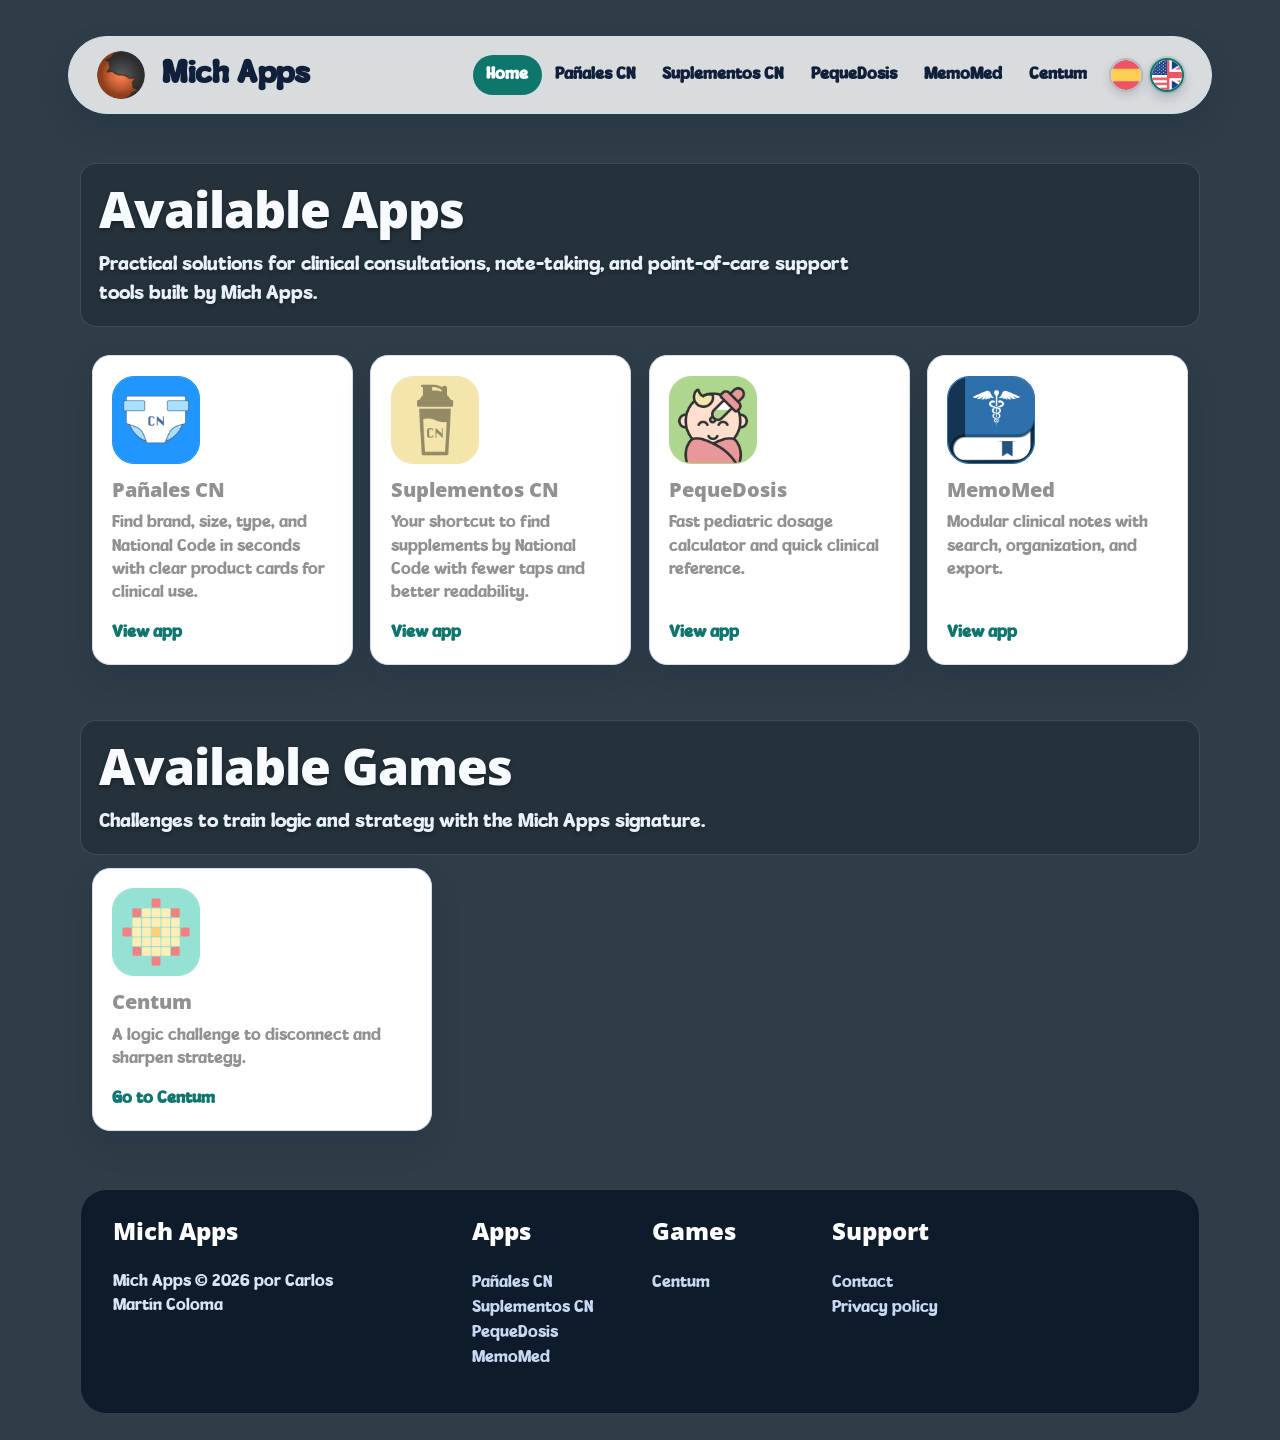
==== index.html @ f7342303 "Version 0" ====
<!doctype html>
<html lang="es">
<head>
    <meta charset="utf-8">
    <meta name="keywords" content="Mich Apps, apps médicas, dosis pediátricas, notas clínicas">
    <meta name="description" content="Mich Apps: aplicaciones clínicas y utilidades sanitarias como Pañales CN, Suplementos CN, Centum, PequeDosis y MemoMed.">
    <meta name="viewport" content="width=device-width, initial-scale=1.0, viewport-fit=cover">
    <meta name="robots" content="index, follow">
    <meta property="og:type" content="website">
    <meta property="og:site_name" content="Mich Apps">
    <meta property="og:locale" content="es_ES">
    <meta property="og:title" content="Mich Apps | Apps clínicas y utilidades">
    <meta property="og:description" content="Descubre Pañales CN, Suplementos CN, Centum, PequeDosis y MemoMed en un mismo portal.">
    <meta property="og:url" content="https://mismichapps.github.io/">
    <meta property="og:image" content="https://mismichapps.github.io/img/mgslogo-1.png">
    <meta name="theme-color" content="#0f766e">

    <link rel="shortcut icon" type="image/x-icon" href="favicon.ico">
    <link rel="stylesheet" type="text/css" href="./all.css?2709">
    <link rel="stylesheet" type="text/css" href="./assets/css/styles.css?v=20260215">
    <link href="https://fonts.googleapis.com/css?family=Open+Sans:400,600,700,800&display=swap&subset=latin,latin-ext" rel="stylesheet" type="text/css">

    <title>Mich Apps | Apps clínicas y utilidades</title>

    <link rel="apple-touch-icon" sizes="180x180" href="/apple-touch-icon.png">
    <link rel="icon" type="image/png" sizes="32x32" href="/favicon-32x32.png">
    <link rel="icon" type="image/png" sizes="16x16" href="/favicon-16x16.png">
    <link rel="manifest" href="/site.webmanifest">
    <link rel="mask-icon" href="/safari-pinned-tab.svg" color="#5bbad5">
    <meta name="msapplication-TileColor" content="#da532c">
</head>
<body>

<div id="page-loading-blocs-notifaction" class="page-preloader"></div>

<div class="page-container">
    <header>
        <div class="bloc l-bloc" id="navigation">
            <div class="container bloc-sm bloc-no-padding-sm bloc-sm-md">
                <div class="row">
                    <div class="col">
                        <nav class="navbar row navbar-expand-md navbar-dark" role="navigation" aria-label="Navegación principal">
                            <div class="container-fluid">
                                <a class="navbar-brand img-protected link-navigation-style" href="./index.html">
                                    <picture>
                                        <source type="image/webp" srcset="img/mgslogo-1.webp">
                                        <img src="img/mgslogo-1.png" alt="Logo Mich Apps" class="me-2" width="50" height="50">
                                    </picture>
                                    Mich Apps
                                </a>
                                <button id="nav-toggle" type="button" class="ui-navbar-toggler navbar-toggler border-0 p-0 ms-auto me-md-0" aria-expanded="false" aria-label="Mostrar u ocultar navegación" data-bs-toggle="collapse" data-bs-target=".navbar-2066">
                                    <span class="navbar-toggler-icon">
                                        <svg height="32" viewBox="0 0 32 32" width="32" aria-hidden="true">
                                            <path class="svg-menu-icon" d="m2 9h28m-28 7h28m-28 7h28"></path>
                                        </svg>
                                    </span>
                                </button>
                                <div class="collapse navbar-collapse navbar-2066">
                                    <ul class="site-navigation nav navbar-nav ms-auto">
                                        <li class="nav-item"><a href="./index.html" class="nav-link" aria-current="page" data-i18n="nav.home">Inicio</a></li>
                                        <li class="nav-item"><a href="./pcn/index.html" class="nav-link" data-i18n="nav.pcn">Pañales CN</a></li>
                                        <li class="nav-item"><a href="./scn/index.html" class="nav-link" data-i18n="nav.scn">Suplementos CN</a></li>
                                        <li class="nav-item"><a href="./pequedosis/index.html" class="nav-link" data-i18n="nav.pequedosis">PequeDosis</a></li>
                                        <li class="nav-item"><a href="./memomed/index.html" class="nav-link" data-i18n="nav.memomed">MemoMed</a></li>
                                        <li class="nav-item"><a href="./centum/index.html" class="nav-link" data-i18n="nav.centum">Centum</a></li>
                                    </ul>
                                </div>
                                <div class="language-selector" role="group" aria-label="Selector de idioma / Language selector">
                                    <button type="button" class="lang-flag is-active" data-lang="es" aria-label="Español" aria-pressed="true" title="Español">
                                        <img src="./img/icons/es.png" alt="Español" width="34" height="34" loading="lazy">
                                        <span class="visually-hidden">Español</span>
                                    </button>
                                    <button type="button" class="lang-flag" data-lang="en" aria-label="English" aria-pressed="false" title="English">
                                        <img src="./img/icons/en.png" alt="English" width="34" height="34" loading="lazy">
                                        <span class="visually-hidden">English</span>
                                    </button>
                                </div>
                            </div>
                        </nav>
                    </div>
                </div>
            </div>
        </div>
    </header>

    <main>
        <section class="home-hero" aria-labelledby="apps-title">
            <div class="container">
                <h1 id="apps-title" class="home-title" data-i18n="home.appsTitle">Apps Disponibles</h1>
                <p class="home-subtitle" data-i18n="home.appsSubtitle">Soluciones prácticas para consulta clínica, registro de notas y herramientas de apoyo desarrolladas por Mich Apps.</p>
            </div>
        </section>

        <section class="apps-section" aria-label="Listado de aplicaciones">
            <div class="container">
                <div class="apps-grid">
                    <article class="app-card">
                        <a href="./pcn/index.html" class="app-card-media app-card-media-pcn" aria-label="Abrir página de Pañales CN">
                            <img src="./img/IconPCN.png" alt="Icono de Pañales CN" width="64" height="64" loading="lazy" data-fallback="./assets/img/icon-pcn.svg" data-initials="PC">
                        </a>
                        <h3>Pañales CN</h3>
                        <p data-i18n="home.pcnDesc">Localiza marca, talla, tipo y Código Nacional en segundos, con fichas claras para consulta sanitaria.</p>
                        <a class="app-card-link" href="./pcn/index.html" data-i18n="home.viewApp">Ver app</a>
                    </article>

                    <article class="app-card">
                        <a href="./scn/index.html" class="app-card-media app-card-media-scn" aria-label="Abrir página de Suplementos CN">
                            <img src="./img/IconBCN.png" alt="Icono de Suplementos CN" width="64" height="64" loading="lazy" data-fallback="./assets/img/icon-scn.svg" data-initials="SC">
                        </a>
                        <h3>Suplementos CN</h3>
                        <p data-i18n="home.scnDesc">Tu atajo para encontrar suplementos por Código Nacional con menos clics y máxima legibilidad.</p>
                        <a class="app-card-link" href="./scn/index.html" data-i18n="home.viewApp">Ver app</a>
                    </article>

                    <article class="app-card">
                        <a href="./pequedosis/index.html" class="app-card-media app-card-media-pd" aria-label="Abrir página de PequeDosis">
                            <img src="./img/IconPD.png" alt="Icono de PequeDosis" width="64" height="64" loading="lazy" data-fallback="./assets/img/icon-pequedosis.svg" data-initials="PD">
                        </a>
                        <h3>PequeDosis</h3>
                        <p data-i18n="home.pequedosisDesc">Calculadora y guía rápida de dosis pediátricas para uso clínico.</p>
                        <a class="app-card-link" href="./pequedosis/index.html" data-i18n="home.viewApp">Ver app</a>
                    </article>

                    <article class="app-card">
                        <a href="./memomed/index.html" class="app-card-media app-card-media-mm" aria-label="Abrir página de MemoMed">
                            <img src="./img/IconMMM.png" alt="Icono de MemoMed" width="64" height="64" loading="lazy" data-fallback="./assets/img/icon-memomed.svg" data-initials="MM">
                        </a>
                        <h3>MemoMed</h3>
                        <p data-i18n="home.memomedDesc">Notas clínicas modulares con búsqueda, organización y exportación.</p>
                        <a class="app-card-link" href="./memomed/index.html" data-i18n="home.viewApp">Ver app</a>
                    </article>
                </div>
            </div>
        </section>

        <section class="games-hero" aria-labelledby="games-title">
            <div class="container">
                <h2 id="games-title" class="games-title" data-i18n="home.gamesTitle">Juegos Disponibles</h2>
                <p class="games-subtitle" data-i18n="home.gamesSubtitle">Desafíos para entrenar lógica y estrategia con el sello de Mich Apps.</p>
            </div>
        </section>

        <section class="games-section" aria-label="Listado de juegos">
            <div class="container">
                <div class="games-grid">
                    <article class="app-card">
                        <a href="./centum/index.html" class="app-card-media app-card-media-centum" aria-label="Abrir página de Centum">
                            <img src="./img/Icon.png" alt="Icono de Centum" width="64" height="64" loading="lazy" data-fallback="./assets/img/app-placeholder.svg" data-initials="CE">
                        </a>
                        <h3>Centum</h3>
                        <p data-i18n="home.centumDesc">Un reto de lógica para desconectar y entrenar estrategia.</p>
                        <a class="app-card-link" href="./centum/index.html" data-i18n="home.goCentum">Ir a Centum</a>
                    </article>
                </div>
            </div>
        </section>
    </main>

    <button aria-label="Scroll to top button" class="bloc-button btn btn-d scrollToTop" onclick="scrollToTarget('1',this)">
        <svg xmlns="http://www.w3.org/2000/svg" width="22" height="22" viewBox="0 0 32 32" aria-hidden="true">
            <path class="scroll-to-top-btn-icon" d="M30,22.656l-14-13-14,13"></path>
        </svg>
    </button>

    <footer>
        <div class="bloc d-bloc" id="footer">
            <div class="container bloc-md-sm bloc-lg-md bloc-md">
                <div class="row">
                    <div class="col-lg-3 col-sm-12 col-md-12 mb-3">
                        <h4 class="text-sm-start text-start mb-4">Mich Apps</h4>
                        <p class="text-sm-start float-none text-start">Mich Apps © <span data-current-year>2026</span> por Carlos Martín Coloma</p>
                    </div>
                    <div class="col-sm-6 col-lg-2 offset-lg-1 col-md-3 mb-3">
                        <h4 class="text-sm-start text-start mb-4" data-i18n="footer.apps">Apps</h4>
                        <a href="./pcn/index.html" class="a-btn a-block">Pañales CN</a>
                        <a href="./scn/index.html" class="a-btn a-block">Suplementos CN</a>
                        <a href="./pequedosis/index.html" class="a-btn a-block">PequeDosis</a>
                        <a href="./memomed/index.html" class="a-btn a-block">MemoMed</a>
                    </div>
                    <div class="col-md-3 col-sm-6 col-lg-2 mb-3">
                        <h4 class="text-sm-start text-start mb-4" data-i18n="footer.games">Juegos</h4>
                        <a href="./centum/index.html" class="a-btn a-block">Centum</a>
                    </div>
                    <div class="col-md-3 col-sm-6 col-lg-2 mb-3">
                        <h4 class="text-sm-start text-start mb-4" data-i18n="footer.support">Soporte</h4>
                        <a href="./contacto/index.html" class="a-btn a-block" data-i18n="footer.contact">Contacto</a>
                        <a href="./politicadeprivacidad/index.html" class="a-btn a-block" data-i18n="footer.policy">Política de privacidad</a>
                    </div>
                </div>
            </div>
        </div>
    </footer>
</div>

<script src="./js/all.js?5404"></script>
<script>
window.pageTranslations = {
    es: {
        "meta.title": "Mich Apps | Apps clínicas y utilidades",
        "meta.description": "Mich Apps: aplicaciones clínicas y utilidades sanitarias como Pañales CN, Suplementos CN, Centum, PequeDosis y MemoMed.",
        "meta.ogTitle": "Mich Apps | Apps clínicas y utilidades",
        "meta.ogDescription": "Descubre Pañales CN, Suplementos CN, Centum, PequeDosis y MemoMed en un mismo portal.",
        "meta.ogLocale": "es_ES",
        "home.appsTitle": "Apps Disponibles",
        "home.appsSubtitle": "Soluciones prácticas para consulta clínica, registro de notas y herramientas de apoyo desarrolladas por Mich Apps.",
        "home.pcnDesc": "Localiza marca, talla, tipo y Código Nacional en segundos, con fichas claras para consulta sanitaria.",
        "home.scnDesc": "Tu atajo para encontrar suplementos por Código Nacional con menos clics y máxima legibilidad.",
        "home.pequedosisDesc": "Calculadora y guía rápida de dosis pediátricas para uso clínico.",
        "home.memomedDesc": "Notas clínicas modulares con búsqueda, organización y exportación.",
        "home.viewApp": "Ver app",
        "home.gamesTitle": "Juegos Disponibles",
        "home.gamesSubtitle": "Desafíos para entrenar lógica y estrategia con el sello de Mich Apps.",
        "home.centumDesc": "Un reto de lógica para desconectar y entrenar estrategia.",
        "home.goCentum": "Ir a Centum"
    },
    en: {
        "meta.title": "Mich Apps | Clinical Apps & Tools",
        "meta.description": "Mich Apps: clinical and healthcare utility apps including Pañales CN, Suplementos CN, Centum, PequeDosis, and MemoMed.",
        "meta.ogTitle": "Mich Apps | Clinical Apps & Tools",
        "meta.ogDescription": "Discover Pañales CN, Suplementos CN, Centum, PequeDosis, and MemoMed in one place.",
        "meta.ogLocale": "en_GB",
        "home.appsTitle": "Available Apps",
        "home.appsSubtitle": "Practical solutions for clinical consultations, note-taking, and point-of-care support tools built by Mich Apps.",
        "home.pcnDesc": "Find brand, size, type, and National Code in seconds with clear product cards for clinical use.",
        "home.scnDesc": "Your shortcut to find supplements by National Code with fewer taps and better readability.",
        "home.pequedosisDesc": "Fast pediatric dosage calculator and quick clinical reference.",
        "home.memomedDesc": "Modular clinical notes with search, organization, and export.",
        "home.viewApp": "View app",
        "home.gamesTitle": "Available Games",
        "home.gamesSubtitle": "Challenges to train logic and strategy with the Mich Apps signature.",
        "home.centumDesc": "A logic challenge to disconnect and sharpen strategy.",
        "home.goCentum": "Go to Centum"
    }
};
</script>
<script src="./assets/js/main.js?v=20260215"></script>
</body>
</html>
---- all.css ----
@charset "UTF-8";/*!
 * Bootstrap  v5.3.2 (https://getbootstrap.com/)
 * Copyright 2011-2023 The Bootstrap Authors
 * Licensed under MIT (https://github.com/twbs/bootstrap/blob/main/LICENSE)
 */:root,[data-bs-theme=light]{--bs-blue:#0d6efd;--bs-indigo:#6610f2;--bs-purple:#6f42c1;--bs-pink:#d63384;--bs-red:#dc3545;--bs-orange:#fd7e14;--bs-yellow:#ffc107;--bs-green:#198754;--bs-teal:#20c997;--bs-cyan:#0dcaf0;--bs-black:#000;--bs-white:#fff;--bs-gray:#6c757d;--bs-gray-dark:#343a40;--bs-gray-100:#f8f9fa;--bs-gray-200:#e9ecef;--bs-gray-300:#dee2e6;--bs-gray-400:#ced4da;--bs-gray-500:#adb5bd;--bs-gray-600:#6c757d;--bs-gray-700:#495057;--bs-gray-800:#343a40;--bs-gray-900:#212529;--bs-primary:#0d6efd;--bs-secondary:#6c757d;--bs-success:#198754;--bs-info:#0dcaf0;--bs-warning:#ffc107;--bs-danger:#dc3545;--bs-light:#f8f9fa;--bs-dark:#212529;--bs-primary-rgb:13,110,253;--bs-secondary-rgb:108,117,125;--bs-success-rgb:25,135,84;--bs-info-rgb:13,202,240;--bs-warning-rgb:255,193,7;--bs-danger-rgb:220,53,69;--bs-light-rgb:248,249,250;--bs-dark-rgb:33,37,41;--bs-primary-text-emphasis:#052c65;--bs-secondary-text-emphasis:#2b2f32;--bs-success-text-emphasis:#0a3622;--bs-info-text-emphasis:#055160;--bs-warning-text-emphasis:#664d03;--bs-danger-text-emphasis:#58151c;--bs-light-text-emphasis:#495057;--bs-dark-text-emphasis:#495057;--bs-primary-bg-subtle:#cfe2ff;--bs-secondary-bg-subtle:#e2e3e5;--bs-success-bg-subtle:#d1e7dd;--bs-info-bg-subtle:#cff4fc;--bs-warning-bg-subtle:#fff3cd;--bs-danger-bg-subtle:#f8d7da;--bs-light-bg-subtle:#fcfcfd;--bs-dark-bg-subtle:#ced4da;--bs-primary-border-subtle:#9ec5fe;--bs-secondary-border-subtle:#c4c8cb;--bs-success-border-subtle:#a3cfbb;--bs-info-border-subtle:#9eeaf9;--bs-warning-border-subtle:#ffe69c;--bs-danger-border-subtle:#f1aeb5;--bs-light-border-subtle:#e9ecef;--bs-dark-border-subtle:#adb5bd;--bs-white-rgb:255,255,255;--bs-black-rgb:0,0,0;--bs-font-sans-serif:system-ui,-apple-system,"Segoe UI",Roboto,"Helvetica Neue","Noto Sans","Liberation Sans",Arial,sans-serif,"Apple Color Emoji","Segoe UI Emoji","Segoe UI Symbol","Noto Color Emoji";--bs-font-monospace:SFMono-Regular,Menlo,Monaco,Consolas,"Liberation Mono","Courier New",monospace;--bs-gradient:linear-gradient(180deg, rgba(255, 255, 255, 0.15), rgba(255, 255, 255, 0));--bs-body-font-family:var(--bs-font-sans-serif);--bs-body-font-size:1rem;--bs-body-font-weight:400;--bs-body-line-height:1.5;--bs-body-color:#212529;--bs-body-color-rgb:33,37,41;--bs-body-bg:#fff;--bs-body-bg-rgb:255,255,255;--bs-emphasis-color:#000;--bs-emphasis-color-rgb:0,0,0;--bs-secondary-color:rgba(33, 37, 41, 0.75);--bs-secondary-color-rgb:33,37,41;--bs-secondary-bg:#e9ecef;--bs-secondary-bg-rgb:233,236,239;--bs-tertiary-color:rgba(33, 37, 41, 0.5);--bs-tertiary-color-rgb:33,37,41;--bs-tertiary-bg:#f8f9fa;--bs-tertiary-bg-rgb:248,249,250;--bs-heading-color:inherit;--bs-link-color:#0d6efd;--bs-link-color-rgb:13,110,253;--bs-link-decoration:underline;--bs-link-hover-color:#0a58ca;--bs-link-hover-color-rgb:10,88,202;--bs-code-color:#d63384;--bs-highlight-color:#212529;--bs-highlight-bg:#fff3cd;--bs-border-width:1px;--bs-border-style:solid;--bs-border-color:#dee2e6;--bs-border-color-translucent:rgba(0, 0, 0, 0.175);--bs-border-radius:0.375rem;--bs-border-radius-sm:0.25rem;--bs-border-radius-lg:0.5rem;--bs-border-radius-xl:1rem;--bs-border-radius-xxl:2rem;--bs-border-radius-2xl:var(--bs-border-radius-xxl);--bs-border-radius-pill:50rem;--bs-box-shadow:0 0.5rem 1rem rgba(0, 0, 0, 0.15);--bs-box-shadow-sm:0 0.125rem 0.25rem rgba(0, 0, 0, 0.075);--bs-box-shadow-lg:0 1rem 3rem rgba(0, 0, 0, 0.175);--bs-box-shadow-inset:inset 0 1px 2px rgba(0, 0, 0, 0.075);--bs-focus-ring-width:0.25rem;--bs-focus-ring-opacity:0.25;--bs-focus-ring-color:rgba(13, 110, 253, 0.25);--bs-form-valid-color:#198754;--bs-form-valid-border-color:#198754;--bs-form-invalid-color:#dc3545;--bs-form-invalid-border-color:#dc3545}[data-bs-theme=dark]{color-scheme:dark;--bs-body-color:#dee2e6;--bs-body-color-rgb:222,226,230;--bs-body-bg:#212529;--bs-body-bg-rgb:33,37,41;--bs-emphasis-color:#fff;--bs-emphasis-color-rgb:255,255,255;--bs-secondary-color:rgba(222, 226, 230, 0.75);--bs-secondary-color-rgb:222,226,230;--bs-secondary-bg:#343a40;--bs-secondary-bg-rgb:52,58,64;--bs-tertiary-color:rgba(222, 226, 230, 0.5);--bs-tertiary-color-rgb:222,226,230;--bs-tertiary-bg:#2b3035;--bs-tertiary-bg-rgb:43,48,53;--bs-primary-text-emphasis:#6ea8fe;--bs-secondary-text-emphasis:#a7acb1;--bs-success-text-emphasis:#75b798;--bs-info-text-emphasis:#6edff6;--bs-warning-text-emphasis:#ffda6a;--bs-danger-text-emphasis:#ea868f;--bs-light-text-emphasis:#f8f9fa;--bs-dark-text-emphasis:#dee2e6;--bs-primary-bg-subtle:#031633;--bs-secondary-bg-subtle:#161719;--bs-success-bg-subtle:#051b11;--bs-info-bg-subtle:#032830;--bs-warning-bg-subtle:#332701;--bs-danger-bg-subtle:#2c0b0e;--bs-light-bg-subtle:#343a40;--bs-dark-bg-subtle:#1a1d20;--bs-primary-border-subtle:#084298;--bs-secondary-border-subtle:#41464b;--bs-success-border-subtle:#0f5132;--bs-info-border-subtle:#087990;--bs-warning-border-subtle:#997404;--bs-danger-border-subtle:#842029;--bs-light-border-subtle:#495057;--bs-dark-border-subtle:#343a40;--bs-heading-color:inherit;--bs-link-color:#6ea8fe;--bs-link-hover-color:#8bb9fe;--bs-link-color-rgb:110,168,254;--bs-link-hover-color-rgb:139,185,254;--bs-code-color:#e685b5;--bs-highlight-color:#dee2e6;--bs-highlight-bg:#664d03;--bs-border-color:#495057;--bs-border-color-translucent:rgba(255, 255, 255, 0.15);--bs-form-valid-color:#75b798;--bs-form-valid-border-color:#75b798;--bs-form-invalid-color:#ea868f;--bs-form-invalid-border-color:#ea868f}*,::after,::before{box-sizing:border-box}@media (prefers-reduced-motion:no-preference){:root{scroll-behavior:smooth}}body{margin:0;font-family:var(--bs-body-font-family);font-size:var(--bs-body-font-size);font-weight:var(--bs-body-font-weight);line-height:var(--bs-body-line-height);color:var(--bs-body-color);text-align:var(--bs-body-text-align);background-color:var(--bs-body-bg);-webkit-text-size-adjust:100%;-webkit-tap-highlight-color:transparent}hr{margin:1rem 0;color:inherit;border:0;border-top:var(--bs-border-width) solid;opacity:.25}.h1,.h2,.h3,.h4,.h5,.h6,h1,h2,h3,h4,h5,h6{margin-top:0;margin-bottom:.5rem;font-weight:500;line-height:1.2;color:var(--bs-heading-color)}.h1,h1{font-size:calc(1.375rem + 1.5vw)}@media (min-width:1200px){.h1,h1{font-size:2.5rem}}.h2,h2{font-size:calc(1.325rem + .9vw)}@media (min-width:1200px){.h2,h2{font-size:2rem}}.h3,h3{font-size:calc(1.3rem + .6vw)}@media (min-width:1200px){.h3,h3{font-size:1.75rem}}.h4,h4{font-size:calc(1.275rem + .3vw)}@media (min-width:1200px){.h4,h4{font-size:1.5rem}}.h5,h5{font-size:1.25rem}.h6,h6{font-size:1rem}p{margin-top:0;margin-bottom:1rem}abbr[title]{-webkit-text-decoration:underline dotted;text-decoration:underline dotted;cursor:help;-webkit-text-decoration-skip-ink:none;text-decoration-skip-ink:none}address{margin-bottom:1rem;font-style:normal;line-height:inherit}ol,ul{padding-left:2rem}dl,ol,ul{margin-top:0;margin-bottom:1rem}ol ol,ol ul,ul ol,ul ul{margin-bottom:0}dt{font-weight:700}dd{margin-bottom:.5rem;margin-left:0}blockquote{margin:0 0 1rem}b,strong{font-weight:bolder}.small,small{font-size:.875em}.mark,mark{padding:.1875em;color:var(--bs-highlight-color);background-color:var(--bs-highlight-bg)}sub,sup{position:relative;font-size:.75em;line-height:0;vertical-align:baseline}sub{bottom:-.25em}sup{top:-.5em}a{color:rgba(var(--bs-link-color-rgb),var(--bs-link-opacity,1));text-decoration:underline}a:hover{--bs-link-color-rgb:var(--bs-link-hover-color-rgb)}a:not([href]):not([class]),a:not([href]):not([class]):hover{color:inherit;text-decoration:none}code,kbd,pre,samp{font-family:var(--bs-font-monospace);font-size:1em}pre{display:block;margin-top:0;margin-bottom:1rem;overflow:auto;font-size:.875em}pre code{font-size:inherit;color:inherit;word-break:normal}code{font-size:.875em;color:var(--bs-code-color);word-wrap:break-word}a>code{color:inherit}kbd{padding:.1875rem .375rem;font-size:.875em;color:var(--bs-body-bg);background-color:var(--bs-body-color);border-radius:.25rem}kbd kbd{padding:0;font-size:1em}figure{margin:0 0 1rem}img,svg{vertical-align:middle}table{caption-side:bottom;border-collapse:collapse}caption{padding-top:.5rem;padding-bottom:.5rem;color:var(--bs-secondary-color);text-align:left}th{text-align:inherit;text-align:-webkit-match-parent}tbody,td,tfoot,th,thead,tr{border-color:inherit;border-style:solid;border-width:0}label{display:inline-block}button{border-radius:0}button:focus:not(:focus-visible){outline:0}button,input,optgroup,select,textarea{margin:0;font-family:inherit;font-size:inherit;line-height:inherit}button,select{text-transform:none}[role=button]{cursor:pointer}select{word-wrap:normal}select:disabled{opacity:1}[list]:not([type=date]):not([type=datetime-local]):not([type=month]):not([type=week]):not([type=time])::-webkit-calendar-picker-indicator{display:none!important}[type=button],[type=reset],[type=submit],button{-webkit-appearance:button}[type=button]:not(:disabled),[type=reset]:not(:disabled),[type=submit]:not(:disabled),button:not(:disabled){cursor:pointer}::-moz-focus-inner{padding:0;border-style:none}textarea{resize:vertical}fieldset{min-width:0;padding:0;margin:0;border:0}legend{float:left;width:100%;padding:0;margin-bottom:.5rem;font-size:calc(1.275rem + .3vw);line-height:inherit}@media (min-width:1200px){legend{font-size:1.5rem}}legend+*{clear:left}::-webkit-datetime-edit-day-field,::-webkit-datetime-edit-fields-wrapper,::-webkit-datetime-edit-hour-field,::-webkit-datetime-edit-minute,::-webkit-datetime-edit-month-field,::-webkit-datetime-edit-text,::-webkit-datetime-edit-year-field{padding:0}::-webkit-inner-spin-button{height:auto}[type=search]{-webkit-appearance:textfield;outline-offset:-2px}::-webkit-search-decoration{-webkit-appearance:none}::-webkit-color-swatch-wrapper{padding:0}::-webkit-file-upload-button{font:inherit;-webkit-appearance:button}::file-selector-button{font:inherit;-webkit-appearance:button}output{display:inline-block}iframe{border:0}summary{display:list-item;cursor:pointer}progress{vertical-align:baseline}[hidden]{display:none!important}.lead{font-size:1.25rem;font-weight:300}.display-1{font-size:calc(1.625rem + 4.5vw);font-weight:300;line-height:1.2}@media (min-width:1200px){.display-1{font-size:5rem}}.display-2{font-size:calc(1.575rem + 3.9vw);font-weight:300;line-height:1.2}@media (min-width:1200px){.display-2{font-size:4.5rem}}.display-3{font-size:calc(1.525rem + 3.3vw);font-weight:300;line-height:1.2}@media (min-width:1200px){.display-3{font-size:4rem}}.display-4{font-size:calc(1.475rem + 2.7vw);font-weight:300;line-height:1.2}@media (min-width:1200px){.display-4{font-size:3.5rem}}.display-5{font-size:calc(1.425rem + 2.1vw);font-weight:300;line-height:1.2}@media (min-width:1200px){.display-5{font-size:3rem}}.display-6{font-size:calc(1.375rem + 1.5vw);font-weight:300;line-height:1.2}@media (min-width:1200px){.display-6{font-size:2.5rem}}.list-unstyled{padding-left:0;list-style:none}.list-inline{padding-left:0;list-style:none}.list-inline-item{display:inline-block}.list-inline-item:not(:last-child){margin-right:.5rem}.initialism{font-size:.875em;text-transform:uppercase}.blockquote{margin-bottom:1rem;font-size:1.25rem}.blockquote>:last-child{margin-bottom:0}.blockquote-footer{margin-top:-1rem;margin-bottom:1rem;font-size:.875em;color:#6c757d}.blockquote-footer::before{content:"— "}.img-fluid{max-width:100%;height:auto}.img-thumbnail{padding:.25rem;background-color:var(--bs-body-bg);border:var(--bs-border-width) solid var(--bs-border-color);border-radius:var(--bs-border-radius);max-width:100%;height:auto}.figure{display:inline-block}.figure-img{margin-bottom:.5rem;line-height:1}.figure-caption{font-size:.875em;color:var(--bs-secondary-color)}.container,.container-fluid,.container-lg,.container-md,.container-sm,.container-xl,.container-xxl{--bs-gutter-x:1.5rem;--bs-gutter-y:0;width:100%;padding-right:calc(var(--bs-gutter-x) * .5);padding-left:calc(var(--bs-gutter-x) * .5);margin-right:auto;margin-left:auto}@media (min-width:576px){.container,.container-sm{max-width:540px}}@media (min-width:768px){.container,.container-md,.container-sm{max-width:720px}}@media (min-width:992px){.container,.container-lg,.container-md,.container-sm{max-width:960px}}@media (min-width:1200px){.container,.container-lg,.container-md,.container-sm,.container-xl{max-width:1140px}}@media (min-width:1400px){.container,.container-lg,.container-md,.container-sm,.container-xl,.container-xxl{max-width:1320px}}:root{--bs-breakpoint-xs:0;--bs-breakpoint-sm:576px;--bs-breakpoint-md:768px;--bs-breakpoint-lg:992px;--bs-breakpoint-xl:1200px;--bs-breakpoint-xxl:1400px}.row{--bs-gutter-x:1.5rem;--bs-gutter-y:0;display:flex;flex-wrap:wrap;margin-top:calc(-1 * var(--bs-gutter-y));margin-right:calc(-.5 * var(--bs-gutter-x));margin-left:calc(-.5 * var(--bs-gutter-x))}.row>*{flex-shrink:0;width:100%;max-width:100%;padding-right:calc(var(--bs-gutter-x) * .5);padding-left:calc(var(--bs-gutter-x) * .5);margin-top:var(--bs-gutter-y)}.col{flex:1 0 0%}.row-cols-auto>*{flex:0 0 auto;width:auto}.row-cols-1>*{flex:0 0 auto;width:100%}.row-cols-2>*{flex:0 0 auto;width:50%}.row-cols-3>*{flex:0 0 auto;width:33.33333333%}.row-cols-4>*{flex:0 0 auto;width:25%}.row-cols-5>*{flex:0 0 auto;width:20%}.row-cols-6>*{flex:0 0 auto;width:16.66666667%}.col-auto{flex:0 0 auto;width:auto}.col-1{flex:0 0 auto;width:8.33333333%}.col-2{flex:0 0 auto;width:16.66666667%}.col-3{flex:0 0 auto;width:25%}.col-4{flex:0 0 auto;width:33.33333333%}.col-5{flex:0 0 auto;width:41.66666667%}.col-6{flex:0 0 auto;width:50%}.col-7{flex:0 0 auto;width:58.33333333%}.col-8{flex:0 0 auto;width:66.66666667%}.col-9{flex:0 0 auto;width:75%}.col-10{flex:0 0 auto;width:83.33333333%}.col-11{flex:0 0 auto;width:91.66666667%}.col-12{flex:0 0 auto;width:100%}.offset-1{margin-left:8.33333333%}.offset-2{margin-left:16.66666667%}.offset-3{margin-left:25%}.offset-4{margin-left:33.33333333%}.offset-5{margin-left:41.66666667%}.offset-6{margin-left:50%}.offset-7{margin-left:58.33333333%}.offset-8{margin-left:66.66666667%}.offset-9{margin-left:75%}.offset-10{margin-left:83.33333333%}.offset-11{margin-left:91.66666667%}.g-0,.gx-0{--bs-gutter-x:0}.g-0,.gy-0{--bs-gutter-y:0}.g-1,.gx-1{--bs-gutter-x:0.25rem}.g-1,.gy-1{--bs-gutter-y:0.25rem}.g-2,.gx-2{--bs-gutter-x:0.5rem}.g-2,.gy-2{--bs-gutter-y:0.5rem}.g-3,.gx-3{--bs-gutter-x:1rem}.g-3,.gy-3{--bs-gutter-y:1rem}.g-4,.gx-4{--bs-gutter-x:1.5rem}.g-4,.gy-4{--bs-gutter-y:1.5rem}.g-5,.gx-5{--bs-gutter-x:3rem}.g-5,.gy-5{--bs-gutter-y:3rem}@media (min-width:576px){.col-sm{flex:1 0 0%}.row-cols-sm-auto>*{flex:0 0 auto;width:auto}.row-cols-sm-1>*{flex:0 0 auto;width:100%}.row-cols-sm-2>*{flex:0 0 auto;width:50%}.row-cols-sm-3>*{flex:0 0 auto;width:33.33333333%}.row-cols-sm-4>*{flex:0 0 auto;width:25%}.row-cols-sm-5>*{flex:0 0 auto;width:20%}.row-cols-sm-6>*{flex:0 0 auto;width:16.66666667%}.col-sm-auto{flex:0 0 auto;width:auto}.col-sm-1{flex:0 0 auto;width:8.33333333%}.col-sm-2{flex:0 0 auto;width:16.66666667%}.col-sm-3{flex:0 0 auto;width:25%}.col-sm-4{flex:0 0 auto;width:33.33333333%}.col-sm-5{flex:0 0 auto;width:41.66666667%}.col-sm-6{flex:0 0 auto;width:50%}.col-sm-7{flex:0 0 auto;width:58.33333333%}.col-sm-8{flex:0 0 auto;width:66.66666667%}.col-sm-9{flex:0 0 auto;width:75%}.col-sm-10{flex:0 0 auto;width:83.33333333%}.col-sm-11{flex:0 0 auto;width:91.66666667%}.col-sm-12{flex:0 0 auto;width:100%}.offset-sm-0{margin-left:0}.offset-sm-1{margin-left:8.33333333%}.offset-sm-2{margin-left:16.66666667%}.offset-sm-3{margin-left:25%}.offset-sm-4{margin-left:33.33333333%}.offset-sm-5{margin-left:41.66666667%}.offset-sm-6{margin-left:50%}.offset-sm-7{margin-left:58.33333333%}.offset-sm-8{margin-left:66.66666667%}.offset-sm-9{margin-left:75%}.offset-sm-10{margin-left:83.33333333%}.offset-sm-11{margin-left:91.66666667%}.g-sm-0,.gx-sm-0{--bs-gutter-x:0}.g-sm-0,.gy-sm-0{--bs-gutter-y:0}.g-sm-1,.gx-sm-1{--bs-gutter-x:0.25rem}.g-sm-1,.gy-sm-1{--bs-gutter-y:0.25rem}.g-sm-2,.gx-sm-2{--bs-gutter-x:0.5rem}.g-sm-2,.gy-sm-2{--bs-gutter-y:0.5rem}.g-sm-3,.gx-sm-3{--bs-gutter-x:1rem}.g-sm-3,.gy-sm-3{--bs-gutter-y:1rem}.g-sm-4,.gx-sm-4{--bs-gutter-x:1.5rem}.g-sm-4,.gy-sm-4{--bs-gutter-y:1.5rem}.g-sm-5,.gx-sm-5{--bs-gutter-x:3rem}.g-sm-5,.gy-sm-5{--bs-gutter-y:3rem}}@media (min-width:768px){.col-md{flex:1 0 0%}.row-cols-md-auto>*{flex:0 0 auto;width:auto}.row-cols-md-1>*{flex:0 0 auto;width:100%}.row-cols-md-2>*{flex:0 0 auto;width:50%}.row-cols-md-3>*{flex:0 0 auto;width:33.33333333%}.row-cols-md-4>*{flex:0 0 auto;width:25%}.row-cols-md-5>*{flex:0 0 auto;width:20%}.row-cols-md-6>*{flex:0 0 auto;width:16.66666667%}.col-md-auto{flex:0 0 auto;width:auto}.col-md-1{flex:0 0 auto;width:8.33333333%}.col-md-2{flex:0 0 auto;width:16.66666667%}.col-md-3{flex:0 0 auto;width:25%}.col-md-4{flex:0 0 auto;width:33.33333333%}.col-md-5{flex:0 0 auto;width:41.66666667%}.col-md-6{flex:0 0 auto;width:50%}.col-md-7{flex:0 0 auto;width:58.33333333%}.col-md-8{flex:0 0 auto;width:66.66666667%}.col-md-9{flex:0 0 auto;width:75%}.col-md-10{flex:0 0 auto;width:83.33333333%}.col-md-11{flex:0 0 auto;width:91.66666667%}.col-md-12{flex:0 0 auto;width:100%}.offset-md-0{margin-left:0}.offset-md-1{margin-left:8.33333333%}.offset-md-2{margin-left:16.66666667%}.offset-md-3{margin-left:25%}.offset-md-4{margin-left:33.33333333%}.offset-md-5{margin-left:41.66666667%}.offset-md-6{margin-left:50%}.offset-md-7{margin-left:58.33333333%}.offset-md-8{margin-left:66.66666667%}.offset-md-9{margin-left:75%}.offset-md-10{margin-left:83.33333333%}.offset-md-11{margin-left:91.66666667%}.g-md-0,.gx-md-0{--bs-gutter-x:0}.g-md-0,.gy-md-0{--bs-gutter-y:0}.g-md-1,.gx-md-1{--bs-gutter-x:0.25rem}.g-md-1,.gy-md-1{--bs-gutter-y:0.25rem}.g-md-2,.gx-md-2{--bs-gutter-x:0.5rem}.g-md-2,.gy-md-2{--bs-gutter-y:0.5rem}.g-md-3,.gx-md-3{--bs-gutter-x:1rem}.g-md-3,.gy-md-3{--bs-gutter-y:1rem}.g-md-4,.gx-md-4{--bs-gutter-x:1.5rem}.g-md-4,.gy-md-4{--bs-gutter-y:1.5rem}.g-md-5,.gx-md-5{--bs-gutter-x:3rem}.g-md-5,.gy-md-5{--bs-gutter-y:3rem}}@media (min-width:992px){.col-lg{flex:1 0 0%}.row-cols-lg-auto>*{flex:0 0 auto;width:auto}.row-cols-lg-1>*{flex:0 0 auto;width:100%}.row-cols-lg-2>*{flex:0 0 auto;width:50%}.row-cols-lg-3>*{flex:0 0 auto;width:33.33333333%}.row-cols-lg-4>*{flex:0 0 auto;width:25%}.row-cols-lg-5>*{flex:0 0 auto;width:20%}.row-cols-lg-6>*{flex:0 0 auto;width:16.66666667%}.col-lg-auto{flex:0 0 auto;width:auto}.col-lg-1{flex:0 0 auto;width:8.33333333%}.col-lg-2{flex:0 0 auto;width:16.66666667%}.col-lg-3{flex:0 0 auto;width:25%}.col-lg-4{flex:0 0 auto;width:33.33333333%}.col-lg-5{flex:0 0 auto;width:41.66666667%}.col-lg-6{flex:0 0 auto;width:50%}.col-lg-7{flex:0 0 auto;width:58.33333333%}.col-lg-8{flex:0 0 auto;width:66.66666667%}.col-lg-9{flex:0 0 auto;width:75%}.col-lg-10{flex:0 0 auto;width:83.33333333%}.col-lg-11{flex:0 0 auto;width:91.66666667%}.col-lg-12{flex:0 0 auto;width:100%}.offset-lg-0{margin-left:0}.offset-lg-1{margin-left:8.33333333%}.offset-lg-2{margin-left:16.66666667%}.offset-lg-3{margin-left:25%}.offset-lg-4{margin-left:33.33333333%}.offset-lg-5{margin-left:41.66666667%}.offset-lg-6{margin-left:50%}.offset-lg-7{margin-left:58.33333333%}.offset-lg-8{margin-left:66.66666667%}.offset-lg-9{margin-left:75%}.offset-lg-10{margin-left:83.33333333%}.offset-lg-11{margin-left:91.66666667%}.g-lg-0,.gx-lg-0{--bs-gutter-x:0}.g-lg-0,.gy-lg-0{--bs-gutter-y:0}.g-lg-1,.gx-lg-1{--bs-gutter-x:0.25rem}.g-lg-1,.gy-lg-1{--bs-gutter-y:0.25rem}.g-lg-2,.gx-lg-2{--bs-gutter-x:0.5rem}.g-lg-2,.gy-lg-2{--bs-gutter-y:0.5rem}.g-lg-3,.gx-lg-3{--bs-gutter-x:1rem}.g-lg-3,.gy-lg-3{--bs-gutter-y:1rem}.g-lg-4,.gx-lg-4{--bs-gutter-x:1.5rem}.g-lg-4,.gy-lg-4{--bs-gutter-y:1.5rem}.g-lg-5,.gx-lg-5{--bs-gutter-x:3rem}.g-lg-5,.gy-lg-5{--bs-gutter-y:3rem}}@media (min-width:1200px){.col-xl{flex:1 0 0%}.row-cols-xl-auto>*{flex:0 0 auto;width:auto}.row-cols-xl-1>*{flex:0 0 auto;width:100%}.row-cols-xl-2>*{flex:0 0 auto;width:50%}.row-cols-xl-3>*{flex:0 0 auto;width:33.33333333%}.row-cols-xl-4>*{flex:0 0 auto;width:25%}.row-cols-xl-5>*{flex:0 0 auto;width:20%}.row-cols-xl-6>*{flex:0 0 auto;width:16.66666667%}.col-xl-auto{flex:0 0 auto;width:auto}.col-xl-1{flex:0 0 auto;width:8.33333333%}.col-xl-2{flex:0 0 auto;width:16.66666667%}.col-xl-3{flex:0 0 auto;width:25%}.col-xl-4{flex:0 0 auto;width:33.33333333%}.col-xl-5{flex:0 0 auto;width:41.66666667%}.col-xl-6{flex:0 0 auto;width:50%}.col-xl-7{flex:0 0 auto;width:58.33333333%}.col-xl-8{flex:0 0 auto;width:66.66666667%}.col-xl-9{flex:0 0 auto;width:75%}.col-xl-10{flex:0 0 auto;width:83.33333333%}.col-xl-11{flex:0 0 auto;width:91.66666667%}.col-xl-12{flex:0 0 auto;width:100%}.offset-xl-0{margin-left:0}.offset-xl-1{margin-left:8.33333333%}.offset-xl-2{margin-left:16.66666667%}.offset-xl-3{margin-left:25%}.offset-xl-4{margin-left:33.33333333%}.offset-xl-5{margin-left:41.66666667%}.offset-xl-6{margin-left:50%}.offset-xl-7{margin-left:58.33333333%}.offset-xl-8{margin-left:66.66666667%}.offset-xl-9{margin-left:75%}.offset-xl-10{margin-left:83.33333333%}.offset-xl-11{margin-left:91.66666667%}.g-xl-0,.gx-xl-0{--bs-gutter-x:0}.g-xl-0,.gy-xl-0{--bs-gutter-y:0}.g-xl-1,.gx-xl-1{--bs-gutter-x:0.25rem}.g-xl-1,.gy-xl-1{--bs-gutter-y:0.25rem}.g-xl-2,.gx-xl-2{--bs-gutter-x:0.5rem}.g-xl-2,.gy-xl-2{--bs-gutter-y:0.5rem}.g-xl-3,.gx-xl-3{--bs-gutter-x:1rem}.g-xl-3,.gy-xl-3{--bs-gutter-y:1rem}.g-xl-4,.gx-xl-4{--bs-gutter-x:1.5rem}.g-xl-4,.gy-xl-4{--bs-gutter-y:1.5rem}.g-xl-5,.gx-xl-5{--bs-gutter-x:3rem}.g-xl-5,.gy-xl-5{--bs-gutter-y:3rem}}@media (min-width:1400px){.col-xxl{flex:1 0 0%}.row-cols-xxl-auto>*{flex:0 0 auto;width:auto}.row-cols-xxl-1>*{flex:0 0 auto;width:100%}.row-cols-xxl-2>*{flex:0 0 auto;width:50%}.row-cols-xxl-3>*{flex:0 0 auto;width:33.33333333%}.row-cols-xxl-4>*{flex:0 0 auto;width:25%}.row-cols-xxl-5>*{flex:0 0 auto;width:20%}.row-cols-xxl-6>*{flex:0 0 auto;width:16.66666667%}.col-xxl-auto{flex:0 0 auto;width:auto}.col-xxl-1{flex:0 0 auto;width:8.33333333%}.col-xxl-2{flex:0 0 auto;width:16.66666667%}.col-xxl-3{flex:0 0 auto;width:25%}.col-xxl-4{flex:0 0 auto;width:33.33333333%}.col-xxl-5{flex:0 0 auto;width:41.66666667%}.col-xxl-6{flex:0 0 auto;width:50%}.col-xxl-7{flex:0 0 auto;width:58.33333333%}.col-xxl-8{flex:0 0 auto;width:66.66666667%}.col-xxl-9{flex:0 0 auto;width:75%}.col-xxl-10{flex:0 0 auto;width:83.33333333%}.col-xxl-11{flex:0 0 auto;width:91.66666667%}.col-xxl-12{flex:0 0 auto;width:100%}.offset-xxl-0{margin-left:0}.offset-xxl-1{margin-left:8.33333333%}.offset-xxl-2{margin-left:16.66666667%}.offset-xxl-3{margin-left:25%}.offset-xxl-4{margin-left:33.33333333%}.offset-xxl-5{margin-left:41.66666667%}.offset-xxl-6{margin-left:50%}.offset-xxl-7{margin-left:58.33333333%}.offset-xxl-8{margin-left:66.66666667%}.offset-xxl-9{margin-left:75%}.offset-xxl-10{margin-left:83.33333333%}.offset-xxl-11{margin-left:91.66666667%}.g-xxl-0,.gx-xxl-0{--bs-gutter-x:0}.g-xxl-0,.gy-xxl-0{--bs-gutter-y:0}.g-xxl-1,.gx-xxl-1{--bs-gutter-x:0.25rem}.g-xxl-1,.gy-xxl-1{--bs-gutter-y:0.25rem}.g-xxl-2,.gx-xxl-2{--bs-gutter-x:0.5rem}.g-xxl-2,.gy-xxl-2{--bs-gutter-y:0.5rem}.g-xxl-3,.gx-xxl-3{--bs-gutter-x:1rem}.g-xxl-3,.gy-xxl-3{--bs-gutter-y:1rem}.g-xxl-4,.gx-xxl-4{--bs-gutter-x:1.5rem}.g-xxl-4,.gy-xxl-4{--bs-gutter-y:1.5rem}.g-xxl-5,.gx-xxl-5{--bs-gutter-x:3rem}.g-xxl-5,.gy-xxl-5{--bs-gutter-y:3rem}}.table{--bs-table-color-type:initial;--bs-table-bg-type:initial;--bs-table-color-state:initial;--bs-table-bg-state:initial;--bs-table-color:var(--bs-emphasis-color);--bs-table-bg:var(--bs-body-bg);--bs-table-border-color:var(--bs-border-color);--bs-table-accent-bg:transparent;--bs-table-striped-color:var(--bs-emphasis-color);--bs-table-striped-bg:rgba(var(--bs-emphasis-color-rgb), 0.05);--bs-table-active-color:var(--bs-emphasis-color);--bs-table-active-bg:rgba(var(--bs-emphasis-color-rgb), 0.1);--bs-table-hover-color:var(--bs-emphasis-color);--bs-table-hover-bg:rgba(var(--bs-emphasis-color-rgb), 0.075);width:100%;margin-bottom:1rem;vertical-align:top;border-color:var(--bs-table-border-color)}.table>:not(caption)>*>*{padding:.5rem .5rem;color:var(--bs-table-color-state,var(--bs-table-color-type,var(--bs-table-color)));background-color:var(--bs-table-bg);border-bottom-width:var(--bs-border-width);box-shadow:inset 0 0 0 9999px var(--bs-table-bg-state,var(--bs-table-bg-type,var(--bs-table-accent-bg)))}.table>tbody{vertical-align:inherit}.table>thead{vertical-align:bottom}.table-group-divider{border-top:calc(var(--bs-border-width) * 2) solid currentcolor}.caption-top{caption-side:top}.table-sm>:not(caption)>*>*{padding:.25rem .25rem}.table-bordered>:not(caption)>*{border-width:var(--bs-border-width) 0}.table-bordered>:not(caption)>*>*{border-width:0 var(--bs-border-width)}.table-borderless>:not(caption)>*>*{border-bottom-width:0}.table-borderless>:not(:first-child){border-top-width:0}.table-striped>tbody>tr:nth-of-type(odd)>*{--bs-table-color-type:var(--bs-table-striped-color);--bs-table-bg-type:var(--bs-table-striped-bg)}.table-striped-columns>:not(caption)>tr>:nth-child(2n){--bs-table-color-type:var(--bs-table-striped-color);--bs-table-bg-type:var(--bs-table-striped-bg)}.table-active{--bs-table-color-state:var(--bs-table-active-color);--bs-table-bg-state:var(--bs-table-active-bg)}.table-hover>tbody>tr:hover>*{--bs-table-color-state:var(--bs-table-hover-color);--bs-table-bg-state:var(--bs-table-hover-bg)}.table-primary{--bs-table-color:#000;--bs-table-bg:#cfe2ff;--bs-table-border-color:#a6b5cc;--bs-table-striped-bg:#c5d7f2;--bs-table-striped-color:#000;--bs-table-active-bg:#bacbe6;--bs-table-active-color:#000;--bs-table-hover-bg:#bfd1ec;--bs-table-hover-color:#000;color:var(--bs-table-color);border-color:var(--bs-table-border-color)}.table-secondary{--bs-table-color:#000;--bs-table-bg:#e2e3e5;--bs-table-border-color:#b5b6b7;--bs-table-striped-bg:#d7d8da;--bs-table-striped-color:#000;--bs-table-active-bg:#cbccce;--bs-table-active-color:#000;--bs-table-hover-bg:#d1d2d4;--bs-table-hover-color:#000;color:var(--bs-table-color);border-color:var(--bs-table-border-color)}.table-success{--bs-table-color:#000;--bs-table-bg:#d1e7dd;--bs-table-border-color:#a7b9b1;--bs-table-striped-bg:#c7dbd2;--bs-table-striped-color:#000;--bs-table-active-bg:#bcd0c7;--bs-table-active-color:#000;--bs-table-hover-bg:#c1d6cc;--bs-table-hover-color:#000;color:var(--bs-table-color);border-color:var(--bs-table-border-color)}.table-info{--bs-table-color:#000;--bs-table-bg:#cff4fc;--bs-table-border-color:#a6c3ca;--bs-table-striped-bg:#c5e8ef;--bs-table-striped-color:#000;--bs-table-active-bg:#badce3;--bs-table-active-color:#000;--bs-table-hover-bg:#bfe2e9;--bs-table-hover-color:#000;color:var(--bs-table-color);border-color:var(--bs-table-border-color)}.table-warning{--bs-table-color:#000;--bs-table-bg:#fff3cd;--bs-table-border-color:#ccc2a4;--bs-table-striped-bg:#f2e7c3;--bs-table-striped-color:#000;--bs-table-active-bg:#e6dbb9;--bs-table-active-color:#000;--bs-table-hover-bg:#ece1be;--bs-table-hover-color:#000;color:var(--bs-table-color);border-color:var(--bs-table-border-color)}.table-danger{--bs-table-color:#000;--bs-table-bg:#f8d7da;--bs-table-border-color:#c6acae;--bs-table-striped-bg:#eccccf;--bs-table-striped-color:#000;--bs-table-active-bg:#dfc2c4;--bs-table-active-color:#000;--bs-table-hover-bg:#e5c7ca;--bs-table-hover-color:#000;color:var(--bs-table-color);border-color:var(--bs-table-border-color)}.table-light{--bs-table-color:#000;--bs-table-bg:#f8f9fa;--bs-table-border-color:#c6c7c8;--bs-table-striped-bg:#ecedee;--bs-table-striped-color:#000;--bs-table-active-bg:#dfe0e1;--bs-table-active-color:#000;--bs-table-hover-bg:#e5e6e7;--bs-table-hover-color:#000;color:var(--bs-table-color);border-color:var(--bs-table-border-color)}.table-dark{--bs-table-color:#fff;--bs-table-bg:#212529;--bs-table-border-color:#4d5154;--bs-table-striped-bg:#2c3034;--bs-table-striped-color:#fff;--bs-table-active-bg:#373b3e;--bs-table-active-color:#fff;--bs-table-hover-bg:#323539;--bs-table-hover-color:#fff;color:var(--bs-table-color);border-color:var(--bs-table-border-color)}.table-responsive{overflow-x:auto;-webkit-overflow-scrolling:touch}@media (max-width:575.98px){.table-responsive-sm{overflow-x:auto;-webkit-overflow-scrolling:touch}}@media (max-width:767.98px){.table-responsive-md{overflow-x:auto;-webkit-overflow-scrolling:touch}}@media (max-width:991.98px){.table-responsive-lg{overflow-x:auto;-webkit-overflow-scrolling:touch}}@media (max-width:1199.98px){.table-responsive-xl{overflow-x:auto;-webkit-overflow-scrolling:touch}}@media (max-width:1399.98px){.table-responsive-xxl{overflow-x:auto;-webkit-overflow-scrolling:touch}}.form-label{margin-bottom:.5rem}.col-form-label{padding-top:calc(.375rem + var(--bs-border-width));padding-bottom:calc(.375rem + var(--bs-border-width));margin-bottom:0;font-size:inherit;line-height:1.5}.col-form-label-lg{padding-top:calc(.5rem + var(--bs-border-width));padding-bottom:calc(.5rem + var(--bs-border-width));font-size:1.25rem}.col-form-label-sm{padding-top:calc(.25rem + var(--bs-border-width));padding-bottom:calc(.25rem + var(--bs-border-width));font-size:.875rem}.form-text{margin-top:.25rem;font-size:.875em;color:var(--bs-secondary-color)}.form-control{display:block;width:100%;padding:.375rem .75rem;font-size:1rem;font-weight:400;line-height:1.5;color:var(--bs-body-color);-webkit-appearance:none;-moz-appearance:none;appearance:none;background-color:var(--bs-body-bg);background-clip:padding-box;border:var(--bs-border-width) solid var(--bs-border-color);border-radius:var(--bs-border-radius);transition:border-color .15s ease-in-out,box-shadow .15s ease-in-out}@media (prefers-reduced-motion:reduce){.form-control{transition:none}}.form-control[type=file]{overflow:hidden}.form-control[type=file]:not(:disabled):not([readonly]){cursor:pointer}.form-control:focus{color:var(--bs-body-color);background-color:var(--bs-body-bg);border-color:#86b7fe;outline:0;box-shadow:0 0 0 .25rem rgba(13,110,253,.25)}.form-control::-webkit-date-and-time-value{min-width:85px;height:1.5em;margin:0}.form-control::-webkit-datetime-edit{display:block;padding:0}.form-control::-moz-placeholder{color:var(--bs-secondary-color);opacity:1}.form-control::placeholder{color:var(--bs-secondary-color);opacity:1}.form-control:disabled{background-color:var(--bs-secondary-bg);opacity:1}.form-control::-webkit-file-upload-button{padding:.375rem .75rem;margin:-.375rem -.75rem;-webkit-margin-end:.75rem;margin-inline-end:.75rem;color:var(--bs-body-color);background-color:var(--bs-tertiary-bg);pointer-events:none;border-color:inherit;border-style:solid;border-width:0;border-inline-end-width:var(--bs-border-width);border-radius:0;-webkit-transition:color .15s ease-in-out,background-color .15s ease-in-out,border-color .15s ease-in-out,box-shadow .15s ease-in-out;transition:color .15s ease-in-out,background-color .15s ease-in-out,border-color .15s ease-in-out,box-shadow .15s ease-in-out}.form-control::file-selector-button{padding:.375rem .75rem;margin:-.375rem -.75rem;-webkit-margin-end:.75rem;margin-inline-end:.75rem;color:var(--bs-body-color);background-color:var(--bs-tertiary-bg);pointer-events:none;border-color:inherit;border-style:solid;border-width:0;border-inline-end-width:var(--bs-border-width);border-radius:0;transition:color .15s ease-in-out,background-color .15s ease-in-out,border-color .15s ease-in-out,box-shadow .15s ease-in-out}@media (prefers-reduced-motion:reduce){.form-control::-webkit-file-upload-button{-webkit-transition:none;transition:none}.form-control::file-selector-button{transition:none}}.form-control:hover:not(:disabled):not([readonly])::-webkit-file-upload-button{background-color:var(--bs-secondary-bg)}.form-control:hover:not(:disabled):not([readonly])::file-selector-button{background-color:var(--bs-secondary-bg)}.form-control-plaintext{display:block;width:100%;padding:.375rem 0;margin-bottom:0;line-height:1.5;color:var(--bs-body-color);background-color:transparent;border:solid transparent;border-width:var(--bs-border-width) 0}.form-control-plaintext:focus{outline:0}.form-control-plaintext.form-control-lg,.form-control-plaintext.form-control-sm{padding-right:0;padding-left:0}.form-control-sm{min-height:calc(1.5em + .5rem + calc(var(--bs-border-width) * 2));padding:.25rem .5rem;font-size:.875rem;border-radius:var(--bs-border-radius-sm)}.form-control-sm::-webkit-file-upload-button{padding:.25rem .5rem;margin:-.25rem -.5rem;-webkit-margin-end:.5rem;margin-inline-end:.5rem}.form-control-sm::file-selector-button{padding:.25rem .5rem;margin:-.25rem -.5rem;-webkit-margin-end:.5rem;margin-inline-end:.5rem}.form-control-lg{min-height:calc(1.5em + 1rem + calc(var(--bs-border-width) * 2));padding:.5rem 1rem;font-size:1.25rem;border-radius:var(--bs-border-radius-lg)}.form-control-lg::-webkit-file-upload-button{padding:.5rem 1rem;margin:-.5rem -1rem;-webkit-margin-end:1rem;margin-inline-end:1rem}.form-control-lg::file-selector-button{padding:.5rem 1rem;margin:-.5rem -1rem;-webkit-margin-end:1rem;margin-inline-end:1rem}textarea.form-control{min-height:calc(1.5em + .75rem + calc(var(--bs-border-width) * 2))}textarea.form-control-sm{min-height:calc(1.5em + .5rem + calc(var(--bs-border-width) * 2))}textarea.form-control-lg{min-height:calc(1.5em + 1rem + calc(var(--bs-border-width) * 2))}.form-control-color{width:3rem;height:calc(1.5em + .75rem + calc(var(--bs-border-width) * 2));padding:.375rem}.form-control-color:not(:disabled):not([readonly]){cursor:pointer}.form-control-color::-moz-color-swatch{border:0!important;border-radius:var(--bs-border-radius)}.form-control-color::-webkit-color-swatch{border:0!important;border-radius:var(--bs-border-radius)}.form-control-color.form-control-sm{height:calc(1.5em + .5rem + calc(var(--bs-border-width) * 2))}.form-control-color.form-control-lg{height:calc(1.5em + 1rem + calc(var(--bs-border-width) * 2))}.form-select{--bs-form-select-bg-img:url("data:image/svg+xml,%3csvg xmlns='http://www.w3.org/2000/svg' viewBox='0 0 16 16'%3e%3cpath fill='none' stroke='%23343a40' stroke-linecap='round' stroke-linejoin='round' stroke-width='2' d='m2 5 6 6 6-6'/%3e%3c/svg%3e");display:block;width:100%;padding:.375rem 2.25rem .375rem .75rem;font-size:1rem;font-weight:400;line-height:1.5;color:var(--bs-body-color);-webkit-appearance:none;-moz-appearance:none;appearance:none;background-color:var(--bs-body-bg);background-image:var(--bs-form-select-bg-img),var(--bs-form-select-bg-icon,none);background-repeat:no-repeat;background-position:right .75rem center;background-size:16px 12px;border:var(--bs-border-width) solid var(--bs-border-color);border-radius:var(--bs-border-radius);transition:border-color .15s ease-in-out,box-shadow .15s ease-in-out}@media (prefers-reduced-motion:reduce){.form-select{transition:none}}.form-select:focus{border-color:#86b7fe;outline:0;box-shadow:0 0 0 .25rem rgba(13,110,253,.25)}.form-select[multiple],.form-select[size]:not([size="1"]){padding-right:.75rem;background-image:none}.form-select:disabled{background-color:var(--bs-secondary-bg)}.form-select:-moz-focusring{color:transparent;text-shadow:0 0 0 var(--bs-body-color)}.form-select-sm{padding-top:.25rem;padding-bottom:.25rem;padding-left:.5rem;font-size:.875rem;border-radius:var(--bs-border-radius-sm)}.form-select-lg{padding-top:.5rem;padding-bottom:.5rem;padding-left:1rem;font-size:1.25rem;border-radius:var(--bs-border-radius-lg)}[data-bs-theme=dark] .form-select{--bs-form-select-bg-img:url("data:image/svg+xml,%3csvg xmlns='http://www.w3.org/2000/svg' viewBox='0 0 16 16'%3e%3cpath fill='none' stroke='%23dee2e6' stroke-linecap='round' stroke-linejoin='round' stroke-width='2' d='m2 5 6 6 6-6'/%3e%3c/svg%3e")}.form-check{display:block;min-height:1.5rem;padding-left:1.5em;margin-bottom:.125rem}.form-check .form-check-input{float:left;margin-left:-1.5em}.form-check-reverse{padding-right:1.5em;padding-left:0;text-align:right}.form-check-reverse .form-check-input{float:right;margin-right:-1.5em;margin-left:0}.form-check-input{--bs-form-check-bg:var(--bs-body-bg);flex-shrink:0;width:1em;height:1em;margin-top:.25em;vertical-align:top;-webkit-appearance:none;-moz-appearance:none;appearance:none;background-color:var(--bs-form-check-bg);background-image:var(--bs-form-check-bg-image);background-repeat:no-repeat;background-position:center;background-size:contain;border:var(--bs-border-width) solid var(--bs-border-color);-webkit-print-color-adjust:exact;color-adjust:exact;print-color-adjust:exact}.form-check-input[type=checkbox]{border-radius:.25em}.form-check-input[type=radio]{border-radius:50%}.form-check-input:active{filter:brightness(90%)}.form-check-input:focus{border-color:#86b7fe;outline:0;box-shadow:0 0 0 .25rem rgba(13,110,253,.25)}.form-check-input:checked{background-color:#0d6efd;border-color:#0d6efd}.form-check-input:checked[type=checkbox]{--bs-form-check-bg-image:url("data:image/svg+xml,%3csvg xmlns='http://www.w3.org/2000/svg' viewBox='0 0 20 20'%3e%3cpath fill='none' stroke='%23fff' stroke-linecap='round' stroke-linejoin='round' stroke-width='3' d='m6 10 3 3 6-6'/%3e%3c/svg%3e")}.form-check-input:checked[type=radio]{--bs-form-check-bg-image:url("data:image/svg+xml,%3csvg xmlns='http://www.w3.org/2000/svg' viewBox='-4 -4 8 8'%3e%3ccircle r='2' fill='%23fff'/%3e%3c/svg%3e")}.form-check-input[type=checkbox]:indeterminate{background-color:#0d6efd;border-color:#0d6efd;--bs-form-check-bg-image:url("data:image/svg+xml,%3csvg xmlns='http://www.w3.org/2000/svg' viewBox='0 0 20 20'%3e%3cpath fill='none' stroke='%23fff' stroke-linecap='round' stroke-linejoin='round' stroke-width='3' d='M6 10h8'/%3e%3c/svg%3e")}.form-check-input:disabled{pointer-events:none;filter:none;opacity:.5}.form-check-input:disabled~.form-check-label,.form-check-input[disabled]~.form-check-label{cursor:default;opacity:.5}.form-switch{padding-left:2.5em}.form-switch .form-check-input{--bs-form-switch-bg:url("data:image/svg+xml,%3csvg xmlns='http://www.w3.org/2000/svg' viewBox='-4 -4 8 8'%3e%3ccircle r='3' fill='rgba%280, 0, 0, 0.25%29'/%3e%3c/svg%3e");width:2em;margin-left:-2.5em;background-image:var(--bs-form-switch-bg);background-position:left center;border-radius:2em;transition:background-position .15s ease-in-out}@media (prefers-reduced-motion:reduce){.form-switch .form-check-input{transition:none}}.form-switch .form-check-input:focus{--bs-form-switch-bg:url("data:image/svg+xml,%3csvg xmlns='http://www.w3.org/2000/svg' viewBox='-4 -4 8 8'%3e%3ccircle r='3' fill='%2386b7fe'/%3e%3c/svg%3e")}.form-switch .form-check-input:checked{background-position:right center;--bs-form-switch-bg:url("data:image/svg+xml,%3csvg xmlns='http://www.w3.org/2000/svg' viewBox='-4 -4 8 8'%3e%3ccircle r='3' fill='%23fff'/%3e%3c/svg%3e")}.form-switch.form-check-reverse{padding-right:2.5em;padding-left:0}.form-switch.form-check-reverse .form-check-input{margin-right:-2.5em;margin-left:0}.form-check-inline{display:inline-block;margin-right:1rem}.btn-check{position:absolute;clip:rect(0,0,0,0);pointer-events:none}.btn-check:disabled+.btn,.btn-check[disabled]+.btn{pointer-events:none;filter:none;opacity:.65}[data-bs-theme=dark] .form-switch .form-check-input:not(:checked):not(:focus){--bs-form-switch-bg:url("data:image/svg+xml,%3csvg xmlns='http://www.w3.org/2000/svg' viewBox='-4 -4 8 8'%3e%3ccircle r='3' fill='rgba%28255, 255, 255, 0.25%29'/%3e%3c/svg%3e")}.form-range{width:100%;height:1.5rem;padding:0;-webkit-appearance:none;-moz-appearance:none;appearance:none;background-color:transparent}.form-range:focus{outline:0}.form-range:focus::-webkit-slider-thumb{box-shadow:0 0 0 1px #fff,0 0 0 .25rem rgba(13,110,253,.25)}.form-range:focus::-moz-range-thumb{box-shadow:0 0 0 1px #fff,0 0 0 .25rem rgba(13,110,253,.25)}.form-range::-moz-focus-outer{border:0}.form-range::-webkit-slider-thumb{width:1rem;height:1rem;margin-top:-.25rem;-webkit-appearance:none;appearance:none;background-color:#0d6efd;border:0;border-radius:1rem;-webkit-transition:background-color .15s ease-in-out,border-color .15s ease-in-out,box-shadow .15s ease-in-out;transition:background-color .15s ease-in-out,border-color .15s ease-in-out,box-shadow .15s ease-in-out}@media (prefers-reduced-motion:reduce){.form-range::-webkit-slider-thumb{-webkit-transition:none;transition:none}}.form-range::-webkit-slider-thumb:active{background-color:#b6d4fe}.form-range::-webkit-slider-runnable-track{width:100%;height:.5rem;color:transparent;cursor:pointer;background-color:var(--bs-secondary-bg);border-color:transparent;border-radius:1rem}.form-range::-moz-range-thumb{width:1rem;height:1rem;-moz-appearance:none;appearance:none;background-color:#0d6efd;border:0;border-radius:1rem;-moz-transition:background-color .15s ease-in-out,border-color .15s ease-in-out,box-shadow .15s ease-in-out;transition:background-color .15s ease-in-out,border-color .15s ease-in-out,box-shadow .15s ease-in-out}@media (prefers-reduced-motion:reduce){.form-range::-moz-range-thumb{-moz-transition:none;transition:none}}.form-range::-moz-range-thumb:active{background-color:#b6d4fe}.form-range::-moz-range-track{width:100%;height:.5rem;color:transparent;cursor:pointer;background-color:var(--bs-secondary-bg);border-color:transparent;border-radius:1rem}.form-range:disabled{pointer-events:none}.form-range:disabled::-webkit-slider-thumb{background-color:var(--bs-secondary-color)}.form-range:disabled::-moz-range-thumb{background-color:var(--bs-secondary-color)}.form-floating{position:relative}.form-floating>.form-control,.form-floating>.form-control-plaintext,.form-floating>.form-select{height:calc(3.5rem + calc(var(--bs-border-width) * 2));min-height:calc(3.5rem + calc(var(--bs-border-width) * 2));line-height:1.25}.form-floating>label{position:absolute;top:0;left:0;z-index:2;height:100%;padding:1rem .75rem;overflow:hidden;text-align:start;text-overflow:ellipsis;white-space:nowrap;pointer-events:none;border:var(--bs-border-width) solid transparent;transform-origin:0 0;transition:opacity .1s ease-in-out,transform .1s ease-in-out}@media (prefers-reduced-motion:reduce){.form-floating>label{transition:none}}.form-floating>.form-control,.form-floating>.form-control-plaintext{padding:1rem .75rem}.form-floating>.form-control-plaintext::-moz-placeholder,.form-floating>.form-control::-moz-placeholder{color:transparent}.form-floating>.form-control-plaintext::placeholder,.form-floating>.form-control::placeholder{color:transparent}.form-floating>.form-control-plaintext:not(:-moz-placeholder-shown),.form-floating>.form-control:not(:-moz-placeholder-shown){padding-top:1.625rem;padding-bottom:.625rem}.form-floating>.form-control-plaintext:focus,.form-floating>.form-control-plaintext:not(:placeholder-shown),.form-floating>.form-control:focus,.form-floating>.form-control:not(:placeholder-shown){padding-top:1.625rem;padding-bottom:.625rem}.form-floating>.form-control-plaintext:-webkit-autofill,.form-floating>.form-control:-webkit-autofill{padding-top:1.625rem;padding-bottom:.625rem}.form-floating>.form-select{padding-top:1.625rem;padding-bottom:.625rem}.form-floating>.form-control:not(:-moz-placeholder-shown)~label{color:rgba(var(--bs-body-color-rgb),.65);transform:scale(.85) translateY(-.5rem) translateX(.15rem)}.form-floating>.form-control-plaintext~label,.form-floating>.form-control:focus~label,.form-floating>.form-control:not(:placeholder-shown)~label,.form-floating>.form-select~label{color:rgba(var(--bs-body-color-rgb),.65);transform:scale(.85) translateY(-.5rem) translateX(.15rem)}.form-floating>.form-control:not(:-moz-placeholder-shown)~label::after{position:absolute;inset:1rem 0.375rem;z-index:-1;height:1.5em;content:"";background-color:var(--bs-body-bg);border-radius:var(--bs-border-radius)}.form-floating>.form-control-plaintext~label::after,.form-floating>.form-control:focus~label::after,.form-floating>.form-control:not(:placeholder-shown)~label::after,.form-floating>.form-select~label::after{position:absolute;inset:1rem 0.375rem;z-index:-1;height:1.5em;content:"";background-color:var(--bs-body-bg);border-radius:var(--bs-border-radius)}.form-floating>.form-control:-webkit-autofill~label{color:rgba(var(--bs-body-color-rgb),.65);transform:scale(.85) translateY(-.5rem) translateX(.15rem)}.form-floating>.form-control-plaintext~label{border-width:var(--bs-border-width) 0}.form-floating>.form-control:disabled~label,.form-floating>:disabled~label{color:#6c757d}.form-floating>.form-control:disabled~label::after,.form-floating>:disabled~label::after{background-color:var(--bs-secondary-bg)}.input-group{position:relative;display:flex;flex-wrap:wrap;align-items:stretch;width:100%}.input-group>.form-control,.input-group>.form-floating,.input-group>.form-select{position:relative;flex:1 1 auto;width:1%;min-width:0}.input-group>.form-control:focus,.input-group>.form-floating:focus-within,.input-group>.form-select:focus{z-index:5}.input-group .btn{position:relative;z-index:2}.input-group .btn:focus{z-index:5}.input-group-text{display:flex;align-items:center;padding:.375rem .75rem;font-size:1rem;font-weight:400;line-height:1.5;color:var(--bs-body-color);text-align:center;white-space:nowrap;background-color:var(--bs-tertiary-bg);border:var(--bs-border-width) solid var(--bs-border-color);border-radius:var(--bs-border-radius)}.input-group-lg>.btn,.input-group-lg>.form-control,.input-group-lg>.form-select,.input-group-lg>.input-group-text{padding:.5rem 1rem;font-size:1.25rem;border-radius:var(--bs-border-radius-lg)}.input-group-sm>.btn,.input-group-sm>.form-control,.input-group-sm>.form-select,.input-group-sm>.input-group-text{padding:.25rem .5rem;font-size:.875rem;border-radius:var(--bs-border-radius-sm)}.input-group-lg>.form-select,.input-group-sm>.form-select{padding-right:3rem}.input-group:not(.has-validation)>.dropdown-toggle:nth-last-child(n+3),.input-group:not(.has-validation)>.form-floating:not(:last-child)>.form-control,.input-group:not(.has-validation)>.form-floating:not(:last-child)>.form-select,.input-group:not(.has-validation)>:not(:last-child):not(.dropdown-toggle):not(.dropdown-menu):not(.form-floating){border-top-right-radius:0;border-bottom-right-radius:0}.input-group.has-validation>.dropdown-toggle:nth-last-child(n+4),.input-group.has-validation>.form-floating:nth-last-child(n+3)>.form-control,.input-group.has-validation>.form-floating:nth-last-child(n+3)>.form-select,.input-group.has-validation>:nth-last-child(n+3):not(.dropdown-toggle):not(.dropdown-menu):not(.form-floating){border-top-right-radius:0;border-bottom-right-radius:0}.input-group>:not(:first-child):not(.dropdown-menu):not(.valid-tooltip):not(.valid-feedback):not(.invalid-tooltip):not(.invalid-feedback){margin-left:calc(var(--bs-border-width) * -1);border-top-left-radius:0;border-bottom-left-radius:0}.input-group>.form-floating:not(:first-child)>.form-control,.input-group>.form-floating:not(:first-child)>.form-select{border-top-left-radius:0;border-bottom-left-radius:0}.valid-feedback{display:none;width:100%;margin-top:.25rem;font-size:.875em;color:var(--bs-form-valid-color)}.valid-tooltip{position:absolute;top:100%;z-index:5;display:none;max-width:100%;padding:.25rem .5rem;margin-top:.1rem;font-size:.875rem;color:#fff;background-color:var(--bs-success);border-radius:var(--bs-border-radius)}.is-valid~.valid-feedback,.is-valid~.valid-tooltip,.was-validated :valid~.valid-feedback,.was-validated :valid~.valid-tooltip{display:block}.form-control.is-valid,.was-validated .form-control:valid{border-color:var(--bs-form-valid-border-color);padding-right:calc(1.5em + .75rem);background-image:url("data:image/svg+xml,%3csvg xmlns='http://www.w3.org/2000/svg' viewBox='0 0 8 8'%3e%3cpath fill='%23198754' d='M2.3 6.73.6 4.53c-.4-1.04.46-1.4 1.1-.8l1.1 1.4 3.4-3.8c.6-.63 1.6-.27 1.2.7l-4 4.6c-.43.5-.8.4-1.1.1z'/%3e%3c/svg%3e");background-repeat:no-repeat;background-position:right calc(.375em + .1875rem) center;background-size:calc(.75em + .375rem) calc(.75em + .375rem)}.form-control.is-valid:focus,.was-validated .form-control:valid:focus{border-color:var(--bs-form-valid-border-color);box-shadow:0 0 0 .25rem rgba(var(--bs-success-rgb),.25)}.was-validated textarea.form-control:valid,textarea.form-control.is-valid{padding-right:calc(1.5em + .75rem);background-position:top calc(.375em + .1875rem) right calc(.375em + .1875rem)}.form-select.is-valid,.was-validated .form-select:valid{border-color:var(--bs-form-valid-border-color)}.form-select.is-valid:not([multiple]):not([size]),.form-select.is-valid:not([multiple])[size="1"],.was-validated .form-select:valid:not([multiple]):not([size]),.was-validated .form-select:valid:not([multiple])[size="1"]{--bs-form-select-bg-icon:url("data:image/svg+xml,%3csvg xmlns='http://www.w3.org/2000/svg' viewBox='0 0 8 8'%3e%3cpath fill='%23198754' d='M2.3 6.73.6 4.53c-.4-1.04.46-1.4 1.1-.8l1.1 1.4 3.4-3.8c.6-.63 1.6-.27 1.2.7l-4 4.6c-.43.5-.8.4-1.1.1z'/%3e%3c/svg%3e");padding-right:4.125rem;background-position:right .75rem center,center right 2.25rem;background-size:16px 12px,calc(.75em + .375rem) calc(.75em + .375rem)}.form-select.is-valid:focus,.was-validated .form-select:valid:focus{border-color:var(--bs-form-valid-border-color);box-shadow:0 0 0 .25rem rgba(var(--bs-success-rgb),.25)}.form-control-color.is-valid,.was-validated .form-control-color:valid{width:calc(3rem + calc(1.5em + .75rem))}.form-check-input.is-valid,.was-validated .form-check-input:valid{border-color:var(--bs-form-valid-border-color)}.form-check-input.is-valid:checked,.was-validated .form-check-input:valid:checked{background-color:var(--bs-form-valid-color)}.form-check-input.is-valid:focus,.was-validated .form-check-input:valid:focus{box-shadow:0 0 0 .25rem rgba(var(--bs-success-rgb),.25)}.form-check-input.is-valid~.form-check-label,.was-validated .form-check-input:valid~.form-check-label{color:var(--bs-form-valid-color)}.form-check-inline .form-check-input~.valid-feedback{margin-left:.5em}.input-group>.form-control:not(:focus).is-valid,.input-group>.form-floating:not(:focus-within).is-valid,.input-group>.form-select:not(:focus).is-valid,.was-validated .input-group>.form-control:not(:focus):valid,.was-validated .input-group>.form-floating:not(:focus-within):valid,.was-validated .input-group>.form-select:not(:focus):valid{z-index:3}.invalid-feedback{display:none;width:100%;margin-top:.25rem;font-size:.875em;color:var(--bs-form-invalid-color)}.invalid-tooltip{position:absolute;top:100%;z-index:5;display:none;max-width:100%;padding:.25rem .5rem;margin-top:.1rem;font-size:.875rem;color:#fff;background-color:var(--bs-danger);border-radius:var(--bs-border-radius)}.is-invalid~.invalid-feedback,.is-invalid~.invalid-tooltip,.was-validated :invalid~.invalid-feedback,.was-validated :invalid~.invalid-tooltip{display:block}.form-control.is-invalid,.was-validated .form-control:invalid{border-color:var(--bs-form-invalid-border-color);padding-right:calc(1.5em + .75rem);background-image:url("data:image/svg+xml,%3csvg xmlns='http://www.w3.org/2000/svg' viewBox='0 0 12 12' width='12' height='12' fill='none' stroke='%23dc3545'%3e%3ccircle cx='6' cy='6' r='4.5'/%3e%3cpath stroke-linejoin='round' d='M5.8 3.6h.4L6 6.5z'/%3e%3ccircle cx='6' cy='8.2' r='.6' fill='%23dc3545' stroke='none'/%3e%3c/svg%3e");background-repeat:no-repeat;background-position:right calc(.375em + .1875rem) center;background-size:calc(.75em + .375rem) calc(.75em + .375rem)}.form-control.is-invalid:focus,.was-validated .form-control:invalid:focus{border-color:var(--bs-form-invalid-border-color);box-shadow:0 0 0 .25rem rgba(var(--bs-danger-rgb),.25)}.was-validated textarea.form-control:invalid,textarea.form-control.is-invalid{padding-right:calc(1.5em + .75rem);background-position:top calc(.375em + .1875rem) right calc(.375em + .1875rem)}.form-select.is-invalid,.was-validated .form-select:invalid{border-color:var(--bs-form-invalid-border-color)}.form-select.is-invalid:not([multiple]):not([size]),.form-select.is-invalid:not([multiple])[size="1"],.was-validated .form-select:invalid:not([multiple]):not([size]),.was-validated .form-select:invalid:not([multiple])[size="1"]{--bs-form-select-bg-icon:url("data:image/svg+xml,%3csvg xmlns='http://www.w3.org/2000/svg' viewBox='0 0 12 12' width='12' height='12' fill='none' stroke='%23dc3545'%3e%3ccircle cx='6' cy='6' r='4.5'/%3e%3cpath stroke-linejoin='round' d='M5.8 3.6h.4L6 6.5z'/%3e%3ccircle cx='6' cy='8.2' r='.6' fill='%23dc3545' stroke='none'/%3e%3c/svg%3e");padding-right:4.125rem;background-position:right .75rem center,center right 2.25rem;background-size:16px 12px,calc(.75em + .375rem) calc(.75em + .375rem)}.form-select.is-invalid:focus,.was-validated .form-select:invalid:focus{border-color:var(--bs-form-invalid-border-color);box-shadow:0 0 0 .25rem rgba(var(--bs-danger-rgb),.25)}.form-control-color.is-invalid,.was-validated .form-control-color:invalid{width:calc(3rem + calc(1.5em + .75rem))}.form-check-input.is-invalid,.was-validated .form-check-input:invalid{border-color:var(--bs-form-invalid-border-color)}.form-check-input.is-invalid:checked,.was-validated .form-check-input:invalid:checked{background-color:var(--bs-form-invalid-color)}.form-check-input.is-invalid:focus,.was-validated .form-check-input:invalid:focus{box-shadow:0 0 0 .25rem rgba(var(--bs-danger-rgb),.25)}.form-check-input.is-invalid~.form-check-label,.was-validated .form-check-input:invalid~.form-check-label{color:var(--bs-form-invalid-color)}.form-check-inline .form-check-input~.invalid-feedback{margin-left:.5em}.input-group>.form-control:not(:focus).is-invalid,.input-group>.form-floating:not(:focus-within).is-invalid,.input-group>.form-select:not(:focus).is-invalid,.was-validated .input-group>.form-control:not(:focus):invalid,.was-validated .input-group>.form-floating:not(:focus-within):invalid,.was-validated .input-group>.form-select:not(:focus):invalid{z-index:4}.btn{--bs-btn-padding-x:0.75rem;--bs-btn-padding-y:0.375rem;--bs-btn-font-family: ;--bs-btn-font-size:1rem;--bs-btn-font-weight:400;--bs-btn-line-height:1.5;--bs-btn-color:var(--bs-body-color);--bs-btn-bg:transparent;--bs-btn-border-width:var(--bs-border-width);--bs-btn-border-color:transparent;--bs-btn-border-radius:var(--bs-border-radius);--bs-btn-hover-border-color:transparent;--bs-btn-box-shadow:inset 0 1px 0 rgba(255, 255, 255, 0.15),0 1px 1px rgba(0, 0, 0, 0.075);--bs-btn-disabled-opacity:0.65;--bs-btn-focus-box-shadow:0 0 0 0.25rem rgba(var(--bs-btn-focus-shadow-rgb), .5);display:inline-block;padding:var(--bs-btn-padding-y) var(--bs-btn-padding-x);font-family:var(--bs-btn-font-family);font-size:var(--bs-btn-font-size);font-weight:var(--bs-btn-font-weight);line-height:var(--bs-btn-line-height);color:var(--bs-btn-color);text-align:center;text-decoration:none;vertical-align:middle;cursor:pointer;-webkit-user-select:none;-moz-user-select:none;user-select:none;border:var(--bs-btn-border-width) solid var(--bs-btn-border-color);border-radius:var(--bs-btn-border-radius);background-color:var(--bs-btn-bg);transition:color .15s ease-in-out,background-color .15s ease-in-out,border-color .15s ease-in-out,box-shadow .15s ease-in-out}@media (prefers-reduced-motion:reduce){.btn{transition:none}}.btn:hover{color:var(--bs-btn-hover-color);background-color:var(--bs-btn-hover-bg);border-color:var(--bs-btn-hover-border-color)}.btn-check+.btn:hover{color:var(--bs-btn-color);background-color:var(--bs-btn-bg);border-color:var(--bs-btn-border-color)}.btn:focus-visible{color:var(--bs-btn-hover-color);background-color:var(--bs-btn-hover-bg);border-color:var(--bs-btn-hover-border-color);outline:0;box-shadow:var(--bs-btn-focus-box-shadow)}.btn-check:focus-visible+.btn{border-color:var(--bs-btn-hover-border-color);outline:0;box-shadow:var(--bs-btn-focus-box-shadow)}.btn-check:checked+.btn,.btn.active,.btn.show,.btn:first-child:active,:not(.btn-check)+.btn:active{color:var(--bs-btn-active-color);background-color:var(--bs-btn-active-bg);border-color:var(--bs-btn-active-border-color)}.btn-check:checked+.btn:focus-visible,.btn.active:focus-visible,.btn.show:focus-visible,.btn:first-child:active:focus-visible,:not(.btn-check)+.btn:active:focus-visible{box-shadow:var(--bs-btn-focus-box-shadow)}.btn.disabled,.btn:disabled,fieldset:disabled .btn{color:var(--bs-btn-disabled-color);pointer-events:none;background-color:var(--bs-btn-disabled-bg);border-color:var(--bs-btn-disabled-border-color);opacity:var(--bs-btn-disabled-opacity)}.btn-primary{--bs-btn-color:#fff;--bs-btn-bg:#0d6efd;--bs-btn-border-color:#0d6efd;--bs-btn-hover-color:#fff;--bs-btn-hover-bg:#0b5ed7;--bs-btn-hover-border-color:#0a58ca;--bs-btn-focus-shadow-rgb:49,132,253;--bs-btn-active-color:#fff;--bs-btn-active-bg:#0a58ca;--bs-btn-active-border-color:#0a53be;--bs-btn-active-shadow:inset 0 3px 5px rgba(0, 0, 0, 0.125);--bs-btn-disabled-color:#fff;--bs-btn-disabled-bg:#0d6efd;--bs-btn-disabled-border-color:#0d6efd}.btn-secondary{--bs-btn-color:#fff;--bs-btn-bg:#6c757d;--bs-btn-border-color:#6c757d;--bs-btn-hover-color:#fff;--bs-btn-hover-bg:#5c636a;--bs-btn-hover-border-color:#565e64;--bs-btn-focus-shadow-rgb:130,138,145;--bs-btn-active-color:#fff;--bs-btn-active-bg:#565e64;--bs-btn-active-border-color:#51585e;--bs-btn-active-shadow:inset 0 3px 5px rgba(0, 0, 0, 0.125);--bs-btn-disabled-color:#fff;--bs-btn-disabled-bg:#6c757d;--bs-btn-disabled-border-color:#6c757d}.btn-success{--bs-btn-color:#fff;--bs-btn-bg:#198754;--bs-btn-border-color:#198754;--bs-btn-hover-color:#fff;--bs-btn-hover-bg:#157347;--bs-btn-hover-border-color:#146c43;--bs-btn-focus-shadow-rgb:60,153,110;--bs-btn-active-color:#fff;--bs-btn-active-bg:#146c43;--bs-btn-active-border-color:#13653f;--bs-btn-active-shadow:inset 0 3px 5px rgba(0, 0, 0, 0.125);--bs-btn-disabled-color:#fff;--bs-btn-disabled-bg:#198754;--bs-btn-disabled-border-color:#198754}.btn-info{--bs-btn-color:#000;--bs-btn-bg:#0dcaf0;--bs-btn-border-color:#0dcaf0;--bs-btn-hover-color:#000;--bs-btn-hover-bg:#31d2f2;--bs-btn-hover-border-color:#25cff2;--bs-btn-focus-shadow-rgb:11,172,204;--bs-btn-active-color:#000;--bs-btn-active-bg:#3dd5f3;--bs-btn-active-border-color:#25cff2;--bs-btn-active-shadow:inset 0 3px 5px rgba(0, 0, 0, 0.125);--bs-btn-disabled-color:#000;--bs-btn-disabled-bg:#0dcaf0;--bs-btn-disabled-border-color:#0dcaf0}.btn-warning{--bs-btn-color:#000;--bs-btn-bg:#ffc107;--bs-btn-border-color:#ffc107;--bs-btn-hover-color:#000;--bs-btn-hover-bg:#ffca2c;--bs-btn-hover-border-color:#ffc720;--bs-btn-focus-shadow-rgb:217,164,6;--bs-btn-active-color:#000;--bs-btn-active-bg:#ffcd39;--bs-btn-active-border-color:#ffc720;--bs-btn-active-shadow:inset 0 3px 5px rgba(0, 0, 0, 0.125);--bs-btn-disabled-color:#000;--bs-btn-disabled-bg:#ffc107;--bs-btn-disabled-border-color:#ffc107}.btn-danger{--bs-btn-color:#fff;--bs-btn-bg:#dc3545;--bs-btn-border-color:#dc3545;--bs-btn-hover-color:#fff;--bs-btn-hover-bg:#bb2d3b;--bs-btn-hover-border-color:#b02a37;--bs-btn-focus-shadow-rgb:225,83,97;--bs-btn-active-color:#fff;--bs-btn-active-bg:#b02a37;--bs-btn-active-border-color:#a52834;--bs-btn-active-shadow:inset 0 3px 5px rgba(0, 0, 0, 0.125);--bs-btn-disabled-color:#fff;--bs-btn-disabled-bg:#dc3545;--bs-btn-disabled-border-color:#dc3545}.btn-light{--bs-btn-color:#000;--bs-btn-bg:#f8f9fa;--bs-btn-border-color:#f8f9fa;--bs-btn-hover-color:#000;--bs-btn-hover-bg:#d3d4d5;--bs-btn-hover-border-color:#c6c7c8;--bs-btn-focus-shadow-rgb:211,212,213;--bs-btn-active-color:#000;--bs-btn-active-bg:#c6c7c8;--bs-btn-active-border-color:#babbbc;--bs-btn-active-shadow:inset 0 3px 5px rgba(0, 0, 0, 0.125);--bs-btn-disabled-color:#000;--bs-btn-disabled-bg:#f8f9fa;--bs-btn-disabled-border-color:#f8f9fa}.btn-dark{--bs-btn-color:#fff;--bs-btn-bg:#212529;--bs-btn-border-color:#212529;--bs-btn-hover-color:#fff;--bs-btn-hover-bg:#424649;--bs-btn-hover-border-color:#373b3e;--bs-btn-focus-shadow-rgb:66,70,73;--bs-btn-active-color:#fff;--bs-btn-active-bg:#4d5154;--bs-btn-active-border-color:#373b3e;--bs-btn-active-shadow:inset 0 3px 5px rgba(0, 0, 0, 0.125);--bs-btn-disabled-color:#fff;--bs-btn-disabled-bg:#212529;--bs-btn-disabled-border-color:#212529}.btn-outline-primary{--bs-btn-color:#0d6efd;--bs-btn-border-color:#0d6efd;--bs-btn-hover-color:#fff;--bs-btn-hover-bg:#0d6efd;--bs-btn-hover-border-color:#0d6efd;--bs-btn-focus-shadow-rgb:13,110,253;--bs-btn-active-color:#fff;--bs-btn-active-bg:#0d6efd;--bs-btn-active-border-color:#0d6efd;--bs-btn-active-shadow:inset 0 3px 5px rgba(0, 0, 0, 0.125);--bs-btn-disabled-color:#0d6efd;--bs-btn-disabled-bg:transparent;--bs-btn-disabled-border-color:#0d6efd;--bs-gradient:none}.btn-outline-secondary{--bs-btn-color:#6c757d;--bs-btn-border-color:#6c757d;--bs-btn-hover-color:#fff;--bs-btn-hover-bg:#6c757d;--bs-btn-hover-border-color:#6c757d;--bs-btn-focus-shadow-rgb:108,117,125;--bs-btn-active-color:#fff;--bs-btn-active-bg:#6c757d;--bs-btn-active-border-color:#6c757d;--bs-btn-active-shadow:inset 0 3px 5px rgba(0, 0, 0, 0.125);--bs-btn-disabled-color:#6c757d;--bs-btn-disabled-bg:transparent;--bs-btn-disabled-border-color:#6c757d;--bs-gradient:none}.btn-outline-success{--bs-btn-color:#198754;--bs-btn-border-color:#198754;--bs-btn-hover-color:#fff;--bs-btn-hover-bg:#198754;--bs-btn-hover-border-color:#198754;--bs-btn-focus-shadow-rgb:25,135,84;--bs-btn-active-color:#fff;--bs-btn-active-bg:#198754;--bs-btn-active-border-color:#198754;--bs-btn-active-shadow:inset 0 3px 5px rgba(0, 0, 0, 0.125);--bs-btn-disabled-color:#198754;--bs-btn-disabled-bg:transparent;--bs-btn-disabled-border-color:#198754;--bs-gradient:none}.btn-outline-info{--bs-btn-color:#0dcaf0;--bs-btn-border-color:#0dcaf0;--bs-btn-hover-color:#000;--bs-btn-hover-bg:#0dcaf0;--bs-btn-hover-border-color:#0dcaf0;--bs-btn-focus-shadow-rgb:13,202,240;--bs-btn-active-color:#000;--bs-btn-active-bg:#0dcaf0;--bs-btn-active-border-color:#0dcaf0;--bs-btn-active-shadow:inset 0 3px 5px rgba(0, 0, 0, 0.125);--bs-btn-disabled-color:#0dcaf0;--bs-btn-disabled-bg:transparent;--bs-btn-disabled-border-color:#0dcaf0;--bs-gradient:none}.btn-outline-warning{--bs-btn-color:#ffc107;--bs-btn-border-color:#ffc107;--bs-btn-hover-color:#000;--bs-btn-hover-bg:#ffc107;--bs-btn-hover-border-color:#ffc107;--bs-btn-focus-shadow-rgb:255,193,7;--bs-btn-active-color:#000;--bs-btn-active-bg:#ffc107;--bs-btn-active-border-color:#ffc107;--bs-btn-active-shadow:inset 0 3px 5px rgba(0, 0, 0, 0.125);--bs-btn-disabled-color:#ffc107;--bs-btn-disabled-bg:transparent;--bs-btn-disabled-border-color:#ffc107;--bs-gradient:none}.btn-outline-danger{--bs-btn-color:#dc3545;--bs-btn-border-color:#dc3545;--bs-btn-hover-color:#fff;--bs-btn-hover-bg:#dc3545;--bs-btn-hover-border-color:#dc3545;--bs-btn-focus-shadow-rgb:220,53,69;--bs-btn-active-color:#fff;--bs-btn-active-bg:#dc3545;--bs-btn-active-border-color:#dc3545;--bs-btn-active-shadow:inset 0 3px 5px rgba(0, 0, 0, 0.125);--bs-btn-disabled-color:#dc3545;--bs-btn-disabled-bg:transparent;--bs-btn-disabled-border-color:#dc3545;--bs-gradient:none}.btn-outline-light{--bs-btn-color:#f8f9fa;--bs-btn-border-color:#f8f9fa;--bs-btn-hover-color:#000;--bs-btn-hover-bg:#f8f9fa;--bs-btn-hover-border-color:#f8f9fa;--bs-btn-focus-shadow-rgb:248,249,250;--bs-btn-active-color:#000;--bs-btn-active-bg:#f8f9fa;--bs-btn-active-border-color:#f8f9fa;--bs-btn-active-shadow:inset 0 3px 5px rgba(0, 0, 0, 0.125);--bs-btn-disabled-color:#f8f9fa;--bs-btn-disabled-bg:transparent;--bs-btn-disabled-border-color:#f8f9fa;--bs-gradient:none}.btn-outline-dark{--bs-btn-color:#212529;--bs-btn-border-color:#212529;--bs-btn-hover-color:#fff;--bs-btn-hover-bg:#212529;--bs-btn-hover-border-color:#212529;--bs-btn-focus-shadow-rgb:33,37,41;--bs-btn-active-color:#fff;--bs-btn-active-bg:#212529;--bs-btn-active-border-color:#212529;--bs-btn-active-shadow:inset 0 3px 5px rgba(0, 0, 0, 0.125);--bs-btn-disabled-color:#212529;--bs-btn-disabled-bg:transparent;--bs-btn-disabled-border-color:#212529;--bs-gradient:none}.btn-link{--bs-btn-font-weight:400;--bs-btn-color:var(--bs-link-color);--bs-btn-bg:transparent;--bs-btn-border-color:transparent;--bs-btn-hover-color:var(--bs-link-hover-color);--bs-btn-hover-border-color:transparent;--bs-btn-active-color:var(--bs-link-hover-color);--bs-btn-active-border-color:transparent;--bs-btn-disabled-color:#6c757d;--bs-btn-disabled-border-color:transparent;--bs-btn-box-shadow:0 0 0 #000;--bs-btn-focus-shadow-rgb:49,132,253;text-decoration:underline}.btn-link:focus-visible{color:var(--bs-btn-color)}.btn-link:hover{color:var(--bs-btn-hover-color)}.btn-group-lg>.btn,.btn-lg{--bs-btn-padding-y:0.5rem;--bs-btn-padding-x:1rem;--bs-btn-font-size:1.25rem;--bs-btn-border-radius:var(--bs-border-radius-lg)}.btn-group-sm>.btn,.btn-sm{--bs-btn-padding-y:0.25rem;--bs-btn-padding-x:0.5rem;--bs-btn-font-size:0.875rem;--bs-btn-border-radius:var(--bs-border-radius-sm)}.fade{transition:opacity .15s linear}@media (prefers-reduced-motion:reduce){.fade{transition:none}}.fade:not(.show){opacity:0}.collapse:not(.show){display:none}.collapsing{height:0;overflow:hidden;transition:height .35s ease}@media (prefers-reduced-motion:reduce){.collapsing{transition:none}}.collapsing.collapse-horizontal{width:0;height:auto;transition:width .35s ease}@media (prefers-reduced-motion:reduce){.collapsing.collapse-horizontal{transition:none}}.dropdown,.dropdown-center,.dropend,.dropstart,.dropup,.dropup-center{position:relative}.dropdown-toggle{white-space:nowrap}.dropdown-toggle::after{display:inline-block;margin-left:.255em;vertical-align:.255em;content:"";border-top:.3em solid;border-right:.3em solid transparent;border-bottom:0;border-left:.3em solid transparent}.dropdown-toggle:empty::after{margin-left:0}.dropdown-menu{--bs-dropdown-zindex:1000;--bs-dropdown-min-width:10rem;--bs-dropdown-padding-x:0;--bs-dropdown-padding-y:0.5rem;--bs-dropdown-spacer:0.125rem;--bs-dropdown-font-size:1rem;--bs-dropdown-color:var(--bs-body-color);--bs-dropdown-bg:var(--bs-body-bg);--bs-dropdown-border-color:var(--bs-border-color-translucent);--bs-dropdown-border-radius:var(--bs-border-radius);--bs-dropdown-border-width:var(--bs-border-width);--bs-dropdown-inner-border-radius:calc(var(--bs-border-radius) - var(--bs-border-width));--bs-dropdown-divider-bg:var(--bs-border-color-translucent);--bs-dropdown-divider-margin-y:0.5rem;--bs-dropdown-box-shadow:var(--bs-box-shadow);--bs-dropdown-link-color:var(--bs-body-color);--bs-dropdown-link-hover-color:var(--bs-body-color);--bs-dropdown-link-hover-bg:var(--bs-tertiary-bg);--bs-dropdown-link-active-color:#fff;--bs-dropdown-link-active-bg:#0d6efd;--bs-dropdown-link-disabled-color:var(--bs-tertiary-color);--bs-dropdown-item-padding-x:1rem;--bs-dropdown-item-padding-y:0.25rem;--bs-dropdown-header-color:#6c757d;--bs-dropdown-header-padding-x:1rem;--bs-dropdown-header-padding-y:0.5rem;position:absolute;z-index:var(--bs-dropdown-zindex);display:none;min-width:var(--bs-dropdown-min-width);padding:var(--bs-dropdown-padding-y) var(--bs-dropdown-padding-x);margin:0;font-size:var(--bs-dropdown-font-size);color:var(--bs-dropdown-color);text-align:left;list-style:none;background-color:var(--bs-dropdown-bg);background-clip:padding-box;border:var(--bs-dropdown-border-width) solid var(--bs-dropdown-border-color);border-radius:var(--bs-dropdown-border-radius)}.dropdown-menu[data-bs-popper]{top:100%;left:0;margin-top:var(--bs-dropdown-spacer)}.dropdown-menu-start{--bs-position:start}.dropdown-menu-start[data-bs-popper]{right:auto;left:0}.dropdown-menu-end{--bs-position:end}.dropdown-menu-end[data-bs-popper]{right:0;left:auto}@media (min-width:576px){.dropdown-menu-sm-start{--bs-position:start}.dropdown-menu-sm-start[data-bs-popper]{right:auto;left:0}.dropdown-menu-sm-end{--bs-position:end}.dropdown-menu-sm-end[data-bs-popper]{right:0;left:auto}}@media (min-width:768px){.dropdown-menu-md-start{--bs-position:start}.dropdown-menu-md-start[data-bs-popper]{right:auto;left:0}.dropdown-menu-md-end{--bs-position:end}.dropdown-menu-md-end[data-bs-popper]{right:0;left:auto}}@media (min-width:992px){.dropdown-menu-lg-start{--bs-position:start}.dropdown-menu-lg-start[data-bs-popper]{right:auto;left:0}.dropdown-menu-lg-end{--bs-position:end}.dropdown-menu-lg-end[data-bs-popper]{right:0;left:auto}}@media (min-width:1200px){.dropdown-menu-xl-start{--bs-position:start}.dropdown-menu-xl-start[data-bs-popper]{right:auto;left:0}.dropdown-menu-xl-end{--bs-position:end}.dropdown-menu-xl-end[data-bs-popper]{right:0;left:auto}}@media (min-width:1400px){.dropdown-menu-xxl-start{--bs-position:start}.dropdown-menu-xxl-start[data-bs-popper]{right:auto;left:0}.dropdown-menu-xxl-end{--bs-position:end}.dropdown-menu-xxl-end[data-bs-popper]{right:0;left:auto}}.dropup .dropdown-menu[data-bs-popper]{top:auto;bottom:100%;margin-top:0;margin-bottom:var(--bs-dropdown-spacer)}.dropup .dropdown-toggle::after{display:inline-block;margin-left:.255em;vertical-align:.255em;content:"";border-top:0;border-right:.3em solid transparent;border-bottom:.3em solid;border-left:.3em solid transparent}.dropup .dropdown-toggle:empty::after{margin-left:0}.dropend .dropdown-menu[data-bs-popper]{top:0;right:auto;left:100%;margin-top:0;margin-left:var(--bs-dropdown-spacer)}.dropend .dropdown-toggle::after{display:inline-block;margin-left:.255em;vertical-align:.255em;content:"";border-top:.3em solid transparent;border-right:0;border-bottom:.3em solid transparent;border-left:.3em solid}.dropend .dropdown-toggle:empty::after{margin-left:0}.dropend .dropdown-toggle::after{vertical-align:0}.dropstart .dropdown-menu[data-bs-popper]{top:0;right:100%;left:auto;margin-top:0;margin-right:var(--bs-dropdown-spacer)}.dropstart .dropdown-toggle::after{display:inline-block;margin-left:.255em;vertical-align:.255em;content:""}.dropstart .dropdown-toggle::after{display:none}.dropstart .dropdown-toggle::before{display:inline-block;margin-right:.255em;vertical-align:.255em;content:"";border-top:.3em solid transparent;border-right:.3em solid;border-bottom:.3em solid transparent}.dropstart .dropdown-toggle:empty::after{margin-left:0}.dropstart .dropdown-toggle::before{vertical-align:0}.dropdown-divider{height:0;margin:var(--bs-dropdown-divider-margin-y) 0;overflow:hidden;border-top:1px solid var(--bs-dropdown-divider-bg);opacity:1}.dropdown-item{display:block;width:100%;padding:var(--bs-dropdown-item-padding-y) var(--bs-dropdown-item-padding-x);clear:both;font-weight:400;color:var(--bs-dropdown-link-color);text-align:inherit;text-decoration:none;white-space:nowrap;background-color:transparent;border:0;border-radius:var(--bs-dropdown-item-border-radius,0)}.dropdown-item:focus,.dropdown-item:hover{color:var(--bs-dropdown-link-hover-color);background-color:var(--bs-dropdown-link-hover-bg)}.dropdown-item.active,.dropdown-item:active{color:var(--bs-dropdown-link-active-color);text-decoration:none;background-color:var(--bs-dropdown-link-active-bg)}.dropdown-item.disabled,.dropdown-item:disabled{color:var(--bs-dropdown-link-disabled-color);pointer-events:none;background-color:transparent}.dropdown-menu.show{display:block}.dropdown-header{display:block;padding:var(--bs-dropdown-header-padding-y) var(--bs-dropdown-header-padding-x);margin-bottom:0;font-size:.875rem;color:var(--bs-dropdown-header-color);white-space:nowrap}.dropdown-item-text{display:block;padding:var(--bs-dropdown-item-padding-y) var(--bs-dropdown-item-padding-x);color:var(--bs-dropdown-link-color)}.dropdown-menu-dark{--bs-dropdown-color:#dee2e6;--bs-dropdown-bg:#343a40;--bs-dropdown-border-color:var(--bs-border-color-translucent);--bs-dropdown-box-shadow: ;--bs-dropdown-link-color:#dee2e6;--bs-dropdown-link-hover-color:#fff;--bs-dropdown-divider-bg:var(--bs-border-color-translucent);--bs-dropdown-link-hover-bg:rgba(255, 255, 255, 0.15);--bs-dropdown-link-active-color:#fff;--bs-dropdown-link-active-bg:#0d6efd;--bs-dropdown-link-disabled-color:#adb5bd;--bs-dropdown-header-color:#adb5bd}.btn-group,.btn-group-vertical{position:relative;display:inline-flex;vertical-align:middle}.btn-group-vertical>.btn,.btn-group>.btn{position:relative;flex:1 1 auto}.btn-group-vertical>.btn-check:checked+.btn,.btn-group-vertical>.btn-check:focus+.btn,.btn-group-vertical>.btn.active,.btn-group-vertical>.btn:active,.btn-group-vertical>.btn:focus,.btn-group-vertical>.btn:hover,.btn-group>.btn-check:checked+.btn,.btn-group>.btn-check:focus+.btn,.btn-group>.btn.active,.btn-group>.btn:active,.btn-group>.btn:focus,.btn-group>.btn:hover{z-index:1}.btn-toolbar{display:flex;flex-wrap:wrap;justify-content:flex-start}.btn-toolbar .input-group{width:auto}.btn-group{border-radius:var(--bs-border-radius)}.btn-group>.btn-group:not(:first-child),.btn-group>:not(.btn-check:first-child)+.btn{margin-left:calc(var(--bs-border-width) * -1)}.btn-group>.btn-group:not(:last-child)>.btn,.btn-group>.btn.dropdown-toggle-split:first-child,.btn-group>.btn:not(:last-child):not(.dropdown-toggle){border-top-right-radius:0;border-bottom-right-radius:0}.btn-group>.btn-group:not(:first-child)>.btn,.btn-group>.btn:nth-child(n+3),.btn-group>:not(.btn-check)+.btn{border-top-left-radius:0;border-bottom-left-radius:0}.dropdown-toggle-split{padding-right:.5625rem;padding-left:.5625rem}.dropdown-toggle-split::after,.dropend .dropdown-toggle-split::after,.dropup .dropdown-toggle-split::after{margin-left:0}.dropstart .dropdown-toggle-split::before{margin-right:0}.btn-group-sm>.btn+.dropdown-toggle-split,.btn-sm+.dropdown-toggle-split{padding-right:.375rem;padding-left:.375rem}.btn-group-lg>.btn+.dropdown-toggle-split,.btn-lg+.dropdown-toggle-split{padding-right:.75rem;padding-left:.75rem}.btn-group-vertical{flex-direction:column;align-items:flex-start;justify-content:center}.btn-group-vertical>.btn,.btn-group-vertical>.btn-group{width:100%}.btn-group-vertical>.btn-group:not(:first-child),.btn-group-vertical>.btn:not(:first-child){margin-top:calc(var(--bs-border-width) * -1)}.btn-group-vertical>.btn-group:not(:last-child)>.btn,.btn-group-vertical>.btn:not(:last-child):not(.dropdown-toggle){border-bottom-right-radius:0;border-bottom-left-radius:0}.btn-group-vertical>.btn-group:not(:first-child)>.btn,.btn-group-vertical>.btn~.btn{border-top-left-radius:0;border-top-right-radius:0}.nav{--bs-nav-link-padding-x:1rem;--bs-nav-link-padding-y:0.5rem;--bs-nav-link-font-weight: ;--bs-nav-link-color:var(--bs-link-color);--bs-nav-link-hover-color:var(--bs-link-hover-color);--bs-nav-link-disabled-color:var(--bs-secondary-color);display:flex;flex-wrap:wrap;padding-left:0;margin-bottom:0;list-style:none}.nav-link{display:block;padding:var(--bs-nav-link-padding-y) var(--bs-nav-link-padding-x);font-size:var(--bs-nav-link-font-size);font-weight:var(--bs-nav-link-font-weight);color:var(--bs-nav-link-color);text-decoration:none;background:0 0;border:0;transition:color .15s ease-in-out,background-color .15s ease-in-out,border-color .15s ease-in-out}@media (prefers-reduced-motion:reduce){.nav-link{transition:none}}.nav-link:focus,.nav-link:hover{color:var(--bs-nav-link-hover-color)}.nav-link:focus-visible{outline:0;box-shadow:0 0 0 .25rem rgba(13,110,253,.25)}.nav-link.disabled,.nav-link:disabled{color:var(--bs-nav-link-disabled-color);pointer-events:none;cursor:default}.nav-tabs{--bs-nav-tabs-border-width:var(--bs-border-width);--bs-nav-tabs-border-color:var(--bs-border-color);--bs-nav-tabs-border-radius:var(--bs-border-radius);--bs-nav-tabs-link-hover-border-color:var(--bs-secondary-bg) var(--bs-secondary-bg) var(--bs-border-color);--bs-nav-tabs-link-active-color:var(--bs-emphasis-color);--bs-nav-tabs-link-active-bg:var(--bs-body-bg);--bs-nav-tabs-link-active-border-color:var(--bs-border-color) var(--bs-border-color) var(--bs-body-bg);border-bottom:var(--bs-nav-tabs-border-width) solid var(--bs-nav-tabs-border-color)}.nav-tabs .nav-link{margin-bottom:calc(-1 * var(--bs-nav-tabs-border-width));border:var(--bs-nav-tabs-border-width) solid transparent;border-top-left-radius:var(--bs-nav-tabs-border-radius);border-top-right-radius:var(--bs-nav-tabs-border-radius)}.nav-tabs .nav-link:focus,.nav-tabs .nav-link:hover{isolation:isolate;border-color:var(--bs-nav-tabs-link-hover-border-color)}.nav-tabs .nav-item.show .nav-link,.nav-tabs .nav-link.active{color:var(--bs-nav-tabs-link-active-color);background-color:var(--bs-nav-tabs-link-active-bg);border-color:var(--bs-nav-tabs-link-active-border-color)}.nav-tabs .dropdown-menu{margin-top:calc(-1 * var(--bs-nav-tabs-border-width));border-top-left-radius:0;border-top-right-radius:0}.nav-pills{--bs-nav-pills-border-radius:var(--bs-border-radius);--bs-nav-pills-link-active-color:#fff;--bs-nav-pills-link-active-bg:#0d6efd}.nav-pills .nav-link{border-radius:var(--bs-nav-pills-border-radius)}.nav-pills .nav-link.active,.nav-pills .show>.nav-link{color:var(--bs-nav-pills-link-active-color);background-color:var(--bs-nav-pills-link-active-bg)}.nav-underline{--bs-nav-underline-gap:1rem;--bs-nav-underline-border-width:0.125rem;--bs-nav-underline-link-active-color:var(--bs-emphasis-color);gap:var(--bs-nav-underline-gap)}.nav-underline .nav-link{padding-right:0;padding-left:0;border-bottom:var(--bs-nav-underline-border-width) solid transparent}.nav-underline .nav-link:focus,.nav-underline .nav-link:hover{border-bottom-color:currentcolor}.nav-underline .nav-link.active,.nav-underline .show>.nav-link{font-weight:700;color:var(--bs-nav-underline-link-active-color);border-bottom-color:currentcolor}.nav-fill .nav-item,.nav-fill>.nav-link{flex:1 1 auto;text-align:center}.nav-justified .nav-item,.nav-justified>.nav-link{flex-basis:0;flex-grow:1;text-align:center}.nav-fill .nav-item .nav-link,.nav-justified .nav-item .nav-link{width:100%}.tab-content>.tab-pane{display:none}.tab-content>.active{display:block}.navbar{--bs-navbar-padding-x:0;--bs-navbar-padding-y:0.5rem;--bs-navbar-color:rgba(var(--bs-emphasis-color-rgb), 0.65);--bs-navbar-hover-color:rgba(var(--bs-emphasis-color-rgb), 0.8);--bs-navbar-disabled-color:rgba(var(--bs-emphasis-color-rgb), 0.3);--bs-navbar-active-color:rgba(var(--bs-emphasis-color-rgb), 1);--bs-navbar-brand-padding-y:0.3125rem;--bs-navbar-brand-margin-end:1rem;--bs-navbar-brand-font-size:1.25rem;--bs-navbar-brand-color:rgba(var(--bs-emphasis-color-rgb), 1);--bs-navbar-brand-hover-color:rgba(var(--bs-emphasis-color-rgb), 1);--bs-navbar-nav-link-padding-x:0.5rem;--bs-navbar-toggler-padding-y:0.25rem;--bs-navbar-toggler-padding-x:0.75rem;--bs-navbar-toggler-font-size:1.25rem;--bs-navbar-toggler-icon-bg:url("data:image/svg+xml,%3csvg xmlns='http://www.w3.org/2000/svg' viewBox='0 0 30 30'%3e%3cpath stroke='rgba%2833, 37, 41, 0.75%29' stroke-linecap='round' stroke-miterlimit='10' stroke-width='2' d='M4 7h22M4 15h22M4 23h22'/%3e%3c/svg%3e");--bs-navbar-toggler-border-color:rgba(var(--bs-emphasis-color-rgb), 0.15);--bs-navbar-toggler-border-radius:var(--bs-border-radius);--bs-navbar-toggler-focus-width:0.25rem;--bs-navbar-toggler-transition:box-shadow 0.15s ease-in-out;position:relative;display:flex;flex-wrap:wrap;align-items:center;justify-content:space-between;padding:var(--bs-navbar-padding-y) var(--bs-navbar-padding-x)}.navbar>.container,.navbar>.container-fluid,.navbar>.container-lg,.navbar>.container-md,.navbar>.container-sm,.navbar>.container-xl,.navbar>.container-xxl{display:flex;flex-wrap:inherit;align-items:center;justify-content:space-between}.navbar-brand{padding-top:var(--bs-navbar-brand-padding-y);padding-bottom:var(--bs-navbar-brand-padding-y);margin-right:var(--bs-navbar-brand-margin-end);font-size:var(--bs-navbar-brand-font-size);color:var(--bs-navbar-brand-color);text-decoration:none;white-space:nowrap}.navbar-brand:focus,.navbar-brand:hover{color:var(--bs-navbar-brand-hover-color)}.navbar-nav{--bs-nav-link-padding-x:0;--bs-nav-link-padding-y:0.5rem;--bs-nav-link-font-weight: ;--bs-nav-link-color:var(--bs-navbar-color);--bs-nav-link-hover-color:var(--bs-navbar-hover-color);--bs-nav-link-disabled-color:var(--bs-navbar-disabled-color);display:flex;flex-direction:column;padding-left:0;margin-bottom:0;list-style:none}.navbar-nav .nav-link.active,.navbar-nav .nav-link.show{color:var(--bs-navbar-active-color)}.navbar-nav .dropdown-menu{position:static}.navbar-text{padding-top:.5rem;padding-bottom:.5rem;color:var(--bs-navbar-color)}.navbar-text a,.navbar-text a:focus,.navbar-text a:hover{color:var(--bs-navbar-active-color)}.navbar-collapse{flex-basis:100%;flex-grow:1;align-items:center}.navbar-toggler{padding:var(--bs-navbar-toggler-padding-y) var(--bs-navbar-toggler-padding-x);font-size:var(--bs-navbar-toggler-font-size);line-height:1;color:var(--bs-navbar-color);background-color:transparent;border:var(--bs-border-width) solid var(--bs-navbar-toggler-border-color);border-radius:var(--bs-navbar-toggler-border-radius);transition:var(--bs-navbar-toggler-transition)}@media (prefers-reduced-motion:reduce){.navbar-toggler{transition:none}}.navbar-toggler:hover{text-decoration:none}.navbar-toggler:focus{text-decoration:none;outline:0;box-shadow:0 0 0 var(--bs-navbar-toggler-focus-width)}.navbar-toggler-icon{display:inline-block;width:1.5em;height:1.5em;vertical-align:middle;background-image:var(--bs-navbar-toggler-icon-bg);background-repeat:no-repeat;background-position:center;background-size:100%}.navbar-nav-scroll{max-height:var(--bs-scroll-height,75vh);overflow-y:auto}@media (min-width:576px){.navbar-expand-sm{flex-wrap:nowrap;justify-content:flex-start}.navbar-expand-sm .navbar-nav{flex-direction:row}.navbar-expand-sm .navbar-nav .dropdown-menu{position:absolute}.navbar-expand-sm .navbar-nav .nav-link{padding-right:var(--bs-navbar-nav-link-padding-x);padding-left:var(--bs-navbar-nav-link-padding-x)}.navbar-expand-sm .navbar-nav-scroll{overflow:visible}.navbar-expand-sm .navbar-collapse{display:flex!important;flex-basis:auto}.navbar-expand-sm .navbar-toggler{display:none}.navbar-expand-sm .offcanvas{position:static;z-index:auto;flex-grow:1;width:auto!important;height:auto!important;visibility:visible!important;background-color:transparent!important;border:0!important;transform:none!important;transition:none}.navbar-expand-sm .offcanvas .offcanvas-header{display:none}.navbar-expand-sm .offcanvas .offcanvas-body{display:flex;flex-grow:0;padding:0;overflow-y:visible}}@media (min-width:768px){.navbar-expand-md{flex-wrap:nowrap;justify-content:flex-start}.navbar-expand-md .navbar-nav{flex-direction:row}.navbar-expand-md .navbar-nav .dropdown-menu{position:absolute}.navbar-expand-md .navbar-nav .nav-link{padding-right:var(--bs-navbar-nav-link-padding-x);padding-left:var(--bs-navbar-nav-link-padding-x)}.navbar-expand-md .navbar-nav-scroll{overflow:visible}.navbar-expand-md .navbar-collapse{display:flex!important;flex-basis:auto}.navbar-expand-md .navbar-toggler{display:none}.navbar-expand-md .offcanvas{position:static;z-index:auto;flex-grow:1;width:auto!important;height:auto!important;visibility:visible!important;background-color:transparent!important;border:0!important;transform:none!important;transition:none}.navbar-expand-md .offcanvas .offcanvas-header{display:none}.navbar-expand-md .offcanvas .offcanvas-body{display:flex;flex-grow:0;padding:0;overflow-y:visible}}@media (min-width:992px){.navbar-expand-lg{flex-wrap:nowrap;justify-content:flex-start}.navbar-expand-lg .navbar-nav{flex-direction:row}.navbar-expand-lg .navbar-nav .dropdown-menu{position:absolute}.navbar-expand-lg .navbar-nav .nav-link{padding-right:var(--bs-navbar-nav-link-padding-x);padding-left:var(--bs-navbar-nav-link-padding-x)}.navbar-expand-lg .navbar-nav-scroll{overflow:visible}.navbar-expand-lg .navbar-collapse{display:flex!important;flex-basis:auto}.navbar-expand-lg .navbar-toggler{display:none}.navbar-expand-lg .offcanvas{position:static;z-index:auto;flex-grow:1;width:auto!important;height:auto!important;visibility:visible!important;background-color:transparent!important;border:0!important;transform:none!important;transition:none}.navbar-expand-lg .offcanvas .offcanvas-header{display:none}.navbar-expand-lg .offcanvas .offcanvas-body{display:flex;flex-grow:0;padding:0;overflow-y:visible}}@media (min-width:1200px){.navbar-expand-xl{flex-wrap:nowrap;justify-content:flex-start}.navbar-expand-xl .navbar-nav{flex-direction:row}.navbar-expand-xl .navbar-nav .dropdown-menu{position:absolute}.navbar-expand-xl .navbar-nav .nav-link{padding-right:var(--bs-navbar-nav-link-padding-x);padding-left:var(--bs-navbar-nav-link-padding-x)}.navbar-expand-xl .navbar-nav-scroll{overflow:visible}.navbar-expand-xl .navbar-collapse{display:flex!important;flex-basis:auto}.navbar-expand-xl .navbar-toggler{display:none}.navbar-expand-xl .offcanvas{position:static;z-index:auto;flex-grow:1;width:auto!important;height:auto!important;visibility:visible!important;background-color:transparent!important;border:0!important;transform:none!important;transition:none}.navbar-expand-xl .offcanvas .offcanvas-header{display:none}.navbar-expand-xl .offcanvas .offcanvas-body{display:flex;flex-grow:0;padding:0;overflow-y:visible}}@media (min-width:1400px){.navbar-expand-xxl{flex-wrap:nowrap;justify-content:flex-start}.navbar-expand-xxl .navbar-nav{flex-direction:row}.navbar-expand-xxl .navbar-nav .dropdown-menu{position:absolute}.navbar-expand-xxl .navbar-nav .nav-link{padding-right:var(--bs-navbar-nav-link-padding-x);padding-left:var(--bs-navbar-nav-link-padding-x)}.navbar-expand-xxl .navbar-nav-scroll{overflow:visible}.navbar-expand-xxl .navbar-collapse{display:flex!important;flex-basis:auto}.navbar-expand-xxl .navbar-toggler{display:none}.navbar-expand-xxl .offcanvas{position:static;z-index:auto;flex-grow:1;width:auto!important;height:auto!important;visibility:visible!important;background-color:transparent!important;border:0!important;transform:none!important;transition:none}.navbar-expand-xxl .offcanvas .offcanvas-header{display:none}.navbar-expand-xxl .offcanvas .offcanvas-body{display:flex;flex-grow:0;padding:0;overflow-y:visible}}.navbar-expand{flex-wrap:nowrap;justify-content:flex-start}.navbar-expand .navbar-nav{flex-direction:row}.navbar-expand .navbar-nav .dropdown-menu{position:absolute}.navbar-expand .navbar-nav .nav-link{padding-right:var(--bs-navbar-nav-link-padding-x);padding-left:var(--bs-navbar-nav-link-padding-x)}.navbar-expand .navbar-nav-scroll{overflow:visible}.navbar-expand .navbar-collapse{display:flex!important;flex-basis:auto}.navbar-expand .navbar-toggler{display:none}.navbar-expand .offcanvas{position:static;z-index:auto;flex-grow:1;width:auto!important;height:auto!important;visibility:visible!important;background-color:transparent!important;border:0!important;transform:none!important;transition:none}.navbar-expand .offcanvas .offcanvas-header{display:none}.navbar-expand .offcanvas .offcanvas-body{display:flex;flex-grow:0;padding:0;overflow-y:visible}.navbar-dark,.navbar[data-bs-theme=dark]{--bs-navbar-color:rgba(255, 255, 255, 0.55);--bs-navbar-hover-color:rgba(255, 255, 255, 0.75);--bs-navbar-disabled-color:rgba(255, 255, 255, 0.25);--bs-navbar-active-color:#fff;--bs-navbar-brand-color:#fff;--bs-navbar-brand-hover-color:#fff;--bs-navbar-toggler-border-color:rgba(255, 255, 255, 0.1);--bs-navbar-toggler-icon-bg:url("data:image/svg+xml,%3csvg xmlns='http://www.w3.org/2000/svg' viewBox='0 0 30 30'%3e%3cpath stroke='rgba%28255, 255, 255, 0.55%29' stroke-linecap='round' stroke-miterlimit='10' stroke-width='2' d='M4 7h22M4 15h22M4 23h22'/%3e%3c/svg%3e")}[data-bs-theme=dark] .navbar-toggler-icon{--bs-navbar-toggler-icon-bg:url("data:image/svg+xml,%3csvg xmlns='http://www.w3.org/2000/svg' viewBox='0 0 30 30'%3e%3cpath stroke='rgba%28255, 255, 255, 0.55%29' stroke-linecap='round' stroke-miterlimit='10' stroke-width='2' d='M4 7h22M4 15h22M4 23h22'/%3e%3c/svg%3e")}.card{--bs-card-spacer-y:1rem;--bs-card-spacer-x:1rem;--bs-card-title-spacer-y:0.5rem;--bs-card-title-color: ;--bs-card-subtitle-color: ;--bs-card-border-width:var(--bs-border-width);--bs-card-border-color:var(--bs-border-color-translucent);--bs-card-border-radius:var(--bs-border-radius);--bs-card-box-shadow: ;--bs-card-inner-border-radius:calc(var(--bs-border-radius) - (var(--bs-border-width)));--bs-card-cap-padding-y:0.5rem;--bs-card-cap-padding-x:1rem;--bs-card-cap-bg:rgba(var(--bs-body-color-rgb), 0.03);--bs-card-cap-color: ;--bs-card-height: ;--bs-card-color: ;--bs-card-bg:var(--bs-body-bg);--bs-card-img-overlay-padding:1rem;--bs-card-group-margin:0.75rem;position:relative;display:flex;flex-direction:column;min-width:0;height:var(--bs-card-height);color:var(--bs-body-color);word-wrap:break-word;background-color:var(--bs-card-bg);background-clip:border-box;border:var(--bs-card-border-width) solid var(--bs-card-border-color);border-radius:var(--bs-card-border-radius)}.card>hr{margin-right:0;margin-left:0}.card>.list-group{border-top:inherit;border-bottom:inherit}.card>.list-group:first-child{border-top-width:0;border-top-left-radius:var(--bs-card-inner-border-radius);border-top-right-radius:var(--bs-card-inner-border-radius)}.card>.list-group:last-child{border-bottom-width:0;border-bottom-right-radius:var(--bs-card-inner-border-radius);border-bottom-left-radius:var(--bs-card-inner-border-radius)}.card>.card-header+.list-group,.card>.list-group+.card-footer{border-top:0}.card-body{flex:1 1 auto;padding:var(--bs-card-spacer-y) var(--bs-card-spacer-x);color:var(--bs-card-color)}.card-title{margin-bottom:var(--bs-card-title-spacer-y);color:var(--bs-card-title-color)}.card-subtitle{margin-top:calc(-.5 * var(--bs-card-title-spacer-y));margin-bottom:0;color:var(--bs-card-subtitle-color)}.card-text:last-child{margin-bottom:0}.card-link+.card-link{margin-left:var(--bs-card-spacer-x)}.card-header{padding:var(--bs-card-cap-padding-y) var(--bs-card-cap-padding-x);margin-bottom:0;color:var(--bs-card-cap-color);background-color:var(--bs-card-cap-bg);border-bottom:var(--bs-card-border-width) solid var(--bs-card-border-color)}.card-header:first-child{border-radius:var(--bs-card-inner-border-radius) var(--bs-card-inner-border-radius) 0 0}.card-footer{padding:var(--bs-card-cap-padding-y) var(--bs-card-cap-padding-x);color:var(--bs-card-cap-color);background-color:var(--bs-card-cap-bg);border-top:var(--bs-card-border-width) solid var(--bs-card-border-color)}.card-footer:last-child{border-radius:0 0 var(--bs-card-inner-border-radius) var(--bs-card-inner-border-radius)}.card-header-tabs{margin-right:calc(-.5 * var(--bs-card-cap-padding-x));margin-bottom:calc(-1 * var(--bs-card-cap-padding-y));margin-left:calc(-.5 * var(--bs-card-cap-padding-x));border-bottom:0}.card-header-tabs .nav-link.active{background-color:var(--bs-card-bg);border-bottom-color:var(--bs-card-bg)}.card-header-pills{margin-right:calc(-.5 * var(--bs-card-cap-padding-x));margin-left:calc(-.5 * var(--bs-card-cap-padding-x))}.card-img-overlay{position:absolute;top:0;right:0;bottom:0;left:0;padding:var(--bs-card-img-overlay-padding);border-radius:var(--bs-card-inner-border-radius)}.card-img,.card-img-bottom,.card-img-top{width:100%}.card-img,.card-img-top{border-top-left-radius:var(--bs-card-inner-border-radius);border-top-right-radius:var(--bs-card-inner-border-radius)}.card-img,.card-img-bottom{border-bottom-right-radius:var(--bs-card-inner-border-radius);border-bottom-left-radius:var(--bs-card-inner-border-radius)}.card-group>.card{margin-bottom:var(--bs-card-group-margin)}@media (min-width:576px){.card-group{display:flex;flex-flow:row wrap}.card-group>.card{flex:1 0 0%;margin-bottom:0}.card-group>.card+.card{margin-left:0;border-left:0}.card-group>.card:not(:last-child){border-top-right-radius:0;border-bottom-right-radius:0}.card-group>.card:not(:last-child) .card-header,.card-group>.card:not(:last-child) .card-img-top{border-top-right-radius:0}.card-group>.card:not(:last-child) .card-footer,.card-group>.card:not(:last-child) .card-img-bottom{border-bottom-right-radius:0}.card-group>.card:not(:first-child){border-top-left-radius:0;border-bottom-left-radius:0}.card-group>.card:not(:first-child) .card-header,.card-group>.card:not(:first-child) .card-img-top{border-top-left-radius:0}.card-group>.card:not(:first-child) .card-footer,.card-group>.card:not(:first-child) .card-img-bottom{border-bottom-left-radius:0}}.accordion{--bs-accordion-color:var(--bs-body-color);--bs-accordion-bg:var(--bs-body-bg);--bs-accordion-transition:color 0.15s ease-in-out,background-color 0.15s ease-in-out,border-color 0.15s ease-in-out,box-shadow 0.15s ease-in-out,border-radius 0.15s ease;--bs-accordion-border-color:var(--bs-border-color);--bs-accordion-border-width:var(--bs-border-width);--bs-accordion-border-radius:var(--bs-border-radius);--bs-accordion-inner-border-radius:calc(var(--bs-border-radius) - (var(--bs-border-width)));--bs-accordion-btn-padding-x:1.25rem;--bs-accordion-btn-padding-y:1rem;--bs-accordion-btn-color:var(--bs-body-color);--bs-accordion-btn-bg:var(--bs-accordion-bg);--bs-accordion-btn-icon:url("data:image/svg+xml,%3csvg xmlns='http://www.w3.org/2000/svg' viewBox='0 0 16 16' fill='%23212529'%3e%3cpath fill-rule='evenodd' d='M1.646 4.646a.5.5 0 0 1 .708 0L8 10.293l5.646-5.647a.5.5 0 0 1 .708.708l-6 6a.5.5 0 0 1-.708 0l-6-6a.5.5 0 0 1 0-.708z'/%3e%3c/svg%3e");--bs-accordion-btn-icon-width:1.25rem;--bs-accordion-btn-icon-transform:rotate(-180deg);--bs-accordion-btn-icon-transition:transform 0.2s ease-in-out;--bs-accordion-btn-active-icon:url("data:image/svg+xml,%3csvg xmlns='http://www.w3.org/2000/svg' viewBox='0 0 16 16' fill='%23052c65'%3e%3cpath fill-rule='evenodd' d='M1.646 4.646a.5.5 0 0 1 .708 0L8 10.293l5.646-5.647a.5.5 0 0 1 .708.708l-6 6a.5.5 0 0 1-.708 0l-6-6a.5.5 0 0 1 0-.708z'/%3e%3c/svg%3e");--bs-accordion-btn-focus-border-color:#86b7fe;--bs-accordion-btn-focus-box-shadow:0 0 0 0.25rem rgba(13, 110, 253, 0.25);--bs-accordion-body-padding-x:1.25rem;--bs-accordion-body-padding-y:1rem;--bs-accordion-active-color:var(--bs-primary-text-emphasis);--bs-accordion-active-bg:var(--bs-primary-bg-subtle)}.accordion-button{position:relative;display:flex;align-items:center;width:100%;padding:var(--bs-accordion-btn-padding-y) var(--bs-accordion-btn-padding-x);font-size:1rem;color:var(--bs-accordion-btn-color);text-align:left;background-color:var(--bs-accordion-btn-bg);border:0;border-radius:0;overflow-anchor:none;transition:var(--bs-accordion-transition)}@media (prefers-reduced-motion:reduce){.accordion-button{transition:none}}.accordion-button:not(.collapsed){color:var(--bs-accordion-active-color);background-color:var(--bs-accordion-active-bg);box-shadow:inset 0 calc(-1 * var(--bs-accordion-border-width)) 0 var(--bs-accordion-border-color)}.accordion-button:not(.collapsed)::after{background-image:var(--bs-accordion-btn-active-icon);transform:var(--bs-accordion-btn-icon-transform)}.accordion-button::after{flex-shrink:0;width:var(--bs-accordion-btn-icon-width);height:var(--bs-accordion-btn-icon-width);margin-left:auto;content:"";background-image:var(--bs-accordion-btn-icon);background-repeat:no-repeat;background-size:var(--bs-accordion-btn-icon-width);transition:var(--bs-accordion-btn-icon-transition)}@media (prefers-reduced-motion:reduce){.accordion-button::after{transition:none}}.accordion-button:hover{z-index:2}.accordion-button:focus{z-index:3;border-color:var(--bs-accordion-btn-focus-border-color);outline:0;box-shadow:var(--bs-accordion-btn-focus-box-shadow)}.accordion-header{margin-bottom:0}.accordion-item{color:var(--bs-accordion-color);background-color:var(--bs-accordion-bg);border:var(--bs-accordion-border-width) solid var(--bs-accordion-border-color)}.accordion-item:first-of-type{border-top-left-radius:var(--bs-accordion-border-radius);border-top-right-radius:var(--bs-accordion-border-radius)}.accordion-item:first-of-type .accordion-button{border-top-left-radius:var(--bs-accordion-inner-border-radius);border-top-right-radius:var(--bs-accordion-inner-border-radius)}.accordion-item:not(:first-of-type){border-top:0}.accordion-item:last-of-type{border-bottom-right-radius:var(--bs-accordion-border-radius);border-bottom-left-radius:var(--bs-accordion-border-radius)}.accordion-item:last-of-type .accordion-button.collapsed{border-bottom-right-radius:var(--bs-accordion-inner-border-radius);border-bottom-left-radius:var(--bs-accordion-inner-border-radius)}.accordion-item:last-of-type .accordion-collapse{border-bottom-right-radius:var(--bs-accordion-border-radius);border-bottom-left-radius:var(--bs-accordion-border-radius)}.accordion-body{padding:var(--bs-accordion-body-padding-y) var(--bs-accordion-body-padding-x)}.accordion-flush .accordion-collapse{border-width:0}.accordion-flush .accordion-item{border-right:0;border-left:0;border-radius:0}.accordion-flush .accordion-item:first-child{border-top:0}.accordion-flush .accordion-item:last-child{border-bottom:0}.accordion-flush .accordion-item .accordion-button,.accordion-flush .accordion-item .accordion-button.collapsed{border-radius:0}[data-bs-theme=dark] .accordion-button::after{--bs-accordion-btn-icon:url("data:image/svg+xml,%3csvg xmlns='http://www.w3.org/2000/svg' viewBox='0 0 16 16' fill='%236ea8fe'%3e%3cpath fill-rule='evenodd' d='M1.646 4.646a.5.5 0 0 1 .708 0L8 10.293l5.646-5.647a.5.5 0 0 1 .708.708l-6 6a.5.5 0 0 1-.708 0l-6-6a.5.5 0 0 1 0-.708z'/%3e%3c/svg%3e");--bs-accordion-btn-active-icon:url("data:image/svg+xml,%3csvg xmlns='http://www.w3.org/2000/svg' viewBox='0 0 16 16' fill='%236ea8fe'%3e%3cpath fill-rule='evenodd' d='M1.646 4.646a.5.5 0 0 1 .708 0L8 10.293l5.646-5.647a.5.5 0 0 1 .708.708l-6 6a.5.5 0 0 1-.708 0l-6-6a.5.5 0 0 1 0-.708z'/%3e%3c/svg%3e")}.breadcrumb{--bs-breadcrumb-padding-x:0;--bs-breadcrumb-padding-y:0;--bs-breadcrumb-margin-bottom:1rem;--bs-breadcrumb-bg: ;--bs-breadcrumb-border-radius: ;--bs-breadcrumb-divider-color:var(--bs-secondary-color);--bs-breadcrumb-item-padding-x:0.5rem;--bs-breadcrumb-item-active-color:var(--bs-secondary-color);display:flex;flex-wrap:wrap;padding:var(--bs-breadcrumb-padding-y) var(--bs-breadcrumb-padding-x);margin-bottom:var(--bs-breadcrumb-margin-bottom);font-size:var(--bs-breadcrumb-font-size);list-style:none;background-color:var(--bs-breadcrumb-bg);border-radius:var(--bs-breadcrumb-border-radius)}.breadcrumb-item+.breadcrumb-item{padding-left:var(--bs-breadcrumb-item-padding-x)}.breadcrumb-item+.breadcrumb-item::before{float:left;padding-right:var(--bs-breadcrumb-item-padding-x);color:var(--bs-breadcrumb-divider-color);content:var(--bs-breadcrumb-divider, "/")}.breadcrumb-item.active{color:var(--bs-breadcrumb-item-active-color)}.pagination{--bs-pagination-padding-x:0.75rem;--bs-pagination-padding-y:0.375rem;--bs-pagination-font-size:1rem;--bs-pagination-color:var(--bs-link-color);--bs-pagination-bg:var(--bs-body-bg);--bs-pagination-border-width:var(--bs-border-width);--bs-pagination-border-color:var(--bs-border-color);--bs-pagination-border-radius:var(--bs-border-radius);--bs-pagination-hover-color:var(--bs-link-hover-color);--bs-pagination-hover-bg:var(--bs-tertiary-bg);--bs-pagination-hover-border-color:var(--bs-border-color);--bs-pagination-focus-color:var(--bs-link-hover-color);--bs-pagination-focus-bg:var(--bs-secondary-bg);--bs-pagination-focus-box-shadow:0 0 0 0.25rem rgba(13, 110, 253, 0.25);--bs-pagination-active-color:#fff;--bs-pagination-active-bg:#0d6efd;--bs-pagination-active-border-color:#0d6efd;--bs-pagination-disabled-color:var(--bs-secondary-color);--bs-pagination-disabled-bg:var(--bs-secondary-bg);--bs-pagination-disabled-border-color:var(--bs-border-color);display:flex;padding-left:0;list-style:none}.page-link{position:relative;display:block;padding:var(--bs-pagination-padding-y) var(--bs-pagination-padding-x);font-size:var(--bs-pagination-font-size);color:var(--bs-pagination-color);text-decoration:none;background-color:var(--bs-pagination-bg);border:var(--bs-pagination-border-width) solid var(--bs-pagination-border-color);transition:color .15s ease-in-out,background-color .15s ease-in-out,border-color .15s ease-in-out,box-shadow .15s ease-in-out}@media (prefers-reduced-motion:reduce){.page-link{transition:none}}.page-link:hover{z-index:2;color:var(--bs-pagination-hover-color);background-color:var(--bs-pagination-hover-bg);border-color:var(--bs-pagination-hover-border-color)}.page-link:focus{z-index:3;color:var(--bs-pagination-focus-color);background-color:var(--bs-pagination-focus-bg);outline:0;box-shadow:var(--bs-pagination-focus-box-shadow)}.active>.page-link,.page-link.active{z-index:3;color:var(--bs-pagination-active-color);background-color:var(--bs-pagination-active-bg);border-color:var(--bs-pagination-active-border-color)}.disabled>.page-link,.page-link.disabled{color:var(--bs-pagination-disabled-color);pointer-events:none;background-color:var(--bs-pagination-disabled-bg);border-color:var(--bs-pagination-disabled-border-color)}.page-item:not(:first-child) .page-link{margin-left:calc(var(--bs-border-width) * -1)}.page-item:first-child .page-link{border-top-left-radius:var(--bs-pagination-border-radius);border-bottom-left-radius:var(--bs-pagination-border-radius)}.page-item:last-child .page-link{border-top-right-radius:var(--bs-pagination-border-radius);border-bottom-right-radius:var(--bs-pagination-border-radius)}.pagination-lg{--bs-pagination-padding-x:1.5rem;--bs-pagination-padding-y:0.75rem;--bs-pagination-font-size:1.25rem;--bs-pagination-border-radius:var(--bs-border-radius-lg)}.pagination-sm{--bs-pagination-padding-x:0.5rem;--bs-pagination-padding-y:0.25rem;--bs-pagination-font-size:0.875rem;--bs-pagination-border-radius:var(--bs-border-radius-sm)}.badge{--bs-badge-padding-x:0.65em;--bs-badge-padding-y:0.35em;--bs-badge-font-size:0.75em;--bs-badge-font-weight:700;--bs-badge-color:#fff;--bs-badge-border-radius:var(--bs-border-radius);display:inline-block;padding:var(--bs-badge-padding-y) var(--bs-badge-padding-x);font-size:var(--bs-badge-font-size);font-weight:var(--bs-badge-font-weight);line-height:1;color:var(--bs-badge-color);text-align:center;white-space:nowrap;vertical-align:baseline;border-radius:var(--bs-badge-border-radius)}.badge:empty{display:none}.btn .badge{position:relative;top:-1px}.alert{--bs-alert-bg:transparent;--bs-alert-padding-x:1rem;--bs-alert-padding-y:1rem;--bs-alert-margin-bottom:1rem;--bs-alert-color:inherit;--bs-alert-border-color:transparent;--bs-alert-border:var(--bs-border-width) solid var(--bs-alert-border-color);--bs-alert-border-radius:var(--bs-border-radius);--bs-alert-link-color:inherit;position:relative;padding:var(--bs-alert-padding-y) var(--bs-alert-padding-x);margin-bottom:var(--bs-alert-margin-bottom);color:var(--bs-alert-color);background-color:var(--bs-alert-bg);border:var(--bs-alert-border);border-radius:var(--bs-alert-border-radius)}.alert-heading{color:inherit}.alert-link{font-weight:700;color:var(--bs-alert-link-color)}.alert-dismissible{padding-right:3rem}.alert-dismissible .btn-close{position:absolute;top:0;right:0;z-index:2;padding:1.25rem 1rem}.alert-primary{--bs-alert-color:var(--bs-primary-text-emphasis);--bs-alert-bg:var(--bs-primary-bg-subtle);--bs-alert-border-color:var(--bs-primary-border-subtle);--bs-alert-link-color:var(--bs-primary-text-emphasis)}.alert-secondary{--bs-alert-color:var(--bs-secondary-text-emphasis);--bs-alert-bg:var(--bs-secondary-bg-subtle);--bs-alert-border-color:var(--bs-secondary-border-subtle);--bs-alert-link-color:var(--bs-secondary-text-emphasis)}.alert-success{--bs-alert-color:var(--bs-success-text-emphasis);--bs-alert-bg:var(--bs-success-bg-subtle);--bs-alert-border-color:var(--bs-success-border-subtle);--bs-alert-link-color:var(--bs-success-text-emphasis)}.alert-info{--bs-alert-color:var(--bs-info-text-emphasis);--bs-alert-bg:var(--bs-info-bg-subtle);--bs-alert-border-color:var(--bs-info-border-subtle);--bs-alert-link-color:var(--bs-info-text-emphasis)}.alert-warning{--bs-alert-color:var(--bs-warning-text-emphasis);--bs-alert-bg:var(--bs-warning-bg-subtle);--bs-alert-border-color:var(--bs-warning-border-subtle);--bs-alert-link-color:var(--bs-warning-text-emphasis)}.alert-danger{--bs-alert-color:var(--bs-danger-text-emphasis);--bs-alert-bg:var(--bs-danger-bg-subtle);--bs-alert-border-color:var(--bs-danger-border-subtle);--bs-alert-link-color:var(--bs-danger-text-emphasis)}.alert-light{--bs-alert-color:var(--bs-light-text-emphasis);--bs-alert-bg:var(--bs-light-bg-subtle);--bs-alert-border-color:var(--bs-light-border-subtle);--bs-alert-link-color:var(--bs-light-text-emphasis)}.alert-dark{--bs-alert-color:var(--bs-dark-text-emphasis);--bs-alert-bg:var(--bs-dark-bg-subtle);--bs-alert-border-color:var(--bs-dark-border-subtle);--bs-alert-link-color:var(--bs-dark-text-emphasis)}@keyframes progress-bar-stripes{0%{background-position-x:1rem}}.progress,.progress-stacked{--bs-progress-height:1rem;--bs-progress-font-size:0.75rem;--bs-progress-bg:var(--bs-secondary-bg);--bs-progress-border-radius:var(--bs-border-radius);--bs-progress-box-shadow:var(--bs-box-shadow-inset);--bs-progress-bar-color:#fff;--bs-progress-bar-bg:#0d6efd;--bs-progress-bar-transition:width 0.6s ease;display:flex;height:var(--bs-progress-height);overflow:hidden;font-size:var(--bs-progress-font-size);background-color:var(--bs-progress-bg);border-radius:var(--bs-progress-border-radius)}.progress-bar{display:flex;flex-direction:column;justify-content:center;overflow:hidden;color:var(--bs-progress-bar-color);text-align:center;white-space:nowrap;background-color:var(--bs-progress-bar-bg);transition:var(--bs-progress-bar-transition)}@media (prefers-reduced-motion:reduce){.progress-bar{transition:none}}.progress-bar-striped{background-image:linear-gradient(45deg,rgba(255,255,255,.15) 25%,transparent 25%,transparent 50%,rgba(255,255,255,.15) 50%,rgba(255,255,255,.15) 75%,transparent 75%,transparent);background-size:var(--bs-progress-height) var(--bs-progress-height)}.progress-stacked>.progress{overflow:visible}.progress-stacked>.progress>.progress-bar{width:100%}.progress-bar-animated{animation:1s linear infinite progress-bar-stripes}@media (prefers-reduced-motion:reduce){.progress-bar-animated{animation:none}}.list-group{--bs-list-group-color:var(--bs-body-color);--bs-list-group-bg:var(--bs-body-bg);--bs-list-group-border-color:var(--bs-border-color);--bs-list-group-border-width:var(--bs-border-width);--bs-list-group-border-radius:var(--bs-border-radius);--bs-list-group-item-padding-x:1rem;--bs-list-group-item-padding-y:0.5rem;--bs-list-group-action-color:var(--bs-secondary-color);--bs-list-group-action-hover-color:var(--bs-emphasis-color);--bs-list-group-action-hover-bg:var(--bs-tertiary-bg);--bs-list-group-action-active-color:var(--bs-body-color);--bs-list-group-action-active-bg:var(--bs-secondary-bg);--bs-list-group-disabled-color:var(--bs-secondary-color);--bs-list-group-disabled-bg:var(--bs-body-bg);--bs-list-group-active-color:#fff;--bs-list-group-active-bg:#0d6efd;--bs-list-group-active-border-color:#0d6efd;display:flex;flex-direction:column;padding-left:0;margin-bottom:0;border-radius:var(--bs-list-group-border-radius)}.list-group-numbered{list-style-type:none;counter-reset:section}.list-group-numbered>.list-group-item::before{content:counters(section, ".") ". ";counter-increment:section}.list-group-item-action{width:100%;color:var(--bs-list-group-action-color);text-align:inherit}.list-group-item-action:focus,.list-group-item-action:hover{z-index:1;color:var(--bs-list-group-action-hover-color);text-decoration:none;background-color:var(--bs-list-group-action-hover-bg)}.list-group-item-action:active{color:var(--bs-list-group-action-active-color);background-color:var(--bs-list-group-action-active-bg)}.list-group-item{position:relative;display:block;padding:var(--bs-list-group-item-padding-y) var(--bs-list-group-item-padding-x);color:var(--bs-list-group-color);text-decoration:none;background-color:var(--bs-list-group-bg);border:var(--bs-list-group-border-width) solid var(--bs-list-group-border-color)}.list-group-item:first-child{border-top-left-radius:inherit;border-top-right-radius:inherit}.list-group-item:last-child{border-bottom-right-radius:inherit;border-bottom-left-radius:inherit}.list-group-item.disabled,.list-group-item:disabled{color:var(--bs-list-group-disabled-color);pointer-events:none;background-color:var(--bs-list-group-disabled-bg)}.list-group-item.active{z-index:2;color:var(--bs-list-group-active-color);background-color:var(--bs-list-group-active-bg);border-color:var(--bs-list-group-active-border-color)}.list-group-item+.list-group-item{border-top-width:0}.list-group-item+.list-group-item.active{margin-top:calc(-1 * var(--bs-list-group-border-width));border-top-width:var(--bs-list-group-border-width)}.list-group-horizontal{flex-direction:row}.list-group-horizontal>.list-group-item:first-child:not(:last-child){border-bottom-left-radius:var(--bs-list-group-border-radius);border-top-right-radius:0}.list-group-horizontal>.list-group-item:last-child:not(:first-child){border-top-right-radius:var(--bs-list-group-border-radius);border-bottom-left-radius:0}.list-group-horizontal>.list-group-item.active{margin-top:0}.list-group-horizontal>.list-group-item+.list-group-item{border-top-width:var(--bs-list-group-border-width);border-left-width:0}.list-group-horizontal>.list-group-item+.list-group-item.active{margin-left:calc(-1 * var(--bs-list-group-border-width));border-left-width:var(--bs-list-group-border-width)}@media (min-width:576px){.list-group-horizontal-sm{flex-direction:row}.list-group-horizontal-sm>.list-group-item:first-child:not(:last-child){border-bottom-left-radius:var(--bs-list-group-border-radius);border-top-right-radius:0}.list-group-horizontal-sm>.list-group-item:last-child:not(:first-child){border-top-right-radius:var(--bs-list-group-border-radius);border-bottom-left-radius:0}.list-group-horizontal-sm>.list-group-item.active{margin-top:0}.list-group-horizontal-sm>.list-group-item+.list-group-item{border-top-width:var(--bs-list-group-border-width);border-left-width:0}.list-group-horizontal-sm>.list-group-item+.list-group-item.active{margin-left:calc(-1 * var(--bs-list-group-border-width));border-left-width:var(--bs-list-group-border-width)}}@media (min-width:768px){.list-group-horizontal-md{flex-direction:row}.list-group-horizontal-md>.list-group-item:first-child:not(:last-child){border-bottom-left-radius:var(--bs-list-group-border-radius);border-top-right-radius:0}.list-group-horizontal-md>.list-group-item:last-child:not(:first-child){border-top-right-radius:var(--bs-list-group-border-radius);border-bottom-left-radius:0}.list-group-horizontal-md>.list-group-item.active{margin-top:0}.list-group-horizontal-md>.list-group-item+.list-group-item{border-top-width:var(--bs-list-group-border-width);border-left-width:0}.list-group-horizontal-md>.list-group-item+.list-group-item.active{margin-left:calc(-1 * var(--bs-list-group-border-width));border-left-width:var(--bs-list-group-border-width)}}@media (min-width:992px){.list-group-horizontal-lg{flex-direction:row}.list-group-horizontal-lg>.list-group-item:first-child:not(:last-child){border-bottom-left-radius:var(--bs-list-group-border-radius);border-top-right-radius:0}.list-group-horizontal-lg>.list-group-item:last-child:not(:first-child){border-top-right-radius:var(--bs-list-group-border-radius);border-bottom-left-radius:0}.list-group-horizontal-lg>.list-group-item.active{margin-top:0}.list-group-horizontal-lg>.list-group-item+.list-group-item{border-top-width:var(--bs-list-group-border-width);border-left-width:0}.list-group-horizontal-lg>.list-group-item+.list-group-item.active{margin-left:calc(-1 * var(--bs-list-group-border-width));border-left-width:var(--bs-list-group-border-width)}}@media (min-width:1200px){.list-group-horizontal-xl{flex-direction:row}.list-group-horizontal-xl>.list-group-item:first-child:not(:last-child){border-bottom-left-radius:var(--bs-list-group-border-radius);border-top-right-radius:0}.list-group-horizontal-xl>.list-group-item:last-child:not(:first-child){border-top-right-radius:var(--bs-list-group-border-radius);border-bottom-left-radius:0}.list-group-horizontal-xl>.list-group-item.active{margin-top:0}.list-group-horizontal-xl>.list-group-item+.list-group-item{border-top-width:var(--bs-list-group-border-width);border-left-width:0}.list-group-horizontal-xl>.list-group-item+.list-group-item.active{margin-left:calc(-1 * var(--bs-list-group-border-width));border-left-width:var(--bs-list-group-border-width)}}@media (min-width:1400px){.list-group-horizontal-xxl{flex-direction:row}.list-group-horizontal-xxl>.list-group-item:first-child:not(:last-child){border-bottom-left-radius:var(--bs-list-group-border-radius);border-top-right-radius:0}.list-group-horizontal-xxl>.list-group-item:last-child:not(:first-child){border-top-right-radius:var(--bs-list-group-border-radius);border-bottom-left-radius:0}.list-group-horizontal-xxl>.list-group-item.active{margin-top:0}.list-group-horizontal-xxl>.list-group-item+.list-group-item{border-top-width:var(--bs-list-group-border-width);border-left-width:0}.list-group-horizontal-xxl>.list-group-item+.list-group-item.active{margin-left:calc(-1 * var(--bs-list-group-border-width));border-left-width:var(--bs-list-group-border-width)}}.list-group-flush{border-radius:0}.list-group-flush>.list-group-item{border-width:0 0 var(--bs-list-group-border-width)}.list-group-flush>.list-group-item:last-child{border-bottom-width:0}.list-group-item-primary{--bs-list-group-color:var(--bs-primary-text-emphasis);--bs-list-group-bg:var(--bs-primary-bg-subtle);--bs-list-group-border-color:var(--bs-primary-border-subtle);--bs-list-group-action-hover-color:var(--bs-emphasis-color);--bs-list-group-action-hover-bg:var(--bs-primary-border-subtle);--bs-list-group-action-active-color:var(--bs-emphasis-color);--bs-list-group-action-active-bg:var(--bs-primary-border-subtle);--bs-list-group-active-color:var(--bs-primary-bg-subtle);--bs-list-group-active-bg:var(--bs-primary-text-emphasis);--bs-list-group-active-border-color:var(--bs-primary-text-emphasis)}.list-group-item-secondary{--bs-list-group-color:var(--bs-secondary-text-emphasis);--bs-list-group-bg:var(--bs-secondary-bg-subtle);--bs-list-group-border-color:var(--bs-secondary-border-subtle);--bs-list-group-action-hover-color:var(--bs-emphasis-color);--bs-list-group-action-hover-bg:var(--bs-secondary-border-subtle);--bs-list-group-action-active-color:var(--bs-emphasis-color);--bs-list-group-action-active-bg:var(--bs-secondary-border-subtle);--bs-list-group-active-color:var(--bs-secondary-bg-subtle);--bs-list-group-active-bg:var(--bs-secondary-text-emphasis);--bs-list-group-active-border-color:var(--bs-secondary-text-emphasis)}.list-group-item-success{--bs-list-group-color:var(--bs-success-text-emphasis);--bs-list-group-bg:var(--bs-success-bg-subtle);--bs-list-group-border-color:var(--bs-success-border-subtle);--bs-list-group-action-hover-color:var(--bs-emphasis-color);--bs-list-group-action-hover-bg:var(--bs-success-border-subtle);--bs-list-group-action-active-color:var(--bs-emphasis-color);--bs-list-group-action-active-bg:var(--bs-success-border-subtle);--bs-list-group-active-color:var(--bs-success-bg-subtle);--bs-list-group-active-bg:var(--bs-success-text-emphasis);--bs-list-group-active-border-color:var(--bs-success-text-emphasis)}.list-group-item-info{--bs-list-group-color:var(--bs-info-text-emphasis);--bs-list-group-bg:var(--bs-info-bg-subtle);--bs-list-group-border-color:var(--bs-info-border-subtle);--bs-list-group-action-hover-color:var(--bs-emphasis-color);--bs-list-group-action-hover-bg:var(--bs-info-border-subtle);--bs-list-group-action-active-color:var(--bs-emphasis-color);--bs-list-group-action-active-bg:var(--bs-info-border-subtle);--bs-list-group-active-color:var(--bs-info-bg-subtle);--bs-list-group-active-bg:var(--bs-info-text-emphasis);--bs-list-group-active-border-color:var(--bs-info-text-emphasis)}.list-group-item-warning{--bs-list-group-color:var(--bs-warning-text-emphasis);--bs-list-group-bg:var(--bs-warning-bg-subtle);--bs-list-group-border-color:var(--bs-warning-border-subtle);--bs-list-group-action-hover-color:var(--bs-emphasis-color);--bs-list-group-action-hover-bg:var(--bs-warning-border-subtle);--bs-list-group-action-active-color:var(--bs-emphasis-color);--bs-list-group-action-active-bg:var(--bs-warning-border-subtle);--bs-list-group-active-color:var(--bs-warning-bg-subtle);--bs-list-group-active-bg:var(--bs-warning-text-emphasis);--bs-list-group-active-border-color:var(--bs-warning-text-emphasis)}.list-group-item-danger{--bs-list-group-color:var(--bs-danger-text-emphasis);--bs-list-group-bg:var(--bs-danger-bg-subtle);--bs-list-group-border-color:var(--bs-danger-border-subtle);--bs-list-group-action-hover-color:var(--bs-emphasis-color);--bs-list-group-action-hover-bg:var(--bs-danger-border-subtle);--bs-list-group-action-active-color:var(--bs-emphasis-color);--bs-list-group-action-active-bg:var(--bs-danger-border-subtle);--bs-list-group-active-color:var(--bs-danger-bg-subtle);--bs-list-group-active-bg:var(--bs-danger-text-emphasis);--bs-list-group-active-border-color:var(--bs-danger-text-emphasis)}.list-group-item-light{--bs-list-group-color:var(--bs-light-text-emphasis);--bs-list-group-bg:var(--bs-light-bg-subtle);--bs-list-group-border-color:var(--bs-light-border-subtle);--bs-list-group-action-hover-color:var(--bs-emphasis-color);--bs-list-group-action-hover-bg:var(--bs-light-border-subtle);--bs-list-group-action-active-color:var(--bs-emphasis-color);--bs-list-group-action-active-bg:var(--bs-light-border-subtle);--bs-list-group-active-color:var(--bs-light-bg-subtle);--bs-list-group-active-bg:var(--bs-light-text-emphasis);--bs-list-group-active-border-color:var(--bs-light-text-emphasis)}.list-group-item-dark{--bs-list-group-color:var(--bs-dark-text-emphasis);--bs-list-group-bg:var(--bs-dark-bg-subtle);--bs-list-group-border-color:var(--bs-dark-border-subtle);--bs-list-group-action-hover-color:var(--bs-emphasis-color);--bs-list-group-action-hover-bg:var(--bs-dark-border-subtle);--bs-list-group-action-active-color:var(--bs-emphasis-color);--bs-list-group-action-active-bg:var(--bs-dark-border-subtle);--bs-list-group-active-color:var(--bs-dark-bg-subtle);--bs-list-group-active-bg:var(--bs-dark-text-emphasis);--bs-list-group-active-border-color:var(--bs-dark-text-emphasis)}.btn-close{--bs-btn-close-color:#000;--bs-btn-close-bg:url("data:image/svg+xml,%3csvg xmlns='http://www.w3.org/2000/svg' viewBox='0 0 16 16' fill='%23000'%3e%3cpath d='M.293.293a1 1 0 0 1 1.414 0L8 6.586 14.293.293a1 1 0 1 1 1.414 1.414L9.414 8l6.293 6.293a1 1 0 0 1-1.414 1.414L8 9.414l-6.293 6.293a1 1 0 0 1-1.414-1.414L6.586 8 .293 1.707a1 1 0 0 1 0-1.414z'/%3e%3c/svg%3e");--bs-btn-close-opacity:0.5;--bs-btn-close-hover-opacity:0.75;--bs-btn-close-focus-shadow:0 0 0 0.25rem rgba(13, 110, 253, 0.25);--bs-btn-close-focus-opacity:1;--bs-btn-close-disabled-opacity:0.25;--bs-btn-close-white-filter:invert(1) grayscale(100%) brightness(200%);box-sizing:content-box;width:1em;height:1em;padding:.25em .25em;color:var(--bs-btn-close-color);background:transparent var(--bs-btn-close-bg) center/1em auto no-repeat;border:0;border-radius:.375rem;opacity:var(--bs-btn-close-opacity)}.btn-close:hover{color:var(--bs-btn-close-color);text-decoration:none;opacity:var(--bs-btn-close-hover-opacity)}.btn-close:focus{outline:0;box-shadow:var(--bs-btn-close-focus-shadow);opacity:var(--bs-btn-close-focus-opacity)}.btn-close.disabled,.btn-close:disabled{pointer-events:none;-webkit-user-select:none;-moz-user-select:none;user-select:none;opacity:var(--bs-btn-close-disabled-opacity)}.btn-close-white{filter:var(--bs-btn-close-white-filter)}[data-bs-theme=dark] .btn-close{filter:var(--bs-btn-close-white-filter)}.toast{--bs-toast-zindex:1090;--bs-toast-padding-x:0.75rem;--bs-toast-padding-y:0.5rem;--bs-toast-spacing:1.5rem;--bs-toast-max-width:350px;--bs-toast-font-size:0.875rem;--bs-toast-color: ;--bs-toast-bg:rgba(var(--bs-body-bg-rgb), 0.85);--bs-toast-border-width:var(--bs-border-width);--bs-toast-border-color:var(--bs-border-color-translucent);--bs-toast-border-radius:var(--bs-border-radius);--bs-toast-box-shadow:var(--bs-box-shadow);--bs-toast-header-color:var(--bs-secondary-color);--bs-toast-header-bg:rgba(var(--bs-body-bg-rgb), 0.85);--bs-toast-header-border-color:var(--bs-border-color-translucent);width:var(--bs-toast-max-width);max-width:100%;font-size:var(--bs-toast-font-size);color:var(--bs-toast-color);pointer-events:auto;background-color:var(--bs-toast-bg);background-clip:padding-box;border:var(--bs-toast-border-width) solid var(--bs-toast-border-color);box-shadow:var(--bs-toast-box-shadow);border-radius:var(--bs-toast-border-radius)}.toast.showing{opacity:0}.toast:not(.show){display:none}.toast-container{--bs-toast-zindex:1090;position:absolute;z-index:var(--bs-toast-zindex);width:-webkit-max-content;width:-moz-max-content;width:max-content;max-width:100%;pointer-events:none}.toast-container>:not(:last-child){margin-bottom:var(--bs-toast-spacing)}.toast-header{display:flex;align-items:center;padding:var(--bs-toast-padding-y) var(--bs-toast-padding-x);color:var(--bs-toast-header-color);background-color:var(--bs-toast-header-bg);background-clip:padding-box;border-bottom:var(--bs-toast-border-width) solid var(--bs-toast-header-border-color);border-top-left-radius:calc(var(--bs-toast-border-radius) - var(--bs-toast-border-width));border-top-right-radius:calc(var(--bs-toast-border-radius) - var(--bs-toast-border-width))}.toast-header .btn-close{margin-right:calc(-.5 * var(--bs-toast-padding-x));margin-left:var(--bs-toast-padding-x)}.toast-body{padding:var(--bs-toast-padding-x);word-wrap:break-word}.modal{--bs-modal-zindex:1055;--bs-modal-width:500px;--bs-modal-padding:1rem;--bs-modal-margin:0.5rem;--bs-modal-color: ;--bs-modal-bg:var(--bs-body-bg);--bs-modal-border-color:var(--bs-border-color-translucent);--bs-modal-border-width:var(--bs-border-width);--bs-modal-border-radius:var(--bs-border-radius-lg);--bs-modal-box-shadow:var(--bs-box-shadow-sm);--bs-modal-inner-border-radius:calc(var(--bs-border-radius-lg) - (var(--bs-border-width)));--bs-modal-header-padding-x:1rem;--bs-modal-header-padding-y:1rem;--bs-modal-header-padding:1rem 1rem;--bs-modal-header-border-color:var(--bs-border-color);--bs-modal-header-border-width:var(--bs-border-width);--bs-modal-title-line-height:1.5;--bs-modal-footer-gap:0.5rem;--bs-modal-footer-bg: ;--bs-modal-footer-border-color:var(--bs-border-color);--bs-modal-footer-border-width:var(--bs-border-width);position:fixed;top:0;left:0;z-index:var(--bs-modal-zindex);display:none;width:100%;height:100%;overflow-x:hidden;overflow-y:auto;outline:0}.modal-dialog{position:relative;width:auto;margin:var(--bs-modal-margin);pointer-events:none}.modal.fade .modal-dialog{transition:transform .3s ease-out;transform:translate(0,-50px)}@media (prefers-reduced-motion:reduce){.modal.fade .modal-dialog{transition:none}}.modal.show .modal-dialog{transform:none}.modal.modal-static .modal-dialog{transform:scale(1.02)}.modal-dialog-scrollable{height:calc(100% - var(--bs-modal-margin) * 2)}.modal-dialog-scrollable .modal-content{max-height:100%;overflow:hidden}.modal-dialog-scrollable .modal-body{overflow-y:auto}.modal-dialog-centered{display:flex;align-items:center;min-height:calc(100% - var(--bs-modal-margin) * 2)}.modal-content{position:relative;display:flex;flex-direction:column;width:100%;color:var(--bs-modal-color);pointer-events:auto;background-color:var(--bs-modal-bg);background-clip:padding-box;border:var(--bs-modal-border-width) solid var(--bs-modal-border-color);border-radius:var(--bs-modal-border-radius);outline:0}.modal-backdrop{--bs-backdrop-zindex:1050;--bs-backdrop-bg:#000;--bs-backdrop-opacity:0.5;position:fixed;top:0;left:0;z-index:var(--bs-backdrop-zindex);width:100vw;height:100vh;background-color:var(--bs-backdrop-bg)}.modal-backdrop.fade{opacity:0}.modal-backdrop.show{opacity:var(--bs-backdrop-opacity)}.modal-header{display:flex;flex-shrink:0;align-items:center;justify-content:space-between;padding:var(--bs-modal-header-padding);border-bottom:var(--bs-modal-header-border-width) solid var(--bs-modal-header-border-color);border-top-left-radius:var(--bs-modal-inner-border-radius);border-top-right-radius:var(--bs-modal-inner-border-radius)}.modal-header .btn-close{padding:calc(var(--bs-modal-header-padding-y) * .5) calc(var(--bs-modal-header-padding-x) * .5);margin:calc(-.5 * var(--bs-modal-header-padding-y)) calc(-.5 * var(--bs-modal-header-padding-x)) calc(-.5 * var(--bs-modal-header-padding-y)) auto}.modal-title{margin-bottom:0;line-height:var(--bs-modal-title-line-height)}.modal-body{position:relative;flex:1 1 auto;padding:var(--bs-modal-padding)}.modal-footer{display:flex;flex-shrink:0;flex-wrap:wrap;align-items:center;justify-content:flex-end;padding:calc(var(--bs-modal-padding) - var(--bs-modal-footer-gap) * .5);background-color:var(--bs-modal-footer-bg);border-top:var(--bs-modal-footer-border-width) solid var(--bs-modal-footer-border-color);border-bottom-right-radius:var(--bs-modal-inner-border-radius);border-bottom-left-radius:var(--bs-modal-inner-border-radius)}.modal-footer>*{margin:calc(var(--bs-modal-footer-gap) * .5)}@media (min-width:576px){.modal{--bs-modal-margin:1.75rem;--bs-modal-box-shadow:var(--bs-box-shadow)}.modal-dialog{max-width:var(--bs-modal-width);margin-right:auto;margin-left:auto}.modal-sm{--bs-modal-width:300px}}@media (min-width:992px){.modal-lg,.modal-xl{--bs-modal-width:800px}}@media (min-width:1200px){.modal-xl{--bs-modal-width:1140px}}.modal-fullscreen{width:100vw;max-width:none;height:100%;margin:0}.modal-fullscreen .modal-content{height:100%;border:0;border-radius:0}.modal-fullscreen .modal-footer,.modal-fullscreen .modal-header{border-radius:0}.modal-fullscreen .modal-body{overflow-y:auto}@media (max-width:575.98px){.modal-fullscreen-sm-down{width:100vw;max-width:none;height:100%;margin:0}.modal-fullscreen-sm-down .modal-content{height:100%;border:0;border-radius:0}.modal-fullscreen-sm-down .modal-footer,.modal-fullscreen-sm-down .modal-header{border-radius:0}.modal-fullscreen-sm-down .modal-body{overflow-y:auto}}@media (max-width:767.98px){.modal-fullscreen-md-down{width:100vw;max-width:none;height:100%;margin:0}.modal-fullscreen-md-down .modal-content{height:100%;border:0;border-radius:0}.modal-fullscreen-md-down .modal-footer,.modal-fullscreen-md-down .modal-header{border-radius:0}.modal-fullscreen-md-down .modal-body{overflow-y:auto}}@media (max-width:991.98px){.modal-fullscreen-lg-down{width:100vw;max-width:none;height:100%;margin:0}.modal-fullscreen-lg-down .modal-content{height:100%;border:0;border-radius:0}.modal-fullscreen-lg-down .modal-footer,.modal-fullscreen-lg-down .modal-header{border-radius:0}.modal-fullscreen-lg-down .modal-body{overflow-y:auto}}@media (max-width:1199.98px){.modal-fullscreen-xl-down{width:100vw;max-width:none;height:100%;margin:0}.modal-fullscreen-xl-down .modal-content{height:100%;border:0;border-radius:0}.modal-fullscreen-xl-down .modal-footer,.modal-fullscreen-xl-down .modal-header{border-radius:0}.modal-fullscreen-xl-down .modal-body{overflow-y:auto}}@media (max-width:1399.98px){.modal-fullscreen-xxl-down{width:100vw;max-width:none;height:100%;margin:0}.modal-fullscreen-xxl-down .modal-content{height:100%;border:0;border-radius:0}.modal-fullscreen-xxl-down .modal-footer,.modal-fullscreen-xxl-down .modal-header{border-radius:0}.modal-fullscreen-xxl-down .modal-body{overflow-y:auto}}.tooltip{--bs-tooltip-zindex:1080;--bs-tooltip-max-width:200px;--bs-tooltip-padding-x:0.5rem;--bs-tooltip-padding-y:0.25rem;--bs-tooltip-margin: ;--bs-tooltip-font-size:0.875rem;--bs-tooltip-color:var(--bs-body-bg);--bs-tooltip-bg:var(--bs-emphasis-color);--bs-tooltip-border-radius:var(--bs-border-radius);--bs-tooltip-opacity:0.9;--bs-tooltip-arrow-width:0.8rem;--bs-tooltip-arrow-height:0.4rem;z-index:var(--bs-tooltip-zindex);display:block;margin:var(--bs-tooltip-margin);font-family:var(--bs-font-sans-serif);font-style:normal;font-weight:400;line-height:1.5;text-align:left;text-align:start;text-decoration:none;text-shadow:none;text-transform:none;letter-spacing:normal;word-break:normal;white-space:normal;word-spacing:normal;line-break:auto;font-size:var(--bs-tooltip-font-size);word-wrap:break-word;opacity:0}.tooltip.show{opacity:var(--bs-tooltip-opacity)}.tooltip .tooltip-arrow{display:block;width:var(--bs-tooltip-arrow-width);height:var(--bs-tooltip-arrow-height)}.tooltip .tooltip-arrow::before{position:absolute;content:"";border-color:transparent;border-style:solid}.bs-tooltip-auto[data-popper-placement^=top] .tooltip-arrow,.bs-tooltip-top .tooltip-arrow{bottom:calc(-1 * var(--bs-tooltip-arrow-height))}.bs-tooltip-auto[data-popper-placement^=top] .tooltip-arrow::before,.bs-tooltip-top .tooltip-arrow::before{top:-1px;border-width:var(--bs-tooltip-arrow-height) calc(var(--bs-tooltip-arrow-width) * .5) 0;border-top-color:var(--bs-tooltip-bg)}.bs-tooltip-auto[data-popper-placement^=right] .tooltip-arrow,.bs-tooltip-end .tooltip-arrow{left:calc(-1 * var(--bs-tooltip-arrow-height));width:var(--bs-tooltip-arrow-height);height:var(--bs-tooltip-arrow-width)}.bs-tooltip-auto[data-popper-placement^=right] .tooltip-arrow::before,.bs-tooltip-end .tooltip-arrow::before{right:-1px;border-width:calc(var(--bs-tooltip-arrow-width) * .5) var(--bs-tooltip-arrow-height) calc(var(--bs-tooltip-arrow-width) * .5) 0;border-right-color:var(--bs-tooltip-bg)}.bs-tooltip-auto[data-popper-placement^=bottom] .tooltip-arrow,.bs-tooltip-bottom .tooltip-arrow{top:calc(-1 * var(--bs-tooltip-arrow-height))}.bs-tooltip-auto[data-popper-placement^=bottom] .tooltip-arrow::before,.bs-tooltip-bottom .tooltip-arrow::before{bottom:-1px;border-width:0 calc(var(--bs-tooltip-arrow-width) * .5) var(--bs-tooltip-arrow-height);border-bottom-color:var(--bs-tooltip-bg)}.bs-tooltip-auto[data-popper-placement^=left] .tooltip-arrow,.bs-tooltip-start .tooltip-arrow{right:calc(-1 * var(--bs-tooltip-arrow-height));width:var(--bs-tooltip-arrow-height);height:var(--bs-tooltip-arrow-width)}.bs-tooltip-auto[data-popper-placement^=left] .tooltip-arrow::before,.bs-tooltip-start .tooltip-arrow::before{left:-1px;border-width:calc(var(--bs-tooltip-arrow-width) * .5) 0 calc(var(--bs-tooltip-arrow-width) * .5) var(--bs-tooltip-arrow-height);border-left-color:var(--bs-tooltip-bg)}.tooltip-inner{max-width:var(--bs-tooltip-max-width);padding:var(--bs-tooltip-padding-y) var(--bs-tooltip-padding-x);color:var(--bs-tooltip-color);text-align:center;background-color:var(--bs-tooltip-bg);border-radius:var(--bs-tooltip-border-radius)}.popover{--bs-popover-zindex:1070;--bs-popover-max-width:276px;--bs-popover-font-size:0.875rem;--bs-popover-bg:var(--bs-body-bg);--bs-popover-border-width:var(--bs-border-width);--bs-popover-border-color:var(--bs-border-color-translucent);--bs-popover-border-radius:var(--bs-border-radius-lg);--bs-popover-inner-border-radius:calc(var(--bs-border-radius-lg) - var(--bs-border-width));--bs-popover-box-shadow:var(--bs-box-shadow);--bs-popover-header-padding-x:1rem;--bs-popover-header-padding-y:0.5rem;--bs-popover-header-font-size:1rem;--bs-popover-header-color:inherit;--bs-popover-header-bg:var(--bs-secondary-bg);--bs-popover-body-padding-x:1rem;--bs-popover-body-padding-y:1rem;--bs-popover-body-color:var(--bs-body-color);--bs-popover-arrow-width:1rem;--bs-popover-arrow-height:0.5rem;--bs-popover-arrow-border:var(--bs-popover-border-color);z-index:var(--bs-popover-zindex);display:block;max-width:var(--bs-popover-max-width);font-family:var(--bs-font-sans-serif);font-style:normal;font-weight:400;line-height:1.5;text-align:left;text-align:start;text-decoration:none;text-shadow:none;text-transform:none;letter-spacing:normal;word-break:normal;white-space:normal;word-spacing:normal;line-break:auto;font-size:var(--bs-popover-font-size);word-wrap:break-word;background-color:var(--bs-popover-bg);background-clip:padding-box;border:var(--bs-popover-border-width) solid var(--bs-popover-border-color);border-radius:var(--bs-popover-border-radius)}.popover .popover-arrow{display:block;width:var(--bs-popover-arrow-width);height:var(--bs-popover-arrow-height)}.popover .popover-arrow::after,.popover .popover-arrow::before{position:absolute;display:block;content:"";border-color:transparent;border-style:solid;border-width:0}.bs-popover-auto[data-popper-placement^=top]>.popover-arrow,.bs-popover-top>.popover-arrow{bottom:calc(-1 * (var(--bs-popover-arrow-height)) - var(--bs-popover-border-width))}.bs-popover-auto[data-popper-placement^=top]>.popover-arrow::after,.bs-popover-auto[data-popper-placement^=top]>.popover-arrow::before,.bs-popover-top>.popover-arrow::after,.bs-popover-top>.popover-arrow::before{border-width:var(--bs-popover-arrow-height) calc(var(--bs-popover-arrow-width) * .5) 0}.bs-popover-auto[data-popper-placement^=top]>.popover-arrow::before,.bs-popover-top>.popover-arrow::before{bottom:0;border-top-color:var(--bs-popover-arrow-border)}.bs-popover-auto[data-popper-placement^=top]>.popover-arrow::after,.bs-popover-top>.popover-arrow::after{bottom:var(--bs-popover-border-width);border-top-color:var(--bs-popover-bg)}.bs-popover-auto[data-popper-placement^=right]>.popover-arrow,.bs-popover-end>.popover-arrow{left:calc(-1 * (var(--bs-popover-arrow-height)) - var(--bs-popover-border-width));width:var(--bs-popover-arrow-height);height:var(--bs-popover-arrow-width)}.bs-popover-auto[data-popper-placement^=right]>.popover-arrow::after,.bs-popover-auto[data-popper-placement^=right]>.popover-arrow::before,.bs-popover-end>.popover-arrow::after,.bs-popover-end>.popover-arrow::before{border-width:calc(var(--bs-popover-arrow-width) * .5) var(--bs-popover-arrow-height) calc(var(--bs-popover-arrow-width) * .5) 0}.bs-popover-auto[data-popper-placement^=right]>.popover-arrow::before,.bs-popover-end>.popover-arrow::before{left:0;border-right-color:var(--bs-popover-arrow-border)}.bs-popover-auto[data-popper-placement^=right]>.popover-arrow::after,.bs-popover-end>.popover-arrow::after{left:var(--bs-popover-border-width);border-right-color:var(--bs-popover-bg)}.bs-popover-auto[data-popper-placement^=bottom]>.popover-arrow,.bs-popover-bottom>.popover-arrow{top:calc(-1 * (var(--bs-popover-arrow-height)) - var(--bs-popover-border-width))}.bs-popover-auto[data-popper-placement^=bottom]>.popover-arrow::after,.bs-popover-auto[data-popper-placement^=bottom]>.popover-arrow::before,.bs-popover-bottom>.popover-arrow::after,.bs-popover-bottom>.popover-arrow::before{border-width:0 calc(var(--bs-popover-arrow-width) * .5) var(--bs-popover-arrow-height)}.bs-popover-auto[data-popper-placement^=bottom]>.popover-arrow::before,.bs-popover-bottom>.popover-arrow::before{top:0;border-bottom-color:var(--bs-popover-arrow-border)}.bs-popover-auto[data-popper-placement^=bottom]>.popover-arrow::after,.bs-popover-bottom>.popover-arrow::after{top:var(--bs-popover-border-width);border-bottom-color:var(--bs-popover-bg)}.bs-popover-auto[data-popper-placement^=bottom] .popover-header::before,.bs-popover-bottom .popover-header::before{position:absolute;top:0;left:50%;display:block;width:var(--bs-popover-arrow-width);margin-left:calc(-.5 * var(--bs-popover-arrow-width));content:"";border-bottom:var(--bs-popover-border-width) solid var(--bs-popover-header-bg)}.bs-popover-auto[data-popper-placement^=left]>.popover-arrow,.bs-popover-start>.popover-arrow{right:calc(-1 * (var(--bs-popover-arrow-height)) - var(--bs-popover-border-width));width:var(--bs-popover-arrow-height);height:var(--bs-popover-arrow-width)}.bs-popover-auto[data-popper-placement^=left]>.popover-arrow::after,.bs-popover-auto[data-popper-placement^=left]>.popover-arrow::before,.bs-popover-start>.popover-arrow::after,.bs-popover-start>.popover-arrow::before{border-width:calc(var(--bs-popover-arrow-width) * .5) 0 calc(var(--bs-popover-arrow-width) * .5) var(--bs-popover-arrow-height)}.bs-popover-auto[data-popper-placement^=left]>.popover-arrow::before,.bs-popover-start>.popover-arrow::before{right:0;border-left-color:var(--bs-popover-arrow-border)}.bs-popover-auto[data-popper-placement^=left]>.popover-arrow::after,.bs-popover-start>.popover-arrow::after{right:var(--bs-popover-border-width);border-left-color:var(--bs-popover-bg)}.popover-header{padding:var(--bs-popover-header-padding-y) var(--bs-popover-header-padding-x);margin-bottom:0;font-size:var(--bs-popover-header-font-size);color:var(--bs-popover-header-color);background-color:var(--bs-popover-header-bg);border-bottom:var(--bs-popover-border-width) solid var(--bs-popover-border-color);border-top-left-radius:var(--bs-popover-inner-border-radius);border-top-right-radius:var(--bs-popover-inner-border-radius)}.popover-header:empty{display:none}.popover-body{padding:var(--bs-popover-body-padding-y) var(--bs-popover-body-padding-x);color:var(--bs-popover-body-color)}.carousel{position:relative}.carousel.pointer-event{touch-action:pan-y}.carousel-inner{position:relative;width:100%;overflow:hidden}.carousel-inner::after{display:block;clear:both;content:""}.carousel-item{position:relative;display:none;float:left;width:100%;margin-right:-100%;-webkit-backface-visibility:hidden;backface-visibility:hidden;transition:transform .6s ease-in-out}@media (prefers-reduced-motion:reduce){.carousel-item{transition:none}}.carousel-item-next,.carousel-item-prev,.carousel-item.active{display:block}.active.carousel-item-end,.carousel-item-next:not(.carousel-item-start){transform:translateX(100%)}.active.carousel-item-start,.carousel-item-prev:not(.carousel-item-end){transform:translateX(-100%)}.carousel-fade .carousel-item{opacity:0;transition-property:opacity;transform:none}.carousel-fade .carousel-item-next.carousel-item-start,.carousel-fade .carousel-item-prev.carousel-item-end,.carousel-fade .carousel-item.active{z-index:1;opacity:1}.carousel-fade .active.carousel-item-end,.carousel-fade .active.carousel-item-start{z-index:0;opacity:0;transition:opacity 0s .6s}@media (prefers-reduced-motion:reduce){.carousel-fade .active.carousel-item-end,.carousel-fade .active.carousel-item-start{transition:none}}.carousel-control-next,.carousel-control-prev{position:absolute;top:0;bottom:0;z-index:1;display:flex;align-items:center;justify-content:center;width:15%;padding:0;color:#fff;text-align:center;background:0 0;border:0;opacity:.5;transition:opacity .15s ease}@media (prefers-reduced-motion:reduce){.carousel-control-next,.carousel-control-prev{transition:none}}.carousel-control-next:focus,.carousel-control-next:hover,.carousel-control-prev:focus,.carousel-control-prev:hover{color:#fff;text-decoration:none;outline:0;opacity:.9}.carousel-control-prev{left:0}.carousel-control-next{right:0}.carousel-control-next-icon,.carousel-control-prev-icon{display:inline-block;width:2rem;height:2rem;background-repeat:no-repeat;background-position:50%;background-size:100% 100%}.carousel-control-prev-icon{background-image:url("data:image/svg+xml,%3csvg xmlns='http://www.w3.org/2000/svg' viewBox='0 0 16 16' fill='%23fff'%3e%3cpath d='M11.354 1.646a.5.5 0 0 1 0 .708L5.707 8l5.647 5.646a.5.5 0 0 1-.708.708l-6-6a.5.5 0 0 1 0-.708l6-6a.5.5 0 0 1 .708 0z'/%3e%3c/svg%3e")}.carousel-control-next-icon{background-image:url("data:image/svg+xml,%3csvg xmlns='http://www.w3.org/2000/svg' viewBox='0 0 16 16' fill='%23fff'%3e%3cpath d='M4.646 1.646a.5.5 0 0 1 .708 0l6 6a.5.5 0 0 1 0 .708l-6 6a.5.5 0 0 1-.708-.708L10.293 8 4.646 2.354a.5.5 0 0 1 0-.708z'/%3e%3c/svg%3e")}.carousel-indicators{position:absolute;right:0;bottom:0;left:0;z-index:2;display:flex;justify-content:center;padding:0;margin-right:15%;margin-bottom:1rem;margin-left:15%}.carousel-indicators [data-bs-target]{box-sizing:content-box;flex:0 1 auto;width:30px;height:3px;padding:0;margin-right:3px;margin-left:3px;text-indent:-999px;cursor:pointer;background-color:#fff;background-clip:padding-box;border:0;border-top:10px solid transparent;border-bottom:10px solid transparent;opacity:.5;transition:opacity .6s ease}@media (prefers-reduced-motion:reduce){.carousel-indicators [data-bs-target]{transition:none}}.carousel-indicators .active{opacity:1}.carousel-caption{position:absolute;right:15%;bottom:1.25rem;left:15%;padding-top:1.25rem;padding-bottom:1.25rem;color:#fff;text-align:center}.carousel-dark .carousel-control-next-icon,.carousel-dark .carousel-control-prev-icon{filter:invert(1) grayscale(100)}.carousel-dark .carousel-indicators [data-bs-target]{background-color:#000}.carousel-dark .carousel-caption{color:#000}[data-bs-theme=dark] .carousel .carousel-control-next-icon,[data-bs-theme=dark] .carousel .carousel-control-prev-icon,[data-bs-theme=dark].carousel .carousel-control-next-icon,[data-bs-theme=dark].carousel .carousel-control-prev-icon{filter:invert(1) grayscale(100)}[data-bs-theme=dark] .carousel .carousel-indicators [data-bs-target],[data-bs-theme=dark].carousel .carousel-indicators [data-bs-target]{background-color:#000}[data-bs-theme=dark] .carousel .carousel-caption,[data-bs-theme=dark].carousel .carousel-caption{color:#000}.spinner-border,.spinner-grow{display:inline-block;width:var(--bs-spinner-width);height:var(--bs-spinner-height);vertical-align:var(--bs-spinner-vertical-align);border-radius:50%;animation:var(--bs-spinner-animation-speed) linear infinite var(--bs-spinner-animation-name)}@keyframes spinner-border{to{transform:rotate(360deg)}}.spinner-border{--bs-spinner-width:2rem;--bs-spinner-height:2rem;--bs-spinner-vertical-align:-0.125em;--bs-spinner-border-width:0.25em;--bs-spinner-animation-speed:0.75s;--bs-spinner-animation-name:spinner-border;border:var(--bs-spinner-border-width) solid currentcolor;border-right-color:transparent}.spinner-border-sm{--bs-spinner-width:1rem;--bs-spinner-height:1rem;--bs-spinner-border-width:0.2em}@keyframes spinner-grow{0%{transform:scale(0)}50%{opacity:1;transform:none}}.spinner-grow{--bs-spinner-width:2rem;--bs-spinner-height:2rem;--bs-spinner-vertical-align:-0.125em;--bs-spinner-animation-speed:0.75s;--bs-spinner-animation-name:spinner-grow;background-color:currentcolor;opacity:0}.spinner-grow-sm{--bs-spinner-width:1rem;--bs-spinner-height:1rem}@media (prefers-reduced-motion:reduce){.spinner-border,.spinner-grow{--bs-spinner-animation-speed:1.5s}}.offcanvas,.offcanvas-lg,.offcanvas-md,.offcanvas-sm,.offcanvas-xl,.offcanvas-xxl{--bs-offcanvas-zindex:1045;--bs-offcanvas-width:400px;--bs-offcanvas-height:30vh;--bs-offcanvas-padding-x:1rem;--bs-offcanvas-padding-y:1rem;--bs-offcanvas-color:var(--bs-body-color);--bs-offcanvas-bg:var(--bs-body-bg);--bs-offcanvas-border-width:var(--bs-border-width);--bs-offcanvas-border-color:var(--bs-border-color-translucent);--bs-offcanvas-box-shadow:var(--bs-box-shadow-sm);--bs-offcanvas-transition:transform 0.3s ease-in-out;--bs-offcanvas-title-line-height:1.5}@media (max-width:575.98px){.offcanvas-sm{position:fixed;bottom:0;z-index:var(--bs-offcanvas-zindex);display:flex;flex-direction:column;max-width:100%;color:var(--bs-offcanvas-color);visibility:hidden;background-color:var(--bs-offcanvas-bg);background-clip:padding-box;outline:0;transition:var(--bs-offcanvas-transition)}}@media (max-width:575.98px) and (prefers-reduced-motion:reduce){.offcanvas-sm{transition:none}}@media (max-width:575.98px){.offcanvas-sm.offcanvas-start{top:0;left:0;width:var(--bs-offcanvas-width);border-right:var(--bs-offcanvas-border-width) solid var(--bs-offcanvas-border-color);transform:translateX(-100%)}.offcanvas-sm.offcanvas-end{top:0;right:0;width:var(--bs-offcanvas-width);border-left:var(--bs-offcanvas-border-width) solid var(--bs-offcanvas-border-color);transform:translateX(100%)}.offcanvas-sm.offcanvas-top{top:0;right:0;left:0;height:var(--bs-offcanvas-height);max-height:100%;border-bottom:var(--bs-offcanvas-border-width) solid var(--bs-offcanvas-border-color);transform:translateY(-100%)}.offcanvas-sm.offcanvas-bottom{right:0;left:0;height:var(--bs-offcanvas-height);max-height:100%;border-top:var(--bs-offcanvas-border-width) solid var(--bs-offcanvas-border-color);transform:translateY(100%)}.offcanvas-sm.show:not(.hiding),.offcanvas-sm.showing{transform:none}.offcanvas-sm.hiding,.offcanvas-sm.show,.offcanvas-sm.showing{visibility:visible}}@media (min-width:576px){.offcanvas-sm{--bs-offcanvas-height:auto;--bs-offcanvas-border-width:0;background-color:transparent!important}.offcanvas-sm .offcanvas-header{display:none}.offcanvas-sm .offcanvas-body{display:flex;flex-grow:0;padding:0;overflow-y:visible;background-color:transparent!important}}@media (max-width:767.98px){.offcanvas-md{position:fixed;bottom:0;z-index:var(--bs-offcanvas-zindex);display:flex;flex-direction:column;max-width:100%;color:var(--bs-offcanvas-color);visibility:hidden;background-color:var(--bs-offcanvas-bg);background-clip:padding-box;outline:0;transition:var(--bs-offcanvas-transition)}}@media (max-width:767.98px) and (prefers-reduced-motion:reduce){.offcanvas-md{transition:none}}@media (max-width:767.98px){.offcanvas-md.offcanvas-start{top:0;left:0;width:var(--bs-offcanvas-width);border-right:var(--bs-offcanvas-border-width) solid var(--bs-offcanvas-border-color);transform:translateX(-100%)}.offcanvas-md.offcanvas-end{top:0;right:0;width:var(--bs-offcanvas-width);border-left:var(--bs-offcanvas-border-width) solid var(--bs-offcanvas-border-color);transform:translateX(100%)}.offcanvas-md.offcanvas-top{top:0;right:0;left:0;height:var(--bs-offcanvas-height);max-height:100%;border-bottom:var(--bs-offcanvas-border-width) solid var(--bs-offcanvas-border-color);transform:translateY(-100%)}.offcanvas-md.offcanvas-bottom{right:0;left:0;height:var(--bs-offcanvas-height);max-height:100%;border-top:var(--bs-offcanvas-border-width) solid var(--bs-offcanvas-border-color);transform:translateY(100%)}.offcanvas-md.show:not(.hiding),.offcanvas-md.showing{transform:none}.offcanvas-md.hiding,.offcanvas-md.show,.offcanvas-md.showing{visibility:visible}}@media (min-width:768px){.offcanvas-md{--bs-offcanvas-height:auto;--bs-offcanvas-border-width:0;background-color:transparent!important}.offcanvas-md .offcanvas-header{display:none}.offcanvas-md .offcanvas-body{display:flex;flex-grow:0;padding:0;overflow-y:visible;background-color:transparent!important}}@media (max-width:991.98px){.offcanvas-lg{position:fixed;bottom:0;z-index:var(--bs-offcanvas-zindex);display:flex;flex-direction:column;max-width:100%;color:var(--bs-offcanvas-color);visibility:hidden;background-color:var(--bs-offcanvas-bg);background-clip:padding-box;outline:0;transition:var(--bs-offcanvas-transition)}}@media (max-width:991.98px) and (prefers-reduced-motion:reduce){.offcanvas-lg{transition:none}}@media (max-width:991.98px){.offcanvas-lg.offcanvas-start{top:0;left:0;width:var(--bs-offcanvas-width);border-right:var(--bs-offcanvas-border-width) solid var(--bs-offcanvas-border-color);transform:translateX(-100%)}.offcanvas-lg.offcanvas-end{top:0;right:0;width:var(--bs-offcanvas-width);border-left:var(--bs-offcanvas-border-width) solid var(--bs-offcanvas-border-color);transform:translateX(100%)}.offcanvas-lg.offcanvas-top{top:0;right:0;left:0;height:var(--bs-offcanvas-height);max-height:100%;border-bottom:var(--bs-offcanvas-border-width) solid var(--bs-offcanvas-border-color);transform:translateY(-100%)}.offcanvas-lg.offcanvas-bottom{right:0;left:0;height:var(--bs-offcanvas-height);max-height:100%;border-top:var(--bs-offcanvas-border-width) solid var(--bs-offcanvas-border-color);transform:translateY(100%)}.offcanvas-lg.show:not(.hiding),.offcanvas-lg.showing{transform:none}.offcanvas-lg.hiding,.offcanvas-lg.show,.offcanvas-lg.showing{visibility:visible}}@media (min-width:992px){.offcanvas-lg{--bs-offcanvas-height:auto;--bs-offcanvas-border-width:0;background-color:transparent!important}.offcanvas-lg .offcanvas-header{display:none}.offcanvas-lg .offcanvas-body{display:flex;flex-grow:0;padding:0;overflow-y:visible;background-color:transparent!important}}@media (max-width:1199.98px){.offcanvas-xl{position:fixed;bottom:0;z-index:var(--bs-offcanvas-zindex);display:flex;flex-direction:column;max-width:100%;color:var(--bs-offcanvas-color);visibility:hidden;background-color:var(--bs-offcanvas-bg);background-clip:padding-box;outline:0;transition:var(--bs-offcanvas-transition)}}@media (max-width:1199.98px) and (prefers-reduced-motion:reduce){.offcanvas-xl{transition:none}}@media (max-width:1199.98px){.offcanvas-xl.offcanvas-start{top:0;left:0;width:var(--bs-offcanvas-width);border-right:var(--bs-offcanvas-border-width) solid var(--bs-offcanvas-border-color);transform:translateX(-100%)}.offcanvas-xl.offcanvas-end{top:0;right:0;width:var(--bs-offcanvas-width);border-left:var(--bs-offcanvas-border-width) solid var(--bs-offcanvas-border-color);transform:translateX(100%)}.offcanvas-xl.offcanvas-top{top:0;right:0;left:0;height:var(--bs-offcanvas-height);max-height:100%;border-bottom:var(--bs-offcanvas-border-width) solid var(--bs-offcanvas-border-color);transform:translateY(-100%)}.offcanvas-xl.offcanvas-bottom{right:0;left:0;height:var(--bs-offcanvas-height);max-height:100%;border-top:var(--bs-offcanvas-border-width) solid var(--bs-offcanvas-border-color);transform:translateY(100%)}.offcanvas-xl.show:not(.hiding),.offcanvas-xl.showing{transform:none}.offcanvas-xl.hiding,.offcanvas-xl.show,.offcanvas-xl.showing{visibility:visible}}@media (min-width:1200px){.offcanvas-xl{--bs-offcanvas-height:auto;--bs-offcanvas-border-width:0;background-color:transparent!important}.offcanvas-xl .offcanvas-header{display:none}.offcanvas-xl .offcanvas-body{display:flex;flex-grow:0;padding:0;overflow-y:visible;background-color:transparent!important}}@media (max-width:1399.98px){.offcanvas-xxl{position:fixed;bottom:0;z-index:var(--bs-offcanvas-zindex);display:flex;flex-direction:column;max-width:100%;color:var(--bs-offcanvas-color);visibility:hidden;background-color:var(--bs-offcanvas-bg);background-clip:padding-box;outline:0;transition:var(--bs-offcanvas-transition)}}@media (max-width:1399.98px) and (prefers-reduced-motion:reduce){.offcanvas-xxl{transition:none}}@media (max-width:1399.98px){.offcanvas-xxl.offcanvas-start{top:0;left:0;width:var(--bs-offcanvas-width);border-right:var(--bs-offcanvas-border-width) solid var(--bs-offcanvas-border-color);transform:translateX(-100%)}.offcanvas-xxl.offcanvas-end{top:0;right:0;width:var(--bs-offcanvas-width);border-left:var(--bs-offcanvas-border-width) solid var(--bs-offcanvas-border-color);transform:translateX(100%)}.offcanvas-xxl.offcanvas-top{top:0;right:0;left:0;height:var(--bs-offcanvas-height);max-height:100%;border-bottom:var(--bs-offcanvas-border-width) solid var(--bs-offcanvas-border-color);transform:translateY(-100%)}.offcanvas-xxl.offcanvas-bottom{right:0;left:0;height:var(--bs-offcanvas-height);max-height:100%;border-top:var(--bs-offcanvas-border-width) solid var(--bs-offcanvas-border-color);transform:translateY(100%)}.offcanvas-xxl.show:not(.hiding),.offcanvas-xxl.showing{transform:none}.offcanvas-xxl.hiding,.offcanvas-xxl.show,.offcanvas-xxl.showing{visibility:visible}}@media (min-width:1400px){.offcanvas-xxl{--bs-offcanvas-height:auto;--bs-offcanvas-border-width:0;background-color:transparent!important}.offcanvas-xxl .offcanvas-header{display:none}.offcanvas-xxl .offcanvas-body{display:flex;flex-grow:0;padding:0;overflow-y:visible;background-color:transparent!important}}.offcanvas{position:fixed;bottom:0;z-index:var(--bs-offcanvas-zindex);display:flex;flex-direction:column;max-width:100%;color:var(--bs-offcanvas-color);visibility:hidden;background-color:var(--bs-offcanvas-bg);background-clip:padding-box;outline:0;transition:var(--bs-offcanvas-transition)}@media (prefers-reduced-motion:reduce){.offcanvas{transition:none}}.offcanvas.offcanvas-start{top:0;left:0;width:var(--bs-offcanvas-width);border-right:var(--bs-offcanvas-border-width) solid var(--bs-offcanvas-border-color);transform:translateX(-100%)}.offcanvas.offcanvas-end{top:0;right:0;width:var(--bs-offcanvas-width);border-left:var(--bs-offcanvas-border-width) solid var(--bs-offcanvas-border-color);transform:translateX(100%)}.offcanvas.offcanvas-top{top:0;right:0;left:0;height:var(--bs-offcanvas-height);max-height:100%;border-bottom:var(--bs-offcanvas-border-width) solid var(--bs-offcanvas-border-color);transform:translateY(-100%)}.offcanvas.offcanvas-bottom{right:0;left:0;height:var(--bs-offcanvas-height);max-height:100%;border-top:var(--bs-offcanvas-border-width) solid var(--bs-offcanvas-border-color);transform:translateY(100%)}.offcanvas.show:not(.hiding),.offcanvas.showing{transform:none}.offcanvas.hiding,.offcanvas.show,.offcanvas.showing{visibility:visible}.offcanvas-backdrop{position:fixed;top:0;left:0;z-index:1040;width:100vw;height:100vh;background-color:#000}.offcanvas-backdrop.fade{opacity:0}.offcanvas-backdrop.show{opacity:.5}.offcanvas-header{display:flex;align-items:center;justify-content:space-between;padding:var(--bs-offcanvas-padding-y) var(--bs-offcanvas-padding-x)}.offcanvas-header .btn-close{padding:calc(var(--bs-offcanvas-padding-y) * .5) calc(var(--bs-offcanvas-padding-x) * .5);margin-top:calc(-.5 * var(--bs-offcanvas-padding-y));margin-right:calc(-.5 * var(--bs-offcanvas-padding-x));margin-bottom:calc(-.5 * var(--bs-offcanvas-padding-y))}.offcanvas-title{margin-bottom:0;line-height:var(--bs-offcanvas-title-line-height)}.offcanvas-body{flex-grow:1;padding:var(--bs-offcanvas-padding-y) var(--bs-offcanvas-padding-x);overflow-y:auto}.placeholder{display:inline-block;min-height:1em;vertical-align:middle;cursor:wait;background-color:currentcolor;opacity:.5}.placeholder.btn::before{display:inline-block;content:""}.placeholder-xs{min-height:.6em}.placeholder-sm{min-height:.8em}.placeholder-lg{min-height:1.2em}.placeholder-glow .placeholder{animation:placeholder-glow 2s ease-in-out infinite}@keyframes placeholder-glow{50%{opacity:.2}}.placeholder-wave{-webkit-mask-image:linear-gradient(130deg,#000 55%,rgba(0,0,0,0.8) 75%,#000 95%);mask-image:linear-gradient(130deg,#000 55%,rgba(0,0,0,0.8) 75%,#000 95%);-webkit-mask-size:200% 100%;mask-size:200% 100%;animation:placeholder-wave 2s linear infinite}@keyframes placeholder-wave{100%{-webkit-mask-position:-200% 0%;mask-position:-200% 0%}}.clearfix::after{display:block;clear:both;content:""}.text-bg-primary{color:#fff!important;background-color:RGBA(var(--bs-primary-rgb),var(--bs-bg-opacity,1))!important}.text-bg-secondary{color:#fff!important;background-color:RGBA(var(--bs-secondary-rgb),var(--bs-bg-opacity,1))!important}.text-bg-success{color:#fff!important;background-color:RGBA(var(--bs-success-rgb),var(--bs-bg-opacity,1))!important}.text-bg-info{color:#000!important;background-color:RGBA(var(--bs-info-rgb),var(--bs-bg-opacity,1))!important}.text-bg-warning{color:#000!important;background-color:RGBA(var(--bs-warning-rgb),var(--bs-bg-opacity,1))!important}.text-bg-danger{color:#fff!important;background-color:RGBA(var(--bs-danger-rgb),var(--bs-bg-opacity,1))!important}.text-bg-light{color:#000!important;background-color:RGBA(var(--bs-light-rgb),var(--bs-bg-opacity,1))!important}.text-bg-dark{color:#fff!important;background-color:RGBA(var(--bs-dark-rgb),var(--bs-bg-opacity,1))!important}.link-primary{color:RGBA(var(--bs-primary-rgb),var(--bs-link-opacity,1))!important;-webkit-text-decoration-color:RGBA(var(--bs-primary-rgb),var(--bs-link-underline-opacity,1))!important;text-decoration-color:RGBA(var(--bs-primary-rgb),var(--bs-link-underline-opacity,1))!important}.link-primary:focus,.link-primary:hover{color:RGBA(10,88,202,var(--bs-link-opacity,1))!important;-webkit-text-decoration-color:RGBA(10,88,202,var(--bs-link-underline-opacity,1))!important;text-decoration-color:RGBA(10,88,202,var(--bs-link-underline-opacity,1))!important}.link-secondary{color:RGBA(var(--bs-secondary-rgb),var(--bs-link-opacity,1))!important;-webkit-text-decoration-color:RGBA(var(--bs-secondary-rgb),var(--bs-link-underline-opacity,1))!important;text-decoration-color:RGBA(var(--bs-secondary-rgb),var(--bs-link-underline-opacity,1))!important}.link-secondary:focus,.link-secondary:hover{color:RGBA(86,94,100,var(--bs-link-opacity,1))!important;-webkit-text-decoration-color:RGBA(86,94,100,var(--bs-link-underline-opacity,1))!important;text-decoration-color:RGBA(86,94,100,var(--bs-link-underline-opacity,1))!important}.link-success{color:RGBA(var(--bs-success-rgb),var(--bs-link-opacity,1))!important;-webkit-text-decoration-color:RGBA(var(--bs-success-rgb),var(--bs-link-underline-opacity,1))!important;text-decoration-color:RGBA(var(--bs-success-rgb),var(--bs-link-underline-opacity,1))!important}.link-success:focus,.link-success:hover{color:RGBA(20,108,67,var(--bs-link-opacity,1))!important;-webkit-text-decoration-color:RGBA(20,108,67,var(--bs-link-underline-opacity,1))!important;text-decoration-color:RGBA(20,108,67,var(--bs-link-underline-opacity,1))!important}.link-info{color:RGBA(var(--bs-info-rgb),var(--bs-link-opacity,1))!important;-webkit-text-decoration-color:RGBA(var(--bs-info-rgb),var(--bs-link-underline-opacity,1))!important;text-decoration-color:RGBA(var(--bs-info-rgb),var(--bs-link-underline-opacity,1))!important}.link-info:focus,.link-info:hover{color:RGBA(61,213,243,var(--bs-link-opacity,1))!important;-webkit-text-decoration-color:RGBA(61,213,243,var(--bs-link-underline-opacity,1))!important;text-decoration-color:RGBA(61,213,243,var(--bs-link-underline-opacity,1))!important}.link-warning{color:RGBA(var(--bs-warning-rgb),var(--bs-link-opacity,1))!important;-webkit-text-decoration-color:RGBA(var(--bs-warning-rgb),var(--bs-link-underline-opacity,1))!important;text-decoration-color:RGBA(var(--bs-warning-rgb),var(--bs-link-underline-opacity,1))!important}.link-warning:focus,.link-warning:hover{color:RGBA(255,205,57,var(--bs-link-opacity,1))!important;-webkit-text-decoration-color:RGBA(255,205,57,var(--bs-link-underline-opacity,1))!important;text-decoration-color:RGBA(255,205,57,var(--bs-link-underline-opacity,1))!important}.link-danger{color:RGBA(var(--bs-danger-rgb),var(--bs-link-opacity,1))!important;-webkit-text-decoration-color:RGBA(var(--bs-danger-rgb),var(--bs-link-underline-opacity,1))!important;text-decoration-color:RGBA(var(--bs-danger-rgb),var(--bs-link-underline-opacity,1))!important}.link-danger:focus,.link-danger:hover{color:RGBA(176,42,55,var(--bs-link-opacity,1))!important;-webkit-text-decoration-color:RGBA(176,42,55,var(--bs-link-underline-opacity,1))!important;text-decoration-color:RGBA(176,42,55,var(--bs-link-underline-opacity,1))!important}.link-light{color:RGBA(var(--bs-light-rgb),var(--bs-link-opacity,1))!important;-webkit-text-decoration-color:RGBA(var(--bs-light-rgb),var(--bs-link-underline-opacity,1))!important;text-decoration-color:RGBA(var(--bs-light-rgb),var(--bs-link-underline-opacity,1))!important}.link-light:focus,.link-light:hover{color:RGBA(249,250,251,var(--bs-link-opacity,1))!important;-webkit-text-decoration-color:RGBA(249,250,251,var(--bs-link-underline-opacity,1))!important;text-decoration-color:RGBA(249,250,251,var(--bs-link-underline-opacity,1))!important}.link-dark{color:RGBA(var(--bs-dark-rgb),var(--bs-link-opacity,1))!important;-webkit-text-decoration-color:RGBA(var(--bs-dark-rgb),var(--bs-link-underline-opacity,1))!important;text-decoration-color:RGBA(var(--bs-dark-rgb),var(--bs-link-underline-opacity,1))!important}.link-dark:focus,.link-dark:hover{color:RGBA(26,30,33,var(--bs-link-opacity,1))!important;-webkit-text-decoration-color:RGBA(26,30,33,var(--bs-link-underline-opacity,1))!important;text-decoration-color:RGBA(26,30,33,var(--bs-link-underline-opacity,1))!important}.link-body-emphasis{color:RGBA(var(--bs-emphasis-color-rgb),var(--bs-link-opacity,1))!important;-webkit-text-decoration-color:RGBA(var(--bs-emphasis-color-rgb),var(--bs-link-underline-opacity,1))!important;text-decoration-color:RGBA(var(--bs-emphasis-color-rgb),var(--bs-link-underline-opacity,1))!important}.link-body-emphasis:focus,.link-body-emphasis:hover{color:RGBA(var(--bs-emphasis-color-rgb),var(--bs-link-opacity,.75))!important;-webkit-text-decoration-color:RGBA(var(--bs-emphasis-color-rgb),var(--bs-link-underline-opacity,0.75))!important;text-decoration-color:RGBA(var(--bs-emphasis-color-rgb),var(--bs-link-underline-opacity,0.75))!important}.focus-ring:focus{outline:0;box-shadow:var(--bs-focus-ring-x,0) var(--bs-focus-ring-y,0) var(--bs-focus-ring-blur,0) var(--bs-focus-ring-width) var(--bs-focus-ring-color)}.icon-link{display:inline-flex;gap:.375rem;align-items:center;-webkit-text-decoration-color:rgba(var(--bs-link-color-rgb),var(--bs-link-opacity,0.5));text-decoration-color:rgba(var(--bs-link-color-rgb),var(--bs-link-opacity,0.5));text-underline-offset:0.25em;-webkit-backface-visibility:hidden;backface-visibility:hidden}.icon-link>.bi{flex-shrink:0;width:1em;height:1em;fill:currentcolor;transition:.2s ease-in-out transform}@media (prefers-reduced-motion:reduce){.icon-link>.bi{transition:none}}.icon-link-hover:focus-visible>.bi,.icon-link-hover:hover>.bi{transform:var(--bs-icon-link-transform,translate3d(.25em,0,0))}.ratio{position:relative;width:100%}.ratio::before{display:block;padding-top:var(--bs-aspect-ratio);content:""}.ratio>*{position:absolute;top:0;left:0;width:100%;height:100%}.ratio-1x1{--bs-aspect-ratio:100%}.ratio-4x3{--bs-aspect-ratio:75%}.ratio-16x9{--bs-aspect-ratio:56.25%}.ratio-21x9{--bs-aspect-ratio:42.8571428571%}.fixed-top{position:fixed;top:0;right:0;left:0;z-index:1030}.fixed-bottom{position:fixed;right:0;bottom:0;left:0;z-index:1030}.sticky-top{position:-webkit-sticky;position:sticky;top:0;z-index:1020}.sticky-bottom{position:-webkit-sticky;position:sticky;bottom:0;z-index:1020}@media (min-width:576px){.sticky-sm-top{position:-webkit-sticky;position:sticky;top:0;z-index:1020}.sticky-sm-bottom{position:-webkit-sticky;position:sticky;bottom:0;z-index:1020}}@media (min-width:768px){.sticky-md-top{position:-webkit-sticky;position:sticky;top:0;z-index:1020}.sticky-md-bottom{position:-webkit-sticky;position:sticky;bottom:0;z-index:1020}}@media (min-width:992px){.sticky-lg-top{position:-webkit-sticky;position:sticky;top:0;z-index:1020}.sticky-lg-bottom{position:-webkit-sticky;position:sticky;bottom:0;z-index:1020}}@media (min-width:1200px){.sticky-xl-top{position:-webkit-sticky;position:sticky;top:0;z-index:1020}.sticky-xl-bottom{position:-webkit-sticky;position:sticky;bottom:0;z-index:1020}}@media (min-width:1400px){.sticky-xxl-top{position:-webkit-sticky;position:sticky;top:0;z-index:1020}.sticky-xxl-bottom{position:-webkit-sticky;position:sticky;bottom:0;z-index:1020}}.hstack{display:flex;flex-direction:row;align-items:center;align-self:stretch}.vstack{display:flex;flex:1 1 auto;flex-direction:column;align-self:stretch}.visually-hidden,.visually-hidden-focusable:not(:focus):not(:focus-within){width:1px!important;height:1px!important;padding:0!important;margin:-1px!important;overflow:hidden!important;clip:rect(0,0,0,0)!important;white-space:nowrap!important;border:0!important}.visually-hidden-focusable:not(:focus):not(:focus-within):not(caption),.visually-hidden:not(caption){position:absolute!important}.stretched-link::after{position:absolute;top:0;right:0;bottom:0;left:0;z-index:1;content:""}.text-truncate{overflow:hidden;text-overflow:ellipsis;white-space:nowrap}.vr{display:inline-block;align-self:stretch;width:var(--bs-border-width);min-height:1em;background-color:currentcolor;opacity:.25}.align-baseline{vertical-align:baseline!important}.align-top{vertical-align:top!important}.align-middle{vertical-align:middle!important}.align-bottom{vertical-align:bottom!important}.align-text-bottom{vertical-align:text-bottom!important}.align-text-top{vertical-align:text-top!important}.float-start{float:left!important}.float-end{float:right!important}.float-none{float:none!important}.object-fit-contain{-o-object-fit:contain!important;object-fit:contain!important}.object-fit-cover{-o-object-fit:cover!important;object-fit:cover!important}.object-fit-fill{-o-object-fit:fill!important;object-fit:fill!important}.object-fit-scale{-o-object-fit:scale-down!important;object-fit:scale-down!important}.object-fit-none{-o-object-fit:none!important;object-fit:none!important}.opacity-0{opacity:0!important}.opacity-25{opacity:.25!important}.opacity-50{opacity:.5!important}.opacity-75{opacity:.75!important}.opacity-100{opacity:1!important}.overflow-auto{overflow:auto!important}.overflow-hidden{overflow:hidden!important}.overflow-visible{overflow:visible!important}.overflow-scroll{overflow:scroll!important}.overflow-x-auto{overflow-x:auto!important}.overflow-x-hidden{overflow-x:hidden!important}.overflow-x-visible{overflow-x:visible!important}.overflow-x-scroll{overflow-x:scroll!important}.overflow-y-auto{overflow-y:auto!important}.overflow-y-hidden{overflow-y:hidden!important}.overflow-y-visible{overflow-y:visible!important}.overflow-y-scroll{overflow-y:scroll!important}.d-inline{display:inline!important}.d-inline-block{display:inline-block!important}.d-block{display:block!important}.d-grid{display:grid!important}.d-inline-grid{display:inline-grid!important}.d-table{display:table!important}.d-table-row{display:table-row!important}.d-table-cell{display:table-cell!important}.d-flex{display:flex!important}.d-inline-flex{display:inline-flex!important}.d-none{display:none!important}.shadow{box-shadow:var(--bs-box-shadow)!important}.shadow-sm{box-shadow:var(--bs-box-shadow-sm)!important}.shadow-lg{box-shadow:var(--bs-box-shadow-lg)!important}.shadow-none{box-shadow:none!important}.focus-ring-primary{--bs-focus-ring-color:rgba(var(--bs-primary-rgb), var(--bs-focus-ring-opacity))}.focus-ring-secondary{--bs-focus-ring-color:rgba(var(--bs-secondary-rgb), var(--bs-focus-ring-opacity))}.focus-ring-success{--bs-focus-ring-color:rgba(var(--bs-success-rgb), var(--bs-focus-ring-opacity))}.focus-ring-info{--bs-focus-ring-color:rgba(var(--bs-info-rgb), var(--bs-focus-ring-opacity))}.focus-ring-warning{--bs-focus-ring-color:rgba(var(--bs-warning-rgb), var(--bs-focus-ring-opacity))}.focus-ring-danger{--bs-focus-ring-color:rgba(var(--bs-danger-rgb), var(--bs-focus-ring-opacity))}.focus-ring-light{--bs-focus-ring-color:rgba(var(--bs-light-rgb), var(--bs-focus-ring-opacity))}.focus-ring-dark{--bs-focus-ring-color:rgba(var(--bs-dark-rgb), var(--bs-focus-ring-opacity))}.position-static{position:static!important}.position-relative{position:relative!important}.position-absolute{position:absolute!important}.position-fixed{position:fixed!important}.position-sticky{position:-webkit-sticky!important;position:sticky!important}.top-0{top:0!important}.top-50{top:50%!important}.top-100{top:100%!important}.bottom-0{bottom:0!important}.bottom-50{bottom:50%!important}.bottom-100{bottom:100%!important}.start-0{left:0!important}.start-50{left:50%!important}.start-100{left:100%!important}.end-0{right:0!important}.end-50{right:50%!important}.end-100{right:100%!important}.translate-middle{transform:translate(-50%,-50%)!important}.translate-middle-x{transform:translateX(-50%)!important}.translate-middle-y{transform:translateY(-50%)!important}.border{border:var(--bs-border-width) var(--bs-border-style) var(--bs-border-color)!important}.border-0{border:0!important}.border-top{border-top:var(--bs-border-width) var(--bs-border-style) var(--bs-border-color)!important}.border-top-0{border-top:0!important}.border-end{border-right:var(--bs-border-width) var(--bs-border-style) var(--bs-border-color)!important}.border-end-0{border-right:0!important}.border-bottom{border-bottom:var(--bs-border-width) var(--bs-border-style) var(--bs-border-color)!important}.border-bottom-0{border-bottom:0!important}.border-start{border-left:var(--bs-border-width) var(--bs-border-style) var(--bs-border-color)!important}.border-start-0{border-left:0!important}.border-primary{--bs-border-opacity:1;border-color:rgba(var(--bs-primary-rgb),var(--bs-border-opacity))!important}.border-secondary{--bs-border-opacity:1;border-color:rgba(var(--bs-secondary-rgb),var(--bs-border-opacity))!important}.border-success{--bs-border-opacity:1;border-color:rgba(var(--bs-success-rgb),var(--bs-border-opacity))!important}.border-info{--bs-border-opacity:1;border-color:rgba(var(--bs-info-rgb),var(--bs-border-opacity))!important}.border-warning{--bs-border-opacity:1;border-color:rgba(var(--bs-warning-rgb),var(--bs-border-opacity))!important}.border-danger{--bs-border-opacity:1;border-color:rgba(var(--bs-danger-rgb),var(--bs-border-opacity))!important}.border-light{--bs-border-opacity:1;border-color:rgba(var(--bs-light-rgb),var(--bs-border-opacity))!important}.border-dark{--bs-border-opacity:1;border-color:rgba(var(--bs-dark-rgb),var(--bs-border-opacity))!important}.border-black{--bs-border-opacity:1;border-color:rgba(var(--bs-black-rgb),var(--bs-border-opacity))!important}.border-white{--bs-border-opacity:1;border-color:rgba(var(--bs-white-rgb),var(--bs-border-opacity))!important}.border-primary-subtle{border-color:var(--bs-primary-border-subtle)!important}.border-secondary-subtle{border-color:var(--bs-secondary-border-subtle)!important}.border-success-subtle{border-color:var(--bs-success-border-subtle)!important}.border-info-subtle{border-color:var(--bs-info-border-subtle)!important}.border-warning-subtle{border-color:var(--bs-warning-border-subtle)!important}.border-danger-subtle{border-color:var(--bs-danger-border-subtle)!important}.border-light-subtle{border-color:var(--bs-light-border-subtle)!important}.border-dark-subtle{border-color:var(--bs-dark-border-subtle)!important}.border-1{border-width:1px!important}.border-2{border-width:2px!important}.border-3{border-width:3px!important}.border-4{border-width:4px!important}.border-5{border-width:5px!important}.border-opacity-10{--bs-border-opacity:0.1}.border-opacity-25{--bs-border-opacity:0.25}.border-opacity-50{--bs-border-opacity:0.5}.border-opacity-75{--bs-border-opacity:0.75}.border-opacity-100{--bs-border-opacity:1}.w-25{width:25%!important}.w-50{width:50%!important}.w-75{width:75%!important}.w-100{width:100%!important}.w-auto{width:auto!important}.mw-100{max-width:100%!important}.vw-100{width:100vw!important}.min-vw-100{min-width:100vw!important}.h-25{height:25%!important}.h-50{height:50%!important}.h-75{height:75%!important}.h-100{height:100%!important}.h-auto{height:auto!important}.mh-100{max-height:100%!important}.vh-100{height:100vh!important}.min-vh-100{min-height:100vh!important}.flex-fill{flex:1 1 auto!important}.flex-row{flex-direction:row!important}.flex-column{flex-direction:column!important}.flex-row-reverse{flex-direction:row-reverse!important}.flex-column-reverse{flex-direction:column-reverse!important}.flex-grow-0{flex-grow:0!important}.flex-grow-1{flex-grow:1!important}.flex-shrink-0{flex-shrink:0!important}.flex-shrink-1{flex-shrink:1!important}.flex-wrap{flex-wrap:wrap!important}.flex-nowrap{flex-wrap:nowrap!important}.flex-wrap-reverse{flex-wrap:wrap-reverse!important}.justify-content-start{justify-content:flex-start!important}.justify-content-end{justify-content:flex-end!important}.justify-content-center{justify-content:center!important}.justify-content-between{justify-content:space-between!important}.justify-content-around{justify-content:space-around!important}.justify-content-evenly{justify-content:space-evenly!important}.align-items-start{align-items:flex-start!important}.align-items-end{align-items:flex-end!important}.align-items-center{align-items:center!important}.align-items-baseline{align-items:baseline!important}.align-items-stretch{align-items:stretch!important}.align-content-start{align-content:flex-start!important}.align-content-end{align-content:flex-end!important}.align-content-center{align-content:center!important}.align-content-between{align-content:space-between!important}.align-content-around{align-content:space-around!important}.align-content-stretch{align-content:stretch!important}.align-self-auto{align-self:auto!important}.align-self-start{align-self:flex-start!important}.align-self-end{align-self:flex-end!important}.align-self-center{align-self:center!important}.align-self-baseline{align-self:baseline!important}.align-self-stretch{align-self:stretch!important}.order-first{order:-1!important}.order-0{order:0!important}.order-1{order:1!important}.order-2{order:2!important}.order-3{order:3!important}.order-4{order:4!important}.order-5{order:5!important}.order-last{order:6!important}.m-0{margin:0!important}.m-1{margin:.25rem!important}.m-2{margin:.5rem!important}.m-3{margin:1rem!important}.m-4{margin:1.5rem!important}.m-5{margin:3rem!important}.m-auto{margin:auto!important}.mx-0{margin-right:0!important;margin-left:0!important}.mx-1{margin-right:.25rem!important;margin-left:.25rem!important}.mx-2{margin-right:.5rem!important;margin-left:.5rem!important}.mx-3{margin-right:1rem!important;margin-left:1rem!important}.mx-4{margin-right:1.5rem!important;margin-left:1.5rem!important}.mx-5{margin-right:3rem!important;margin-left:3rem!important}.mx-auto{margin-right:auto!important;margin-left:auto!important}.my-0{margin-top:0!important;margin-bottom:0!important}.my-1{margin-top:.25rem!important;margin-bottom:.25rem!important}.my-2{margin-top:.5rem!important;margin-bottom:.5rem!important}.my-3{margin-top:1rem!important;margin-bottom:1rem!important}.my-4{margin-top:1.5rem!important;margin-bottom:1.5rem!important}.my-5{margin-top:3rem!important;margin-bottom:3rem!important}.my-auto{margin-top:auto!important;margin-bottom:auto!important}.mt-0{margin-top:0!important}.mt-1{margin-top:.25rem!important}.mt-2{margin-top:.5rem!important}.mt-3{margin-top:1rem!important}.mt-4{margin-top:1.5rem!important}.mt-5{margin-top:3rem!important}.mt-auto{margin-top:auto!important}.me-0{margin-right:0!important}.me-1{margin-right:.25rem!important}.me-2{margin-right:.5rem!important}.me-3{margin-right:1rem!important}.me-4{margin-right:1.5rem!important}.me-5{margin-right:3rem!important}.me-auto{margin-right:auto!important}.mb-0{margin-bottom:0!important}.mb-1{margin-bottom:.25rem!important}.mb-2{margin-bottom:.5rem!important}.mb-3{margin-bottom:1rem!important}.mb-4{margin-bottom:1.5rem!important}.mb-5{margin-bottom:3rem!important}.mb-auto{margin-bottom:auto!important}.ms-0{margin-left:0!important}.ms-1{margin-left:.25rem!important}.ms-2{margin-left:.5rem!important}.ms-3{margin-left:1rem!important}.ms-4{margin-left:1.5rem!important}.ms-5{margin-left:3rem!important}.ms-auto{margin-left:auto!important}.p-0{padding:0!important}.p-1{padding:.25rem!important}.p-2{padding:.5rem!important}.p-3{padding:1rem!important}.p-4{padding:1.5rem!important}.p-5{padding:3rem!important}.px-0{padding-right:0!important;padding-left:0!important}.px-1{padding-right:.25rem!important;padding-left:.25rem!important}.px-2{padding-right:.5rem!important;padding-left:.5rem!important}.px-3{padding-right:1rem!important;padding-left:1rem!important}.px-4{padding-right:1.5rem!important;padding-left:1.5rem!important}.px-5{padding-right:3rem!important;padding-left:3rem!important}.py-0{padding-top:0!important;padding-bottom:0!important}.py-1{padding-top:.25rem!important;padding-bottom:.25rem!important}.py-2{padding-top:.5rem!important;padding-bottom:.5rem!important}.py-3{padding-top:1rem!important;padding-bottom:1rem!important}.py-4{padding-top:1.5rem!important;padding-bottom:1.5rem!important}.py-5{padding-top:3rem!important;padding-bottom:3rem!important}.pt-0{padding-top:0!important}.pt-1{padding-top:.25rem!important}.pt-2{padding-top:.5rem!important}.pt-3{padding-top:1rem!important}.pt-4{padding-top:1.5rem!important}.pt-5{padding-top:3rem!important}.pe-0{padding-right:0!important}.pe-1{padding-right:.25rem!important}.pe-2{padding-right:.5rem!important}.pe-3{padding-right:1rem!important}.pe-4{padding-right:1.5rem!important}.pe-5{padding-right:3rem!important}.pb-0{padding-bottom:0!important}.pb-1{padding-bottom:.25rem!important}.pb-2{padding-bottom:.5rem!important}.pb-3{padding-bottom:1rem!important}.pb-4{padding-bottom:1.5rem!important}.pb-5{padding-bottom:3rem!important}.ps-0{padding-left:0!important}.ps-1{padding-left:.25rem!important}.ps-2{padding-left:.5rem!important}.ps-3{padding-left:1rem!important}.ps-4{padding-left:1.5rem!important}.ps-5{padding-left:3rem!important}.gap-0{gap:0!important}.gap-1{gap:.25rem!important}.gap-2{gap:.5rem!important}.gap-3{gap:1rem!important}.gap-4{gap:1.5rem!important}.gap-5{gap:3rem!important}.row-gap-0{row-gap:0!important}.row-gap-1{row-gap:.25rem!important}.row-gap-2{row-gap:.5rem!important}.row-gap-3{row-gap:1rem!important}.row-gap-4{row-gap:1.5rem!important}.row-gap-5{row-gap:3rem!important}.column-gap-0{-moz-column-gap:0!important;column-gap:0!important}.column-gap-1{-moz-column-gap:0.25rem!important;column-gap:.25rem!important}.column-gap-2{-moz-column-gap:0.5rem!important;column-gap:.5rem!important}.column-gap-3{-moz-column-gap:1rem!important;column-gap:1rem!important}.column-gap-4{-moz-column-gap:1.5rem!important;column-gap:1.5rem!important}.column-gap-5{-moz-column-gap:3rem!important;column-gap:3rem!important}.font-monospace{font-family:var(--bs-font-monospace)!important}.fs-1{font-size:calc(1.375rem + 1.5vw)!important}.fs-2{font-size:calc(1.325rem + .9vw)!important}.fs-3{font-size:calc(1.3rem + .6vw)!important}.fs-4{font-size:calc(1.275rem + .3vw)!important}.fs-5{font-size:1.25rem!important}.fs-6{font-size:1rem!important}.fst-italic{font-style:italic!important}.fst-normal{font-style:normal!important}.fw-lighter{font-weight:lighter!important}.fw-light{font-weight:300!important}.fw-normal{font-weight:400!important}.fw-medium{font-weight:500!important}.fw-semibold{font-weight:600!important}.fw-bold{font-weight:700!important}.fw-bolder{font-weight:bolder!important}.lh-1{line-height:1!important}.lh-sm{line-height:1.25!important}.lh-base{line-height:1.5!important}.lh-lg{line-height:2!important}.text-start{text-align:left!important}.text-end{text-align:right!important}.text-center{text-align:center!important}.text-decoration-none{text-decoration:none!important}.text-decoration-underline{text-decoration:underline!important}.text-decoration-line-through{text-decoration:line-through!important}.text-lowercase{text-transform:lowercase!important}.text-uppercase{text-transform:uppercase!important}.text-capitalize{text-transform:capitalize!important}.text-wrap{white-space:normal!important}.text-nowrap{white-space:nowrap!important}.text-break{word-wrap:break-word!important;word-break:break-word!important}.text-primary{--bs-text-opacity:1;color:rgba(var(--bs-primary-rgb),var(--bs-text-opacity))!important}.text-secondary{--bs-text-opacity:1;color:rgba(var(--bs-secondary-rgb),var(--bs-text-opacity))!important}.text-success{--bs-text-opacity:1;color:rgba(var(--bs-success-rgb),var(--bs-text-opacity))!important}.text-info{--bs-text-opacity:1;color:rgba(var(--bs-info-rgb),var(--bs-text-opacity))!important}.text-warning{--bs-text-opacity:1;color:rgba(var(--bs-warning-rgb),var(--bs-text-opacity))!important}.text-danger{--bs-text-opacity:1;color:rgba(var(--bs-danger-rgb),var(--bs-text-opacity))!important}.text-light{--bs-text-opacity:1;color:rgba(var(--bs-light-rgb),var(--bs-text-opacity))!important}.text-dark{--bs-text-opacity:1;color:rgba(var(--bs-dark-rgb),var(--bs-text-opacity))!important}.text-black{--bs-text-opacity:1;color:rgba(var(--bs-black-rgb),var(--bs-text-opacity))!important}.text-white{--bs-text-opacity:1;color:rgba(var(--bs-white-rgb),var(--bs-text-opacity))!important}.text-body{--bs-text-opacity:1;color:rgba(var(--bs-body-color-rgb),var(--bs-text-opacity))!important}.text-muted{--bs-text-opacity:1;color:var(--bs-secondary-color)!important}.text-black-50{--bs-text-opacity:1;color:rgba(0,0,0,.5)!important}.text-white-50{--bs-text-opacity:1;color:rgba(255,255,255,.5)!important}.text-body-secondary{--bs-text-opacity:1;color:var(--bs-secondary-color)!important}.text-body-tertiary{--bs-text-opacity:1;color:var(--bs-tertiary-color)!important}.text-body-emphasis{--bs-text-opacity:1;color:var(--bs-emphasis-color)!important}.text-reset{--bs-text-opacity:1;color:inherit!important}.text-opacity-25{--bs-text-opacity:0.25}.text-opacity-50{--bs-text-opacity:0.5}.text-opacity-75{--bs-text-opacity:0.75}.text-opacity-100{--bs-text-opacity:1}.text-primary-emphasis{color:var(--bs-primary-text-emphasis)!important}.text-secondary-emphasis{color:var(--bs-secondary-text-emphasis)!important}.text-success-emphasis{color:var(--bs-success-text-emphasis)!important}.text-info-emphasis{color:var(--bs-info-text-emphasis)!important}.text-warning-emphasis{color:var(--bs-warning-text-emphasis)!important}.text-danger-emphasis{color:var(--bs-danger-text-emphasis)!important}.text-light-emphasis{color:var(--bs-light-text-emphasis)!important}.text-dark-emphasis{color:var(--bs-dark-text-emphasis)!important}.link-opacity-10{--bs-link-opacity:0.1}.link-opacity-10-hover:hover{--bs-link-opacity:0.1}.link-opacity-25{--bs-link-opacity:0.25}.link-opacity-25-hover:hover{--bs-link-opacity:0.25}.link-opacity-50{--bs-link-opacity:0.5}.link-opacity-50-hover:hover{--bs-link-opacity:0.5}.link-opacity-75{--bs-link-opacity:0.75}.link-opacity-75-hover:hover{--bs-link-opacity:0.75}.link-opacity-100{--bs-link-opacity:1}.link-opacity-100-hover:hover{--bs-link-opacity:1}.link-offset-1{text-underline-offset:0.125em!important}.link-offset-1-hover:hover{text-underline-offset:0.125em!important}.link-offset-2{text-underline-offset:0.25em!important}.link-offset-2-hover:hover{text-underline-offset:0.25em!important}.link-offset-3{text-underline-offset:0.375em!important}.link-offset-3-hover:hover{text-underline-offset:0.375em!important}.link-underline-primary{--bs-link-underline-opacity:1;-webkit-text-decoration-color:rgba(var(--bs-primary-rgb),var(--bs-link-underline-opacity))!important;text-decoration-color:rgba(var(--bs-primary-rgb),var(--bs-link-underline-opacity))!important}.link-underline-secondary{--bs-link-underline-opacity:1;-webkit-text-decoration-color:rgba(var(--bs-secondary-rgb),var(--bs-link-underline-opacity))!important;text-decoration-color:rgba(var(--bs-secondary-rgb),var(--bs-link-underline-opacity))!important}.link-underline-success{--bs-link-underline-opacity:1;-webkit-text-decoration-color:rgba(var(--bs-success-rgb),var(--bs-link-underline-opacity))!important;text-decoration-color:rgba(var(--bs-success-rgb),var(--bs-link-underline-opacity))!important}.link-underline-info{--bs-link-underline-opacity:1;-webkit-text-decoration-color:rgba(var(--bs-info-rgb),var(--bs-link-underline-opacity))!important;text-decoration-color:rgba(var(--bs-info-rgb),var(--bs-link-underline-opacity))!important}.link-underline-warning{--bs-link-underline-opacity:1;-webkit-text-decoration-color:rgba(var(--bs-warning-rgb),var(--bs-link-underline-opacity))!important;text-decoration-color:rgba(var(--bs-warning-rgb),var(--bs-link-underline-opacity))!important}.link-underline-danger{--bs-link-underline-opacity:1;-webkit-text-decoration-color:rgba(var(--bs-danger-rgb),var(--bs-link-underline-opacity))!important;text-decoration-color:rgba(var(--bs-danger-rgb),var(--bs-link-underline-opacity))!important}.link-underline-light{--bs-link-underline-opacity:1;-webkit-text-decoration-color:rgba(var(--bs-light-rgb),var(--bs-link-underline-opacity))!important;text-decoration-color:rgba(var(--bs-light-rgb),var(--bs-link-underline-opacity))!important}.link-underline-dark{--bs-link-underline-opacity:1;-webkit-text-decoration-color:rgba(var(--bs-dark-rgb),var(--bs-link-underline-opacity))!important;text-decoration-color:rgba(var(--bs-dark-rgb),var(--bs-link-underline-opacity))!important}.link-underline{--bs-link-underline-opacity:1;-webkit-text-decoration-color:rgba(var(--bs-link-color-rgb),var(--bs-link-underline-opacity,1))!important;text-decoration-color:rgba(var(--bs-link-color-rgb),var(--bs-link-underline-opacity,1))!important}.link-underline-opacity-0{--bs-link-underline-opacity:0}.link-underline-opacity-0-hover:hover{--bs-link-underline-opacity:0}.link-underline-opacity-10{--bs-link-underline-opacity:0.1}.link-underline-opacity-10-hover:hover{--bs-link-underline-opacity:0.1}.link-underline-opacity-25{--bs-link-underline-opacity:0.25}.link-underline-opacity-25-hover:hover{--bs-link-underline-opacity:0.25}.link-underline-opacity-50{--bs-link-underline-opacity:0.5}.link-underline-opacity-50-hover:hover{--bs-link-underline-opacity:0.5}.link-underline-opacity-75{--bs-link-underline-opacity:0.75}.link-underline-opacity-75-hover:hover{--bs-link-underline-opacity:0.75}.link-underline-opacity-100{--bs-link-underline-opacity:1}.link-underline-opacity-100-hover:hover{--bs-link-underline-opacity:1}.bg-primary{--bs-bg-opacity:1;background-color:rgba(var(--bs-primary-rgb),var(--bs-bg-opacity))!important}.bg-secondary{--bs-bg-opacity:1;background-color:rgba(var(--bs-secondary-rgb),var(--bs-bg-opacity))!important}.bg-success{--bs-bg-opacity:1;background-color:rgba(var(--bs-success-rgb),var(--bs-bg-opacity))!important}.bg-info{--bs-bg-opacity:1;background-color:rgba(var(--bs-info-rgb),var(--bs-bg-opacity))!important}.bg-warning{--bs-bg-opacity:1;background-color:rgba(var(--bs-warning-rgb),var(--bs-bg-opacity))!important}.bg-danger{--bs-bg-opacity:1;background-color:rgba(var(--bs-danger-rgb),var(--bs-bg-opacity))!important}.bg-light{--bs-bg-opacity:1;background-color:rgba(var(--bs-light-rgb),var(--bs-bg-opacity))!important}.bg-dark{--bs-bg-opacity:1;background-color:rgba(var(--bs-dark-rgb),var(--bs-bg-opacity))!important}.bg-black{--bs-bg-opacity:1;background-color:rgba(var(--bs-black-rgb),var(--bs-bg-opacity))!important}.bg-white{--bs-bg-opacity:1;background-color:rgba(var(--bs-white-rgb),var(--bs-bg-opacity))!important}.bg-body{--bs-bg-opacity:1;background-color:rgba(var(--bs-body-bg-rgb),var(--bs-bg-opacity))!important}.bg-transparent{--bs-bg-opacity:1;background-color:transparent!important}.bg-body-secondary{--bs-bg-opacity:1;background-color:rgba(var(--bs-secondary-bg-rgb),var(--bs-bg-opacity))!important}.bg-body-tertiary{--bs-bg-opacity:1;background-color:rgba(var(--bs-tertiary-bg-rgb),var(--bs-bg-opacity))!important}.bg-opacity-10{--bs-bg-opacity:0.1}.bg-opacity-25{--bs-bg-opacity:0.25}.bg-opacity-50{--bs-bg-opacity:0.5}.bg-opacity-75{--bs-bg-opacity:0.75}.bg-opacity-100{--bs-bg-opacity:1}.bg-primary-subtle{background-color:var(--bs-primary-bg-subtle)!important}.bg-secondary-subtle{background-color:var(--bs-secondary-bg-subtle)!important}.bg-success-subtle{background-color:var(--bs-success-bg-subtle)!important}.bg-info-subtle{background-color:var(--bs-info-bg-subtle)!important}.bg-warning-subtle{background-color:var(--bs-warning-bg-subtle)!important}.bg-danger-subtle{background-color:var(--bs-danger-bg-subtle)!important}.bg-light-subtle{background-color:var(--bs-light-bg-subtle)!important}.bg-dark-subtle{background-color:var(--bs-dark-bg-subtle)!important}.bg-gradient{background-image:var(--bs-gradient)!important}.user-select-all{-webkit-user-select:all!important;-moz-user-select:all!important;user-select:all!important}.user-select-auto{-webkit-user-select:auto!important;-moz-user-select:auto!important;user-select:auto!important}.user-select-none{-webkit-user-select:none!important;-moz-user-select:none!important;user-select:none!important}.pe-none{pointer-events:none!important}.pe-auto{pointer-events:auto!important}.rounded{border-radius:var(--bs-border-radius)!important}.rounded-0{border-radius:0!important}.rounded-1{border-radius:var(--bs-border-radius-sm)!important}.rounded-2{border-radius:var(--bs-border-radius)!important}.rounded-3{border-radius:var(--bs-border-radius-lg)!important}.rounded-4{border-radius:var(--bs-border-radius-xl)!important}.rounded-5{border-radius:var(--bs-border-radius-xxl)!important}.rounded-circle{border-radius:50%!important}.rounded-pill{border-radius:var(--bs-border-radius-pill)!important}.rounded-top{border-top-left-radius:var(--bs-border-radius)!important;border-top-right-radius:var(--bs-border-radius)!important}.rounded-top-0{border-top-left-radius:0!important;border-top-right-radius:0!important}.rounded-top-1{border-top-left-radius:var(--bs-border-radius-sm)!important;border-top-right-radius:var(--bs-border-radius-sm)!important}.rounded-top-2{border-top-left-radius:var(--bs-border-radius)!important;border-top-right-radius:var(--bs-border-radius)!important}.rounded-top-3{border-top-left-radius:var(--bs-border-radius-lg)!important;border-top-right-radius:var(--bs-border-radius-lg)!important}.rounded-top-4{border-top-left-radius:var(--bs-border-radius-xl)!important;border-top-right-radius:var(--bs-border-radius-xl)!important}.rounded-top-5{border-top-left-radius:var(--bs-border-radius-xxl)!important;border-top-right-radius:var(--bs-border-radius-xxl)!important}.rounded-top-circle{border-top-left-radius:50%!important;border-top-right-radius:50%!important}.rounded-top-pill{border-top-left-radius:var(--bs-border-radius-pill)!important;border-top-right-radius:var(--bs-border-radius-pill)!important}.rounded-end{border-top-right-radius:var(--bs-border-radius)!important;border-bottom-right-radius:var(--bs-border-radius)!important}.rounded-end-0{border-top-right-radius:0!important;border-bottom-right-radius:0!important}.rounded-end-1{border-top-right-radius:var(--bs-border-radius-sm)!important;border-bottom-right-radius:var(--bs-border-radius-sm)!important}.rounded-end-2{border-top-right-radius:var(--bs-border-radius)!important;border-bottom-right-radius:var(--bs-border-radius)!important}.rounded-end-3{border-top-right-radius:var(--bs-border-radius-lg)!important;border-bottom-right-radius:var(--bs-border-radius-lg)!important}.rounded-end-4{border-top-right-radius:var(--bs-border-radius-xl)!important;border-bottom-right-radius:var(--bs-border-radius-xl)!important}.rounded-end-5{border-top-right-radius:var(--bs-border-radius-xxl)!important;border-bottom-right-radius:var(--bs-border-radius-xxl)!important}.rounded-end-circle{border-top-right-radius:50%!important;border-bottom-right-radius:50%!important}.rounded-end-pill{border-top-right-radius:var(--bs-border-radius-pill)!important;border-bottom-right-radius:var(--bs-border-radius-pill)!important}.rounded-bottom{border-bottom-right-radius:var(--bs-border-radius)!important;border-bottom-left-radius:var(--bs-border-radius)!important}.rounded-bottom-0{border-bottom-right-radius:0!important;border-bottom-left-radius:0!important}.rounded-bottom-1{border-bottom-right-radius:var(--bs-border-radius-sm)!important;border-bottom-left-radius:var(--bs-border-radius-sm)!important}.rounded-bottom-2{border-bottom-right-radius:var(--bs-border-radius)!important;border-bottom-left-radius:var(--bs-border-radius)!important}.rounded-bottom-3{border-bottom-right-radius:var(--bs-border-radius-lg)!important;border-bottom-left-radius:var(--bs-border-radius-lg)!important}.rounded-bottom-4{border-bottom-right-radius:var(--bs-border-radius-xl)!important;border-bottom-left-radius:var(--bs-border-radius-xl)!important}.rounded-bottom-5{border-bottom-right-radius:var(--bs-border-radius-xxl)!important;border-bottom-left-radius:var(--bs-border-radius-xxl)!important}.rounded-bottom-circle{border-bottom-right-radius:50%!important;border-bottom-left-radius:50%!important}.rounded-bottom-pill{border-bottom-right-radius:var(--bs-border-radius-pill)!important;border-bottom-left-radius:var(--bs-border-radius-pill)!important}.rounded-start{border-bottom-left-radius:var(--bs-border-radius)!important;border-top-left-radius:var(--bs-border-radius)!important}.rounded-start-0{border-bottom-left-radius:0!important;border-top-left-radius:0!important}.rounded-start-1{border-bottom-left-radius:var(--bs-border-radius-sm)!important;border-top-left-radius:var(--bs-border-radius-sm)!important}.rounded-start-2{border-bottom-left-radius:var(--bs-border-radius)!important;border-top-left-radius:var(--bs-border-radius)!important}.rounded-start-3{border-bottom-left-radius:var(--bs-border-radius-lg)!important;border-top-left-radius:var(--bs-border-radius-lg)!important}.rounded-start-4{border-bottom-left-radius:var(--bs-border-radius-xl)!important;border-top-left-radius:var(--bs-border-radius-xl)!important}.rounded-start-5{border-bottom-left-radius:var(--bs-border-radius-xxl)!important;border-top-left-radius:var(--bs-border-radius-xxl)!important}.rounded-start-circle{border-bottom-left-radius:50%!important;border-top-left-radius:50%!important}.rounded-start-pill{border-bottom-left-radius:var(--bs-border-radius-pill)!important;border-top-left-radius:var(--bs-border-radius-pill)!important}.visible{visibility:visible!important}.invisible{visibility:hidden!important}.z-n1{z-index:-1!important}.z-0{z-index:0!important}.z-1{z-index:1!important}.z-2{z-index:2!important}.z-3{z-index:3!important}@media (min-width:576px){.float-sm-start{float:left!important}.float-sm-end{float:right!important}.float-sm-none{float:none!important}.object-fit-sm-contain{-o-object-fit:contain!important;object-fit:contain!important}.object-fit-sm-cover{-o-object-fit:cover!important;object-fit:cover!important}.object-fit-sm-fill{-o-object-fit:fill!important;object-fit:fill!important}.object-fit-sm-scale{-o-object-fit:scale-down!important;object-fit:scale-down!important}.object-fit-sm-none{-o-object-fit:none!important;object-fit:none!important}.d-sm-inline{display:inline!important}.d-sm-inline-block{display:inline-block!important}.d-sm-block{display:block!important}.d-sm-grid{display:grid!important}.d-sm-inline-grid{display:inline-grid!important}.d-sm-table{display:table!important}.d-sm-table-row{display:table-row!important}.d-sm-table-cell{display:table-cell!important}.d-sm-flex{display:flex!important}.d-sm-inline-flex{display:inline-flex!important}.d-sm-none{display:none!important}.flex-sm-fill{flex:1 1 auto!important}.flex-sm-row{flex-direction:row!important}.flex-sm-column{flex-direction:column!important}.flex-sm-row-reverse{flex-direction:row-reverse!important}.flex-sm-column-reverse{flex-direction:column-reverse!important}.flex-sm-grow-0{flex-grow:0!important}.flex-sm-grow-1{flex-grow:1!important}.flex-sm-shrink-0{flex-shrink:0!important}.flex-sm-shrink-1{flex-shrink:1!important}.flex-sm-wrap{flex-wrap:wrap!important}.flex-sm-nowrap{flex-wrap:nowrap!important}.flex-sm-wrap-reverse{flex-wrap:wrap-reverse!important}.justify-content-sm-start{justify-content:flex-start!important}.justify-content-sm-end{justify-content:flex-end!important}.justify-content-sm-center{justify-content:center!important}.justify-content-sm-between{justify-content:space-between!important}.justify-content-sm-around{justify-content:space-around!important}.justify-content-sm-evenly{justify-content:space-evenly!important}.align-items-sm-start{align-items:flex-start!important}.align-items-sm-end{align-items:flex-end!important}.align-items-sm-center{align-items:center!important}.align-items-sm-baseline{align-items:baseline!important}.align-items-sm-stretch{align-items:stretch!important}.align-content-sm-start{align-content:flex-start!important}.align-content-sm-end{align-content:flex-end!important}.align-content-sm-center{align-content:center!important}.align-content-sm-between{align-content:space-between!important}.align-content-sm-around{align-content:space-around!important}.align-content-sm-stretch{align-content:stretch!important}.align-self-sm-auto{align-self:auto!important}.align-self-sm-start{align-self:flex-start!important}.align-self-sm-end{align-self:flex-end!important}.align-self-sm-center{align-self:center!important}.align-self-sm-baseline{align-self:baseline!important}.align-self-sm-stretch{align-self:stretch!important}.order-sm-first{order:-1!important}.order-sm-0{order:0!important}.order-sm-1{order:1!important}.order-sm-2{order:2!important}.order-sm-3{order:3!important}.order-sm-4{order:4!important}.order-sm-5{order:5!important}.order-sm-last{order:6!important}.m-sm-0{margin:0!important}.m-sm-1{margin:.25rem!important}.m-sm-2{margin:.5rem!important}.m-sm-3{margin:1rem!important}.m-sm-4{margin:1.5rem!important}.m-sm-5{margin:3rem!important}.m-sm-auto{margin:auto!important}.mx-sm-0{margin-right:0!important;margin-left:0!important}.mx-sm-1{margin-right:.25rem!important;margin-left:.25rem!important}.mx-sm-2{margin-right:.5rem!important;margin-left:.5rem!important}.mx-sm-3{margin-right:1rem!important;margin-left:1rem!important}.mx-sm-4{margin-right:1.5rem!important;margin-left:1.5rem!important}.mx-sm-5{margin-right:3rem!important;margin-left:3rem!important}.mx-sm-auto{margin-right:auto!important;margin-left:auto!important}.my-sm-0{margin-top:0!important;margin-bottom:0!important}.my-sm-1{margin-top:.25rem!important;margin-bottom:.25rem!important}.my-sm-2{margin-top:.5rem!important;margin-bottom:.5rem!important}.my-sm-3{margin-top:1rem!important;margin-bottom:1rem!important}.my-sm-4{margin-top:1.5rem!important;margin-bottom:1.5rem!important}.my-sm-5{margin-top:3rem!important;margin-bottom:3rem!important}.my-sm-auto{margin-top:auto!important;margin-bottom:auto!important}.mt-sm-0{margin-top:0!important}.mt-sm-1{margin-top:.25rem!important}.mt-sm-2{margin-top:.5rem!important}.mt-sm-3{margin-top:1rem!important}.mt-sm-4{margin-top:1.5rem!important}.mt-sm-5{margin-top:3rem!important}.mt-sm-auto{margin-top:auto!important}.me-sm-0{margin-right:0!important}.me-sm-1{margin-right:.25rem!important}.me-sm-2{margin-right:.5rem!important}.me-sm-3{margin-right:1rem!important}.me-sm-4{margin-right:1.5rem!important}.me-sm-5{margin-right:3rem!important}.me-sm-auto{margin-right:auto!important}.mb-sm-0{margin-bottom:0!important}.mb-sm-1{margin-bottom:.25rem!important}.mb-sm-2{margin-bottom:.5rem!important}.mb-sm-3{margin-bottom:1rem!important}.mb-sm-4{margin-bottom:1.5rem!important}.mb-sm-5{margin-bottom:3rem!important}.mb-sm-auto{margin-bottom:auto!important}.ms-sm-0{margin-left:0!important}.ms-sm-1{margin-left:.25rem!important}.ms-sm-2{margin-left:.5rem!important}.ms-sm-3{margin-left:1rem!important}.ms-sm-4{margin-left:1.5rem!important}.ms-sm-5{margin-left:3rem!important}.ms-sm-auto{margin-left:auto!important}.p-sm-0{padding:0!important}.p-sm-1{padding:.25rem!important}.p-sm-2{padding:.5rem!important}.p-sm-3{padding:1rem!important}.p-sm-4{padding:1.5rem!important}.p-sm-5{padding:3rem!important}.px-sm-0{padding-right:0!important;padding-left:0!important}.px-sm-1{padding-right:.25rem!important;padding-left:.25rem!important}.px-sm-2{padding-right:.5rem!important;padding-left:.5rem!important}.px-sm-3{padding-right:1rem!important;padding-left:1rem!important}.px-sm-4{padding-right:1.5rem!important;padding-left:1.5rem!important}.px-sm-5{padding-right:3rem!important;padding-left:3rem!important}.py-sm-0{padding-top:0!important;padding-bottom:0!important}.py-sm-1{padding-top:.25rem!important;padding-bottom:.25rem!important}.py-sm-2{padding-top:.5rem!important;padding-bottom:.5rem!important}.py-sm-3{padding-top:1rem!important;padding-bottom:1rem!important}.py-sm-4{padding-top:1.5rem!important;padding-bottom:1.5rem!important}.py-sm-5{padding-top:3rem!important;padding-bottom:3rem!important}.pt-sm-0{padding-top:0!important}.pt-sm-1{padding-top:.25rem!important}.pt-sm-2{padding-top:.5rem!important}.pt-sm-3{padding-top:1rem!important}.pt-sm-4{padding-top:1.5rem!important}.pt-sm-5{padding-top:3rem!important}.pe-sm-0{padding-right:0!important}.pe-sm-1{padding-right:.25rem!important}.pe-sm-2{padding-right:.5rem!important}.pe-sm-3{padding-right:1rem!important}.pe-sm-4{padding-right:1.5rem!important}.pe-sm-5{padding-right:3rem!important}.pb-sm-0{padding-bottom:0!important}.pb-sm-1{padding-bottom:.25rem!important}.pb-sm-2{padding-bottom:.5rem!important}.pb-sm-3{padding-bottom:1rem!important}.pb-sm-4{padding-bottom:1.5rem!important}.pb-sm-5{padding-bottom:3rem!important}.ps-sm-0{padding-left:0!important}.ps-sm-1{padding-left:.25rem!important}.ps-sm-2{padding-left:.5rem!important}.ps-sm-3{padding-left:1rem!important}.ps-sm-4{padding-left:1.5rem!important}.ps-sm-5{padding-left:3rem!important}.gap-sm-0{gap:0!important}.gap-sm-1{gap:.25rem!important}.gap-sm-2{gap:.5rem!important}.gap-sm-3{gap:1rem!important}.gap-sm-4{gap:1.5rem!important}.gap-sm-5{gap:3rem!important}.row-gap-sm-0{row-gap:0!important}.row-gap-sm-1{row-gap:.25rem!important}.row-gap-sm-2{row-gap:.5rem!important}.row-gap-sm-3{row-gap:1rem!important}.row-gap-sm-4{row-gap:1.5rem!important}.row-gap-sm-5{row-gap:3rem!important}.column-gap-sm-0{-moz-column-gap:0!important;column-gap:0!important}.column-gap-sm-1{-moz-column-gap:0.25rem!important;column-gap:.25rem!important}.column-gap-sm-2{-moz-column-gap:0.5rem!important;column-gap:.5rem!important}.column-gap-sm-3{-moz-column-gap:1rem!important;column-gap:1rem!important}.column-gap-sm-4{-moz-column-gap:1.5rem!important;column-gap:1.5rem!important}.column-gap-sm-5{-moz-column-gap:3rem!important;column-gap:3rem!important}.text-sm-start{text-align:left!important}.text-sm-end{text-align:right!important}.text-sm-center{text-align:center!important}}@media (min-width:768px){.float-md-start{float:left!important}.float-md-end{float:right!important}.float-md-none{float:none!important}.object-fit-md-contain{-o-object-fit:contain!important;object-fit:contain!important}.object-fit-md-cover{-o-object-fit:cover!important;object-fit:cover!important}.object-fit-md-fill{-o-object-fit:fill!important;object-fit:fill!important}.object-fit-md-scale{-o-object-fit:scale-down!important;object-fit:scale-down!important}.object-fit-md-none{-o-object-fit:none!important;object-fit:none!important}.d-md-inline{display:inline!important}.d-md-inline-block{display:inline-block!important}.d-md-block{display:block!important}.d-md-grid{display:grid!important}.d-md-inline-grid{display:inline-grid!important}.d-md-table{display:table!important}.d-md-table-row{display:table-row!important}.d-md-table-cell{display:table-cell!important}.d-md-flex{display:flex!important}.d-md-inline-flex{display:inline-flex!important}.d-md-none{display:none!important}.flex-md-fill{flex:1 1 auto!important}.flex-md-row{flex-direction:row!important}.flex-md-column{flex-direction:column!important}.flex-md-row-reverse{flex-direction:row-reverse!important}.flex-md-column-reverse{flex-direction:column-reverse!important}.flex-md-grow-0{flex-grow:0!important}.flex-md-grow-1{flex-grow:1!important}.flex-md-shrink-0{flex-shrink:0!important}.flex-md-shrink-1{flex-shrink:1!important}.flex-md-wrap{flex-wrap:wrap!important}.flex-md-nowrap{flex-wrap:nowrap!important}.flex-md-wrap-reverse{flex-wrap:wrap-reverse!important}.justify-content-md-start{justify-content:flex-start!important}.justify-content-md-end{justify-content:flex-end!important}.justify-content-md-center{justify-content:center!important}.justify-content-md-between{justify-content:space-between!important}.justify-content-md-around{justify-content:space-around!important}.justify-content-md-evenly{justify-content:space-evenly!important}.align-items-md-start{align-items:flex-start!important}.align-items-md-end{align-items:flex-end!important}.align-items-md-center{align-items:center!important}.align-items-md-baseline{align-items:baseline!important}.align-items-md-stretch{align-items:stretch!important}.align-content-md-start{align-content:flex-start!important}.align-content-md-end{align-content:flex-end!important}.align-content-md-center{align-content:center!important}.align-content-md-between{align-content:space-between!important}.align-content-md-around{align-content:space-around!important}.align-content-md-stretch{align-content:stretch!important}.align-self-md-auto{align-self:auto!important}.align-self-md-start{align-self:flex-start!important}.align-self-md-end{align-self:flex-end!important}.align-self-md-center{align-self:center!important}.align-self-md-baseline{align-self:baseline!important}.align-self-md-stretch{align-self:stretch!important}.order-md-first{order:-1!important}.order-md-0{order:0!important}.order-md-1{order:1!important}.order-md-2{order:2!important}.order-md-3{order:3!important}.order-md-4{order:4!important}.order-md-5{order:5!important}.order-md-last{order:6!important}.m-md-0{margin:0!important}.m-md-1{margin:.25rem!important}.m-md-2{margin:.5rem!important}.m-md-3{margin:1rem!important}.m-md-4{margin:1.5rem!important}.m-md-5{margin:3rem!important}.m-md-auto{margin:auto!important}.mx-md-0{margin-right:0!important;margin-left:0!important}.mx-md-1{margin-right:.25rem!important;margin-left:.25rem!important}.mx-md-2{margin-right:.5rem!important;margin-left:.5rem!important}.mx-md-3{margin-right:1rem!important;margin-left:1rem!important}.mx-md-4{margin-right:1.5rem!important;margin-left:1.5rem!important}.mx-md-5{margin-right:3rem!important;margin-left:3rem!important}.mx-md-auto{margin-right:auto!important;margin-left:auto!important}.my-md-0{margin-top:0!important;margin-bottom:0!important}.my-md-1{margin-top:.25rem!important;margin-bottom:.25rem!important}.my-md-2{margin-top:.5rem!important;margin-bottom:.5rem!important}.my-md-3{margin-top:1rem!important;margin-bottom:1rem!important}.my-md-4{margin-top:1.5rem!important;margin-bottom:1.5rem!important}.my-md-5{margin-top:3rem!important;margin-bottom:3rem!important}.my-md-auto{margin-top:auto!important;margin-bottom:auto!important}.mt-md-0{margin-top:0!important}.mt-md-1{margin-top:.25rem!important}.mt-md-2{margin-top:.5rem!important}.mt-md-3{margin-top:1rem!important}.mt-md-4{margin-top:1.5rem!important}.mt-md-5{margin-top:3rem!important}.mt-md-auto{margin-top:auto!important}.me-md-0{margin-right:0!important}.me-md-1{margin-right:.25rem!important}.me-md-2{margin-right:.5rem!important}.me-md-3{margin-right:1rem!important}.me-md-4{margin-right:1.5rem!important}.me-md-5{margin-right:3rem!important}.me-md-auto{margin-right:auto!important}.mb-md-0{margin-bottom:0!important}.mb-md-1{margin-bottom:.25rem!important}.mb-md-2{margin-bottom:.5rem!important}.mb-md-3{margin-bottom:1rem!important}.mb-md-4{margin-bottom:1.5rem!important}.mb-md-5{margin-bottom:3rem!important}.mb-md-auto{margin-bottom:auto!important}.ms-md-0{margin-left:0!important}.ms-md-1{margin-left:.25rem!important}.ms-md-2{margin-left:.5rem!important}.ms-md-3{margin-left:1rem!important}.ms-md-4{margin-left:1.5rem!important}.ms-md-5{margin-left:3rem!important}.ms-md-auto{margin-left:auto!important}.p-md-0{padding:0!important}.p-md-1{padding:.25rem!important}.p-md-2{padding:.5rem!important}.p-md-3{padding:1rem!important}.p-md-4{padding:1.5rem!important}.p-md-5{padding:3rem!important}.px-md-0{padding-right:0!important;padding-left:0!important}.px-md-1{padding-right:.25rem!important;padding-left:.25rem!important}.px-md-2{padding-right:.5rem!important;padding-left:.5rem!important}.px-md-3{padding-right:1rem!important;padding-left:1rem!important}.px-md-4{padding-right:1.5rem!important;padding-left:1.5rem!important}.px-md-5{padding-right:3rem!important;padding-left:3rem!important}.py-md-0{padding-top:0!important;padding-bottom:0!important}.py-md-1{padding-top:.25rem!important;padding-bottom:.25rem!important}.py-md-2{padding-top:.5rem!important;padding-bottom:.5rem!important}.py-md-3{padding-top:1rem!important;padding-bottom:1rem!important}.py-md-4{padding-top:1.5rem!important;padding-bottom:1.5rem!important}.py-md-5{padding-top:3rem!important;padding-bottom:3rem!important}.pt-md-0{padding-top:0!important}.pt-md-1{padding-top:.25rem!important}.pt-md-2{padding-top:.5rem!important}.pt-md-3{padding-top:1rem!important}.pt-md-4{padding-top:1.5rem!important}.pt-md-5{padding-top:3rem!important}.pe-md-0{padding-right:0!important}.pe-md-1{padding-right:.25rem!important}.pe-md-2{padding-right:.5rem!important}.pe-md-3{padding-right:1rem!important}.pe-md-4{padding-right:1.5rem!important}.pe-md-5{padding-right:3rem!important}.pb-md-0{padding-bottom:0!important}.pb-md-1{padding-bottom:.25rem!important}.pb-md-2{padding-bottom:.5rem!important}.pb-md-3{padding-bottom:1rem!important}.pb-md-4{padding-bottom:1.5rem!important}.pb-md-5{padding-bottom:3rem!important}.ps-md-0{padding-left:0!important}.ps-md-1{padding-left:.25rem!important}.ps-md-2{padding-left:.5rem!important}.ps-md-3{padding-left:1rem!important}.ps-md-4{padding-left:1.5rem!important}.ps-md-5{padding-left:3rem!important}.gap-md-0{gap:0!important}.gap-md-1{gap:.25rem!important}.gap-md-2{gap:.5rem!important}.gap-md-3{gap:1rem!important}.gap-md-4{gap:1.5rem!important}.gap-md-5{gap:3rem!important}.row-gap-md-0{row-gap:0!important}.row-gap-md-1{row-gap:.25rem!important}.row-gap-md-2{row-gap:.5rem!important}.row-gap-md-3{row-gap:1rem!important}.row-gap-md-4{row-gap:1.5rem!important}.row-gap-md-5{row-gap:3rem!important}.column-gap-md-0{-moz-column-gap:0!important;column-gap:0!important}.column-gap-md-1{-moz-column-gap:0.25rem!important;column-gap:.25rem!important}.column-gap-md-2{-moz-column-gap:0.5rem!important;column-gap:.5rem!important}.column-gap-md-3{-moz-column-gap:1rem!important;column-gap:1rem!important}.column-gap-md-4{-moz-column-gap:1.5rem!important;column-gap:1.5rem!important}.column-gap-md-5{-moz-column-gap:3rem!important;column-gap:3rem!important}.text-md-start{text-align:left!important}.text-md-end{text-align:right!important}.text-md-center{text-align:center!important}}@media (min-width:992px){.float-lg-start{float:left!important}.float-lg-end{float:right!important}.float-lg-none{float:none!important}.object-fit-lg-contain{-o-object-fit:contain!important;object-fit:contain!important}.object-fit-lg-cover{-o-object-fit:cover!important;object-fit:cover!important}.object-fit-lg-fill{-o-object-fit:fill!important;object-fit:fill!important}.object-fit-lg-scale{-o-object-fit:scale-down!important;object-fit:scale-down!important}.object-fit-lg-none{-o-object-fit:none!important;object-fit:none!important}.d-lg-inline{display:inline!important}.d-lg-inline-block{display:inline-block!important}.d-lg-block{display:block!important}.d-lg-grid{display:grid!important}.d-lg-inline-grid{display:inline-grid!important}.d-lg-table{display:table!important}.d-lg-table-row{display:table-row!important}.d-lg-table-cell{display:table-cell!important}.d-lg-flex{display:flex!important}.d-lg-inline-flex{display:inline-flex!important}.d-lg-none{display:none!important}.flex-lg-fill{flex:1 1 auto!important}.flex-lg-row{flex-direction:row!important}.flex-lg-column{flex-direction:column!important}.flex-lg-row-reverse{flex-direction:row-reverse!important}.flex-lg-column-reverse{flex-direction:column-reverse!important}.flex-lg-grow-0{flex-grow:0!important}.flex-lg-grow-1{flex-grow:1!important}.flex-lg-shrink-0{flex-shrink:0!important}.flex-lg-shrink-1{flex-shrink:1!important}.flex-lg-wrap{flex-wrap:wrap!important}.flex-lg-nowrap{flex-wrap:nowrap!important}.flex-lg-wrap-reverse{flex-wrap:wrap-reverse!important}.justify-content-lg-start{justify-content:flex-start!important}.justify-content-lg-end{justify-content:flex-end!important}.justify-content-lg-center{justify-content:center!important}.justify-content-lg-between{justify-content:space-between!important}.justify-content-lg-around{justify-content:space-around!important}.justify-content-lg-evenly{justify-content:space-evenly!important}.align-items-lg-start{align-items:flex-start!important}.align-items-lg-end{align-items:flex-end!important}.align-items-lg-center{align-items:center!important}.align-items-lg-baseline{align-items:baseline!important}.align-items-lg-stretch{align-items:stretch!important}.align-content-lg-start{align-content:flex-start!important}.align-content-lg-end{align-content:flex-end!important}.align-content-lg-center{align-content:center!important}.align-content-lg-between{align-content:space-between!important}.align-content-lg-around{align-content:space-around!important}.align-content-lg-stretch{align-content:stretch!important}.align-self-lg-auto{align-self:auto!important}.align-self-lg-start{align-self:flex-start!important}.align-self-lg-end{align-self:flex-end!important}.align-self-lg-center{align-self:center!important}.align-self-lg-baseline{align-self:baseline!important}.align-self-lg-stretch{align-self:stretch!important}.order-lg-first{order:-1!important}.order-lg-0{order:0!important}.order-lg-1{order:1!important}.order-lg-2{order:2!important}.order-lg-3{order:3!important}.order-lg-4{order:4!important}.order-lg-5{order:5!important}.order-lg-last{order:6!important}.m-lg-0{margin:0!important}.m-lg-1{margin:.25rem!important}.m-lg-2{margin:.5rem!important}.m-lg-3{margin:1rem!important}.m-lg-4{margin:1.5rem!important}.m-lg-5{margin:3rem!important}.m-lg-auto{margin:auto!important}.mx-lg-0{margin-right:0!important;margin-left:0!important}.mx-lg-1{margin-right:.25rem!important;margin-left:.25rem!important}.mx-lg-2{margin-right:.5rem!important;margin-left:.5rem!important}.mx-lg-3{margin-right:1rem!important;margin-left:1rem!important}.mx-lg-4{margin-right:1.5rem!important;margin-left:1.5rem!important}.mx-lg-5{margin-right:3rem!important;margin-left:3rem!important}.mx-lg-auto{margin-right:auto!important;margin-left:auto!important}.my-lg-0{margin-top:0!important;margin-bottom:0!important}.my-lg-1{margin-top:.25rem!important;margin-bottom:.25rem!important}.my-lg-2{margin-top:.5rem!important;margin-bottom:.5rem!important}.my-lg-3{margin-top:1rem!important;margin-bottom:1rem!important}.my-lg-4{margin-top:1.5rem!important;margin-bottom:1.5rem!important}.my-lg-5{margin-top:3rem!important;margin-bottom:3rem!important}.my-lg-auto{margin-top:auto!important;margin-bottom:auto!important}.mt-lg-0{margin-top:0!important}.mt-lg-1{margin-top:.25rem!important}.mt-lg-2{margin-top:.5rem!important}.mt-lg-3{margin-top:1rem!important}.mt-lg-4{margin-top:1.5rem!important}.mt-lg-5{margin-top:3rem!important}.mt-lg-auto{margin-top:auto!important}.me-lg-0{margin-right:0!important}.me-lg-1{margin-right:.25rem!important}.me-lg-2{margin-right:.5rem!important}.me-lg-3{margin-right:1rem!important}.me-lg-4{margin-right:1.5rem!important}.me-lg-5{margin-right:3rem!important}.me-lg-auto{margin-right:auto!important}.mb-lg-0{margin-bottom:0!important}.mb-lg-1{margin-bottom:.25rem!important}.mb-lg-2{margin-bottom:.5rem!important}.mb-lg-3{margin-bottom:1rem!important}.mb-lg-4{margin-bottom:1.5rem!important}.mb-lg-5{margin-bottom:3rem!important}.mb-lg-auto{margin-bottom:auto!important}.ms-lg-0{margin-left:0!important}.ms-lg-1{margin-left:.25rem!important}.ms-lg-2{margin-left:.5rem!important}.ms-lg-3{margin-left:1rem!important}.ms-lg-4{margin-left:1.5rem!important}.ms-lg-5{margin-left:3rem!important}.ms-lg-auto{margin-left:auto!important}.p-lg-0{padding:0!important}.p-lg-1{padding:.25rem!important}.p-lg-2{padding:.5rem!important}.p-lg-3{padding:1rem!important}.p-lg-4{padding:1.5rem!important}.p-lg-5{padding:3rem!important}.px-lg-0{padding-right:0!important;padding-left:0!important}.px-lg-1{padding-right:.25rem!important;padding-left:.25rem!important}.px-lg-2{padding-right:.5rem!important;padding-left:.5rem!important}.px-lg-3{padding-right:1rem!important;padding-left:1rem!important}.px-lg-4{padding-right:1.5rem!important;padding-left:1.5rem!important}.px-lg-5{padding-right:3rem!important;padding-left:3rem!important}.py-lg-0{padding-top:0!important;padding-bottom:0!important}.py-lg-1{padding-top:.25rem!important;padding-bottom:.25rem!important}.py-lg-2{padding-top:.5rem!important;padding-bottom:.5rem!important}.py-lg-3{padding-top:1rem!important;padding-bottom:1rem!important}.py-lg-4{padding-top:1.5rem!important;padding-bottom:1.5rem!important}.py-lg-5{padding-top:3rem!important;padding-bottom:3rem!important}.pt-lg-0{padding-top:0!important}.pt-lg-1{padding-top:.25rem!important}.pt-lg-2{padding-top:.5rem!important}.pt-lg-3{padding-top:1rem!important}.pt-lg-4{padding-top:1.5rem!important}.pt-lg-5{padding-top:3rem!important}.pe-lg-0{padding-right:0!important}.pe-lg-1{padding-right:.25rem!important}.pe-lg-2{padding-right:.5rem!important}.pe-lg-3{padding-right:1rem!important}.pe-lg-4{padding-right:1.5rem!important}.pe-lg-5{padding-right:3rem!important}.pb-lg-0{padding-bottom:0!important}.pb-lg-1{padding-bottom:.25rem!important}.pb-lg-2{padding-bottom:.5rem!important}.pb-lg-3{padding-bottom:1rem!important}.pb-lg-4{padding-bottom:1.5rem!important}.pb-lg-5{padding-bottom:3rem!important}.ps-lg-0{padding-left:0!important}.ps-lg-1{padding-left:.25rem!important}.ps-lg-2{padding-left:.5rem!important}.ps-lg-3{padding-left:1rem!important}.ps-lg-4{padding-left:1.5rem!important}.ps-lg-5{padding-left:3rem!important}.gap-lg-0{gap:0!important}.gap-lg-1{gap:.25rem!important}.gap-lg-2{gap:.5rem!important}.gap-lg-3{gap:1rem!important}.gap-lg-4{gap:1.5rem!important}.gap-lg-5{gap:3rem!important}.row-gap-lg-0{row-gap:0!important}.row-gap-lg-1{row-gap:.25rem!important}.row-gap-lg-2{row-gap:.5rem!important}.row-gap-lg-3{row-gap:1rem!important}.row-gap-lg-4{row-gap:1.5rem!important}.row-gap-lg-5{row-gap:3rem!important}.column-gap-lg-0{-moz-column-gap:0!important;column-gap:0!important}.column-gap-lg-1{-moz-column-gap:0.25rem!important;column-gap:.25rem!important}.column-gap-lg-2{-moz-column-gap:0.5rem!important;column-gap:.5rem!important}.column-gap-lg-3{-moz-column-gap:1rem!important;column-gap:1rem!important}.column-gap-lg-4{-moz-column-gap:1.5rem!important;column-gap:1.5rem!important}.column-gap-lg-5{-moz-column-gap:3rem!important;column-gap:3rem!important}.text-lg-start{text-align:left!important}.text-lg-end{text-align:right!important}.text-lg-center{text-align:center!important}}@media (min-width:1200px){.float-xl-start{float:left!important}.float-xl-end{float:right!important}.float-xl-none{float:none!important}.object-fit-xl-contain{-o-object-fit:contain!important;object-fit:contain!important}.object-fit-xl-cover{-o-object-fit:cover!important;object-fit:cover!important}.object-fit-xl-fill{-o-object-fit:fill!important;object-fit:fill!important}.object-fit-xl-scale{-o-object-fit:scale-down!important;object-fit:scale-down!important}.object-fit-xl-none{-o-object-fit:none!important;object-fit:none!important}.d-xl-inline{display:inline!important}.d-xl-inline-block{display:inline-block!important}.d-xl-block{display:block!important}.d-xl-grid{display:grid!important}.d-xl-inline-grid{display:inline-grid!important}.d-xl-table{display:table!important}.d-xl-table-row{display:table-row!important}.d-xl-table-cell{display:table-cell!important}.d-xl-flex{display:flex!important}.d-xl-inline-flex{display:inline-flex!important}.d-xl-none{display:none!important}.flex-xl-fill{flex:1 1 auto!important}.flex-xl-row{flex-direction:row!important}.flex-xl-column{flex-direction:column!important}.flex-xl-row-reverse{flex-direction:row-reverse!important}.flex-xl-column-reverse{flex-direction:column-reverse!important}.flex-xl-grow-0{flex-grow:0!important}.flex-xl-grow-1{flex-grow:1!important}.flex-xl-shrink-0{flex-shrink:0!important}.flex-xl-shrink-1{flex-shrink:1!important}.flex-xl-wrap{flex-wrap:wrap!important}.flex-xl-nowrap{flex-wrap:nowrap!important}.flex-xl-wrap-reverse{flex-wrap:wrap-reverse!important}.justify-content-xl-start{justify-content:flex-start!important}.justify-content-xl-end{justify-content:flex-end!important}.justify-content-xl-center{justify-content:center!important}.justify-content-xl-between{justify-content:space-between!important}.justify-content-xl-around{justify-content:space-around!important}.justify-content-xl-evenly{justify-content:space-evenly!important}.align-items-xl-start{align-items:flex-start!important}.align-items-xl-end{align-items:flex-end!important}.align-items-xl-center{align-items:center!important}.align-items-xl-baseline{align-items:baseline!important}.align-items-xl-stretch{align-items:stretch!important}.align-content-xl-start{align-content:flex-start!important}.align-content-xl-end{align-content:flex-end!important}.align-content-xl-center{align-content:center!important}.align-content-xl-between{align-content:space-between!important}.align-content-xl-around{align-content:space-around!important}.align-content-xl-stretch{align-content:stretch!important}.align-self-xl-auto{align-self:auto!important}.align-self-xl-start{align-self:flex-start!important}.align-self-xl-end{align-self:flex-end!important}.align-self-xl-center{align-self:center!important}.align-self-xl-baseline{align-self:baseline!important}.align-self-xl-stretch{align-self:stretch!important}.order-xl-first{order:-1!important}.order-xl-0{order:0!important}.order-xl-1{order:1!important}.order-xl-2{order:2!important}.order-xl-3{order:3!important}.order-xl-4{order:4!important}.order-xl-5{order:5!important}.order-xl-last{order:6!important}.m-xl-0{margin:0!important}.m-xl-1{margin:.25rem!important}.m-xl-2{margin:.5rem!important}.m-xl-3{margin:1rem!important}.m-xl-4{margin:1.5rem!important}.m-xl-5{margin:3rem!important}.m-xl-auto{margin:auto!important}.mx-xl-0{margin-right:0!important;margin-left:0!important}.mx-xl-1{margin-right:.25rem!important;margin-left:.25rem!important}.mx-xl-2{margin-right:.5rem!important;margin-left:.5rem!important}.mx-xl-3{margin-right:1rem!important;margin-left:1rem!important}.mx-xl-4{margin-right:1.5rem!important;margin-left:1.5rem!important}.mx-xl-5{margin-right:3rem!important;margin-left:3rem!important}.mx-xl-auto{margin-right:auto!important;margin-left:auto!important}.my-xl-0{margin-top:0!important;margin-bottom:0!important}.my-xl-1{margin-top:.25rem!important;margin-bottom:.25rem!important}.my-xl-2{margin-top:.5rem!important;margin-bottom:.5rem!important}.my-xl-3{margin-top:1rem!important;margin-bottom:1rem!important}.my-xl-4{margin-top:1.5rem!important;margin-bottom:1.5rem!important}.my-xl-5{margin-top:3rem!important;margin-bottom:3rem!important}.my-xl-auto{margin-top:auto!important;margin-bottom:auto!important}.mt-xl-0{margin-top:0!important}.mt-xl-1{margin-top:.25rem!important}.mt-xl-2{margin-top:.5rem!important}.mt-xl-3{margin-top:1rem!important}.mt-xl-4{margin-top:1.5rem!important}.mt-xl-5{margin-top:3rem!important}.mt-xl-auto{margin-top:auto!important}.me-xl-0{margin-right:0!important}.me-xl-1{margin-right:.25rem!important}.me-xl-2{margin-right:.5rem!important}.me-xl-3{margin-right:1rem!important}.me-xl-4{margin-right:1.5rem!important}.me-xl-5{margin-right:3rem!important}.me-xl-auto{margin-right:auto!important}.mb-xl-0{margin-bottom:0!important}.mb-xl-1{margin-bottom:.25rem!important}.mb-xl-2{margin-bottom:.5rem!important}.mb-xl-3{margin-bottom:1rem!important}.mb-xl-4{margin-bottom:1.5rem!important}.mb-xl-5{margin-bottom:3rem!important}.mb-xl-auto{margin-bottom:auto!important}.ms-xl-0{margin-left:0!important}.ms-xl-1{margin-left:.25rem!important}.ms-xl-2{margin-left:.5rem!important}.ms-xl-3{margin-left:1rem!important}.ms-xl-4{margin-left:1.5rem!important}.ms-xl-5{margin-left:3rem!important}.ms-xl-auto{margin-left:auto!important}.p-xl-0{padding:0!important}.p-xl-1{padding:.25rem!important}.p-xl-2{padding:.5rem!important}.p-xl-3{padding:1rem!important}.p-xl-4{padding:1.5rem!important}.p-xl-5{padding:3rem!important}.px-xl-0{padding-right:0!important;padding-left:0!important}.px-xl-1{padding-right:.25rem!important;padding-left:.25rem!important}.px-xl-2{padding-right:.5rem!important;padding-left:.5rem!important}.px-xl-3{padding-right:1rem!important;padding-left:1rem!important}.px-xl-4{padding-right:1.5rem!important;padding-left:1.5rem!important}.px-xl-5{padding-right:3rem!important;padding-left:3rem!important}.py-xl-0{padding-top:0!important;padding-bottom:0!important}.py-xl-1{padding-top:.25rem!important;padding-bottom:.25rem!important}.py-xl-2{padding-top:.5rem!important;padding-bottom:.5rem!important}.py-xl-3{padding-top:1rem!important;padding-bottom:1rem!important}.py-xl-4{padding-top:1.5rem!important;padding-bottom:1.5rem!important}.py-xl-5{padding-top:3rem!important;padding-bottom:3rem!important}.pt-xl-0{padding-top:0!important}.pt-xl-1{padding-top:.25rem!important}.pt-xl-2{padding-top:.5rem!important}.pt-xl-3{padding-top:1rem!important}.pt-xl-4{padding-top:1.5rem!important}.pt-xl-5{padding-top:3rem!important}.pe-xl-0{padding-right:0!important}.pe-xl-1{padding-right:.25rem!important}.pe-xl-2{padding-right:.5rem!important}.pe-xl-3{padding-right:1rem!important}.pe-xl-4{padding-right:1.5rem!important}.pe-xl-5{padding-right:3rem!important}.pb-xl-0{padding-bottom:0!important}.pb-xl-1{padding-bottom:.25rem!important}.pb-xl-2{padding-bottom:.5rem!important}.pb-xl-3{padding-bottom:1rem!important}.pb-xl-4{padding-bottom:1.5rem!important}.pb-xl-5{padding-bottom:3rem!important}.ps-xl-0{padding-left:0!important}.ps-xl-1{padding-left:.25rem!important}.ps-xl-2{padding-left:.5rem!important}.ps-xl-3{padding-left:1rem!important}.ps-xl-4{padding-left:1.5rem!important}.ps-xl-5{padding-left:3rem!important}.gap-xl-0{gap:0!important}.gap-xl-1{gap:.25rem!important}.gap-xl-2{gap:.5rem!important}.gap-xl-3{gap:1rem!important}.gap-xl-4{gap:1.5rem!important}.gap-xl-5{gap:3rem!important}.row-gap-xl-0{row-gap:0!important}.row-gap-xl-1{row-gap:.25rem!important}.row-gap-xl-2{row-gap:.5rem!important}.row-gap-xl-3{row-gap:1rem!important}.row-gap-xl-4{row-gap:1.5rem!important}.row-gap-xl-5{row-gap:3rem!important}.column-gap-xl-0{-moz-column-gap:0!important;column-gap:0!important}.column-gap-xl-1{-moz-column-gap:0.25rem!important;column-gap:.25rem!important}.column-gap-xl-2{-moz-column-gap:0.5rem!important;column-gap:.5rem!important}.column-gap-xl-3{-moz-column-gap:1rem!important;column-gap:1rem!important}.column-gap-xl-4{-moz-column-gap:1.5rem!important;column-gap:1.5rem!important}.column-gap-xl-5{-moz-column-gap:3rem!important;column-gap:3rem!important}.text-xl-start{text-align:left!important}.text-xl-end{text-align:right!important}.text-xl-center{text-align:center!important}}@media (min-width:1400px){.float-xxl-start{float:left!important}.float-xxl-end{float:right!important}.float-xxl-none{float:none!important}.object-fit-xxl-contain{-o-object-fit:contain!important;object-fit:contain!important}.object-fit-xxl-cover{-o-object-fit:cover!important;object-fit:cover!important}.object-fit-xxl-fill{-o-object-fit:fill!important;object-fit:fill!important}.object-fit-xxl-scale{-o-object-fit:scale-down!important;object-fit:scale-down!important}.object-fit-xxl-none{-o-object-fit:none!important;object-fit:none!important}.d-xxl-inline{display:inline!important}.d-xxl-inline-block{display:inline-block!important}.d-xxl-block{display:block!important}.d-xxl-grid{display:grid!important}.d-xxl-inline-grid{display:inline-grid!important}.d-xxl-table{display:table!important}.d-xxl-table-row{display:table-row!important}.d-xxl-table-cell{display:table-cell!important}.d-xxl-flex{display:flex!important}.d-xxl-inline-flex{display:inline-flex!important}.d-xxl-none{display:none!important}.flex-xxl-fill{flex:1 1 auto!important}.flex-xxl-row{flex-direction:row!important}.flex-xxl-column{flex-direction:column!important}.flex-xxl-row-reverse{flex-direction:row-reverse!important}.flex-xxl-column-reverse{flex-direction:column-reverse!important}.flex-xxl-grow-0{flex-grow:0!important}.flex-xxl-grow-1{flex-grow:1!important}.flex-xxl-shrink-0{flex-shrink:0!important}.flex-xxl-shrink-1{flex-shrink:1!important}.flex-xxl-wrap{flex-wrap:wrap!important}.flex-xxl-nowrap{flex-wrap:nowrap!important}.flex-xxl-wrap-reverse{flex-wrap:wrap-reverse!important}.justify-content-xxl-start{justify-content:flex-start!important}.justify-content-xxl-end{justify-content:flex-end!important}.justify-content-xxl-center{justify-content:center!important}.justify-content-xxl-between{justify-content:space-between!important}.justify-content-xxl-around{justify-content:space-around!important}.justify-content-xxl-evenly{justify-content:space-evenly!important}.align-items-xxl-start{align-items:flex-start!important}.align-items-xxl-end{align-items:flex-end!important}.align-items-xxl-center{align-items:center!important}.align-items-xxl-baseline{align-items:baseline!important}.align-items-xxl-stretch{align-items:stretch!important}.align-content-xxl-start{align-content:flex-start!important}.align-content-xxl-end{align-content:flex-end!important}.align-content-xxl-center{align-content:center!important}.align-content-xxl-between{align-content:space-between!important}.align-content-xxl-around{align-content:space-around!important}.align-content-xxl-stretch{align-content:stretch!important}.align-self-xxl-auto{align-self:auto!important}.align-self-xxl-start{align-self:flex-start!important}.align-self-xxl-end{align-self:flex-end!important}.align-self-xxl-center{align-self:center!important}.align-self-xxl-baseline{align-self:baseline!important}.align-self-xxl-stretch{align-self:stretch!important}.order-xxl-first{order:-1!important}.order-xxl-0{order:0!important}.order-xxl-1{order:1!important}.order-xxl-2{order:2!important}.order-xxl-3{order:3!important}.order-xxl-4{order:4!important}.order-xxl-5{order:5!important}.order-xxl-last{order:6!important}.m-xxl-0{margin:0!important}.m-xxl-1{margin:.25rem!important}.m-xxl-2{margin:.5rem!important}.m-xxl-3{margin:1rem!important}.m-xxl-4{margin:1.5rem!important}.m-xxl-5{margin:3rem!important}.m-xxl-auto{margin:auto!important}.mx-xxl-0{margin-right:0!important;margin-left:0!important}.mx-xxl-1{margin-right:.25rem!important;margin-left:.25rem!important}.mx-xxl-2{margin-right:.5rem!important;margin-left:.5rem!important}.mx-xxl-3{margin-right:1rem!important;margin-left:1rem!important}.mx-xxl-4{margin-right:1.5rem!important;margin-left:1.5rem!important}.mx-xxl-5{margin-right:3rem!important;margin-left:3rem!important}.mx-xxl-auto{margin-right:auto!important;margin-left:auto!important}.my-xxl-0{margin-top:0!important;margin-bottom:0!important}.my-xxl-1{margin-top:.25rem!important;margin-bottom:.25rem!important}.my-xxl-2{margin-top:.5rem!important;margin-bottom:.5rem!important}.my-xxl-3{margin-top:1rem!important;margin-bottom:1rem!important}.my-xxl-4{margin-top:1.5rem!important;margin-bottom:1.5rem!important}.my-xxl-5{margin-top:3rem!important;margin-bottom:3rem!important}.my-xxl-auto{margin-top:auto!important;margin-bottom:auto!important}.mt-xxl-0{margin-top:0!important}.mt-xxl-1{margin-top:.25rem!important}.mt-xxl-2{margin-top:.5rem!important}.mt-xxl-3{margin-top:1rem!important}.mt-xxl-4{margin-top:1.5rem!important}.mt-xxl-5{margin-top:3rem!important}.mt-xxl-auto{margin-top:auto!important}.me-xxl-0{margin-right:0!important}.me-xxl-1{margin-right:.25rem!important}.me-xxl-2{margin-right:.5rem!important}.me-xxl-3{margin-right:1rem!important}.me-xxl-4{margin-right:1.5rem!important}.me-xxl-5{margin-right:3rem!important}.me-xxl-auto{margin-right:auto!important}.mb-xxl-0{margin-bottom:0!important}.mb-xxl-1{margin-bottom:.25rem!important}.mb-xxl-2{margin-bottom:.5rem!important}.mb-xxl-3{margin-bottom:1rem!important}.mb-xxl-4{margin-bottom:1.5rem!important}.mb-xxl-5{margin-bottom:3rem!important}.mb-xxl-auto{margin-bottom:auto!important}.ms-xxl-0{margin-left:0!important}.ms-xxl-1{margin-left:.25rem!important}.ms-xxl-2{margin-left:.5rem!important}.ms-xxl-3{margin-left:1rem!important}.ms-xxl-4{margin-left:1.5rem!important}.ms-xxl-5{margin-left:3rem!important}.ms-xxl-auto{margin-left:auto!important}.p-xxl-0{padding:0!important}.p-xxl-1{padding:.25rem!important}.p-xxl-2{padding:.5rem!important}.p-xxl-3{padding:1rem!important}.p-xxl-4{padding:1.5rem!important}.p-xxl-5{padding:3rem!important}.px-xxl-0{padding-right:0!important;padding-left:0!important}.px-xxl-1{padding-right:.25rem!important;padding-left:.25rem!important}.px-xxl-2{padding-right:.5rem!important;padding-left:.5rem!important}.px-xxl-3{padding-right:1rem!important;padding-left:1rem!important}.px-xxl-4{padding-right:1.5rem!important;padding-left:1.5rem!important}.px-xxl-5{padding-right:3rem!important;padding-left:3rem!important}.py-xxl-0{padding-top:0!important;padding-bottom:0!important}.py-xxl-1{padding-top:.25rem!important;padding-bottom:.25rem!important}.py-xxl-2{padding-top:.5rem!important;padding-bottom:.5rem!important}.py-xxl-3{padding-top:1rem!important;padding-bottom:1rem!important}.py-xxl-4{padding-top:1.5rem!important;padding-bottom:1.5rem!important}.py-xxl-5{padding-top:3rem!important;padding-bottom:3rem!important}.pt-xxl-0{padding-top:0!important}.pt-xxl-1{padding-top:.25rem!important}.pt-xxl-2{padding-top:.5rem!important}.pt-xxl-3{padding-top:1rem!important}.pt-xxl-4{padding-top:1.5rem!important}.pt-xxl-5{padding-top:3rem!important}.pe-xxl-0{padding-right:0!important}.pe-xxl-1{padding-right:.25rem!important}.pe-xxl-2{padding-right:.5rem!important}.pe-xxl-3{padding-right:1rem!important}.pe-xxl-4{padding-right:1.5rem!important}.pe-xxl-5{padding-right:3rem!important}.pb-xxl-0{padding-bottom:0!important}.pb-xxl-1{padding-bottom:.25rem!important}.pb-xxl-2{padding-bottom:.5rem!important}.pb-xxl-3{padding-bottom:1rem!important}.pb-xxl-4{padding-bottom:1.5rem!important}.pb-xxl-5{padding-bottom:3rem!important}.ps-xxl-0{padding-left:0!important}.ps-xxl-1{padding-left:.25rem!important}.ps-xxl-2{padding-left:.5rem!important}.ps-xxl-3{padding-left:1rem!important}.ps-xxl-4{padding-left:1.5rem!important}.ps-xxl-5{padding-left:3rem!important}.gap-xxl-0{gap:0!important}.gap-xxl-1{gap:.25rem!important}.gap-xxl-2{gap:.5rem!important}.gap-xxl-3{gap:1rem!important}.gap-xxl-4{gap:1.5rem!important}.gap-xxl-5{gap:3rem!important}.row-gap-xxl-0{row-gap:0!important}.row-gap-xxl-1{row-gap:.25rem!important}.row-gap-xxl-2{row-gap:.5rem!important}.row-gap-xxl-3{row-gap:1rem!important}.row-gap-xxl-4{row-gap:1.5rem!important}.row-gap-xxl-5{row-gap:3rem!important}.column-gap-xxl-0{-moz-column-gap:0!important;column-gap:0!important}.column-gap-xxl-1{-moz-column-gap:0.25rem!important;column-gap:.25rem!important}.column-gap-xxl-2{-moz-column-gap:0.5rem!important;column-gap:.5rem!important}.column-gap-xxl-3{-moz-column-gap:1rem!important;column-gap:1rem!important}.column-gap-xxl-4{-moz-column-gap:1.5rem!important;column-gap:1.5rem!important}.column-gap-xxl-5{-moz-column-gap:3rem!important;column-gap:3rem!important}.text-xxl-start{text-align:left!important}.text-xxl-end{text-align:right!important}.text-xxl-center{text-align:center!important}}@media (min-width:1200px){.fs-1{font-size:2.5rem!important}.fs-2{font-size:2rem!important}.fs-3{font-size:1.75rem!important}.fs-4{font-size:1.5rem!important}}@media print{.d-print-inline{display:inline!important}.d-print-inline-block{display:inline-block!important}.d-print-block{display:block!important}.d-print-grid{display:grid!important}.d-print-inline-grid{display:inline-grid!important}.d-print-table{display:table!important}.d-print-table-row{display:table-row!important}.d-print-table-cell{display:table-cell!important}.d-print-flex{display:flex!important}.d-print-inline-flex{display:inline-flex!important}.d-print-none{display:none!important}}
/*-----------------------------------------------------------------------------------
	Mich Apps
	Built with Blocs
-----------------------------------------------------------------------------------*/
body{
	margin:0;
	padding:0;
    background:var(--swatch-var-5851);
    overflow-x:hidden;
    -webkit-font-smoothing: antialiased;
    -moz-osx-font-smoothing: grayscale;
}
.page-container{overflow: hidden;} /* Prevents unwanted scroll space when scroll FX used. */
a,button{transition: background .3s ease-in-out;outline: none!important;} /* Prevent blue selection glow on Chrome and Safari */
a:hover{text-decoration: none; cursor:pointer;}
.scroll-fx-lock-init{position:fixed!important;top: 0;bottom: 0;left: :0;right: 0;z-index:99999;} /* ScrollFX Lock */
.blocs-grid-container{display: grid!important;grid-template-columns: 1fr 1fr;grid-template-rows: auto auto;column-gap: 1.5rem;row-gap: 1.5rem;} /* CSS Grid */
nav .dropdown-menu .nav-link{color:rgba(0,0,0,0.6)!important;} /* Maintain Downdown Menu Link Color in Navigation */
[data-bs-theme="dark"] nav .dropdown-menu .nav-link{color:var(--bs-dropdown-link-color)!important;} /* Maintain Downdown Menu Link Color in Navigation in Darkmode */


/* Preloader */

.page-preloader{position: fixed;top: 0;bottom: 0;width: 100%;z-index:100000;background:#FFFFFF url("img/pageload-spinner.gif") no-repeat center center;animation-name: preloader-fade;animation-delay: 2s;animation-duration: 0.5s;animation-fill-mode: both;}
.preloader-complete{animation-delay:0.1s;}
@keyframes preloader-fade {0% {opacity: 1;visibility: visible;}100% {opacity: 0;visibility: hidden;}}

/* = Web Fonts
-------------------------------------------------------------- */

@font-face {
	font-family:'MouldyCheese-Regular';
	src: url('./fonts/MouldyCheese-Regular/MouldyCheeseRegular-WyMWG.ttf');
	src: url('./fonts/MouldyCheese-Regular/MouldyCheeseRegular-WyMWG.ttf') format('truetype');
	font-weight: normal;
	font-style: normal;
	font-display:swap;
}

/* = Blocs
-------------------------------------------------------------- */

.bloc{
	width:100%;
	clear:both;
	background: 50% 50% no-repeat;
	padding:0 20px;
	-webkit-background-size: cover;
	-moz-background-size: cover;
	-o-background-size: cover;
	background-size: cover;
	position:relative;
	display:flex;
}
.bloc .container{
	padding-left:0;
	padding-right:0;
	position:relative;
}


/* Sizes */

.bloc-lg{
	padding:100px 20px;
}
.bloc-md{
	padding:50px 20px;
}
.bloc-sm{
	padding:20px;
}

/* = Full Screen Blocs 
-------------------------------------------------------------- */

.bloc-fill-screen{
	min-height:100vh;
	display: flex;
	flex-direction: column;
	padding-top:20px;
	padding-bottom:20px;
}
.bloc-fill-screen > .container{
	align-self: flex-middle;
	flex-grow: 1;
	display: flex;
	flex-wrap: wrap;
}
.bloc-fill-screen > .container > .row{
	flex-grow: 1;
	align-self: center;
	width:100%;
}
.bloc-fill-screen .fill-bloc-top-edge, .bloc-fill-screen .fill-bloc-bottom-edge{
	flex-grow: 0;
}
.bloc-fill-screen .fill-bloc-top-edge{
	align-self: flex-start;
}
.bloc-fill-screen .fill-bloc-bottom-edge{
	align-self: flex-end;
}


/* Dark theme */

.d-bloc{
	color:rgba(255,255,255,.7);
}
.d-bloc button:hover{
	color:rgba(255,255,255,.9);
}
.d-bloc .icon-round,.d-bloc .icon-square,.d-bloc .icon-rounded,.d-bloc .icon-semi-rounded-a,.d-bloc .icon-semi-rounded-b{
	border-color:rgba(255,255,255,.9);
}
.d-bloc .divider-h span{
	border-color:rgba(255,255,255,.2);
}
.d-bloc .a-btn,.d-bloc .navbar a, .d-bloc a .icon-sm, .d-bloc a .icon-md, .d-bloc a .icon-lg, .d-bloc a .icon-xl, .d-bloc h1 a, .d-bloc h2 a, .d-bloc h3 a, .d-bloc h4 a, .d-bloc h5 a, .d-bloc h6 a, .d-bloc p a{
	color:rgba(255,255,255,.6);
}
.d-bloc .a-btn:hover,.d-bloc .navbar a:hover,.d-bloc a:hover .icon-sm, .d-bloc a:hover .icon-md, .d-bloc a:hover .icon-lg, .d-bloc a:hover .icon-xl, .d-bloc h1 a:hover, .d-bloc h2 a:hover, .d-bloc h3 a:hover, .d-bloc h4 a:hover, .d-bloc h5 a:hover, .d-bloc h6 a:hover, .d-bloc p a:hover{
	color:rgba(255,255,255,1);
}
.d-bloc .navbar-toggle .icon-bar{
	background:rgba(255,255,255,1);
}
.d-bloc .btn-wire,.d-bloc .btn-wire:hover{
	color:rgba(255,255,255,1);
	border-color:rgba(255,255,255,1);
}
.d-bloc .card{
	color:rgba(0,0,0,.5);
}
.d-bloc .card button:hover{
	color:rgba(0,0,0,.7);
}
.d-bloc .card icon{
	border-color:rgba(0,0,0,.7);
}
.d-bloc .card .divider-h span{
	border-color:rgba(0,0,0,.1);
}
.d-bloc .card .a-btn{
	color:rgba(0,0,0,.6);
}
.d-bloc .card .a-btn:hover{
	color:rgba(0,0,0,1);
}
.d-bloc .card .btn-wire, .d-bloc .card .btn-wire:hover{
	color:rgba(0,0,0,.7);
	border-color:rgba(0,0,0,.3);
}


/* Light theme */

.d-bloc .card,.l-bloc{
	color:rgba(0,0,0,.5);
}
.d-bloc .card button:hover,.l-bloc button:hover{
	color:rgba(0,0,0,.7);
}
.l-bloc .icon-round,.l-bloc .icon-square,.l-bloc .icon-rounded,.l-bloc .icon-semi-rounded-a,.l-bloc .icon-semi-rounded-b{
	border-color:rgba(0,0,0,.7);
}
.d-bloc .card .divider-h span,.l-bloc .divider-h span{
	border-color:rgba(0,0,0,.1);
}
.d-bloc .card .a-btn,.l-bloc .a-btn,.l-bloc .navbar a,.l-bloc a .icon-sm, .l-bloc a .icon-md, .l-bloc a .icon-lg, .l-bloc a .icon-xl, .l-bloc h1 a, .l-bloc h2 a, .l-bloc h3 a, .l-bloc h4 a, .l-bloc h5 a, .l-bloc h6 a, .l-bloc p a{
	color:rgba(0,0,0,.6);
}
.d-bloc .card .a-btn:hover,.l-bloc .a-btn:hover,.l-bloc .navbar a:hover, .l-bloc a:hover .icon-sm, .l-bloc a:hover .icon-md, .l-bloc a:hover .icon-lg, .l-bloc a:hover .icon-xl, .l-bloc h1 a:hover, .l-bloc h2 a:hover, .l-bloc h3 a:hover, .l-bloc h4 a:hover, .l-bloc h5 a:hover, .l-bloc h6 a:hover, .l-bloc p a:hover{
	color:rgba(0,0,0,1);
}
.l-bloc .navbar-toggle .icon-bar{
	color:rgba(0,0,0,.6);
}
.d-bloc .card .btn-wire,.d-bloc .card .btn-wire:hover,.l-bloc .btn-wire,.l-bloc .btn-wire:hover{
	color:rgba(0,0,0,.7);
	border-color:rgba(0,0,0,.3);
}


/* = NavBar
-------------------------------------------------------------- */

.navbar-dark .nav .dropdown-menu .nav-link{
	color: rgb(64, 64, 64);
}
/* Navbar Icon */
.svg-menu-icon{
	fill: none;
	stroke: rgba(0,0,0,0.5);
	stroke-width: 2px;
	fill-rule: evenodd;
}
.navbar-dark .svg-menu-icon{
	stroke: rgba(255,255,255,0.5);
}
.menu-icon-thin-bars{
	stroke-width: 1px;
}
.menu-icon-thick-bars{
	stroke-width: 5px;
}
.menu-icon-rounded-bars{
	stroke-width: 3px;
	stroke-linecap: round;
}
.menu-icon-filled{
	fill: rgba(0,0,0,0.5);
	stroke-width: 0px;
}
.navbar-dark .menu-icon-filled{
	fill: rgba(255,255,255,0.5);
}
.navbar-toggler-icon{
	background: none!important;
	pointer-events: none;
	width: 33px;
	height: 33px;
}
/* Handle Multi Level Navigation */
.dropdown-menu .dropdown-menu{
	border:none}
@media (min-width:576px){
	
.navbar-expand-sm .dropdown-menu .dropdown-menu{
	border:1px solid rgba(0,0,0,.15);
	position:absolute;
	left:100%;
	top:-7px}.navbar-expand-sm .dropdown-menu .submenu-left{
	right:100%;
	left:auto}}@media (min-width:768px){
	.navbar-expand-md .dropdown-menu .dropdown-menu{
	border:1px solid rgba(0,0,0,.15);
	border:1px solid rgba(0,0,0,.15);
	position:absolute;
	left:100%;
	top:-7px}.navbar-expand-md .dropdown-menu .submenu-left{
	right:100%;
	left:auto}}@media (min-width:992px){
	.navbar-expand-lg .dropdown-menu .dropdown-menu{
	border:1px solid rgba(0,0,0,.15);
	position:absolute;
	left:100%;
	top:-7px}.navbar-expand-lg .dropdown-menu .submenu-left{
	right:100%;
	left:auto}
}
/* = Bric adjustment margins
-------------------------------------------------------------- */

.mg-sm{
	margin-top:10px;
	margin-bottom:5px;
}
.mg-md{
	margin-top:10px;
	margin-bottom:20px;
}

/* = Buttons
-------------------------------------------------------------- */

.btn-d,.btn-d:hover,.btn-d:focus{
	color:#FFF;
	background:rgba(0,0,0,.3);
}

/* Prevent ugly blue glow on chrome and safari */
button{
	outline: none!important;
}

.a-block{
	width:100%;
	text-align:left;
	display: inline-block;
}
.text-center .a-block{
	text-align:center;
}


/*  Image Protection */
.img-protected{
	-webkit-touch-callout: none;
}



/* = Cards
-------------------------------------------------------------- */
.card-sq, .card-sq .card-header, .card-sq .card-footer{
	border-radius:0;
}
.card-rd{
	border-radius:30px;
}
.card-rd .card-header{
	border-radius:29px 29px 0 0;
}
.card-rd .card-footer{
	border-radius:0 0 29px 29px;
}
/* = Masonary
-------------------------------------------------------------- */
.card-columns .card {
	margin-bottom: 0.75rem;
}
@media (min-width: 576px) {
	.card-columns {
	-webkit-column-count: 3;
	-moz-column-count: 3;
	column-count: 3;
	-webkit-column-gap: 1.25rem;
	-moz-column-gap: 1.25rem;
	column-gap: 1.25rem;
	orphans: 1;
	widows: 1;
}
.card-columns .card {
	display: inline-block;
	width: 100%;
}
}
/* = Classic Dividers
-------------------------------------------------------------- */
.divider-h{
	min-height: 1px;
	background-color:rgba(0,0,0,.2);
	margin: 20px 0;
}
.divider-half{
	width: 50%;
}
.dropdown-menu .divider-h{
	margin:0;
}

/* = Forms
-------------------------------------------------------------- */

.form-control{
	border-color:rgba(0,0,0,.1);
	box-shadow:none;
}


.carousel-nav-icon{
	fill: none;
	stroke: #fff;
	stroke-width: 2px;
	fill-rule: evenodd;
	stroke-linecap:round;
}

.hide-indicators{
	display:none;
}

.carousel-indicators li::marker{
	font-size:0;
}


/* ScrollToTop button */

.scrollToTop{
	width:36px;
	height:36px;
	padding:5px;
	position:fixed;
	bottom:20px;
	right:20px;
	opacity:0;
	z-index:999;
	transition: all .3s ease-in-out;
	pointer-events:none;
}
.showScrollTop{
	opacity: 1;
	pointer-events:all;
}
.scroll-to-top-btn-icon{
	fill: none;
	stroke: #fff;
	stroke-width: 2px;
	fill-rule: evenodd;
	stroke-linecap:round;
}

/* = Custom Styling
-------------------------------------------------------------- */

h1,h2,h3,h4,h5,h6,p,label,.btn,a{
	font-family:"MouldyCheese-Regular";
	color:rgba(49,48,48,0.53)!important;
}
.container{
	max-width:1140px;
}
.hero-img{
	box-shadow:-6px -36px 32px rgba(0,0,0,0.09);
	border-top-left-radius:20px;
	border-top-right-radius:20px;
}
.hero-heading{
	font-size:60px;
	font-weight:bold;
}
.hero-sub-heading{
	font-size:30px;
}
.navbar-brand img{
	width:50px;
	height:50px;
}
.app-offset-bottom{
	position:relative;
	bottom:-20px;
	z-index:0;
}
.custom-shadow{
	box-shadow:0px 31px 35px rgba(0,0,0,0.16),0px 0px 2px rgba(0,0,0,0.09);
}
.feature-heading{
	font-weight:bold;
}
.feature-icon{
	width:226px;
	background:linear-gradient(0deg, var(--swatch-var-7096)  0%, var(--swatch-var-4580) 100%);
	border-radius:10px 10px 10px 10px;
}
.rounded-right{
	border-top-right-radius:20px;
	border-bottom-right-radius:20px;
}
.rounded-left{
	border-radius:20px 0px 0px 20px;
}
.feature-icon-center{
	position:absolute;
	left:0px;
	right:0px;
	top:-25px;
}
.feature-card{
	margin-bottom:80px;
	padding:10px 10px 10px 10px;
	border-radius:20px 20px 20px 20px;
}
.sub-heading{
	font-size:20px;
}
.feature-icon-trans{
	background-color:rgba(255,255,255,0.20);
	margin-bottom:10px;
	border-radius:10px 10px 10px 10px;
}
.primary-gradient-bg{
	background:linear-gradient(274deg, var(--swatch-var-7096)  0%, var(--swatch-var-4580) 100%);
}
.cta-card{
	padding:60px 60px 0px 60px;
	border-radius:30px 30px 30px 30px;
}
.cta-card-img{
	border-bottom-right-radius:30px;
	border-top-left-radius:10px;
	border-style:_popUpItemAction:;
	position:relative;
	left:60px;
	width:100%;
}
.white-btn{
	color:var(--swatch-var-7096)!important;
}
.site-divider{
	margin-top:0px;
	margin-bottom:40px;
	height:5px;
	background-color:var(--swatch-var-5851);
}
.page-title{
	font-size:55px;
	font-weight:bold;
}
.pricing-info{
	min-height:65px;
	font-size:17px;
}
.price-card{
	background-color:var(--swatch-var-3202);
	text-align:left;
	padding:25px 25px 25px 25px;
	border-radius:30px 30px 30px 30px;
}
.btn{
	font-size:16px;
	font-weight:bold;
}
.price-list-icon{
	height:20px;
	width:20px;
	float:left;
	margin-right:10px;
}
.price-list-item{
	display:inline;
}
.dark-icon{
	opacity:0.8;
}
h1,h2,h3,h4,h5,h6{
	font-family:"Open Sans";
	font-weight:800;
}
.img-hero-style{
	border-radius:40px 40px 40px 40px;
	width:181px;
}
a{
	color:#FEFFFF!important;
}
.link-style{
	font-family:"MouldyCheese-Regular";
	font-weight:900;
}
.img-5-style{
	width:309px;
}
.link-navigation-style{
	font-family:"MouldyCheese-Regular";
	font-size:30px;
}
.img-titulo--style{
	width:180px;
	border-radius:39px 39px 39px 39px;
	height:180px;
}
.img-bloc-6-style{
	width:191px;
}
.p-style{
	font-family:"MouldyCheese-Regular";
	font-size:24px;
}
.p-bloc-6-style{
	font-size:24px;
	font-family:"MouldyCheese-Regular";
}
.img-table-style{
	width:238px;
}
.p-20-style{
	font-size:24px;
	font-family:"MouldyCheese-Regular";
}
.img-30-style{
	width:185px;
	opacity:1;
}
.p-21-style{
	font-size:24px;
	font-family:"MouldyCheese-Regular";
	width:100%;
}
.h3-style{
	font-family:"MouldyCheese-Regular";
}
.h3-master-mode-style{
	font-family:"MouldyCheese-Regular";
}
.h3-random-mode-style{
	font-family:"MouldyCheese-Regular";
}
.h3-crono-mode-style{
	font-family:"MouldyCheese-Regular";
}
.p-22-style{
	font-family:"MouldyCheese-Regular";
}
.p-23-style{
	font-family:"MouldyCheese-Regular";
}
.p-24-style{
	font-family:"MouldyCheese-Regular";
}
.p-25-style{
	font-family:"MouldyCheese-Regular";
}
.img-gamemod-style{
	width:590px;
	height:120px;
}
.img-unlo-style{
	width:300px;
	height:80px;
}
.img-38-style{
	width:57px;
}
.img-palett-style{
	width:430px;
	height:100px;
}
.img-palet-style{
	width:150px;
}
.img-ppalet-style{
	width:150px;
}
.img-42-style{
	width:150px;
	height:150px;
}
.img-43-style{
	width:150px;
	height:150px;
}
.img-45-style{
	width:150px;
	height:150px;
}
.img-44-style{
	width:150px;
	height:150px;
}
.img-46-style{
	width:150px;
	height:150px;
}
.img-47-style{
	width:150px;
	height:150px;
}
.img-48-style{
	width:150px;
	height:150px;
}
.img-49-style{
	width:150px;
	height:150px;
}
.p-26-style{
	font-size:30px;
	font-family:"MouldyCheese-Regular";
}
.img-languag-style{
	width:376px;
}
.h2-style{
	font-family:"MouldyCheese-Regular";
}
.p-contact-style{
	font-family:"MouldyCheese-Regular";
}
.label-style{
	font-family:"MouldyCheese-Regular";
}
.label-email-style{
	font-family:"MouldyCheese-Regular";
}
.label-message-style{
	font-family:"MouldyCheese-Regular";
}
.p-hero-style{
	font-size:30px;
	font-family:"Open Sans";
	font-weight:800;
}
.p-17-style{
	font-family:"Open Sans";
	font-weight:800;
}
.img-overlay-pcn{
	position:absolute;
	z-index:1;
	border-radius:40px 40px 40px 40px;
	height:150px;
	left:50px;
	width:150px;
	top:200px;
}
.icono-home{
	width:180px;
	border-radius:40px 40px 40px 40px;
	height:180px;
}
.team-card{
	background-color:var(--swatch-var-4907);
	border-radius:50px 50px 50px 50px;
	background-size:length;
	min-height:300px;
	min-width:300px;
}
.tarjeta-base{
	background-color:var(--swatch-var-5851);
}
.row-style{
	height:50%;
}
.card-body-style{
	height:350px;
}
.carousel-style{
	width:88.6%;
}
.img-style{
	width:634px;
}

/* = Colour
-------------------------------------------------------------- */

/* Swatch Variables */
:root{
	
	--swatch-var-4279:rgba(255,255,255,1.00);
	
	--swatch-var-426:rgba(255,255,255,0.60);
	
	--swatch-var-458:rgba(0,0,0,1.00);
	
	--swatch-var-7096:rgba(236,255,251,1.00);
	
	--swatch-var-3202:rgba(0,0,0,0.04);
	
	--swatch-var-502:rgba(0,0,0,0.50);
	
	--swatch-var-4580:rgba(236,255,251,1.00);
	
	--swatch-var-5851:rgba(46,61,72,1.00);
	
	--swatch-var-6694:rgba(149,225,211,1.00);
	
	--swatch-var-7760:rgba(94,161,149,1.00);
	
	--swatch-var-1869:rgba(0,0,0,0.7);
	
	--swatch-var-4907:rgba(236,255,251,1.00);
	
	--swatch-var-5122:rgba(255,255,255,0.6);
	
}


/* Background colour styles */

.bgc-4907{
	background-color:var(--swatch-var-4907);
}
.bgc-4279{
	background-color:var(--swatch-var-4279);
}
.bgc-5851{
	background-color:var(--swatch-var-5851);
}

/* Text colour styles */

.tc-4907{
	color:var(--swatch-var-4907)!important;
}
.tc-458{
	color:var(--swatch-var-458)!important;
}
.tc-5851{
	color:var(--swatch-var-5851)!important;
}
.tc-7096{
	color:var(--swatch-var-7096)!important;
}
.tc-4279{
	color:var(--swatch-var-4279)!important;
}
.tc-426{
	color:var(--swatch-var-426)!important;
}

/* Button colour styles */

.btn-c-6694{
	background:var(--swatch-var-6694);
	color:rgba(0,0,0,.5)!important;
}
.btn-c-6694:hover{
	background:#62AEA0!important;
	color:rgba(0,0,0,.5)!important;
}

/* Link colour styles */

.ltc-5851{
	color:var(--swatch-var-5851)!important;
}
.ltc-5851:hover{
	color:#000A15!important;
}

/* Bloc image backgrounds */


/* = Custom Bric Data
-------------------------------------------------------------- */

.social-link-bric a svg{
	transition: all 0.3s ease-in-out;
}
.social-hover-fade a:hover svg{
	opacity: 0.5;
}
.social-hover-grow a:hover svg{
	transform: scale(1.2);
}
.social-hover-shrink a:hover svg{
	transform: scale(0.9);
}
.social-hover-shadow a:hover svg{
	filter: drop-shadow(0px 6px 2px rgba(0,0,0,0.3));
	overflow: visible;
}


/* = Bloc Padding Multi Breakpoint
-------------------------------------------------------------- */

@media (min-width: 576px) {
    .bloc-xxl-sm{padding:200px 20px;}
    .bloc-xl-sm{padding:150px 20px;}
    .bloc-lg-sm{padding:100px 20px;}
    .bloc-md-sm{padding:50px 20px;}
    .bloc-sm-sm{padding:20px;}
    .bloc-no-padding-sm{padding:0 20px;}
}
@media (min-width: 768px) {
    .bloc-xxl-md{padding:200px 20px;}
    .bloc-xl-md{padding:150px 20px;}
    .bloc-lg-md{padding:100px 20px;}
    .bloc-md-md{padding:50px 20px;}
    .bloc-sm-md{padding:20px 20px;}
    .bloc-no-padding-md{padding:0 20px;}
}
@media (min-width: 992px) {
    .bloc-xxl-lg{padding:200px 20px;}
    .bloc-xl-lg{padding:150px 20px;}
    .bloc-lg-lg{padding:100px 20px;}
    .bloc-md-lg{padding:50px 20px;}
    .bloc-sm-lg{padding:20px;}
    .bloc-no-padding-lg{padding:0 20px;}
}


/* = Mobile adjustments 
-------------------------------------------------------------- */
@media (max-width: 1024px)
{
    .bloc.full-width-bloc, .bloc-tile-2.full-width-bloc .container, .bloc-tile-3.full-width-bloc .container, .bloc-tile-4.full-width-bloc .container{
        padding-left: 0; 
        padding-right: 0;  
    }
}
@media (max-width: 991px)
{
    .container{width:100%;}
    .bloc{padding-left: constant(safe-area-inset-left);padding-right: constant(safe-area-inset-right);} /* iPhone X Notch Support*/
    .bloc-group, .bloc-group .bloc{display:block;width:100%;}
}
@media (max-width: 767px)
{
    .bloc-tile-2 .container, .bloc-tile-3 .container, .bloc-tile-4 .container{
        padding-left:0;padding-right:0;
    }
    .btn-dwn{
       display:none; 
    }
    .voffset{
        margin-top:5px;
    }
    .voffset-md{
        margin-top:20px;
    }
    .voffset-lg{
        margin-top:30px;
    }
    form{
        padding:5px;
    }
    .close-lightbox{
        display:inline-block;
    }
    .blocsapp-device-iphone5{
	   background-size: 216px 425px;
	   padding-top:60px;
	   width:216px;
	   height:425px;
    }
    .blocsapp-device-iphone5 img{
	   width: 180px;
	   height: 320px;
    }
}

@media (max-width: 991px){
	.hero-heading{
		font-size:50px;
	}
	.hero-sub-heading{
		font-size:25px;
	}
	.custom-shadow{
	}
	.rounded-right{
		border-bottom-left-radius:0px;
		border-top-left-radius:0px;
	}
	.feature-col{
		margin-bottom:40px;
	}
	.cta-card{
	}
	.cta-card-img{
		border-top-left-radius:10px;
	}
	.page-title{
		font-size:50px;
	}
	.feature-icon-trans:hover{
	}
	.sub-heading{
		font-size:20px;
		margin-bottom:30px;
	}
	.price-card{
		margin-bottom:20px;
	}
	a{
		color:#FEFFFF!important;
	}
	.link-navigation-style{
		font-family:"MouldyCheese-Regular";
		font-size:30px;
	}
	.navbar-brand img{
		height:50px;
	}
	.link-style{
		line-height:20px;
	}
	.img-42-style{
		height:124px;
	}
	.img-43-style{
		height:124px;
	}
	.img-44-style{
		height:124px;
	}
	.img-45-style{
		height:124px;
	}
	.img-46-style{
		height:124px;
	}
	.img-47-style{
		height:124px;
	}
	.img-48-style{
		height:124px;
	}
	.img-49-style{
		height:124px;
	}
	.container-div-style{
		width:100%;
	}
	.html-widget-style{
		width:100%;
	}
	
}

@media (max-width: 767px){
	.hero-heading{
		font-size:40px;
	}
	.hero-sub-heading{
		font-size:20px;
	}
	.custom-shadow{
	}
	.rounded-right{
		border-top-right-radius:15px;
		border-bottom-right-radius:15px;
	}
	.feature-col{
	}
	.rounded-left{
		border-top-left-radius:15px;
		border-bottom-left-radius:15px;
	}
	.feature-card{
		margin-bottom:60px;
	}
	.cta-card{
		padding:30px 30px 0px 30px;
	}
	.cta-card-img{
		left:30px;
	}
	.page-title{
		font-size:40px;
	}
	.sub-heading{
		margin-bottom:30px;
		font-size:18px;
	}
	.form-btn{
		width:100%;
	}
	.price-list-item{
	}
	.price-card{
	}
	.img-hero-style{
		border-radius:23px 23px 23px 23px;
	}
	.img-42-style{
		height:86px;
	}
	.img-43-style{
		height:86px;
	}
	.img-45-style{
		height:86px;
	}
	.img-44-style{
		height:86px;
	}
	.img-46-style{
		height:86px;
	}
	.img-47-style{
		height:86px;
	}
	.img-48-style{
		height:86px;
	}
	.img-49-style{
		height:86px;
	}
	.img-34-style{
		width:200px;
		height:200px;
	}
	.img-35-style{
		width:200px;
		height:200px;
	}
	.img-mccro-style{
		width:200px;
		height:200px;
	}
	.img-mmast-style{
		width:200px;
		height:200px;
	}
	
}

@media (max-width: 575px){
	.hero-heading{
		font-size:20px;
	}
	.custom-shadow{
	}
	.rounded-right{
		border-bottom-right-radius:10px;
		border-top-right-radius:10px;
	}
	.rounded-left{
		border-bottom-left-radius:10px;
		border-top-left-radius:10px;
	}
	.cta-card{
		padding:20px 20px 0px 20px;
	}
	.cta-card-img{
		left:20px;
	}
	.page-title{
		font-size:30px;
	}
	.img-hero-style{
		width:88px;
		border-radius:9px 9px 9px 9px;
	}
	.img-titulo--style{
		width:150px;
		height:150px;
	}
	.img-42-style{
		height:35px;
	}
	.img-43-style{
		height:35px;
	}
	.img-44-style{
		height:35px;
	}
	.img-45-style{
		height:35px;
	}
	.img-46-style{
		height:35px;
	}
	.img-47-style{
		height:35px;
	}
	.img-48-style{
		height:35px;
	}
	.img-49-style{
		height:35px;
	}
	.img-35-style{
		height:200px;
		width:200px;
	}
	.img-mccro-style{
		height:200px;
		width:200px;
	}
	.img-mmast-style{
		height:200px;
		width:200px;
	}
	.img-gamemod-style{
		height:80px;
	}
	.img-34-style{
		height:200px;
		width:200px;
	}
	.p-hero-style{
		font-size:24px;
	}
	.p-26-style{
		font-size:20px;
	}
	.p-21-style{
		font-size:20px;
	}
	.img-overlay-pcn{
		min-width:100px;
		min-height:100px;
		max-width:150px;
		max-height:150px;
	}
	.carousel-style{
		width:79.26%;
	}
	.img-style{
		border-radius:0px 0px 0px 0px;
		width:230px;
	}
	
}
---- assets/css/styles.css ----
:root {
  color-scheme: light;
  --bg: #2e3d48;
  --surface: #ffffff;
  --surface-alt: #edf3fb;
  --text: #11203a;
  --muted: #4a5c7a;
  --accent: #0f766e;
  --accent-strong: #115e59;
  --border: #d6deeb;
  --shadow: 0 14px 32px rgba(11, 23, 54, 0.12);
  --nav-bg: rgba(255, 255, 255, 0.82);
  --footer-bg: #0d1b2a;
  --footer-text: #d9e3f3;
  --footer-border: rgba(217, 227, 243, 0.18);
  --footer-link: #c7d8f2;
  --radius-lg: 18px;
  --radius-xl: 24px;
}

@media (prefers-color-scheme: dark) {
  :root {
    color-scheme: light;
  }
}

html,
body {
  min-height: 100%;
}

body {
  margin: 0;
  color: var(--text);
  background: var(--bg);
}

.page-container {
  min-height: 100vh;
  display: flex;
  flex-direction: column;
  overflow: visible;
}

main {
  flex: 1;
}

a,
button,
input,
textarea {
  transition: color 0.25s ease, background-color 0.25s ease, border-color 0.25s ease,
    transform 0.25s ease, box-shadow 0.25s ease;
}

a:focus-visible,
button:focus-visible,
input:focus-visible,
textarea:focus-visible {
  outline: 3px solid var(--accent);
  outline-offset: 3px;
}

#navigation {
  background: transparent !important;
  padding-top: 1rem;
  padding-bottom: 0.6rem;
}

#navigation .container,
.home-hero .container,
.games-hero .container,
.apps-section .container,
.games-section .container,
.app-detail-main .container,
#footer .container {
  max-width: 1120px;
}

#navigation .navbar {
  background: var(--nav-bg);
  border: 1px solid var(--border);
  border-radius: 999px;
  box-shadow: var(--shadow);
  padding: 0.5rem 0.95rem;
  backdrop-filter: blur(10px);
}

#navigation .navbar-brand {
  color: var(--text) !important;
  font-weight: 800;
  letter-spacing: 0.2px;
}

#navigation .navbar-brand img {
  border-radius: 10px;
}

#navigation .navbar-toggler {
  border-radius: 12px;
}

#navigation .navbar .nav-link {
  color: var(--text) !important;
  font-weight: 600;
  border-radius: 999px;
  padding: 0.5rem 0.85rem !important;
}

#navigation .navbar .nav-link:hover {
  background: rgba(15, 118, 110, 0.16);
}

#navigation .navbar .nav-link[aria-current="page"] {
  background: var(--accent);
  color: #ffffff !important;
}

#navigation .language-selector {
  display: inline-flex;
  align-items: center;
  gap: 0.4rem;
  margin-left: 0.55rem;
}

#navigation .lang-flag {
  width: 34px;
  height: 34px;
  border-radius: 999px;
  border: 2px solid rgba(17, 32, 58, 0.25);
  box-shadow: 0 4px 10px rgba(17, 32, 58, 0.14);
  padding: 0;
  cursor: pointer;
  position: relative;
  overflow: hidden;
  flex: 0 0 auto;
}

#navigation .lang-flag img {
  width: 100%;
  height: 100%;
  object-fit: cover;
  display: block;
}

#navigation .lang-flag:hover {
  transform: translateY(-1px);
  border-color: rgba(17, 32, 58, 0.5);
}

#navigation .lang-flag.is-active {
  border-color: var(--accent);
  box-shadow: 0 0 0 2px rgba(15, 118, 110, 0.16), 0 6px 12px rgba(17, 32, 58, 0.2);
}

.home-hero {
  padding: 1.2rem 1rem 0.4rem;
}

.home-hero .container {
  background: rgba(0, 0, 0, 0.18);
  border: 1px solid rgba(255, 255, 255, 0.12);
  border-radius: 16px;
  padding: 1rem 1.1rem;
}

.home-hero .home-title,
.games-hero .games-title {
  margin: 0;
  font-size: clamp(1.9rem, 4vw, 3.1rem);
  letter-spacing: -0.02em;
  color: #f7fbff !important;
  text-shadow: 0 2px 4px rgba(0, 0, 0, 0.4);
}

.home-hero .home-subtitle,
.games-hero .games-subtitle {
  color: #e7f0fb !important;
  font-size: clamp(1rem, 2vw, 1.2rem);
  margin: 0.8rem 0 0;
  max-width: 760px;
  text-shadow: 0 2px 4px rgba(0, 0, 0, 0.35);
}

.apps-section {
  padding: 1.4rem 1rem 3.4rem;
}

.apps-grid {
  display: grid;
  grid-template-columns: repeat(auto-fit, minmax(220px, 1fr));
  gap: 1.1rem;
}

.app-card {
  background: var(--surface);
  border: 1px solid var(--border);
  border-radius: var(--radius-lg);
  box-shadow: var(--shadow);
  padding: 1.2rem;
  display: flex;
  flex-direction: column;
  min-height: 100%;
}

.app-card:hover,
.app-card:focus-within {
  transform: translateY(-3px);
  border-color: var(--accent);
  box-shadow: 0 18px 30px rgba(11, 23, 54, 0.2);
}

.app-card-media {
  width: 88px;
  height: 88px;
  border-radius: 22px;
  border: 1px solid var(--border);
  background: var(--surface-alt);
  display: grid;
  place-items: center;
  margin-bottom: 0.9rem;
  box-shadow: inset 0 0 0 1px rgba(255, 255, 255, 0.22);
  overflow: hidden;
}

.app-card-media img {
  width: 100%;
  height: 100%;
  object-fit: cover;
  border-radius: inherit;
  display: block;
}

.app-card-media-pcn {
  background: #2196f3;
  border-color: #2196f3;
}

.app-card-media-scn {
  background: #f3e5ab;
  border-color: #f3e5ab;
}

.app-card-media-mm {
  background: #2e70ac;
  border-color: #2e70ac;
}

.app-card-media-pd {
  background: #aed68e;
  border-color: #aed68e;
}

.app-card-media-centum {
  background: #95e1d3;
  border-color: #95e1d3;
}

.app-card h3 {
  margin: 0;
  color: var(--text);
  font-size: 1.24rem;
}

.app-card p {
  margin: 0.65rem 0 0;
  color: var(--muted);
  font-size: 0.97rem;
  line-height: 1.5;
}

.app-card-link {
  margin-top: auto;
  color: var(--accent) !important;
  text-decoration: none;
  font-weight: 700;
  display: inline-flex;
  align-items: center;
  gap: 0.35rem;
  padding-top: 1rem;
}

.app-card-link:hover {
  color: var(--accent-strong) !important;
}

.games-section {
  padding: 0.6rem 1rem 3.2rem;
}

.games-hero {
  padding: 0 1rem 0.2rem;
}

.games-hero .container {
  background: rgba(0, 0, 0, 0.18);
  border: 1px solid rgba(255, 255, 255, 0.12);
  border-radius: 16px;
  padding: 1rem 1.1rem;
}

.games-grid {
  display: grid;
  grid-template-columns: minmax(220px, 340px);
  justify-content: start;
}

.app-detail-main {
  padding: 1.6rem 1rem 3.2rem;
}

.app-detail-card {
  background: var(--surface);
  border: 1px solid var(--border);
  border-radius: var(--radius-xl);
  box-shadow: var(--shadow);
  padding: clamp(1.1rem, 2.6vw, 2rem);
}

.app-detail-header {
  display: grid;
  gap: 1rem;
  grid-template-columns: auto 1fr;
  align-items: center;
  margin-bottom: 1rem;
}

.app-detail-icon {
  width: 94px;
  height: 94px;
  border-radius: 26px;
  border: 1px solid var(--border);
  background: var(--surface-alt);
  display: grid;
  place-items: center;
  overflow: hidden;
}

.app-detail-icon img {
  width: 100%;
  height: 100%;
  object-fit: cover;
  border-radius: inherit;
  display: block;
}

.app-detail-kicker {
  margin: 0;
  color: var(--accent);
  font-size: 0.92rem;
  text-transform: uppercase;
  letter-spacing: 0.07em;
  font-weight: 700;
}

.app-detail-title {
  margin: 0.2rem 0 0;
  color: var(--text);
  font-size: clamp(1.8rem, 4vw, 2.5rem);
}

.app-detail-description {
  margin: 0.5rem 0 1.15rem;
  color: var(--muted);
  font-size: 1.03rem;
  max-width: 76ch;
}

.app-chips {
  display: flex;
  flex-wrap: wrap;
  gap: 0.45rem;
  margin-top: 0.15rem;
}

.app-chip {
  display: inline-flex;
  align-items: center;
  border: 1px solid var(--border);
  border-radius: 999px;
  background: var(--surface-alt);
  color: var(--text);
  font-size: 0.85rem;
  font-weight: 700;
  line-height: 1;
  padding: 0.38rem 0.68rem;
}

.app-columns {
  display: grid;
  grid-template-columns: repeat(auto-fit, minmax(220px, 1fr));
  gap: 1rem;
}

.app-panel {
  background: var(--surface-alt);
  border: 1px solid var(--border);
  border-radius: 14px;
  padding: 1rem;
}

.app-panel h2 {
  margin: 0;
  color: var(--text);
  font-size: 1.1rem;
}

.app-panel p,
.app-panel ul {
  margin-top: 0.7rem;
  margin-bottom: 0;
  color: var(--muted);
}

.app-panel ul {
  padding-left: 1.1rem;
}

.app-panel li + li {
  margin-top: 0.42rem;
}

.app-note {
  margin-top: 1rem;
  background: rgba(15, 118, 110, 0.12);
  border-left: 4px solid var(--accent);
  border-radius: 12px;
  color: var(--text);
  padding: 0.9rem 1rem;
}

.app-note h2 {
  margin: 0;
  color: var(--text);
  font-size: 1.05rem;
}

.app-note p {
  margin: 0.6rem 0 0;
  color: var(--text);
}

.app-links {
  margin-top: 1rem;
  display: flex;
  flex-wrap: wrap;
  gap: 0.65rem;
  align-items: center;
}

.app-links .store-btn {
  display: inline-flex;
  align-items: center;
  justify-content: center;
  line-height: 0;
  border-radius: 10px;
  overflow: hidden;
  box-shadow: 0 4px 12px rgba(0, 0, 0, 0.16);
}

.app-links .store-btn img {
  display: block;
  width: 185px;
  height: auto;
}

.app-links .btn-link-pill {
  border: 1px solid var(--border);
  background: var(--surface-alt);
  color: var(--text) !important;
  text-decoration: none;
  font-weight: 600;
  border-radius: 999px;
  padding: 0.45rem 0.85rem;
}

.app-links .btn-link-pill:hover {
  border-color: var(--accent);
  color: var(--accent) !important;
}

.privacy-policy-content a {
  color: var(--text) !important;
  font-weight: 600;
  text-decoration: underline;
}

.privacy-policy-content a:hover {
  color: var(--accent-strong) !important;
}

@media (max-width: 460px) {
  .app-links .store-btn img {
    width: 164px;
  }
}

#footer {
  background: transparent !important;
  padding: 0.4rem 1rem 1.6rem;
}

#footer .container {
  background: var(--footer-bg);
  border: 1px solid var(--footer-border);
  border-radius: 26px;
  padding: 1.7rem clamp(1rem, 2.6vw, 2rem);
}

#footer h4 {
  color: #ffffff !important;
}

#footer p,
#footer .tc-4279,
#footer .tc-426 {
  color: var(--footer-text) !important;
}

#footer a {
  color: var(--footer-link) !important;
  text-decoration: none;
}

#footer a:hover {
  color: #ffffff !important;
}

.scrollToTop {
  border-radius: 999px;
  background: var(--accent) !important;
  border-color: var(--accent) !important;
}

.scroll-to-top-btn-icon {
  stroke: #ffffff;
}

@media (max-width: 991.98px) {
  #navigation .navbar {
    border-radius: 20px;
  }

  #navigation .language-selector {
    margin-left: 0.4rem;
  }

  #navigation .lang-flag {
    width: 30px;
    height: 30px;
  }

  #navigation .navbar-collapse {
    margin-top: 0.75rem;
    border-top: 1px solid var(--border);
    padding-top: 0.7rem;
  }

  .app-detail-header {
    grid-template-columns: 1fr;
  }
}

@media (prefers-reduced-motion: no-preference) {
  .home-title,
  .home-subtitle,
  .app-card,
  .app-detail-card {
    animation: rise-in 0.45s ease both;
  }

  .app-card:nth-child(2) {
    animation-delay: 0.06s;
  }

  .app-card:nth-child(3) {
    animation-delay: 0.12s;
  }

  .app-card:nth-child(4) {
    animation-delay: 0.18s;
  }

  .app-card:nth-child(5) {
    animation-delay: 0.24s;
  }
}

@keyframes rise-in {
  from {
    opacity: 0;
    transform: translateY(10px);
  }

  to {
    opacity: 1;
    transform: translateY(0);
  }
}
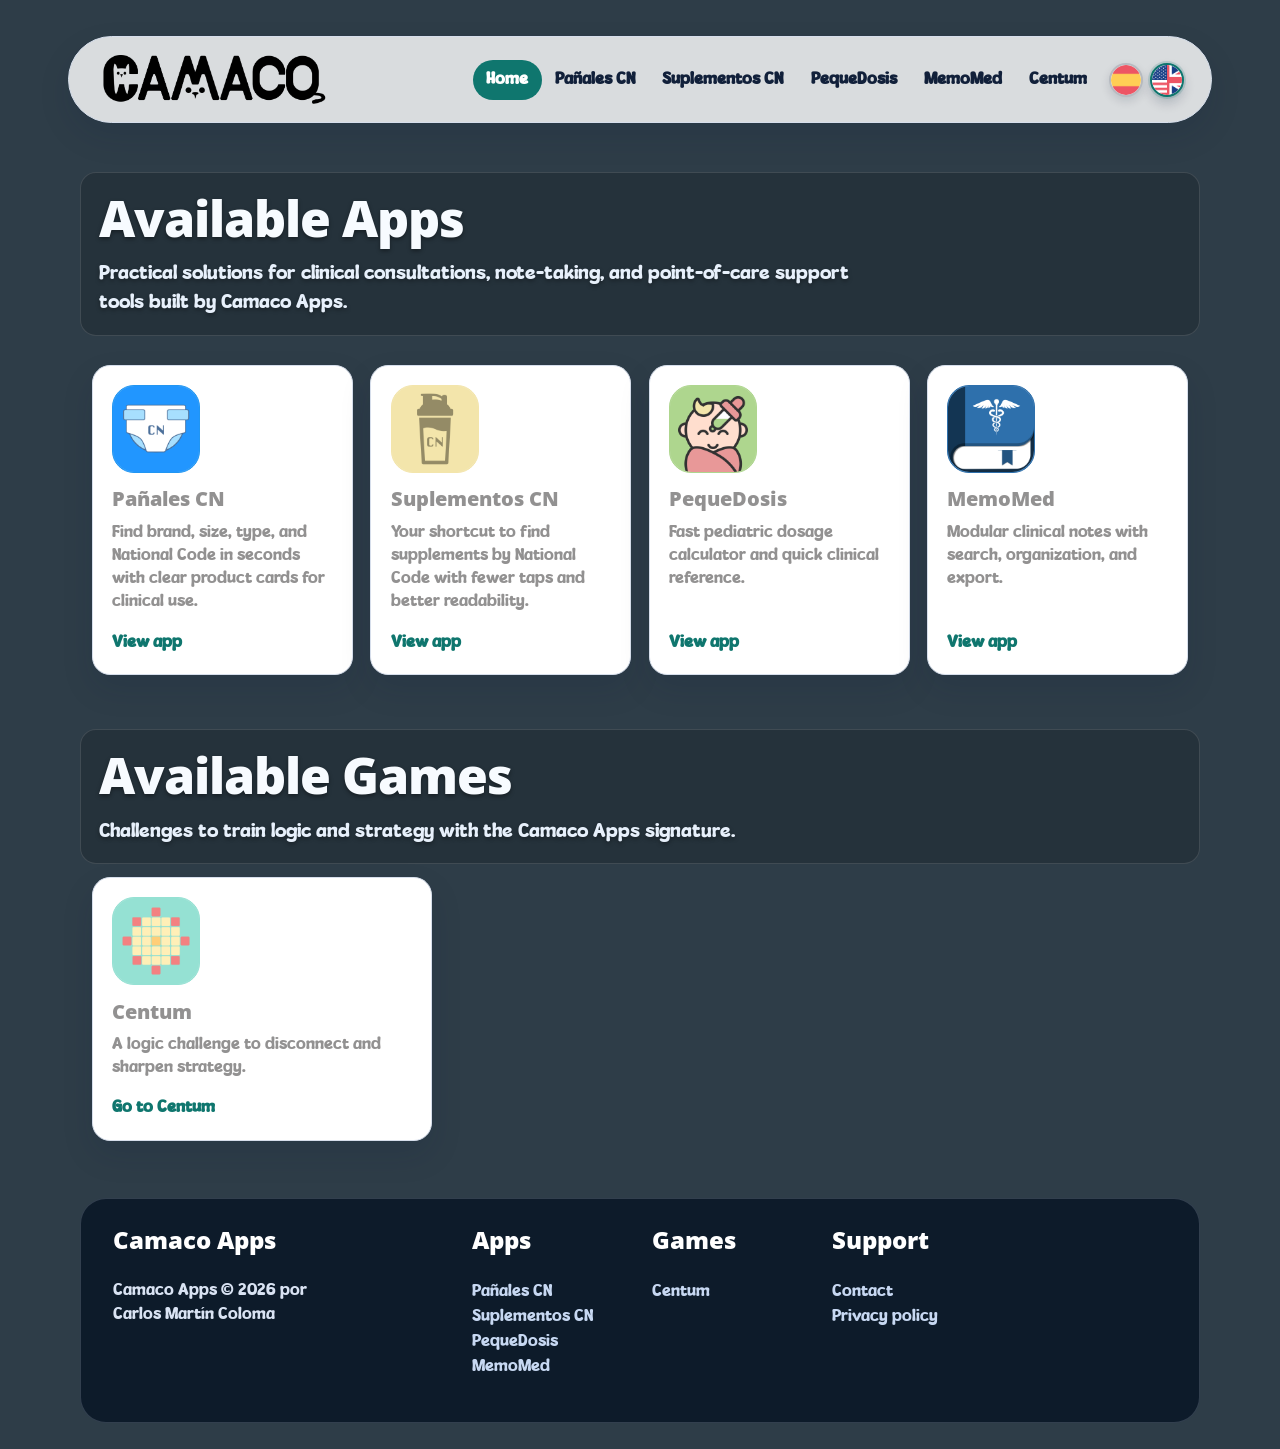
==== commit 890de631: "CamacoApps" ====
--- a/index.html
+++ b/index.html
@@ -2,17 +2,17 @@
 <html lang="es">
 <head>
     <meta charset="utf-8">
-    <meta name="keywords" content="Mich Apps, apps médicas, dosis pediátricas, notas clínicas">
-    <meta name="description" content="Mich Apps: aplicaciones clínicas y utilidades sanitarias como Pañales CN, Suplementos CN, Centum, PequeDosis y MemoMed.">
+    <meta name="keywords" content="Camaco Apps, apps médicas, dosis pediátricas, notas clínicas">
+    <meta name="description" content="Camaco Apps: aplicaciones clínicas y utilidades sanitarias como Pañales CN, Suplementos CN, Centum, PequeDosis y MemoMed.">
     <meta name="viewport" content="width=device-width, initial-scale=1.0, viewport-fit=cover">
     <meta name="robots" content="index, follow">
     <meta property="og:type" content="website">
-    <meta property="og:site_name" content="Mich Apps">
+    <meta property="og:site_name" content="Camaco Apps">
     <meta property="og:locale" content="es_ES">
-    <meta property="og:title" content="Mich Apps | Apps clínicas y utilidades">
+    <meta property="og:title" content="Camaco Apps | Apps clínicas y utilidades">
     <meta property="og:description" content="Descubre Pañales CN, Suplementos CN, Centum, PequeDosis y MemoMed en un mismo portal.">
-    <meta property="og:url" content="https://mismichapps.github.io/">
-    <meta property="og:image" content="https://mismichapps.github.io/img/mgslogo-1.png">
+    <meta property="og:url" content="https://camacoapps.github.io/">
+    <meta property="og:image" content="https://camacoapps.github.io/img/logo-camaco.png">
     <meta name="theme-color" content="#0f766e">
 
     <link rel="shortcut icon" type="image/x-icon" href="favicon.ico">
@@ -20,14 +20,16 @@
     <link rel="stylesheet" type="text/css" href="./assets/css/styles.css?v=20260215">
     <link href="https://fonts.googleapis.com/css?family=Open+Sans:400,600,700,800&display=swap&subset=latin,latin-ext" rel="stylesheet" type="text/css">
 
-    <title>Mich Apps | Apps clínicas y utilidades</title>
+    <title>Camaco Apps | Apps clínicas y utilidades</title>
 
     <link rel="apple-touch-icon" sizes="180x180" href="/apple-touch-icon.png">
     <link rel="icon" type="image/png" sizes="32x32" href="/favicon-32x32.png">
     <link rel="icon" type="image/png" sizes="16x16" href="/favicon-16x16.png">
+    <link rel="icon" href="/favicon.ico" sizes="any">
     <link rel="manifest" href="/site.webmanifest">
-    <link rel="mask-icon" href="/safari-pinned-tab.svg" color="#5bbad5">
-    <meta name="msapplication-TileColor" content="#da532c">
+    <link rel="mask-icon" href="/safari-pinned-tab.svg" color="#000000">
+    <meta name="msapplication-TileColor" content="#ffffff">
+<meta name="msapplication-config" content="/browserconfig.xml">
 </head>
 <body>
 
@@ -42,11 +44,7 @@
                         <nav class="navbar row navbar-expand-md navbar-dark" role="navigation" aria-label="Navegación principal">
                             <div class="container-fluid">
                                 <a class="navbar-brand img-protected link-navigation-style" href="./index.html">
-                                    <picture>
-                                        <source type="image/webp" srcset="img/mgslogo-1.webp">
-                                        <img src="img/mgslogo-1.png" alt="Logo Mich Apps" class="me-2" width="50" height="50">
-                                    </picture>
-                                    Mich Apps
+                                    <img src="img/logo-camaco.png" alt="Camaco Apps" class="navbar-brand-logo" width="242" height="60">
                                 </a>
                                 <button id="nav-toggle" type="button" class="ui-navbar-toggler navbar-toggler border-0 p-0 ms-auto me-md-0" aria-expanded="false" aria-label="Mostrar u ocultar navegación" data-bs-toggle="collapse" data-bs-target=".navbar-2066">
                                     <span class="navbar-toggler-icon">
@@ -87,7 +85,7 @@
         <section class="home-hero" aria-labelledby="apps-title">
             <div class="container">
                 <h1 id="apps-title" class="home-title" data-i18n="home.appsTitle">Apps Disponibles</h1>
-                <p class="home-subtitle" data-i18n="home.appsSubtitle">Soluciones prácticas para consulta clínica, registro de notas y herramientas de apoyo desarrolladas por Mich Apps.</p>
+                <p class="home-subtitle" data-i18n="home.appsSubtitle">Soluciones prácticas para consulta clínica, registro de notas y herramientas de apoyo desarrolladas por Camaco Apps.</p>
             </div>
         </section>
 
@@ -136,7 +134,7 @@
         <section class="games-hero" aria-labelledby="games-title">
             <div class="container">
                 <h2 id="games-title" class="games-title" data-i18n="home.gamesTitle">Juegos Disponibles</h2>
-                <p class="games-subtitle" data-i18n="home.gamesSubtitle">Desafíos para entrenar lógica y estrategia con el sello de Mich Apps.</p>
+                <p class="games-subtitle" data-i18n="home.gamesSubtitle">Desafíos para entrenar lógica y estrategia con el sello de Camaco Apps.</p>
             </div>
         </section>
 
@@ -167,8 +165,8 @@
             <div class="container bloc-md-sm bloc-lg-md bloc-md">
                 <div class="row">
                     <div class="col-lg-3 col-sm-12 col-md-12 mb-3">
-                        <h4 class="text-sm-start text-start mb-4">Mich Apps</h4>
-                        <p class="text-sm-start float-none text-start">Mich Apps © <span data-current-year>2026</span> por Carlos Martín Coloma</p>
+                        <h4 class="text-sm-start text-start mb-4">Camaco Apps</h4>
+                        <p class="text-sm-start float-none text-start">Camaco Apps © <span data-current-year>2026</span> por Carlos Martín Coloma</p>
                     </div>
                     <div class="col-sm-6 col-lg-2 offset-lg-1 col-md-3 mb-3">
                         <h4 class="text-sm-start text-start mb-4" data-i18n="footer.apps">Apps</h4>
@@ -183,7 +181,7 @@
                     </div>
                     <div class="col-md-3 col-sm-6 col-lg-2 mb-3">
                         <h4 class="text-sm-start text-start mb-4" data-i18n="footer.support">Soporte</h4>
-                        <a href="./contacto/index.html" class="a-btn a-block" data-i18n="footer.contact">Contacto</a>
+                        <a href="./contacto/index.html?area=apps" class="a-btn a-block" data-i18n="footer.contact">Contacto</a>
                         <a href="./politicadeprivacidad/index.html" class="a-btn a-block" data-i18n="footer.policy">Política de privacidad</a>
                     </div>
                 </div>
@@ -196,38 +194,38 @@
 <script>
 window.pageTranslations = {
     es: {
-        "meta.title": "Mich Apps | Apps clínicas y utilidades",
-        "meta.description": "Mich Apps: aplicaciones clínicas y utilidades sanitarias como Pañales CN, Suplementos CN, Centum, PequeDosis y MemoMed.",
-        "meta.ogTitle": "Mich Apps | Apps clínicas y utilidades",
+        "meta.title": "Camaco Apps | Apps clínicas y utilidades",
+        "meta.description": "Camaco Apps: aplicaciones clínicas y utilidades sanitarias como Pañales CN, Suplementos CN, Centum, PequeDosis y MemoMed.",
+        "meta.ogTitle": "Camaco Apps | Apps clínicas y utilidades",
         "meta.ogDescription": "Descubre Pañales CN, Suplementos CN, Centum, PequeDosis y MemoMed en un mismo portal.",
         "meta.ogLocale": "es_ES",
         "home.appsTitle": "Apps Disponibles",
-        "home.appsSubtitle": "Soluciones prácticas para consulta clínica, registro de notas y herramientas de apoyo desarrolladas por Mich Apps.",
+        "home.appsSubtitle": "Soluciones prácticas para consulta clínica, registro de notas y herramientas de apoyo desarrolladas por Camaco Apps.",
         "home.pcnDesc": "Localiza marca, talla, tipo y Código Nacional en segundos, con fichas claras para consulta sanitaria.",
         "home.scnDesc": "Tu atajo para encontrar suplementos por Código Nacional con menos clics y máxima legibilidad.",
         "home.pequedosisDesc": "Calculadora y guía rápida de dosis pediátricas para uso clínico.",
         "home.memomedDesc": "Notas clínicas modulares con búsqueda, organización y exportación.",
         "home.viewApp": "Ver app",
         "home.gamesTitle": "Juegos Disponibles",
-        "home.gamesSubtitle": "Desafíos para entrenar lógica y estrategia con el sello de Mich Apps.",
+        "home.gamesSubtitle": "Desafíos para entrenar lógica y estrategia con el sello de Camaco Apps.",
         "home.centumDesc": "Un reto de lógica para desconectar y entrenar estrategia.",
         "home.goCentum": "Ir a Centum"
     },
     en: {
-        "meta.title": "Mich Apps | Clinical Apps & Tools",
-        "meta.description": "Mich Apps: clinical and healthcare utility apps including Pañales CN, Suplementos CN, Centum, PequeDosis, and MemoMed.",
-        "meta.ogTitle": "Mich Apps | Clinical Apps & Tools",
+        "meta.title": "Camaco Apps | Clinical Apps & Tools",
+        "meta.description": "Camaco Apps: clinical and healthcare utility apps including Pañales CN, Suplementos CN, Centum, PequeDosis, and MemoMed.",
+        "meta.ogTitle": "Camaco Apps | Clinical Apps & Tools",
         "meta.ogDescription": "Discover Pañales CN, Suplementos CN, Centum, PequeDosis, and MemoMed in one place.",
         "meta.ogLocale": "en_GB",
         "home.appsTitle": "Available Apps",
-        "home.appsSubtitle": "Practical solutions for clinical consultations, note-taking, and point-of-care support tools built by Mich Apps.",
+        "home.appsSubtitle": "Practical solutions for clinical consultations, note-taking, and point-of-care support tools built by Camaco Apps.",
         "home.pcnDesc": "Find brand, size, type, and National Code in seconds with clear product cards for clinical use.",
         "home.scnDesc": "Your shortcut to find supplements by National Code with fewer taps and better readability.",
         "home.pequedosisDesc": "Fast pediatric dosage calculator and quick clinical reference.",
         "home.memomedDesc": "Modular clinical notes with search, organization, and export.",
         "home.viewApp": "View app",
         "home.gamesTitle": "Available Games",
-        "home.gamesSubtitle": "Challenges to train logic and strategy with the Mich Apps signature.",
+        "home.gamesSubtitle": "Challenges to train logic and strategy with the Camaco Apps signature.",
         "home.centumDesc": "A logic challenge to disconnect and sharpen strategy.",
         "home.goCentum": "Go to Centum"
     }
--- a/all.css
+++ b/all.css
@@ -4,7 +4,7 @@
  * Licensed under MIT (https://github.com/twbs/bootstrap/blob/main/LICENSE)
  */:root,[data-bs-theme=light]{--bs-blue:#0d6efd;--bs-indigo:#6610f2;--bs-purple:#6f42c1;--bs-pink:#d63384;--bs-red:#dc3545;--bs-orange:#fd7e14;--bs-yellow:#ffc107;--bs-green:#198754;--bs-teal:#20c997;--bs-cyan:#0dcaf0;--bs-black:#000;--bs-white:#fff;--bs-gray:#6c757d;--bs-gray-dark:#343a40;--bs-gray-100:#f8f9fa;--bs-gray-200:#e9ecef;--bs-gray-300:#dee2e6;--bs-gray-400:#ced4da;--bs-gray-500:#adb5bd;--bs-gray-600:#6c757d;--bs-gray-700:#495057;--bs-gray-800:#343a40;--bs-gray-900:#212529;--bs-primary:#0d6efd;--bs-secondary:#6c757d;--bs-success:#198754;--bs-info:#0dcaf0;--bs-warning:#ffc107;--bs-danger:#dc3545;--bs-light:#f8f9fa;--bs-dark:#212529;--bs-primary-rgb:13,110,253;--bs-secondary-rgb:108,117,125;--bs-success-rgb:25,135,84;--bs-info-rgb:13,202,240;--bs-warning-rgb:255,193,7;--bs-danger-rgb:220,53,69;--bs-light-rgb:248,249,250;--bs-dark-rgb:33,37,41;--bs-primary-text-emphasis:#052c65;--bs-secondary-text-emphasis:#2b2f32;--bs-success-text-emphasis:#0a3622;--bs-info-text-emphasis:#055160;--bs-warning-text-emphasis:#664d03;--bs-danger-text-emphasis:#58151c;--bs-light-text-emphasis:#495057;--bs-dark-text-emphasis:#495057;--bs-primary-bg-subtle:#cfe2ff;--bs-secondary-bg-subtle:#e2e3e5;--bs-success-bg-subtle:#d1e7dd;--bs-info-bg-subtle:#cff4fc;--bs-warning-bg-subtle:#fff3cd;--bs-danger-bg-subtle:#f8d7da;--bs-light-bg-subtle:#fcfcfd;--bs-dark-bg-subtle:#ced4da;--bs-primary-border-subtle:#9ec5fe;--bs-secondary-border-subtle:#c4c8cb;--bs-success-border-subtle:#a3cfbb;--bs-info-border-subtle:#9eeaf9;--bs-warning-border-subtle:#ffe69c;--bs-danger-border-subtle:#f1aeb5;--bs-light-border-subtle:#e9ecef;--bs-dark-border-subtle:#adb5bd;--bs-white-rgb:255,255,255;--bs-black-rgb:0,0,0;--bs-font-sans-serif:system-ui,-apple-system,"Segoe UI",Roboto,"Helvetica Neue","Noto Sans","Liberation Sans",Arial,sans-serif,"Apple Color Emoji","Segoe UI Emoji","Segoe UI Symbol","Noto Color Emoji";--bs-font-monospace:SFMono-Regular,Menlo,Monaco,Consolas,"Liberation Mono","Courier New",monospace;--bs-gradient:linear-gradient(180deg, rgba(255, 255, 255, 0.15), rgba(255, 255, 255, 0));--bs-body-font-family:var(--bs-font-sans-serif);--bs-body-font-size:1rem;--bs-body-font-weight:400;--bs-body-line-height:1.5;--bs-body-color:#212529;--bs-body-color-rgb:33,37,41;--bs-body-bg:#fff;--bs-body-bg-rgb:255,255,255;--bs-emphasis-color:#000;--bs-emphasis-color-rgb:0,0,0;--bs-secondary-color:rgba(33, 37, 41, 0.75);--bs-secondary-color-rgb:33,37,41;--bs-secondary-bg:#e9ecef;--bs-secondary-bg-rgb:233,236,239;--bs-tertiary-color:rgba(33, 37, 41, 0.5);--bs-tertiary-color-rgb:33,37,41;--bs-tertiary-bg:#f8f9fa;--bs-tertiary-bg-rgb:248,249,250;--bs-heading-color:inherit;--bs-link-color:#0d6efd;--bs-link-color-rgb:13,110,253;--bs-link-decoration:underline;--bs-link-hover-color:#0a58ca;--bs-link-hover-color-rgb:10,88,202;--bs-code-color:#d63384;--bs-highlight-color:#212529;--bs-highlight-bg:#fff3cd;--bs-border-width:1px;--bs-border-style:solid;--bs-border-color:#dee2e6;--bs-border-color-translucent:rgba(0, 0, 0, 0.175);--bs-border-radius:0.375rem;--bs-border-radius-sm:0.25rem;--bs-border-radius-lg:0.5rem;--bs-border-radius-xl:1rem;--bs-border-radius-xxl:2rem;--bs-border-radius-2xl:var(--bs-border-radius-xxl);--bs-border-radius-pill:50rem;--bs-box-shadow:0 0.5rem 1rem rgba(0, 0, 0, 0.15);--bs-box-shadow-sm:0 0.125rem 0.25rem rgba(0, 0, 0, 0.075);--bs-box-shadow-lg:0 1rem 3rem rgba(0, 0, 0, 0.175);--bs-box-shadow-inset:inset 0 1px 2px rgba(0, 0, 0, 0.075);--bs-focus-ring-width:0.25rem;--bs-focus-ring-opacity:0.25;--bs-focus-ring-color:rgba(13, 110, 253, 0.25);--bs-form-valid-color:#198754;--bs-form-valid-border-color:#198754;--bs-form-invalid-color:#dc3545;--bs-form-invalid-border-color:#dc3545}[data-bs-theme=dark]{color-scheme:dark;--bs-body-color:#dee2e6;--bs-body-color-rgb:222,226,230;--bs-body-bg:#212529;--bs-body-bg-rgb:33,37,41;--bs-emphasis-color:#fff;--bs-emphasis-color-rgb:255,255,255;--bs-secondary-color:rgba(222, 226, 230, 0.75);--bs-secondary-color-rgb:222,226,230;--bs-secondary-bg:#343a40;--bs-secondary-bg-rgb:52,58,64;--bs-tertiary-color:rgba(222, 226, 230, 0.5);--bs-tertiary-color-rgb:222,226,230;--bs-tertiary-bg:#2b3035;--bs-tertiary-bg-rgb:43,48,53;--bs-primary-text-emphasis:#6ea8fe;--bs-secondary-text-emphasis:#a7acb1;--bs-success-text-emphasis:#75b798;--bs-info-text-emphasis:#6edff6;--bs-warning-text-emphasis:#ffda6a;--bs-danger-text-emphasis:#ea868f;--bs-light-text-emphasis:#f8f9fa;--bs-dark-text-emphasis:#dee2e6;--bs-primary-bg-subtle:#031633;--bs-secondary-bg-subtle:#161719;--bs-success-bg-subtle:#051b11;--bs-info-bg-subtle:#032830;--bs-warning-bg-subtle:#332701;--bs-danger-bg-subtle:#2c0b0e;--bs-light-bg-subtle:#343a40;--bs-dark-bg-subtle:#1a1d20;--bs-primary-border-subtle:#084298;--bs-secondary-border-subtle:#41464b;--bs-success-border-subtle:#0f5132;--bs-info-border-subtle:#087990;--bs-warning-border-subtle:#997404;--bs-danger-border-subtle:#842029;--bs-light-border-subtle:#495057;--bs-dark-border-subtle:#343a40;--bs-heading-color:inherit;--bs-link-color:#6ea8fe;--bs-link-hover-color:#8bb9fe;--bs-link-color-rgb:110,168,254;--bs-link-hover-color-rgb:139,185,254;--bs-code-color:#e685b5;--bs-highlight-color:#dee2e6;--bs-highlight-bg:#664d03;--bs-border-color:#495057;--bs-border-color-translucent:rgba(255, 255, 255, 0.15);--bs-form-valid-color:#75b798;--bs-form-valid-border-color:#75b798;--bs-form-invalid-color:#ea868f;--bs-form-invalid-border-color:#ea868f}*,::after,::before{box-sizing:border-box}@media (prefers-reduced-motion:no-preference){:root{scroll-behavior:smooth}}body{margin:0;font-family:var(--bs-body-font-family);font-size:var(--bs-body-font-size);font-weight:var(--bs-body-font-weight);line-height:var(--bs-body-line-height);color:var(--bs-body-color);text-align:var(--bs-body-text-align);background-color:var(--bs-body-bg);-webkit-text-size-adjust:100%;-webkit-tap-highlight-color:transparent}hr{margin:1rem 0;color:inherit;border:0;border-top:var(--bs-border-width) solid;opacity:.25}.h1,.h2,.h3,.h4,.h5,.h6,h1,h2,h3,h4,h5,h6{margin-top:0;margin-bottom:.5rem;font-weight:500;line-height:1.2;color:var(--bs-heading-color)}.h1,h1{font-size:calc(1.375rem + 1.5vw)}@media (min-width:1200px){.h1,h1{font-size:2.5rem}}.h2,h2{font-size:calc(1.325rem + .9vw)}@media (min-width:1200px){.h2,h2{font-size:2rem}}.h3,h3{font-size:calc(1.3rem + .6vw)}@media (min-width:1200px){.h3,h3{font-size:1.75rem}}.h4,h4{font-size:calc(1.275rem + .3vw)}@media (min-width:1200px){.h4,h4{font-size:1.5rem}}.h5,h5{font-size:1.25rem}.h6,h6{font-size:1rem}p{margin-top:0;margin-bottom:1rem}abbr[title]{-webkit-text-decoration:underline dotted;text-decoration:underline dotted;cursor:help;-webkit-text-decoration-skip-ink:none;text-decoration-skip-ink:none}address{margin-bottom:1rem;font-style:normal;line-height:inherit}ol,ul{padding-left:2rem}dl,ol,ul{margin-top:0;margin-bottom:1rem}ol ol,ol ul,ul ol,ul ul{margin-bottom:0}dt{font-weight:700}dd{margin-bottom:.5rem;margin-left:0}blockquote{margin:0 0 1rem}b,strong{font-weight:bolder}.small,small{font-size:.875em}.mark,mark{padding:.1875em;color:var(--bs-highlight-color);background-color:var(--bs-highlight-bg)}sub,sup{position:relative;font-size:.75em;line-height:0;vertical-align:baseline}sub{bottom:-.25em}sup{top:-.5em}a{color:rgba(var(--bs-link-color-rgb),var(--bs-link-opacity,1));text-decoration:underline}a:hover{--bs-link-color-rgb:var(--bs-link-hover-color-rgb)}a:not([href]):not([class]),a:not([href]):not([class]):hover{color:inherit;text-decoration:none}code,kbd,pre,samp{font-family:var(--bs-font-monospace);font-size:1em}pre{display:block;margin-top:0;margin-bottom:1rem;overflow:auto;font-size:.875em}pre code{font-size:inherit;color:inherit;word-break:normal}code{font-size:.875em;color:var(--bs-code-color);word-wrap:break-word}a>code{color:inherit}kbd{padding:.1875rem .375rem;font-size:.875em;color:var(--bs-body-bg);background-color:var(--bs-body-color);border-radius:.25rem}kbd kbd{padding:0;font-size:1em}figure{margin:0 0 1rem}img,svg{vertical-align:middle}table{caption-side:bottom;border-collapse:collapse}caption{padding-top:.5rem;padding-bottom:.5rem;color:var(--bs-secondary-color);text-align:left}th{text-align:inherit;text-align:-webkit-match-parent}tbody,td,tfoot,th,thead,tr{border-color:inherit;border-style:solid;border-width:0}label{display:inline-block}button{border-radius:0}button:focus:not(:focus-visible){outline:0}button,input,optgroup,select,textarea{margin:0;font-family:inherit;font-size:inherit;line-height:inherit}button,select{text-transform:none}[role=button]{cursor:pointer}select{word-wrap:normal}select:disabled{opacity:1}[list]:not([type=date]):not([type=datetime-local]):not([type=month]):not([type=week]):not([type=time])::-webkit-calendar-picker-indicator{display:none!important}[type=button],[type=reset],[type=submit],button{-webkit-appearance:button}[type=button]:not(:disabled),[type=reset]:not(:disabled),[type=submit]:not(:disabled),button:not(:disabled){cursor:pointer}::-moz-focus-inner{padding:0;border-style:none}textarea{resize:vertical}fieldset{min-width:0;padding:0;margin:0;border:0}legend{float:left;width:100%;padding:0;margin-bottom:.5rem;font-size:calc(1.275rem + .3vw);line-height:inherit}@media (min-width:1200px){legend{font-size:1.5rem}}legend+*{clear:left}::-webkit-datetime-edit-day-field,::-webkit-datetime-edit-fields-wrapper,::-webkit-datetime-edit-hour-field,::-webkit-datetime-edit-minute,::-webkit-datetime-edit-month-field,::-webkit-datetime-edit-text,::-webkit-datetime-edit-year-field{padding:0}::-webkit-inner-spin-button{height:auto}[type=search]{-webkit-appearance:textfield;outline-offset:-2px}::-webkit-search-decoration{-webkit-appearance:none}::-webkit-color-swatch-wrapper{padding:0}::-webkit-file-upload-button{font:inherit;-webkit-appearance:button}::file-selector-button{font:inherit;-webkit-appearance:button}output{display:inline-block}iframe{border:0}summary{display:list-item;cursor:pointer}progress{vertical-align:baseline}[hidden]{display:none!important}.lead{font-size:1.25rem;font-weight:300}.display-1{font-size:calc(1.625rem + 4.5vw);font-weight:300;line-height:1.2}@media (min-width:1200px){.display-1{font-size:5rem}}.display-2{font-size:calc(1.575rem + 3.9vw);font-weight:300;line-height:1.2}@media (min-width:1200px){.display-2{font-size:4.5rem}}.display-3{font-size:calc(1.525rem + 3.3vw);font-weight:300;line-height:1.2}@media (min-width:1200px){.display-3{font-size:4rem}}.display-4{font-size:calc(1.475rem + 2.7vw);font-weight:300;line-height:1.2}@media (min-width:1200px){.display-4{font-size:3.5rem}}.display-5{font-size:calc(1.425rem + 2.1vw);font-weight:300;line-height:1.2}@media (min-width:1200px){.display-5{font-size:3rem}}.display-6{font-size:calc(1.375rem + 1.5vw);font-weight:300;line-height:1.2}@media (min-width:1200px){.display-6{font-size:2.5rem}}.list-unstyled{padding-left:0;list-style:none}.list-inline{padding-left:0;list-style:none}.list-inline-item{display:inline-block}.list-inline-item:not(:last-child){margin-right:.5rem}.initialism{font-size:.875em;text-transform:uppercase}.blockquote{margin-bottom:1rem;font-size:1.25rem}.blockquote>:last-child{margin-bottom:0}.blockquote-footer{margin-top:-1rem;margin-bottom:1rem;font-size:.875em;color:#6c757d}.blockquote-footer::before{content:"— "}.img-fluid{max-width:100%;height:auto}.img-thumbnail{padding:.25rem;background-color:var(--bs-body-bg);border:var(--bs-border-width) solid var(--bs-border-color);border-radius:var(--bs-border-radius);max-width:100%;height:auto}.figure{display:inline-block}.figure-img{margin-bottom:.5rem;line-height:1}.figure-caption{font-size:.875em;color:var(--bs-secondary-color)}.container,.container-fluid,.container-lg,.container-md,.container-sm,.container-xl,.container-xxl{--bs-gutter-x:1.5rem;--bs-gutter-y:0;width:100%;padding-right:calc(var(--bs-gutter-x) * .5);padding-left:calc(var(--bs-gutter-x) * .5);margin-right:auto;margin-left:auto}@media (min-width:576px){.container,.container-sm{max-width:540px}}@media (min-width:768px){.container,.container-md,.container-sm{max-width:720px}}@media (min-width:992px){.container,.container-lg,.container-md,.container-sm{max-width:960px}}@media (min-width:1200px){.container,.container-lg,.container-md,.container-sm,.container-xl{max-width:1140px}}@media (min-width:1400px){.container,.container-lg,.container-md,.container-sm,.container-xl,.container-xxl{max-width:1320px}}:root{--bs-breakpoint-xs:0;--bs-breakpoint-sm:576px;--bs-breakpoint-md:768px;--bs-breakpoint-lg:992px;--bs-breakpoint-xl:1200px;--bs-breakpoint-xxl:1400px}.row{--bs-gutter-x:1.5rem;--bs-gutter-y:0;display:flex;flex-wrap:wrap;margin-top:calc(-1 * var(--bs-gutter-y));margin-right:calc(-.5 * var(--bs-gutter-x));margin-left:calc(-.5 * var(--bs-gutter-x))}.row>*{flex-shrink:0;width:100%;max-width:100%;padding-right:calc(var(--bs-gutter-x) * .5);padding-left:calc(var(--bs-gutter-x) * .5);margin-top:var(--bs-gutter-y)}.col{flex:1 0 0%}.row-cols-auto>*{flex:0 0 auto;width:auto}.row-cols-1>*{flex:0 0 auto;width:100%}.row-cols-2>*{flex:0 0 auto;width:50%}.row-cols-3>*{flex:0 0 auto;width:33.33333333%}.row-cols-4>*{flex:0 0 auto;width:25%}.row-cols-5>*{flex:0 0 auto;width:20%}.row-cols-6>*{flex:0 0 auto;width:16.66666667%}.col-auto{flex:0 0 auto;width:auto}.col-1{flex:0 0 auto;width:8.33333333%}.col-2{flex:0 0 auto;width:16.66666667%}.col-3{flex:0 0 auto;width:25%}.col-4{flex:0 0 auto;width:33.33333333%}.col-5{flex:0 0 auto;width:41.66666667%}.col-6{flex:0 0 auto;width:50%}.col-7{flex:0 0 auto;width:58.33333333%}.col-8{flex:0 0 auto;width:66.66666667%}.col-9{flex:0 0 auto;width:75%}.col-10{flex:0 0 auto;width:83.33333333%}.col-11{flex:0 0 auto;width:91.66666667%}.col-12{flex:0 0 auto;width:100%}.offset-1{margin-left:8.33333333%}.offset-2{margin-left:16.66666667%}.offset-3{margin-left:25%}.offset-4{margin-left:33.33333333%}.offset-5{margin-left:41.66666667%}.offset-6{margin-left:50%}.offset-7{margin-left:58.33333333%}.offset-8{margin-left:66.66666667%}.offset-9{margin-left:75%}.offset-10{margin-left:83.33333333%}.offset-11{margin-left:91.66666667%}.g-0,.gx-0{--bs-gutter-x:0}.g-0,.gy-0{--bs-gutter-y:0}.g-1,.gx-1{--bs-gutter-x:0.25rem}.g-1,.gy-1{--bs-gutter-y:0.25rem}.g-2,.gx-2{--bs-gutter-x:0.5rem}.g-2,.gy-2{--bs-gutter-y:0.5rem}.g-3,.gx-3{--bs-gutter-x:1rem}.g-3,.gy-3{--bs-gutter-y:1rem}.g-4,.gx-4{--bs-gutter-x:1.5rem}.g-4,.gy-4{--bs-gutter-y:1.5rem}.g-5,.gx-5{--bs-gutter-x:3rem}.g-5,.gy-5{--bs-gutter-y:3rem}@media (min-width:576px){.col-sm{flex:1 0 0%}.row-cols-sm-auto>*{flex:0 0 auto;width:auto}.row-cols-sm-1>*{flex:0 0 auto;width:100%}.row-cols-sm-2>*{flex:0 0 auto;width:50%}.row-cols-sm-3>*{flex:0 0 auto;width:33.33333333%}.row-cols-sm-4>*{flex:0 0 auto;width:25%}.row-cols-sm-5>*{flex:0 0 auto;width:20%}.row-cols-sm-6>*{flex:0 0 auto;width:16.66666667%}.col-sm-auto{flex:0 0 auto;width:auto}.col-sm-1{flex:0 0 auto;width:8.33333333%}.col-sm-2{flex:0 0 auto;width:16.66666667%}.col-sm-3{flex:0 0 auto;width:25%}.col-sm-4{flex:0 0 auto;width:33.33333333%}.col-sm-5{flex:0 0 auto;width:41.66666667%}.col-sm-6{flex:0 0 auto;width:50%}.col-sm-7{flex:0 0 auto;width:58.33333333%}.col-sm-8{flex:0 0 auto;width:66.66666667%}.col-sm-9{flex:0 0 auto;width:75%}.col-sm-10{flex:0 0 auto;width:83.33333333%}.col-sm-11{flex:0 0 auto;width:91.66666667%}.col-sm-12{flex:0 0 auto;width:100%}.offset-sm-0{margin-left:0}.offset-sm-1{margin-left:8.33333333%}.offset-sm-2{margin-left:16.66666667%}.offset-sm-3{margin-left:25%}.offset-sm-4{margin-left:33.33333333%}.offset-sm-5{margin-left:41.66666667%}.offset-sm-6{margin-left:50%}.offset-sm-7{margin-left:58.33333333%}.offset-sm-8{margin-left:66.66666667%}.offset-sm-9{margin-left:75%}.offset-sm-10{margin-left:83.33333333%}.offset-sm-11{margin-left:91.66666667%}.g-sm-0,.gx-sm-0{--bs-gutter-x:0}.g-sm-0,.gy-sm-0{--bs-gutter-y:0}.g-sm-1,.gx-sm-1{--bs-gutter-x:0.25rem}.g-sm-1,.gy-sm-1{--bs-gutter-y:0.25rem}.g-sm-2,.gx-sm-2{--bs-gutter-x:0.5rem}.g-sm-2,.gy-sm-2{--bs-gutter-y:0.5rem}.g-sm-3,.gx-sm-3{--bs-gutter-x:1rem}.g-sm-3,.gy-sm-3{--bs-gutter-y:1rem}.g-sm-4,.gx-sm-4{--bs-gutter-x:1.5rem}.g-sm-4,.gy-sm-4{--bs-gutter-y:1.5rem}.g-sm-5,.gx-sm-5{--bs-gutter-x:3rem}.g-sm-5,.gy-sm-5{--bs-gutter-y:3rem}}@media (min-width:768px){.col-md{flex:1 0 0%}.row-cols-md-auto>*{flex:0 0 auto;width:auto}.row-cols-md-1>*{flex:0 0 auto;width:100%}.row-cols-md-2>*{flex:0 0 auto;width:50%}.row-cols-md-3>*{flex:0 0 auto;width:33.33333333%}.row-cols-md-4>*{flex:0 0 auto;width:25%}.row-cols-md-5>*{flex:0 0 auto;width:20%}.row-cols-md-6>*{flex:0 0 auto;width:16.66666667%}.col-md-auto{flex:0 0 auto;width:auto}.col-md-1{flex:0 0 auto;width:8.33333333%}.col-md-2{flex:0 0 auto;width:16.66666667%}.col-md-3{flex:0 0 auto;width:25%}.col-md-4{flex:0 0 auto;width:33.33333333%}.col-md-5{flex:0 0 auto;width:41.66666667%}.col-md-6{flex:0 0 auto;width:50%}.col-md-7{flex:0 0 auto;width:58.33333333%}.col-md-8{flex:0 0 auto;width:66.66666667%}.col-md-9{flex:0 0 auto;width:75%}.col-md-10{flex:0 0 auto;width:83.33333333%}.col-md-11{flex:0 0 auto;width:91.66666667%}.col-md-12{flex:0 0 auto;width:100%}.offset-md-0{margin-left:0}.offset-md-1{margin-left:8.33333333%}.offset-md-2{margin-left:16.66666667%}.offset-md-3{margin-left:25%}.offset-md-4{margin-left:33.33333333%}.offset-md-5{margin-left:41.66666667%}.offset-md-6{margin-left:50%}.offset-md-7{margin-left:58.33333333%}.offset-md-8{margin-left:66.66666667%}.offset-md-9{margin-left:75%}.offset-md-10{margin-left:83.33333333%}.offset-md-11{margin-left:91.66666667%}.g-md-0,.gx-md-0{--bs-gutter-x:0}.g-md-0,.gy-md-0{--bs-gutter-y:0}.g-md-1,.gx-md-1{--bs-gutter-x:0.25rem}.g-md-1,.gy-md-1{--bs-gutter-y:0.25rem}.g-md-2,.gx-md-2{--bs-gutter-x:0.5rem}.g-md-2,.gy-md-2{--bs-gutter-y:0.5rem}.g-md-3,.gx-md-3{--bs-gutter-x:1rem}.g-md-3,.gy-md-3{--bs-gutter-y:1rem}.g-md-4,.gx-md-4{--bs-gutter-x:1.5rem}.g-md-4,.gy-md-4{--bs-gutter-y:1.5rem}.g-md-5,.gx-md-5{--bs-gutter-x:3rem}.g-md-5,.gy-md-5{--bs-gutter-y:3rem}}@media (min-width:992px){.col-lg{flex:1 0 0%}.row-cols-lg-auto>*{flex:0 0 auto;width:auto}.row-cols-lg-1>*{flex:0 0 auto;width:100%}.row-cols-lg-2>*{flex:0 0 auto;width:50%}.row-cols-lg-3>*{flex:0 0 auto;width:33.33333333%}.row-cols-lg-4>*{flex:0 0 auto;width:25%}.row-cols-lg-5>*{flex:0 0 auto;width:20%}.row-cols-lg-6>*{flex:0 0 auto;width:16.66666667%}.col-lg-auto{flex:0 0 auto;width:auto}.col-lg-1{flex:0 0 auto;width:8.33333333%}.col-lg-2{flex:0 0 auto;width:16.66666667%}.col-lg-3{flex:0 0 auto;width:25%}.col-lg-4{flex:0 0 auto;width:33.33333333%}.col-lg-5{flex:0 0 auto;width:41.66666667%}.col-lg-6{flex:0 0 auto;width:50%}.col-lg-7{flex:0 0 auto;width:58.33333333%}.col-lg-8{flex:0 0 auto;width:66.66666667%}.col-lg-9{flex:0 0 auto;width:75%}.col-lg-10{flex:0 0 auto;width:83.33333333%}.col-lg-11{flex:0 0 auto;width:91.66666667%}.col-lg-12{flex:0 0 auto;width:100%}.offset-lg-0{margin-left:0}.offset-lg-1{margin-left:8.33333333%}.offset-lg-2{margin-left:16.66666667%}.offset-lg-3{margin-left:25%}.offset-lg-4{margin-left:33.33333333%}.offset-lg-5{margin-left:41.66666667%}.offset-lg-6{margin-left:50%}.offset-lg-7{margin-left:58.33333333%}.offset-lg-8{margin-left:66.66666667%}.offset-lg-9{margin-left:75%}.offset-lg-10{margin-left:83.33333333%}.offset-lg-11{margin-left:91.66666667%}.g-lg-0,.gx-lg-0{--bs-gutter-x:0}.g-lg-0,.gy-lg-0{--bs-gutter-y:0}.g-lg-1,.gx-lg-1{--bs-gutter-x:0.25rem}.g-lg-1,.gy-lg-1{--bs-gutter-y:0.25rem}.g-lg-2,.gx-lg-2{--bs-gutter-x:0.5rem}.g-lg-2,.gy-lg-2{--bs-gutter-y:0.5rem}.g-lg-3,.gx-lg-3{--bs-gutter-x:1rem}.g-lg-3,.gy-lg-3{--bs-gutter-y:1rem}.g-lg-4,.gx-lg-4{--bs-gutter-x:1.5rem}.g-lg-4,.gy-lg-4{--bs-gutter-y:1.5rem}.g-lg-5,.gx-lg-5{--bs-gutter-x:3rem}.g-lg-5,.gy-lg-5{--bs-gutter-y:3rem}}@media (min-width:1200px){.col-xl{flex:1 0 0%}.row-cols-xl-auto>*{flex:0 0 auto;width:auto}.row-cols-xl-1>*{flex:0 0 auto;width:100%}.row-cols-xl-2>*{flex:0 0 auto;width:50%}.row-cols-xl-3>*{flex:0 0 auto;width:33.33333333%}.row-cols-xl-4>*{flex:0 0 auto;width:25%}.row-cols-xl-5>*{flex:0 0 auto;width:20%}.row-cols-xl-6>*{flex:0 0 auto;width:16.66666667%}.col-xl-auto{flex:0 0 auto;width:auto}.col-xl-1{flex:0 0 auto;width:8.33333333%}.col-xl-2{flex:0 0 auto;width:16.66666667%}.col-xl-3{flex:0 0 auto;width:25%}.col-xl-4{flex:0 0 auto;width:33.33333333%}.col-xl-5{flex:0 0 auto;width:41.66666667%}.col-xl-6{flex:0 0 auto;width:50%}.col-xl-7{flex:0 0 auto;width:58.33333333%}.col-xl-8{flex:0 0 auto;width:66.66666667%}.col-xl-9{flex:0 0 auto;width:75%}.col-xl-10{flex:0 0 auto;width:83.33333333%}.col-xl-11{flex:0 0 auto;width:91.66666667%}.col-xl-12{flex:0 0 auto;width:100%}.offset-xl-0{margin-left:0}.offset-xl-1{margin-left:8.33333333%}.offset-xl-2{margin-left:16.66666667%}.offset-xl-3{margin-left:25%}.offset-xl-4{margin-left:33.33333333%}.offset-xl-5{margin-left:41.66666667%}.offset-xl-6{margin-left:50%}.offset-xl-7{margin-left:58.33333333%}.offset-xl-8{margin-left:66.66666667%}.offset-xl-9{margin-left:75%}.offset-xl-10{margin-left:83.33333333%}.offset-xl-11{margin-left:91.66666667%}.g-xl-0,.gx-xl-0{--bs-gutter-x:0}.g-xl-0,.gy-xl-0{--bs-gutter-y:0}.g-xl-1,.gx-xl-1{--bs-gutter-x:0.25rem}.g-xl-1,.gy-xl-1{--bs-gutter-y:0.25rem}.g-xl-2,.gx-xl-2{--bs-gutter-x:0.5rem}.g-xl-2,.gy-xl-2{--bs-gutter-y:0.5rem}.g-xl-3,.gx-xl-3{--bs-gutter-x:1rem}.g-xl-3,.gy-xl-3{--bs-gutter-y:1rem}.g-xl-4,.gx-xl-4{--bs-gutter-x:1.5rem}.g-xl-4,.gy-xl-4{--bs-gutter-y:1.5rem}.g-xl-5,.gx-xl-5{--bs-gutter-x:3rem}.g-xl-5,.gy-xl-5{--bs-gutter-y:3rem}}@media (min-width:1400px){.col-xxl{flex:1 0 0%}.row-cols-xxl-auto>*{flex:0 0 auto;width:auto}.row-cols-xxl-1>*{flex:0 0 auto;width:100%}.row-cols-xxl-2>*{flex:0 0 auto;width:50%}.row-cols-xxl-3>*{flex:0 0 auto;width:33.33333333%}.row-cols-xxl-4>*{flex:0 0 auto;width:25%}.row-cols-xxl-5>*{flex:0 0 auto;width:20%}.row-cols-xxl-6>*{flex:0 0 auto;width:16.66666667%}.col-xxl-auto{flex:0 0 auto;width:auto}.col-xxl-1{flex:0 0 auto;width:8.33333333%}.col-xxl-2{flex:0 0 auto;width:16.66666667%}.col-xxl-3{flex:0 0 auto;width:25%}.col-xxl-4{flex:0 0 auto;width:33.33333333%}.col-xxl-5{flex:0 0 auto;width:41.66666667%}.col-xxl-6{flex:0 0 auto;width:50%}.col-xxl-7{flex:0 0 auto;width:58.33333333%}.col-xxl-8{flex:0 0 auto;width:66.66666667%}.col-xxl-9{flex:0 0 auto;width:75%}.col-xxl-10{flex:0 0 auto;width:83.33333333%}.col-xxl-11{flex:0 0 auto;width:91.66666667%}.col-xxl-12{flex:0 0 auto;width:100%}.offset-xxl-0{margin-left:0}.offset-xxl-1{margin-left:8.33333333%}.offset-xxl-2{margin-left:16.66666667%}.offset-xxl-3{margin-left:25%}.offset-xxl-4{margin-left:33.33333333%}.offset-xxl-5{margin-left:41.66666667%}.offset-xxl-6{margin-left:50%}.offset-xxl-7{margin-left:58.33333333%}.offset-xxl-8{margin-left:66.66666667%}.offset-xxl-9{margin-left:75%}.offset-xxl-10{margin-left:83.33333333%}.offset-xxl-11{margin-left:91.66666667%}.g-xxl-0,.gx-xxl-0{--bs-gutter-x:0}.g-xxl-0,.gy-xxl-0{--bs-gutter-y:0}.g-xxl-1,.gx-xxl-1{--bs-gutter-x:0.25rem}.g-xxl-1,.gy-xxl-1{--bs-gutter-y:0.25rem}.g-xxl-2,.gx-xxl-2{--bs-gutter-x:0.5rem}.g-xxl-2,.gy-xxl-2{--bs-gutter-y:0.5rem}.g-xxl-3,.gx-xxl-3{--bs-gutter-x:1rem}.g-xxl-3,.gy-xxl-3{--bs-gutter-y:1rem}.g-xxl-4,.gx-xxl-4{--bs-gutter-x:1.5rem}.g-xxl-4,.gy-xxl-4{--bs-gutter-y:1.5rem}.g-xxl-5,.gx-xxl-5{--bs-gutter-x:3rem}.g-xxl-5,.gy-xxl-5{--bs-gutter-y:3rem}}.table{--bs-table-color-type:initial;--bs-table-bg-type:initial;--bs-table-color-state:initial;--bs-table-bg-state:initial;--bs-table-color:var(--bs-emphasis-color);--bs-table-bg:var(--bs-body-bg);--bs-table-border-color:var(--bs-border-color);--bs-table-accent-bg:transparent;--bs-table-striped-color:var(--bs-emphasis-color);--bs-table-striped-bg:rgba(var(--bs-emphasis-color-rgb), 0.05);--bs-table-active-color:var(--bs-emphasis-color);--bs-table-active-bg:rgba(var(--bs-emphasis-color-rgb), 0.1);--bs-table-hover-color:var(--bs-emphasis-color);--bs-table-hover-bg:rgba(var(--bs-emphasis-color-rgb), 0.075);width:100%;margin-bottom:1rem;vertical-align:top;border-color:var(--bs-table-border-color)}.table>:not(caption)>*>*{padding:.5rem .5rem;color:var(--bs-table-color-state,var(--bs-table-color-type,var(--bs-table-color)));background-color:var(--bs-table-bg);border-bottom-width:var(--bs-border-width);box-shadow:inset 0 0 0 9999px var(--bs-table-bg-state,var(--bs-table-bg-type,var(--bs-table-accent-bg)))}.table>tbody{vertical-align:inherit}.table>thead{vertical-align:bottom}.table-group-divider{border-top:calc(var(--bs-border-width) * 2) solid currentcolor}.caption-top{caption-side:top}.table-sm>:not(caption)>*>*{padding:.25rem .25rem}.table-bordered>:not(caption)>*{border-width:var(--bs-border-width) 0}.table-bordered>:not(caption)>*>*{border-width:0 var(--bs-border-width)}.table-borderless>:not(caption)>*>*{border-bottom-width:0}.table-borderless>:not(:first-child){border-top-width:0}.table-striped>tbody>tr:nth-of-type(odd)>*{--bs-table-color-type:var(--bs-table-striped-color);--bs-table-bg-type:var(--bs-table-striped-bg)}.table-striped-columns>:not(caption)>tr>:nth-child(2n){--bs-table-color-type:var(--bs-table-striped-color);--bs-table-bg-type:var(--bs-table-striped-bg)}.table-active{--bs-table-color-state:var(--bs-table-active-color);--bs-table-bg-state:var(--bs-table-active-bg)}.table-hover>tbody>tr:hover>*{--bs-table-color-state:var(--bs-table-hover-color);--bs-table-bg-state:var(--bs-table-hover-bg)}.table-primary{--bs-table-color:#000;--bs-table-bg:#cfe2ff;--bs-table-border-color:#a6b5cc;--bs-table-striped-bg:#c5d7f2;--bs-table-striped-color:#000;--bs-table-active-bg:#bacbe6;--bs-table-active-color:#000;--bs-table-hover-bg:#bfd1ec;--bs-table-hover-color:#000;color:var(--bs-table-color);border-color:var(--bs-table-border-color)}.table-secondary{--bs-table-color:#000;--bs-table-bg:#e2e3e5;--bs-table-border-color:#b5b6b7;--bs-table-striped-bg:#d7d8da;--bs-table-striped-color:#000;--bs-table-active-bg:#cbccce;--bs-table-active-color:#000;--bs-table-hover-bg:#d1d2d4;--bs-table-hover-color:#000;color:var(--bs-table-color);border-color:var(--bs-table-border-color)}.table-success{--bs-table-color:#000;--bs-table-bg:#d1e7dd;--bs-table-border-color:#a7b9b1;--bs-table-striped-bg:#c7dbd2;--bs-table-striped-color:#000;--bs-table-active-bg:#bcd0c7;--bs-table-active-color:#000;--bs-table-hover-bg:#c1d6cc;--bs-table-hover-color:#000;color:var(--bs-table-color);border-color:var(--bs-table-border-color)}.table-info{--bs-table-color:#000;--bs-table-bg:#cff4fc;--bs-table-border-color:#a6c3ca;--bs-table-striped-bg:#c5e8ef;--bs-table-striped-color:#000;--bs-table-active-bg:#badce3;--bs-table-active-color:#000;--bs-table-hover-bg:#bfe2e9;--bs-table-hover-color:#000;color:var(--bs-table-color);border-color:var(--bs-table-border-color)}.table-warning{--bs-table-color:#000;--bs-table-bg:#fff3cd;--bs-table-border-color:#ccc2a4;--bs-table-striped-bg:#f2e7c3;--bs-table-striped-color:#000;--bs-table-active-bg:#e6dbb9;--bs-table-active-color:#000;--bs-table-hover-bg:#ece1be;--bs-table-hover-color:#000;color:var(--bs-table-color);border-color:var(--bs-table-border-color)}.table-danger{--bs-table-color:#000;--bs-table-bg:#f8d7da;--bs-table-border-color:#c6acae;--bs-table-striped-bg:#eccccf;--bs-table-striped-color:#000;--bs-table-active-bg:#dfc2c4;--bs-table-active-color:#000;--bs-table-hover-bg:#e5c7ca;--bs-table-hover-color:#000;color:var(--bs-table-color);border-color:var(--bs-table-border-color)}.table-light{--bs-table-color:#000;--bs-table-bg:#f8f9fa;--bs-table-border-color:#c6c7c8;--bs-table-striped-bg:#ecedee;--bs-table-striped-color:#000;--bs-table-active-bg:#dfe0e1;--bs-table-active-color:#000;--bs-table-hover-bg:#e5e6e7;--bs-table-hover-color:#000;color:var(--bs-table-color);border-color:var(--bs-table-border-color)}.table-dark{--bs-table-color:#fff;--bs-table-bg:#212529;--bs-table-border-color:#4d5154;--bs-table-striped-bg:#2c3034;--bs-table-striped-color:#fff;--bs-table-active-bg:#373b3e;--bs-table-active-color:#fff;--bs-table-hover-bg:#323539;--bs-table-hover-color:#fff;color:var(--bs-table-color);border-color:var(--bs-table-border-color)}.table-responsive{overflow-x:auto;-webkit-overflow-scrolling:touch}@media (max-width:575.98px){.table-responsive-sm{overflow-x:auto;-webkit-overflow-scrolling:touch}}@media (max-width:767.98px){.table-responsive-md{overflow-x:auto;-webkit-overflow-scrolling:touch}}@media (max-width:991.98px){.table-responsive-lg{overflow-x:auto;-webkit-overflow-scrolling:touch}}@media (max-width:1199.98px){.table-responsive-xl{overflow-x:auto;-webkit-overflow-scrolling:touch}}@media (max-width:1399.98px){.table-responsive-xxl{overflow-x:auto;-webkit-overflow-scrolling:touch}}.form-label{margin-bottom:.5rem}.col-form-label{padding-top:calc(.375rem + var(--bs-border-width));padding-bottom:calc(.375rem + var(--bs-border-width));margin-bottom:0;font-size:inherit;line-height:1.5}.col-form-label-lg{padding-top:calc(.5rem + var(--bs-border-width));padding-bottom:calc(.5rem + var(--bs-border-width));font-size:1.25rem}.col-form-label-sm{padding-top:calc(.25rem + var(--bs-border-width));padding-bottom:calc(.25rem + var(--bs-border-width));font-size:.875rem}.form-text{margin-top:.25rem;font-size:.875em;color:var(--bs-secondary-color)}.form-control{display:block;width:100%;padding:.375rem .75rem;font-size:1rem;font-weight:400;line-height:1.5;color:var(--bs-body-color);-webkit-appearance:none;-moz-appearance:none;appearance:none;background-color:var(--bs-body-bg);background-clip:padding-box;border:var(--bs-border-width) solid var(--bs-border-color);border-radius:var(--bs-border-radius);transition:border-color .15s ease-in-out,box-shadow .15s ease-in-out}@media (prefers-reduced-motion:reduce){.form-control{transition:none}}.form-control[type=file]{overflow:hidden}.form-control[type=file]:not(:disabled):not([readonly]){cursor:pointer}.form-control:focus{color:var(--bs-body-color);background-color:var(--bs-body-bg);border-color:#86b7fe;outline:0;box-shadow:0 0 0 .25rem rgba(13,110,253,.25)}.form-control::-webkit-date-and-time-value{min-width:85px;height:1.5em;margin:0}.form-control::-webkit-datetime-edit{display:block;padding:0}.form-control::-moz-placeholder{color:var(--bs-secondary-color);opacity:1}.form-control::placeholder{color:var(--bs-secondary-color);opacity:1}.form-control:disabled{background-color:var(--bs-secondary-bg);opacity:1}.form-control::-webkit-file-upload-button{padding:.375rem .75rem;margin:-.375rem -.75rem;-webkit-margin-end:.75rem;margin-inline-end:.75rem;color:var(--bs-body-color);background-color:var(--bs-tertiary-bg);pointer-events:none;border-color:inherit;border-style:solid;border-width:0;border-inline-end-width:var(--bs-border-width);border-radius:0;-webkit-transition:color .15s ease-in-out,background-color .15s ease-in-out,border-color .15s ease-in-out,box-shadow .15s ease-in-out;transition:color .15s ease-in-out,background-color .15s ease-in-out,border-color .15s ease-in-out,box-shadow .15s ease-in-out}.form-control::file-selector-button{padding:.375rem .75rem;margin:-.375rem -.75rem;-webkit-margin-end:.75rem;margin-inline-end:.75rem;color:var(--bs-body-color);background-color:var(--bs-tertiary-bg);pointer-events:none;border-color:inherit;border-style:solid;border-width:0;border-inline-end-width:var(--bs-border-width);border-radius:0;transition:color .15s ease-in-out,background-color .15s ease-in-out,border-color .15s ease-in-out,box-shadow .15s ease-in-out}@media (prefers-reduced-motion:reduce){.form-control::-webkit-file-upload-button{-webkit-transition:none;transition:none}.form-control::file-selector-button{transition:none}}.form-control:hover:not(:disabled):not([readonly])::-webkit-file-upload-button{background-color:var(--bs-secondary-bg)}.form-control:hover:not(:disabled):not([readonly])::file-selector-button{background-color:var(--bs-secondary-bg)}.form-control-plaintext{display:block;width:100%;padding:.375rem 0;margin-bottom:0;line-height:1.5;color:var(--bs-body-color);background-color:transparent;border:solid transparent;border-width:var(--bs-border-width) 0}.form-control-plaintext:focus{outline:0}.form-control-plaintext.form-control-lg,.form-control-plaintext.form-control-sm{padding-right:0;padding-left:0}.form-control-sm{min-height:calc(1.5em + .5rem + calc(var(--bs-border-width) * 2));padding:.25rem .5rem;font-size:.875rem;border-radius:var(--bs-border-radius-sm)}.form-control-sm::-webkit-file-upload-button{padding:.25rem .5rem;margin:-.25rem -.5rem;-webkit-margin-end:.5rem;margin-inline-end:.5rem}.form-control-sm::file-selector-button{padding:.25rem .5rem;margin:-.25rem -.5rem;-webkit-margin-end:.5rem;margin-inline-end:.5rem}.form-control-lg{min-height:calc(1.5em + 1rem + calc(var(--bs-border-width) * 2));padding:.5rem 1rem;font-size:1.25rem;border-radius:var(--bs-border-radius-lg)}.form-control-lg::-webkit-file-upload-button{padding:.5rem 1rem;margin:-.5rem -1rem;-webkit-margin-end:1rem;margin-inline-end:1rem}.form-control-lg::file-selector-button{padding:.5rem 1rem;margin:-.5rem -1rem;-webkit-margin-end:1rem;margin-inline-end:1rem}textarea.form-control{min-height:calc(1.5em + .75rem + calc(var(--bs-border-width) * 2))}textarea.form-control-sm{min-height:calc(1.5em + .5rem + calc(var(--bs-border-width) * 2))}textarea.form-control-lg{min-height:calc(1.5em + 1rem + calc(var(--bs-border-width) * 2))}.form-control-color{width:3rem;height:calc(1.5em + .75rem + calc(var(--bs-border-width) * 2));padding:.375rem}.form-control-color:not(:disabled):not([readonly]){cursor:pointer}.form-control-color::-moz-color-swatch{border:0!important;border-radius:var(--bs-border-radius)}.form-control-color::-webkit-color-swatch{border:0!important;border-radius:var(--bs-border-radius)}.form-control-color.form-control-sm{height:calc(1.5em + .5rem + calc(var(--bs-border-width) * 2))}.form-control-color.form-control-lg{height:calc(1.5em + 1rem + calc(var(--bs-border-width) * 2))}.form-select{--bs-form-select-bg-img:url("data:image/svg+xml,%3csvg xmlns='http://www.w3.org/2000/svg' viewBox='0 0 16 16'%3e%3cpath fill='none' stroke='%23343a40' stroke-linecap='round' stroke-linejoin='round' stroke-width='2' d='m2 5 6 6 6-6'/%3e%3c/svg%3e");display:block;width:100%;padding:.375rem 2.25rem .375rem .75rem;font-size:1rem;font-weight:400;line-height:1.5;color:var(--bs-body-color);-webkit-appearance:none;-moz-appearance:none;appearance:none;background-color:var(--bs-body-bg);background-image:var(--bs-form-select-bg-img),var(--bs-form-select-bg-icon,none);background-repeat:no-repeat;background-position:right .75rem center;background-size:16px 12px;border:var(--bs-border-width) solid var(--bs-border-color);border-radius:var(--bs-border-radius);transition:border-color .15s ease-in-out,box-shadow .15s ease-in-out}@media (prefers-reduced-motion:reduce){.form-select{transition:none}}.form-select:focus{border-color:#86b7fe;outline:0;box-shadow:0 0 0 .25rem rgba(13,110,253,.25)}.form-select[multiple],.form-select[size]:not([size="1"]){padding-right:.75rem;background-image:none}.form-select:disabled{background-color:var(--bs-secondary-bg)}.form-select:-moz-focusring{color:transparent;text-shadow:0 0 0 var(--bs-body-color)}.form-select-sm{padding-top:.25rem;padding-bottom:.25rem;padding-left:.5rem;font-size:.875rem;border-radius:var(--bs-border-radius-sm)}.form-select-lg{padding-top:.5rem;padding-bottom:.5rem;padding-left:1rem;font-size:1.25rem;border-radius:var(--bs-border-radius-lg)}[data-bs-theme=dark] .form-select{--bs-form-select-bg-img:url("data:image/svg+xml,%3csvg xmlns='http://www.w3.org/2000/svg' viewBox='0 0 16 16'%3e%3cpath fill='none' stroke='%23dee2e6' stroke-linecap='round' stroke-linejoin='round' stroke-width='2' d='m2 5 6 6 6-6'/%3e%3c/svg%3e")}.form-check{display:block;min-height:1.5rem;padding-left:1.5em;margin-bottom:.125rem}.form-check .form-check-input{float:left;margin-left:-1.5em}.form-check-reverse{padding-right:1.5em;padding-left:0;text-align:right}.form-check-reverse .form-check-input{float:right;margin-right:-1.5em;margin-left:0}.form-check-input{--bs-form-check-bg:var(--bs-body-bg);flex-shrink:0;width:1em;height:1em;margin-top:.25em;vertical-align:top;-webkit-appearance:none;-moz-appearance:none;appearance:none;background-color:var(--bs-form-check-bg);background-image:var(--bs-form-check-bg-image);background-repeat:no-repeat;background-position:center;background-size:contain;border:var(--bs-border-width) solid var(--bs-border-color);-webkit-print-color-adjust:exact;color-adjust:exact;print-color-adjust:exact}.form-check-input[type=checkbox]{border-radius:.25em}.form-check-input[type=radio]{border-radius:50%}.form-check-input:active{filter:brightness(90%)}.form-check-input:focus{border-color:#86b7fe;outline:0;box-shadow:0 0 0 .25rem rgba(13,110,253,.25)}.form-check-input:checked{background-color:#0d6efd;border-color:#0d6efd}.form-check-input:checked[type=checkbox]{--bs-form-check-bg-image:url("data:image/svg+xml,%3csvg xmlns='http://www.w3.org/2000/svg' viewBox='0 0 20 20'%3e%3cpath fill='none' stroke='%23fff' stroke-linecap='round' stroke-linejoin='round' stroke-width='3' d='m6 10 3 3 6-6'/%3e%3c/svg%3e")}.form-check-input:checked[type=radio]{--bs-form-check-bg-image:url("data:image/svg+xml,%3csvg xmlns='http://www.w3.org/2000/svg' viewBox='-4 -4 8 8'%3e%3ccircle r='2' fill='%23fff'/%3e%3c/svg%3e")}.form-check-input[type=checkbox]:indeterminate{background-color:#0d6efd;border-color:#0d6efd;--bs-form-check-bg-image:url("data:image/svg+xml,%3csvg xmlns='http://www.w3.org/2000/svg' viewBox='0 0 20 20'%3e%3cpath fill='none' stroke='%23fff' stroke-linecap='round' stroke-linejoin='round' stroke-width='3' d='M6 10h8'/%3e%3c/svg%3e")}.form-check-input:disabled{pointer-events:none;filter:none;opacity:.5}.form-check-input:disabled~.form-check-label,.form-check-input[disabled]~.form-check-label{cursor:default;opacity:.5}.form-switch{padding-left:2.5em}.form-switch .form-check-input{--bs-form-switch-bg:url("data:image/svg+xml,%3csvg xmlns='http://www.w3.org/2000/svg' viewBox='-4 -4 8 8'%3e%3ccircle r='3' fill='rgba%280, 0, 0, 0.25%29'/%3e%3c/svg%3e");width:2em;margin-left:-2.5em;background-image:var(--bs-form-switch-bg);background-position:left center;border-radius:2em;transition:background-position .15s ease-in-out}@media (prefers-reduced-motion:reduce){.form-switch .form-check-input{transition:none}}.form-switch .form-check-input:focus{--bs-form-switch-bg:url("data:image/svg+xml,%3csvg xmlns='http://www.w3.org/2000/svg' viewBox='-4 -4 8 8'%3e%3ccircle r='3' fill='%2386b7fe'/%3e%3c/svg%3e")}.form-switch .form-check-input:checked{background-position:right center;--bs-form-switch-bg:url("data:image/svg+xml,%3csvg xmlns='http://www.w3.org/2000/svg' viewBox='-4 -4 8 8'%3e%3ccircle r='3' fill='%23fff'/%3e%3c/svg%3e")}.form-switch.form-check-reverse{padding-right:2.5em;padding-left:0}.form-switch.form-check-reverse .form-check-input{margin-right:-2.5em;margin-left:0}.form-check-inline{display:inline-block;margin-right:1rem}.btn-check{position:absolute;clip:rect(0,0,0,0);pointer-events:none}.btn-check:disabled+.btn,.btn-check[disabled]+.btn{pointer-events:none;filter:none;opacity:.65}[data-bs-theme=dark] .form-switch .form-check-input:not(:checked):not(:focus){--bs-form-switch-bg:url("data:image/svg+xml,%3csvg xmlns='http://www.w3.org/2000/svg' viewBox='-4 -4 8 8'%3e%3ccircle r='3' fill='rgba%28255, 255, 255, 0.25%29'/%3e%3c/svg%3e")}.form-range{width:100%;height:1.5rem;padding:0;-webkit-appearance:none;-moz-appearance:none;appearance:none;background-color:transparent}.form-range:focus{outline:0}.form-range:focus::-webkit-slider-thumb{box-shadow:0 0 0 1px #fff,0 0 0 .25rem rgba(13,110,253,.25)}.form-range:focus::-moz-range-thumb{box-shadow:0 0 0 1px #fff,0 0 0 .25rem rgba(13,110,253,.25)}.form-range::-moz-focus-outer{border:0}.form-range::-webkit-slider-thumb{width:1rem;height:1rem;margin-top:-.25rem;-webkit-appearance:none;appearance:none;background-color:#0d6efd;border:0;border-radius:1rem;-webkit-transition:background-color .15s ease-in-out,border-color .15s ease-in-out,box-shadow .15s ease-in-out;transition:background-color .15s ease-in-out,border-color .15s ease-in-out,box-shadow .15s ease-in-out}@media (prefers-reduced-motion:reduce){.form-range::-webkit-slider-thumb{-webkit-transition:none;transition:none}}.form-range::-webkit-slider-thumb:active{background-color:#b6d4fe}.form-range::-webkit-slider-runnable-track{width:100%;height:.5rem;color:transparent;cursor:pointer;background-color:var(--bs-secondary-bg);border-color:transparent;border-radius:1rem}.form-range::-moz-range-thumb{width:1rem;height:1rem;-moz-appearance:none;appearance:none;background-color:#0d6efd;border:0;border-radius:1rem;-moz-transition:background-color .15s ease-in-out,border-color .15s ease-in-out,box-shadow .15s ease-in-out;transition:background-color .15s ease-in-out,border-color .15s ease-in-out,box-shadow .15s ease-in-out}@media (prefers-reduced-motion:reduce){.form-range::-moz-range-thumb{-moz-transition:none;transition:none}}.form-range::-moz-range-thumb:active{background-color:#b6d4fe}.form-range::-moz-range-track{width:100%;height:.5rem;color:transparent;cursor:pointer;background-color:var(--bs-secondary-bg);border-color:transparent;border-radius:1rem}.form-range:disabled{pointer-events:none}.form-range:disabled::-webkit-slider-thumb{background-color:var(--bs-secondary-color)}.form-range:disabled::-moz-range-thumb{background-color:var(--bs-secondary-color)}.form-floating{position:relative}.form-floating>.form-control,.form-floating>.form-control-plaintext,.form-floating>.form-select{height:calc(3.5rem + calc(var(--bs-border-width) * 2));min-height:calc(3.5rem + calc(var(--bs-border-width) * 2));line-height:1.25}.form-floating>label{position:absolute;top:0;left:0;z-index:2;height:100%;padding:1rem .75rem;overflow:hidden;text-align:start;text-overflow:ellipsis;white-space:nowrap;pointer-events:none;border:var(--bs-border-width) solid transparent;transform-origin:0 0;transition:opacity .1s ease-in-out,transform .1s ease-in-out}@media (prefers-reduced-motion:reduce){.form-floating>label{transition:none}}.form-floating>.form-control,.form-floating>.form-control-plaintext{padding:1rem .75rem}.form-floating>.form-control-plaintext::-moz-placeholder,.form-floating>.form-control::-moz-placeholder{color:transparent}.form-floating>.form-control-plaintext::placeholder,.form-floating>.form-control::placeholder{color:transparent}.form-floating>.form-control-plaintext:not(:-moz-placeholder-shown),.form-floating>.form-control:not(:-moz-placeholder-shown){padding-top:1.625rem;padding-bottom:.625rem}.form-floating>.form-control-plaintext:focus,.form-floating>.form-control-plaintext:not(:placeholder-shown),.form-floating>.form-control:focus,.form-floating>.form-control:not(:placeholder-shown){padding-top:1.625rem;padding-bottom:.625rem}.form-floating>.form-control-plaintext:-webkit-autofill,.form-floating>.form-control:-webkit-autofill{padding-top:1.625rem;padding-bottom:.625rem}.form-floating>.form-select{padding-top:1.625rem;padding-bottom:.625rem}.form-floating>.form-control:not(:-moz-placeholder-shown)~label{color:rgba(var(--bs-body-color-rgb),.65);transform:scale(.85) translateY(-.5rem) translateX(.15rem)}.form-floating>.form-control-plaintext~label,.form-floating>.form-control:focus~label,.form-floating>.form-control:not(:placeholder-shown)~label,.form-floating>.form-select~label{color:rgba(var(--bs-body-color-rgb),.65);transform:scale(.85) translateY(-.5rem) translateX(.15rem)}.form-floating>.form-control:not(:-moz-placeholder-shown)~label::after{position:absolute;inset:1rem 0.375rem;z-index:-1;height:1.5em;content:"";background-color:var(--bs-body-bg);border-radius:var(--bs-border-radius)}.form-floating>.form-control-plaintext~label::after,.form-floating>.form-control:focus~label::after,.form-floating>.form-control:not(:placeholder-shown)~label::after,.form-floating>.form-select~label::after{position:absolute;inset:1rem 0.375rem;z-index:-1;height:1.5em;content:"";background-color:var(--bs-body-bg);border-radius:var(--bs-border-radius)}.form-floating>.form-control:-webkit-autofill~label{color:rgba(var(--bs-body-color-rgb),.65);transform:scale(.85) translateY(-.5rem) translateX(.15rem)}.form-floating>.form-control-plaintext~label{border-width:var(--bs-border-width) 0}.form-floating>.form-control:disabled~label,.form-floating>:disabled~label{color:#6c757d}.form-floating>.form-control:disabled~label::after,.form-floating>:disabled~label::after{background-color:var(--bs-secondary-bg)}.input-group{position:relative;display:flex;flex-wrap:wrap;align-items:stretch;width:100%}.input-group>.form-control,.input-group>.form-floating,.input-group>.form-select{position:relative;flex:1 1 auto;width:1%;min-width:0}.input-group>.form-control:focus,.input-group>.form-floating:focus-within,.input-group>.form-select:focus{z-index:5}.input-group .btn{position:relative;z-index:2}.input-group .btn:focus{z-index:5}.input-group-text{display:flex;align-items:center;padding:.375rem .75rem;font-size:1rem;font-weight:400;line-height:1.5;color:var(--bs-body-color);text-align:center;white-space:nowrap;background-color:var(--bs-tertiary-bg);border:var(--bs-border-width) solid var(--bs-border-color);border-radius:var(--bs-border-radius)}.input-group-lg>.btn,.input-group-lg>.form-control,.input-group-lg>.form-select,.input-group-lg>.input-group-text{padding:.5rem 1rem;font-size:1.25rem;border-radius:var(--bs-border-radius-lg)}.input-group-sm>.btn,.input-group-sm>.form-control,.input-group-sm>.form-select,.input-group-sm>.input-group-text{padding:.25rem .5rem;font-size:.875rem;border-radius:var(--bs-border-radius-sm)}.input-group-lg>.form-select,.input-group-sm>.form-select{padding-right:3rem}.input-group:not(.has-validation)>.dropdown-toggle:nth-last-child(n+3),.input-group:not(.has-validation)>.form-floating:not(:last-child)>.form-control,.input-group:not(.has-validation)>.form-floating:not(:last-child)>.form-select,.input-group:not(.has-validation)>:not(:last-child):not(.dropdown-toggle):not(.dropdown-menu):not(.form-floating){border-top-right-radius:0;border-bottom-right-radius:0}.input-group.has-validation>.dropdown-toggle:nth-last-child(n+4),.input-group.has-validation>.form-floating:nth-last-child(n+3)>.form-control,.input-group.has-validation>.form-floating:nth-last-child(n+3)>.form-select,.input-group.has-validation>:nth-last-child(n+3):not(.dropdown-toggle):not(.dropdown-menu):not(.form-floating){border-top-right-radius:0;border-bottom-right-radius:0}.input-group>:not(:first-child):not(.dropdown-menu):not(.valid-tooltip):not(.valid-feedback):not(.invalid-tooltip):not(.invalid-feedback){margin-left:calc(var(--bs-border-width) * -1);border-top-left-radius:0;border-bottom-left-radius:0}.input-group>.form-floating:not(:first-child)>.form-control,.input-group>.form-floating:not(:first-child)>.form-select{border-top-left-radius:0;border-bottom-left-radius:0}.valid-feedback{display:none;width:100%;margin-top:.25rem;font-size:.875em;color:var(--bs-form-valid-color)}.valid-tooltip{position:absolute;top:100%;z-index:5;display:none;max-width:100%;padding:.25rem .5rem;margin-top:.1rem;font-size:.875rem;color:#fff;background-color:var(--bs-success);border-radius:var(--bs-border-radius)}.is-valid~.valid-feedback,.is-valid~.valid-tooltip,.was-validated :valid~.valid-feedback,.was-validated :valid~.valid-tooltip{display:block}.form-control.is-valid,.was-validated .form-control:valid{border-color:var(--bs-form-valid-border-color);padding-right:calc(1.5em + .75rem);background-image:url("data:image/svg+xml,%3csvg xmlns='http://www.w3.org/2000/svg' viewBox='0 0 8 8'%3e%3cpath fill='%23198754' d='M2.3 6.73.6 4.53c-.4-1.04.46-1.4 1.1-.8l1.1 1.4 3.4-3.8c.6-.63 1.6-.27 1.2.7l-4 4.6c-.43.5-.8.4-1.1.1z'/%3e%3c/svg%3e");background-repeat:no-repeat;background-position:right calc(.375em + .1875rem) center;background-size:calc(.75em + .375rem) calc(.75em + .375rem)}.form-control.is-valid:focus,.was-validated .form-control:valid:focus{border-color:var(--bs-form-valid-border-color);box-shadow:0 0 0 .25rem rgba(var(--bs-success-rgb),.25)}.was-validated textarea.form-control:valid,textarea.form-control.is-valid{padding-right:calc(1.5em + .75rem);background-position:top calc(.375em + .1875rem) right calc(.375em + .1875rem)}.form-select.is-valid,.was-validated .form-select:valid{border-color:var(--bs-form-valid-border-color)}.form-select.is-valid:not([multiple]):not([size]),.form-select.is-valid:not([multiple])[size="1"],.was-validated .form-select:valid:not([multiple]):not([size]),.was-validated .form-select:valid:not([multiple])[size="1"]{--bs-form-select-bg-icon:url("data:image/svg+xml,%3csvg xmlns='http://www.w3.org/2000/svg' viewBox='0 0 8 8'%3e%3cpath fill='%23198754' d='M2.3 6.73.6 4.53c-.4-1.04.46-1.4 1.1-.8l1.1 1.4 3.4-3.8c.6-.63 1.6-.27 1.2.7l-4 4.6c-.43.5-.8.4-1.1.1z'/%3e%3c/svg%3e");padding-right:4.125rem;background-position:right .75rem center,center right 2.25rem;background-size:16px 12px,calc(.75em + .375rem) calc(.75em + .375rem)}.form-select.is-valid:focus,.was-validated .form-select:valid:focus{border-color:var(--bs-form-valid-border-color);box-shadow:0 0 0 .25rem rgba(var(--bs-success-rgb),.25)}.form-control-color.is-valid,.was-validated .form-control-color:valid{width:calc(3rem + calc(1.5em + .75rem))}.form-check-input.is-valid,.was-validated .form-check-input:valid{border-color:var(--bs-form-valid-border-color)}.form-check-input.is-valid:checked,.was-validated .form-check-input:valid:checked{background-color:var(--bs-form-valid-color)}.form-check-input.is-valid:focus,.was-validated .form-check-input:valid:focus{box-shadow:0 0 0 .25rem rgba(var(--bs-success-rgb),.25)}.form-check-input.is-valid~.form-check-label,.was-validated .form-check-input:valid~.form-check-label{color:var(--bs-form-valid-color)}.form-check-inline .form-check-input~.valid-feedback{margin-left:.5em}.input-group>.form-control:not(:focus).is-valid,.input-group>.form-floating:not(:focus-within).is-valid,.input-group>.form-select:not(:focus).is-valid,.was-validated .input-group>.form-control:not(:focus):valid,.was-validated .input-group>.form-floating:not(:focus-within):valid,.was-validated .input-group>.form-select:not(:focus):valid{z-index:3}.invalid-feedback{display:none;width:100%;margin-top:.25rem;font-size:.875em;color:var(--bs-form-invalid-color)}.invalid-tooltip{position:absolute;top:100%;z-index:5;display:none;max-width:100%;padding:.25rem .5rem;margin-top:.1rem;font-size:.875rem;color:#fff;background-color:var(--bs-danger);border-radius:var(--bs-border-radius)}.is-invalid~.invalid-feedback,.is-invalid~.invalid-tooltip,.was-validated :invalid~.invalid-feedback,.was-validated :invalid~.invalid-tooltip{display:block}.form-control.is-invalid,.was-validated .form-control:invalid{border-color:var(--bs-form-invalid-border-color);padding-right:calc(1.5em + .75rem);background-image:url("data:image/svg+xml,%3csvg xmlns='http://www.w3.org/2000/svg' viewBox='0 0 12 12' width='12' height='12' fill='none' stroke='%23dc3545'%3e%3ccircle cx='6' cy='6' r='4.5'/%3e%3cpath stroke-linejoin='round' d='M5.8 3.6h.4L6 6.5z'/%3e%3ccircle cx='6' cy='8.2' r='.6' fill='%23dc3545' stroke='none'/%3e%3c/svg%3e");background-repeat:no-repeat;background-position:right calc(.375em + .1875rem) center;background-size:calc(.75em + .375rem) calc(.75em + .375rem)}.form-control.is-invalid:focus,.was-validated .form-control:invalid:focus{border-color:var(--bs-form-invalid-border-color);box-shadow:0 0 0 .25rem rgba(var(--bs-danger-rgb),.25)}.was-validated textarea.form-control:invalid,textarea.form-control.is-invalid{padding-right:calc(1.5em + .75rem);background-position:top calc(.375em + .1875rem) right calc(.375em + .1875rem)}.form-select.is-invalid,.was-validated .form-select:invalid{border-color:var(--bs-form-invalid-border-color)}.form-select.is-invalid:not([multiple]):not([size]),.form-select.is-invalid:not([multiple])[size="1"],.was-validated .form-select:invalid:not([multiple]):not([size]),.was-validated .form-select:invalid:not([multiple])[size="1"]{--bs-form-select-bg-icon:url("data:image/svg+xml,%3csvg xmlns='http://www.w3.org/2000/svg' viewBox='0 0 12 12' width='12' height='12' fill='none' stroke='%23dc3545'%3e%3ccircle cx='6' cy='6' r='4.5'/%3e%3cpath stroke-linejoin='round' d='M5.8 3.6h.4L6 6.5z'/%3e%3ccircle cx='6' cy='8.2' r='.6' fill='%23dc3545' stroke='none'/%3e%3c/svg%3e");padding-right:4.125rem;background-position:right .75rem center,center right 2.25rem;background-size:16px 12px,calc(.75em + .375rem) calc(.75em + .375rem)}.form-select.is-invalid:focus,.was-validated .form-select:invalid:focus{border-color:var(--bs-form-invalid-border-color);box-shadow:0 0 0 .25rem rgba(var(--bs-danger-rgb),.25)}.form-control-color.is-invalid,.was-validated .form-control-color:invalid{width:calc(3rem + calc(1.5em + .75rem))}.form-check-input.is-invalid,.was-validated .form-check-input:invalid{border-color:var(--bs-form-invalid-border-color)}.form-check-input.is-invalid:checked,.was-validated .form-check-input:invalid:checked{background-color:var(--bs-form-invalid-color)}.form-check-input.is-invalid:focus,.was-validated .form-check-input:invalid:focus{box-shadow:0 0 0 .25rem rgba(var(--bs-danger-rgb),.25)}.form-check-input.is-invalid~.form-check-label,.was-validated .form-check-input:invalid~.form-check-label{color:var(--bs-form-invalid-color)}.form-check-inline .form-check-input~.invalid-feedback{margin-left:.5em}.input-group>.form-control:not(:focus).is-invalid,.input-group>.form-floating:not(:focus-within).is-invalid,.input-group>.form-select:not(:focus).is-invalid,.was-validated .input-group>.form-control:not(:focus):invalid,.was-validated .input-group>.form-floating:not(:focus-within):invalid,.was-validated .input-group>.form-select:not(:focus):invalid{z-index:4}.btn{--bs-btn-padding-x:0.75rem;--bs-btn-padding-y:0.375rem;--bs-btn-font-family: ;--bs-btn-font-size:1rem;--bs-btn-font-weight:400;--bs-btn-line-height:1.5;--bs-btn-color:var(--bs-body-color);--bs-btn-bg:transparent;--bs-btn-border-width:var(--bs-border-width);--bs-btn-border-color:transparent;--bs-btn-border-radius:var(--bs-border-radius);--bs-btn-hover-border-color:transparent;--bs-btn-box-shadow:inset 0 1px 0 rgba(255, 255, 255, 0.15),0 1px 1px rgba(0, 0, 0, 0.075);--bs-btn-disabled-opacity:0.65;--bs-btn-focus-box-shadow:0 0 0 0.25rem rgba(var(--bs-btn-focus-shadow-rgb), .5);display:inline-block;padding:var(--bs-btn-padding-y) var(--bs-btn-padding-x);font-family:var(--bs-btn-font-family);font-size:var(--bs-btn-font-size);font-weight:var(--bs-btn-font-weight);line-height:var(--bs-btn-line-height);color:var(--bs-btn-color);text-align:center;text-decoration:none;vertical-align:middle;cursor:pointer;-webkit-user-select:none;-moz-user-select:none;user-select:none;border:var(--bs-btn-border-width) solid var(--bs-btn-border-color);border-radius:var(--bs-btn-border-radius);background-color:var(--bs-btn-bg);transition:color .15s ease-in-out,background-color .15s ease-in-out,border-color .15s ease-in-out,box-shadow .15s ease-in-out}@media (prefers-reduced-motion:reduce){.btn{transition:none}}.btn:hover{color:var(--bs-btn-hover-color);background-color:var(--bs-btn-hover-bg);border-color:var(--bs-btn-hover-border-color)}.btn-check+.btn:hover{color:var(--bs-btn-color);background-color:var(--bs-btn-bg);border-color:var(--bs-btn-border-color)}.btn:focus-visible{color:var(--bs-btn-hover-color);background-color:var(--bs-btn-hover-bg);border-color:var(--bs-btn-hover-border-color);outline:0;box-shadow:var(--bs-btn-focus-box-shadow)}.btn-check:focus-visible+.btn{border-color:var(--bs-btn-hover-border-color);outline:0;box-shadow:var(--bs-btn-focus-box-shadow)}.btn-check:checked+.btn,.btn.active,.btn.show,.btn:first-child:active,:not(.btn-check)+.btn:active{color:var(--bs-btn-active-color);background-color:var(--bs-btn-active-bg);border-color:var(--bs-btn-active-border-color)}.btn-check:checked+.btn:focus-visible,.btn.active:focus-visible,.btn.show:focus-visible,.btn:first-child:active:focus-visible,:not(.btn-check)+.btn:active:focus-visible{box-shadow:var(--bs-btn-focus-box-shadow)}.btn.disabled,.btn:disabled,fieldset:disabled .btn{color:var(--bs-btn-disabled-color);pointer-events:none;background-color:var(--bs-btn-disabled-bg);border-color:var(--bs-btn-disabled-border-color);opacity:var(--bs-btn-disabled-opacity)}.btn-primary{--bs-btn-color:#fff;--bs-btn-bg:#0d6efd;--bs-btn-border-color:#0d6efd;--bs-btn-hover-color:#fff;--bs-btn-hover-bg:#0b5ed7;--bs-btn-hover-border-color:#0a58ca;--bs-btn-focus-shadow-rgb:49,132,253;--bs-btn-active-color:#fff;--bs-btn-active-bg:#0a58ca;--bs-btn-active-border-color:#0a53be;--bs-btn-active-shadow:inset 0 3px 5px rgba(0, 0, 0, 0.125);--bs-btn-disabled-color:#fff;--bs-btn-disabled-bg:#0d6efd;--bs-btn-disabled-border-color:#0d6efd}.btn-secondary{--bs-btn-color:#fff;--bs-btn-bg:#6c757d;--bs-btn-border-color:#6c757d;--bs-btn-hover-color:#fff;--bs-btn-hover-bg:#5c636a;--bs-btn-hover-border-color:#565e64;--bs-btn-focus-shadow-rgb:130,138,145;--bs-btn-active-color:#fff;--bs-btn-active-bg:#565e64;--bs-btn-active-border-color:#51585e;--bs-btn-active-shadow:inset 0 3px 5px rgba(0, 0, 0, 0.125);--bs-btn-disabled-color:#fff;--bs-btn-disabled-bg:#6c757d;--bs-btn-disabled-border-color:#6c757d}.btn-success{--bs-btn-color:#fff;--bs-btn-bg:#198754;--bs-btn-border-color:#198754;--bs-btn-hover-color:#fff;--bs-btn-hover-bg:#157347;--bs-btn-hover-border-color:#146c43;--bs-btn-focus-shadow-rgb:60,153,110;--bs-btn-active-color:#fff;--bs-btn-active-bg:#146c43;--bs-btn-active-border-color:#13653f;--bs-btn-active-shadow:inset 0 3px 5px rgba(0, 0, 0, 0.125);--bs-btn-disabled-color:#fff;--bs-btn-disabled-bg:#198754;--bs-btn-disabled-border-color:#198754}.btn-info{--bs-btn-color:#000;--bs-btn-bg:#0dcaf0;--bs-btn-border-color:#0dcaf0;--bs-btn-hover-color:#000;--bs-btn-hover-bg:#31d2f2;--bs-btn-hover-border-color:#25cff2;--bs-btn-focus-shadow-rgb:11,172,204;--bs-btn-active-color:#000;--bs-btn-active-bg:#3dd5f3;--bs-btn-active-border-color:#25cff2;--bs-btn-active-shadow:inset 0 3px 5px rgba(0, 0, 0, 0.125);--bs-btn-disabled-color:#000;--bs-btn-disabled-bg:#0dcaf0;--bs-btn-disabled-border-color:#0dcaf0}.btn-warning{--bs-btn-color:#000;--bs-btn-bg:#ffc107;--bs-btn-border-color:#ffc107;--bs-btn-hover-color:#000;--bs-btn-hover-bg:#ffca2c;--bs-btn-hover-border-color:#ffc720;--bs-btn-focus-shadow-rgb:217,164,6;--bs-btn-active-color:#000;--bs-btn-active-bg:#ffcd39;--bs-btn-active-border-color:#ffc720;--bs-btn-active-shadow:inset 0 3px 5px rgba(0, 0, 0, 0.125);--bs-btn-disabled-color:#000;--bs-btn-disabled-bg:#ffc107;--bs-btn-disabled-border-color:#ffc107}.btn-danger{--bs-btn-color:#fff;--bs-btn-bg:#dc3545;--bs-btn-border-color:#dc3545;--bs-btn-hover-color:#fff;--bs-btn-hover-bg:#bb2d3b;--bs-btn-hover-border-color:#b02a37;--bs-btn-focus-shadow-rgb:225,83,97;--bs-btn-active-color:#fff;--bs-btn-active-bg:#b02a37;--bs-btn-active-border-color:#a52834;--bs-btn-active-shadow:inset 0 3px 5px rgba(0, 0, 0, 0.125);--bs-btn-disabled-color:#fff;--bs-btn-disabled-bg:#dc3545;--bs-btn-disabled-border-color:#dc3545}.btn-light{--bs-btn-color:#000;--bs-btn-bg:#f8f9fa;--bs-btn-border-color:#f8f9fa;--bs-btn-hover-color:#000;--bs-btn-hover-bg:#d3d4d5;--bs-btn-hover-border-color:#c6c7c8;--bs-btn-focus-shadow-rgb:211,212,213;--bs-btn-active-color:#000;--bs-btn-active-bg:#c6c7c8;--bs-btn-active-border-color:#babbbc;--bs-btn-active-shadow:inset 0 3px 5px rgba(0, 0, 0, 0.125);--bs-btn-disabled-color:#000;--bs-btn-disabled-bg:#f8f9fa;--bs-btn-disabled-border-color:#f8f9fa}.btn-dark{--bs-btn-color:#fff;--bs-btn-bg:#212529;--bs-btn-border-color:#212529;--bs-btn-hover-color:#fff;--bs-btn-hover-bg:#424649;--bs-btn-hover-border-color:#373b3e;--bs-btn-focus-shadow-rgb:66,70,73;--bs-btn-active-color:#fff;--bs-btn-active-bg:#4d5154;--bs-btn-active-border-color:#373b3e;--bs-btn-active-shadow:inset 0 3px 5px rgba(0, 0, 0, 0.125);--bs-btn-disabled-color:#fff;--bs-btn-disabled-bg:#212529;--bs-btn-disabled-border-color:#212529}.btn-outline-primary{--bs-btn-color:#0d6efd;--bs-btn-border-color:#0d6efd;--bs-btn-hover-color:#fff;--bs-btn-hover-bg:#0d6efd;--bs-btn-hover-border-color:#0d6efd;--bs-btn-focus-shadow-rgb:13,110,253;--bs-btn-active-color:#fff;--bs-btn-active-bg:#0d6efd;--bs-btn-active-border-color:#0d6efd;--bs-btn-active-shadow:inset 0 3px 5px rgba(0, 0, 0, 0.125);--bs-btn-disabled-color:#0d6efd;--bs-btn-disabled-bg:transparent;--bs-btn-disabled-border-color:#0d6efd;--bs-gradient:none}.btn-outline-secondary{--bs-btn-color:#6c757d;--bs-btn-border-color:#6c757d;--bs-btn-hover-color:#fff;--bs-btn-hover-bg:#6c757d;--bs-btn-hover-border-color:#6c757d;--bs-btn-focus-shadow-rgb:108,117,125;--bs-btn-active-color:#fff;--bs-btn-active-bg:#6c757d;--bs-btn-active-border-color:#6c757d;--bs-btn-active-shadow:inset 0 3px 5px rgba(0, 0, 0, 0.125);--bs-btn-disabled-color:#6c757d;--bs-btn-disabled-bg:transparent;--bs-btn-disabled-border-color:#6c757d;--bs-gradient:none}.btn-outline-success{--bs-btn-color:#198754;--bs-btn-border-color:#198754;--bs-btn-hover-color:#fff;--bs-btn-hover-bg:#198754;--bs-btn-hover-border-color:#198754;--bs-btn-focus-shadow-rgb:25,135,84;--bs-btn-active-color:#fff;--bs-btn-active-bg:#198754;--bs-btn-active-border-color:#198754;--bs-btn-active-shadow:inset 0 3px 5px rgba(0, 0, 0, 0.125);--bs-btn-disabled-color:#198754;--bs-btn-disabled-bg:transparent;--bs-btn-disabled-border-color:#198754;--bs-gradient:none}.btn-outline-info{--bs-btn-color:#0dcaf0;--bs-btn-border-color:#0dcaf0;--bs-btn-hover-color:#000;--bs-btn-hover-bg:#0dcaf0;--bs-btn-hover-border-color:#0dcaf0;--bs-btn-focus-shadow-rgb:13,202,240;--bs-btn-active-color:#000;--bs-btn-active-bg:#0dcaf0;--bs-btn-active-border-color:#0dcaf0;--bs-btn-active-shadow:inset 0 3px 5px rgba(0, 0, 0, 0.125);--bs-btn-disabled-color:#0dcaf0;--bs-btn-disabled-bg:transparent;--bs-btn-disabled-border-color:#0dcaf0;--bs-gradient:none}.btn-outline-warning{--bs-btn-color:#ffc107;--bs-btn-border-color:#ffc107;--bs-btn-hover-color:#000;--bs-btn-hover-bg:#ffc107;--bs-btn-hover-border-color:#ffc107;--bs-btn-focus-shadow-rgb:255,193,7;--bs-btn-active-color:#000;--bs-btn-active-bg:#ffc107;--bs-btn-active-border-color:#ffc107;--bs-btn-active-shadow:inset 0 3px 5px rgba(0, 0, 0, 0.125);--bs-btn-disabled-color:#ffc107;--bs-btn-disabled-bg:transparent;--bs-btn-disabled-border-color:#ffc107;--bs-gradient:none}.btn-outline-danger{--bs-btn-color:#dc3545;--bs-btn-border-color:#dc3545;--bs-btn-hover-color:#fff;--bs-btn-hover-bg:#dc3545;--bs-btn-hover-border-color:#dc3545;--bs-btn-focus-shadow-rgb:220,53,69;--bs-btn-active-color:#fff;--bs-btn-active-bg:#dc3545;--bs-btn-active-border-color:#dc3545;--bs-btn-active-shadow:inset 0 3px 5px rgba(0, 0, 0, 0.125);--bs-btn-disabled-color:#dc3545;--bs-btn-disabled-bg:transparent;--bs-btn-disabled-border-color:#dc3545;--bs-gradient:none}.btn-outline-light{--bs-btn-color:#f8f9fa;--bs-btn-border-color:#f8f9fa;--bs-btn-hover-color:#000;--bs-btn-hover-bg:#f8f9fa;--bs-btn-hover-border-color:#f8f9fa;--bs-btn-focus-shadow-rgb:248,249,250;--bs-btn-active-color:#000;--bs-btn-active-bg:#f8f9fa;--bs-btn-active-border-color:#f8f9fa;--bs-btn-active-shadow:inset 0 3px 5px rgba(0, 0, 0, 0.125);--bs-btn-disabled-color:#f8f9fa;--bs-btn-disabled-bg:transparent;--bs-btn-disabled-border-color:#f8f9fa;--bs-gradient:none}.btn-outline-dark{--bs-btn-color:#212529;--bs-btn-border-color:#212529;--bs-btn-hover-color:#fff;--bs-btn-hover-bg:#212529;--bs-btn-hover-border-color:#212529;--bs-btn-focus-shadow-rgb:33,37,41;--bs-btn-active-color:#fff;--bs-btn-active-bg:#212529;--bs-btn-active-border-color:#212529;--bs-btn-active-shadow:inset 0 3px 5px rgba(0, 0, 0, 0.125);--bs-btn-disabled-color:#212529;--bs-btn-disabled-bg:transparent;--bs-btn-disabled-border-color:#212529;--bs-gradient:none}.btn-link{--bs-btn-font-weight:400;--bs-btn-color:var(--bs-link-color);--bs-btn-bg:transparent;--bs-btn-border-color:transparent;--bs-btn-hover-color:var(--bs-link-hover-color);--bs-btn-hover-border-color:transparent;--bs-btn-active-color:var(--bs-link-hover-color);--bs-btn-active-border-color:transparent;--bs-btn-disabled-color:#6c757d;--bs-btn-disabled-border-color:transparent;--bs-btn-box-shadow:0 0 0 #000;--bs-btn-focus-shadow-rgb:49,132,253;text-decoration:underline}.btn-link:focus-visible{color:var(--bs-btn-color)}.btn-link:hover{color:var(--bs-btn-hover-color)}.btn-group-lg>.btn,.btn-lg{--bs-btn-padding-y:0.5rem;--bs-btn-padding-x:1rem;--bs-btn-font-size:1.25rem;--bs-btn-border-radius:var(--bs-border-radius-lg)}.btn-group-sm>.btn,.btn-sm{--bs-btn-padding-y:0.25rem;--bs-btn-padding-x:0.5rem;--bs-btn-font-size:0.875rem;--bs-btn-border-radius:var(--bs-border-radius-sm)}.fade{transition:opacity .15s linear}@media (prefers-reduced-motion:reduce){.fade{transition:none}}.fade:not(.show){opacity:0}.collapse:not(.show){display:none}.collapsing{height:0;overflow:hidden;transition:height .35s ease}@media (prefers-reduced-motion:reduce){.collapsing{transition:none}}.collapsing.collapse-horizontal{width:0;height:auto;transition:width .35s ease}@media (prefers-reduced-motion:reduce){.collapsing.collapse-horizontal{transition:none}}.dropdown,.dropdown-center,.dropend,.dropstart,.dropup,.dropup-center{position:relative}.dropdown-toggle{white-space:nowrap}.dropdown-toggle::after{display:inline-block;margin-left:.255em;vertical-align:.255em;content:"";border-top:.3em solid;border-right:.3em solid transparent;border-bottom:0;border-left:.3em solid transparent}.dropdown-toggle:empty::after{margin-left:0}.dropdown-menu{--bs-dropdown-zindex:1000;--bs-dropdown-min-width:10rem;--bs-dropdown-padding-x:0;--bs-dropdown-padding-y:0.5rem;--bs-dropdown-spacer:0.125rem;--bs-dropdown-font-size:1rem;--bs-dropdown-color:var(--bs-body-color);--bs-dropdown-bg:var(--bs-body-bg);--bs-dropdown-border-color:var(--bs-border-color-translucent);--bs-dropdown-border-radius:var(--bs-border-radius);--bs-dropdown-border-width:var(--bs-border-width);--bs-dropdown-inner-border-radius:calc(var(--bs-border-radius) - var(--bs-border-width));--bs-dropdown-divider-bg:var(--bs-border-color-translucent);--bs-dropdown-divider-margin-y:0.5rem;--bs-dropdown-box-shadow:var(--bs-box-shadow);--bs-dropdown-link-color:var(--bs-body-color);--bs-dropdown-link-hover-color:var(--bs-body-color);--bs-dropdown-link-hover-bg:var(--bs-tertiary-bg);--bs-dropdown-link-active-color:#fff;--bs-dropdown-link-active-bg:#0d6efd;--bs-dropdown-link-disabled-color:var(--bs-tertiary-color);--bs-dropdown-item-padding-x:1rem;--bs-dropdown-item-padding-y:0.25rem;--bs-dropdown-header-color:#6c757d;--bs-dropdown-header-padding-x:1rem;--bs-dropdown-header-padding-y:0.5rem;position:absolute;z-index:var(--bs-dropdown-zindex);display:none;min-width:var(--bs-dropdown-min-width);padding:var(--bs-dropdown-padding-y) var(--bs-dropdown-padding-x);margin:0;font-size:var(--bs-dropdown-font-size);color:var(--bs-dropdown-color);text-align:left;list-style:none;background-color:var(--bs-dropdown-bg);background-clip:padding-box;border:var(--bs-dropdown-border-width) solid var(--bs-dropdown-border-color);border-radius:var(--bs-dropdown-border-radius)}.dropdown-menu[data-bs-popper]{top:100%;left:0;margin-top:var(--bs-dropdown-spacer)}.dropdown-menu-start{--bs-position:start}.dropdown-menu-start[data-bs-popper]{right:auto;left:0}.dropdown-menu-end{--bs-position:end}.dropdown-menu-end[data-bs-popper]{right:0;left:auto}@media (min-width:576px){.dropdown-menu-sm-start{--bs-position:start}.dropdown-menu-sm-start[data-bs-popper]{right:auto;left:0}.dropdown-menu-sm-end{--bs-position:end}.dropdown-menu-sm-end[data-bs-popper]{right:0;left:auto}}@media (min-width:768px){.dropdown-menu-md-start{--bs-position:start}.dropdown-menu-md-start[data-bs-popper]{right:auto;left:0}.dropdown-menu-md-end{--bs-position:end}.dropdown-menu-md-end[data-bs-popper]{right:0;left:auto}}@media (min-width:992px){.dropdown-menu-lg-start{--bs-position:start}.dropdown-menu-lg-start[data-bs-popper]{right:auto;left:0}.dropdown-menu-lg-end{--bs-position:end}.dropdown-menu-lg-end[data-bs-popper]{right:0;left:auto}}@media (min-width:1200px){.dropdown-menu-xl-start{--bs-position:start}.dropdown-menu-xl-start[data-bs-popper]{right:auto;left:0}.dropdown-menu-xl-end{--bs-position:end}.dropdown-menu-xl-end[data-bs-popper]{right:0;left:auto}}@media (min-width:1400px){.dropdown-menu-xxl-start{--bs-position:start}.dropdown-menu-xxl-start[data-bs-popper]{right:auto;left:0}.dropdown-menu-xxl-end{--bs-position:end}.dropdown-menu-xxl-end[data-bs-popper]{right:0;left:auto}}.dropup .dropdown-menu[data-bs-popper]{top:auto;bottom:100%;margin-top:0;margin-bottom:var(--bs-dropdown-spacer)}.dropup .dropdown-toggle::after{display:inline-block;margin-left:.255em;vertical-align:.255em;content:"";border-top:0;border-right:.3em solid transparent;border-bottom:.3em solid;border-left:.3em solid transparent}.dropup .dropdown-toggle:empty::after{margin-left:0}.dropend .dropdown-menu[data-bs-popper]{top:0;right:auto;left:100%;margin-top:0;margin-left:var(--bs-dropdown-spacer)}.dropend .dropdown-toggle::after{display:inline-block;margin-left:.255em;vertical-align:.255em;content:"";border-top:.3em solid transparent;border-right:0;border-bottom:.3em solid transparent;border-left:.3em solid}.dropend .dropdown-toggle:empty::after{margin-left:0}.dropend .dropdown-toggle::after{vertical-align:0}.dropstart .dropdown-menu[data-bs-popper]{top:0;right:100%;left:auto;margin-top:0;margin-right:var(--bs-dropdown-spacer)}.dropstart .dropdown-toggle::after{display:inline-block;margin-left:.255em;vertical-align:.255em;content:""}.dropstart .dropdown-toggle::after{display:none}.dropstart .dropdown-toggle::before{display:inline-block;margin-right:.255em;vertical-align:.255em;content:"";border-top:.3em solid transparent;border-right:.3em solid;border-bottom:.3em solid transparent}.dropstart .dropdown-toggle:empty::after{margin-left:0}.dropstart .dropdown-toggle::before{vertical-align:0}.dropdown-divider{height:0;margin:var(--bs-dropdown-divider-margin-y) 0;overflow:hidden;border-top:1px solid var(--bs-dropdown-divider-bg);opacity:1}.dropdown-item{display:block;width:100%;padding:var(--bs-dropdown-item-padding-y) var(--bs-dropdown-item-padding-x);clear:both;font-weight:400;color:var(--bs-dropdown-link-color);text-align:inherit;text-decoration:none;white-space:nowrap;background-color:transparent;border:0;border-radius:var(--bs-dropdown-item-border-radius,0)}.dropdown-item:focus,.dropdown-item:hover{color:var(--bs-dropdown-link-hover-color);background-color:var(--bs-dropdown-link-hover-bg)}.dropdown-item.active,.dropdown-item:active{color:var(--bs-dropdown-link-active-color);text-decoration:none;background-color:var(--bs-dropdown-link-active-bg)}.dropdown-item.disabled,.dropdown-item:disabled{color:var(--bs-dropdown-link-disabled-color);pointer-events:none;background-color:transparent}.dropdown-menu.show{display:block}.dropdown-header{display:block;padding:var(--bs-dropdown-header-padding-y) var(--bs-dropdown-header-padding-x);margin-bottom:0;font-size:.875rem;color:var(--bs-dropdown-header-color);white-space:nowrap}.dropdown-item-text{display:block;padding:var(--bs-dropdown-item-padding-y) var(--bs-dropdown-item-padding-x);color:var(--bs-dropdown-link-color)}.dropdown-menu-dark{--bs-dropdown-color:#dee2e6;--bs-dropdown-bg:#343a40;--bs-dropdown-border-color:var(--bs-border-color-translucent);--bs-dropdown-box-shadow: ;--bs-dropdown-link-color:#dee2e6;--bs-dropdown-link-hover-color:#fff;--bs-dropdown-divider-bg:var(--bs-border-color-translucent);--bs-dropdown-link-hover-bg:rgba(255, 255, 255, 0.15);--bs-dropdown-link-active-color:#fff;--bs-dropdown-link-active-bg:#0d6efd;--bs-dropdown-link-disabled-color:#adb5bd;--bs-dropdown-header-color:#adb5bd}.btn-group,.btn-group-vertical{position:relative;display:inline-flex;vertical-align:middle}.btn-group-vertical>.btn,.btn-group>.btn{position:relative;flex:1 1 auto}.btn-group-vertical>.btn-check:checked+.btn,.btn-group-vertical>.btn-check:focus+.btn,.btn-group-vertical>.btn.active,.btn-group-vertical>.btn:active,.btn-group-vertical>.btn:focus,.btn-group-vertical>.btn:hover,.btn-group>.btn-check:checked+.btn,.btn-group>.btn-check:focus+.btn,.btn-group>.btn.active,.btn-group>.btn:active,.btn-group>.btn:focus,.btn-group>.btn:hover{z-index:1}.btn-toolbar{display:flex;flex-wrap:wrap;justify-content:flex-start}.btn-toolbar .input-group{width:auto}.btn-group{border-radius:var(--bs-border-radius)}.btn-group>.btn-group:not(:first-child),.btn-group>:not(.btn-check:first-child)+.btn{margin-left:calc(var(--bs-border-width) * -1)}.btn-group>.btn-group:not(:last-child)>.btn,.btn-group>.btn.dropdown-toggle-split:first-child,.btn-group>.btn:not(:last-child):not(.dropdown-toggle){border-top-right-radius:0;border-bottom-right-radius:0}.btn-group>.btn-group:not(:first-child)>.btn,.btn-group>.btn:nth-child(n+3),.btn-group>:not(.btn-check)+.btn{border-top-left-radius:0;border-bottom-left-radius:0}.dropdown-toggle-split{padding-right:.5625rem;padding-left:.5625rem}.dropdown-toggle-split::after,.dropend .dropdown-toggle-split::after,.dropup .dropdown-toggle-split::after{margin-left:0}.dropstart .dropdown-toggle-split::before{margin-right:0}.btn-group-sm>.btn+.dropdown-toggle-split,.btn-sm+.dropdown-toggle-split{padding-right:.375rem;padding-left:.375rem}.btn-group-lg>.btn+.dropdown-toggle-split,.btn-lg+.dropdown-toggle-split{padding-right:.75rem;padding-left:.75rem}.btn-group-vertical{flex-direction:column;align-items:flex-start;justify-content:center}.btn-group-vertical>.btn,.btn-group-vertical>.btn-group{width:100%}.btn-group-vertical>.btn-group:not(:first-child),.btn-group-vertical>.btn:not(:first-child){margin-top:calc(var(--bs-border-width) * -1)}.btn-group-vertical>.btn-group:not(:last-child)>.btn,.btn-group-vertical>.btn:not(:last-child):not(.dropdown-toggle){border-bottom-right-radius:0;border-bottom-left-radius:0}.btn-group-vertical>.btn-group:not(:first-child)>.btn,.btn-group-vertical>.btn~.btn{border-top-left-radius:0;border-top-right-radius:0}.nav{--bs-nav-link-padding-x:1rem;--bs-nav-link-padding-y:0.5rem;--bs-nav-link-font-weight: ;--bs-nav-link-color:var(--bs-link-color);--bs-nav-link-hover-color:var(--bs-link-hover-color);--bs-nav-link-disabled-color:var(--bs-secondary-color);display:flex;flex-wrap:wrap;padding-left:0;margin-bottom:0;list-style:none}.nav-link{display:block;padding:var(--bs-nav-link-padding-y) var(--bs-nav-link-padding-x);font-size:var(--bs-nav-link-font-size);font-weight:var(--bs-nav-link-font-weight);color:var(--bs-nav-link-color);text-decoration:none;background:0 0;border:0;transition:color .15s ease-in-out,background-color .15s ease-in-out,border-color .15s ease-in-out}@media (prefers-reduced-motion:reduce){.nav-link{transition:none}}.nav-link:focus,.nav-link:hover{color:var(--bs-nav-link-hover-color)}.nav-link:focus-visible{outline:0;box-shadow:0 0 0 .25rem rgba(13,110,253,.25)}.nav-link.disabled,.nav-link:disabled{color:var(--bs-nav-link-disabled-color);pointer-events:none;cursor:default}.nav-tabs{--bs-nav-tabs-border-width:var(--bs-border-width);--bs-nav-tabs-border-color:var(--bs-border-color);--bs-nav-tabs-border-radius:var(--bs-border-radius);--bs-nav-tabs-link-hover-border-color:var(--bs-secondary-bg) var(--bs-secondary-bg) var(--bs-border-color);--bs-nav-tabs-link-active-color:var(--bs-emphasis-color);--bs-nav-tabs-link-active-bg:var(--bs-body-bg);--bs-nav-tabs-link-active-border-color:var(--bs-border-color) var(--bs-border-color) var(--bs-body-bg);border-bottom:var(--bs-nav-tabs-border-width) solid var(--bs-nav-tabs-border-color)}.nav-tabs .nav-link{margin-bottom:calc(-1 * var(--bs-nav-tabs-border-width));border:var(--bs-nav-tabs-border-width) solid transparent;border-top-left-radius:var(--bs-nav-tabs-border-radius);border-top-right-radius:var(--bs-nav-tabs-border-radius)}.nav-tabs .nav-link:focus,.nav-tabs .nav-link:hover{isolation:isolate;border-color:var(--bs-nav-tabs-link-hover-border-color)}.nav-tabs .nav-item.show .nav-link,.nav-tabs .nav-link.active{color:var(--bs-nav-tabs-link-active-color);background-color:var(--bs-nav-tabs-link-active-bg);border-color:var(--bs-nav-tabs-link-active-border-color)}.nav-tabs .dropdown-menu{margin-top:calc(-1 * var(--bs-nav-tabs-border-width));border-top-left-radius:0;border-top-right-radius:0}.nav-pills{--bs-nav-pills-border-radius:var(--bs-border-radius);--bs-nav-pills-link-active-color:#fff;--bs-nav-pills-link-active-bg:#0d6efd}.nav-pills .nav-link{border-radius:var(--bs-nav-pills-border-radius)}.nav-pills .nav-link.active,.nav-pills .show>.nav-link{color:var(--bs-nav-pills-link-active-color);background-color:var(--bs-nav-pills-link-active-bg)}.nav-underline{--bs-nav-underline-gap:1rem;--bs-nav-underline-border-width:0.125rem;--bs-nav-underline-link-active-color:var(--bs-emphasis-color);gap:var(--bs-nav-underline-gap)}.nav-underline .nav-link{padding-right:0;padding-left:0;border-bottom:var(--bs-nav-underline-border-width) solid transparent}.nav-underline .nav-link:focus,.nav-underline .nav-link:hover{border-bottom-color:currentcolor}.nav-underline .nav-link.active,.nav-underline .show>.nav-link{font-weight:700;color:var(--bs-nav-underline-link-active-color);border-bottom-color:currentcolor}.nav-fill .nav-item,.nav-fill>.nav-link{flex:1 1 auto;text-align:center}.nav-justified .nav-item,.nav-justified>.nav-link{flex-basis:0;flex-grow:1;text-align:center}.nav-fill .nav-item .nav-link,.nav-justified .nav-item .nav-link{width:100%}.tab-content>.tab-pane{display:none}.tab-content>.active{display:block}.navbar{--bs-navbar-padding-x:0;--bs-navbar-padding-y:0.5rem;--bs-navbar-color:rgba(var(--bs-emphasis-color-rgb), 0.65);--bs-navbar-hover-color:rgba(var(--bs-emphasis-color-rgb), 0.8);--bs-navbar-disabled-color:rgba(var(--bs-emphasis-color-rgb), 0.3);--bs-navbar-active-color:rgba(var(--bs-emphasis-color-rgb), 1);--bs-navbar-brand-padding-y:0.3125rem;--bs-navbar-brand-margin-end:1rem;--bs-navbar-brand-font-size:1.25rem;--bs-navbar-brand-color:rgba(var(--bs-emphasis-color-rgb), 1);--bs-navbar-brand-hover-color:rgba(var(--bs-emphasis-color-rgb), 1);--bs-navbar-nav-link-padding-x:0.5rem;--bs-navbar-toggler-padding-y:0.25rem;--bs-navbar-toggler-padding-x:0.75rem;--bs-navbar-toggler-font-size:1.25rem;--bs-navbar-toggler-icon-bg:url("data:image/svg+xml,%3csvg xmlns='http://www.w3.org/2000/svg' viewBox='0 0 30 30'%3e%3cpath stroke='rgba%2833, 37, 41, 0.75%29' stroke-linecap='round' stroke-miterlimit='10' stroke-width='2' d='M4 7h22M4 15h22M4 23h22'/%3e%3c/svg%3e");--bs-navbar-toggler-border-color:rgba(var(--bs-emphasis-color-rgb), 0.15);--bs-navbar-toggler-border-radius:var(--bs-border-radius);--bs-navbar-toggler-focus-width:0.25rem;--bs-navbar-toggler-transition:box-shadow 0.15s ease-in-out;position:relative;display:flex;flex-wrap:wrap;align-items:center;justify-content:space-between;padding:var(--bs-navbar-padding-y) var(--bs-navbar-padding-x)}.navbar>.container,.navbar>.container-fluid,.navbar>.container-lg,.navbar>.container-md,.navbar>.container-sm,.navbar>.container-xl,.navbar>.container-xxl{display:flex;flex-wrap:inherit;align-items:center;justify-content:space-between}.navbar-brand{padding-top:var(--bs-navbar-brand-padding-y);padding-bottom:var(--bs-navbar-brand-padding-y);margin-right:var(--bs-navbar-brand-margin-end);font-size:var(--bs-navbar-brand-font-size);color:var(--bs-navbar-brand-color);text-decoration:none;white-space:nowrap}.navbar-brand:focus,.navbar-brand:hover{color:var(--bs-navbar-brand-hover-color)}.navbar-nav{--bs-nav-link-padding-x:0;--bs-nav-link-padding-y:0.5rem;--bs-nav-link-font-weight: ;--bs-nav-link-color:var(--bs-navbar-color);--bs-nav-link-hover-color:var(--bs-navbar-hover-color);--bs-nav-link-disabled-color:var(--bs-navbar-disabled-color);display:flex;flex-direction:column;padding-left:0;margin-bottom:0;list-style:none}.navbar-nav .nav-link.active,.navbar-nav .nav-link.show{color:var(--bs-navbar-active-color)}.navbar-nav .dropdown-menu{position:static}.navbar-text{padding-top:.5rem;padding-bottom:.5rem;color:var(--bs-navbar-color)}.navbar-text a,.navbar-text a:focus,.navbar-text a:hover{color:var(--bs-navbar-active-color)}.navbar-collapse{flex-basis:100%;flex-grow:1;align-items:center}.navbar-toggler{padding:var(--bs-navbar-toggler-padding-y) var(--bs-navbar-toggler-padding-x);font-size:var(--bs-navbar-toggler-font-size);line-height:1;color:var(--bs-navbar-color);background-color:transparent;border:var(--bs-border-width) solid var(--bs-navbar-toggler-border-color);border-radius:var(--bs-navbar-toggler-border-radius);transition:var(--bs-navbar-toggler-transition)}@media (prefers-reduced-motion:reduce){.navbar-toggler{transition:none}}.navbar-toggler:hover{text-decoration:none}.navbar-toggler:focus{text-decoration:none;outline:0;box-shadow:0 0 0 var(--bs-navbar-toggler-focus-width)}.navbar-toggler-icon{display:inline-block;width:1.5em;height:1.5em;vertical-align:middle;background-image:var(--bs-navbar-toggler-icon-bg);background-repeat:no-repeat;background-position:center;background-size:100%}.navbar-nav-scroll{max-height:var(--bs-scroll-height,75vh);overflow-y:auto}@media (min-width:576px){.navbar-expand-sm{flex-wrap:nowrap;justify-content:flex-start}.navbar-expand-sm .navbar-nav{flex-direction:row}.navbar-expand-sm .navbar-nav .dropdown-menu{position:absolute}.navbar-expand-sm .navbar-nav .nav-link{padding-right:var(--bs-navbar-nav-link-padding-x);padding-left:var(--bs-navbar-nav-link-padding-x)}.navbar-expand-sm .navbar-nav-scroll{overflow:visible}.navbar-expand-sm .navbar-collapse{display:flex!important;flex-basis:auto}.navbar-expand-sm .navbar-toggler{display:none}.navbar-expand-sm .offcanvas{position:static;z-index:auto;flex-grow:1;width:auto!important;height:auto!important;visibility:visible!important;background-color:transparent!important;border:0!important;transform:none!important;transition:none}.navbar-expand-sm .offcanvas .offcanvas-header{display:none}.navbar-expand-sm .offcanvas .offcanvas-body{display:flex;flex-grow:0;padding:0;overflow-y:visible}}@media (min-width:768px){.navbar-expand-md{flex-wrap:nowrap;justify-content:flex-start}.navbar-expand-md .navbar-nav{flex-direction:row}.navbar-expand-md .navbar-nav .dropdown-menu{position:absolute}.navbar-expand-md .navbar-nav .nav-link{padding-right:var(--bs-navbar-nav-link-padding-x);padding-left:var(--bs-navbar-nav-link-padding-x)}.navbar-expand-md .navbar-nav-scroll{overflow:visible}.navbar-expand-md .navbar-collapse{display:flex!important;flex-basis:auto}.navbar-expand-md .navbar-toggler{display:none}.navbar-expand-md .offcanvas{position:static;z-index:auto;flex-grow:1;width:auto!important;height:auto!important;visibility:visible!important;background-color:transparent!important;border:0!important;transform:none!important;transition:none}.navbar-expand-md .offcanvas .offcanvas-header{display:none}.navbar-expand-md .offcanvas .offcanvas-body{display:flex;flex-grow:0;padding:0;overflow-y:visible}}@media (min-width:992px){.navbar-expand-lg{flex-wrap:nowrap;justify-content:flex-start}.navbar-expand-lg .navbar-nav{flex-direction:row}.navbar-expand-lg .navbar-nav .dropdown-menu{position:absolute}.navbar-expand-lg .navbar-nav .nav-link{padding-right:var(--bs-navbar-nav-link-padding-x);padding-left:var(--bs-navbar-nav-link-padding-x)}.navbar-expand-lg .navbar-nav-scroll{overflow:visible}.navbar-expand-lg .navbar-collapse{display:flex!important;flex-basis:auto}.navbar-expand-lg .navbar-toggler{display:none}.navbar-expand-lg .offcanvas{position:static;z-index:auto;flex-grow:1;width:auto!important;height:auto!important;visibility:visible!important;background-color:transparent!important;border:0!important;transform:none!important;transition:none}.navbar-expand-lg .offcanvas .offcanvas-header{display:none}.navbar-expand-lg .offcanvas .offcanvas-body{display:flex;flex-grow:0;padding:0;overflow-y:visible}}@media (min-width:1200px){.navbar-expand-xl{flex-wrap:nowrap;justify-content:flex-start}.navbar-expand-xl .navbar-nav{flex-direction:row}.navbar-expand-xl .navbar-nav .dropdown-menu{position:absolute}.navbar-expand-xl .navbar-nav .nav-link{padding-right:var(--bs-navbar-nav-link-padding-x);padding-left:var(--bs-navbar-nav-link-padding-x)}.navbar-expand-xl .navbar-nav-scroll{overflow:visible}.navbar-expand-xl .navbar-collapse{display:flex!important;flex-basis:auto}.navbar-expand-xl .navbar-toggler{display:none}.navbar-expand-xl .offcanvas{position:static;z-index:auto;flex-grow:1;width:auto!important;height:auto!important;visibility:visible!important;background-color:transparent!important;border:0!important;transform:none!important;transition:none}.navbar-expand-xl .offcanvas .offcanvas-header{display:none}.navbar-expand-xl .offcanvas .offcanvas-body{display:flex;flex-grow:0;padding:0;overflow-y:visible}}@media (min-width:1400px){.navbar-expand-xxl{flex-wrap:nowrap;justify-content:flex-start}.navbar-expand-xxl .navbar-nav{flex-direction:row}.navbar-expand-xxl .navbar-nav .dropdown-menu{position:absolute}.navbar-expand-xxl .navbar-nav .nav-link{padding-right:var(--bs-navbar-nav-link-padding-x);padding-left:var(--bs-navbar-nav-link-padding-x)}.navbar-expand-xxl .navbar-nav-scroll{overflow:visible}.navbar-expand-xxl .navbar-collapse{display:flex!important;flex-basis:auto}.navbar-expand-xxl .navbar-toggler{display:none}.navbar-expand-xxl .offcanvas{position:static;z-index:auto;flex-grow:1;width:auto!important;height:auto!important;visibility:visible!important;background-color:transparent!important;border:0!important;transform:none!important;transition:none}.navbar-expand-xxl .offcanvas .offcanvas-header{display:none}.navbar-expand-xxl .offcanvas .offcanvas-body{display:flex;flex-grow:0;padding:0;overflow-y:visible}}.navbar-expand{flex-wrap:nowrap;justify-content:flex-start}.navbar-expand .navbar-nav{flex-direction:row}.navbar-expand .navbar-nav .dropdown-menu{position:absolute}.navbar-expand .navbar-nav .nav-link{padding-right:var(--bs-navbar-nav-link-padding-x);padding-left:var(--bs-navbar-nav-link-padding-x)}.navbar-expand .navbar-nav-scroll{overflow:visible}.navbar-expand .navbar-collapse{display:flex!important;flex-basis:auto}.navbar-expand .navbar-toggler{display:none}.navbar-expand .offcanvas{position:static;z-index:auto;flex-grow:1;width:auto!important;height:auto!important;visibility:visible!important;background-color:transparent!important;border:0!important;transform:none!important;transition:none}.navbar-expand .offcanvas .offcanvas-header{display:none}.navbar-expand .offcanvas .offcanvas-body{display:flex;flex-grow:0;padding:0;overflow-y:visible}.navbar-dark,.navbar[data-bs-theme=dark]{--bs-navbar-color:rgba(255, 255, 255, 0.55);--bs-navbar-hover-color:rgba(255, 255, 255, 0.75);--bs-navbar-disabled-color:rgba(255, 255, 255, 0.25);--bs-navbar-active-color:#fff;--bs-navbar-brand-color:#fff;--bs-navbar-brand-hover-color:#fff;--bs-navbar-toggler-border-color:rgba(255, 255, 255, 0.1);--bs-navbar-toggler-icon-bg:url("data:image/svg+xml,%3csvg xmlns='http://www.w3.org/2000/svg' viewBox='0 0 30 30'%3e%3cpath stroke='rgba%28255, 255, 255, 0.55%29' stroke-linecap='round' stroke-miterlimit='10' stroke-width='2' d='M4 7h22M4 15h22M4 23h22'/%3e%3c/svg%3e")}[data-bs-theme=dark] .navbar-toggler-icon{--bs-navbar-toggler-icon-bg:url("data:image/svg+xml,%3csvg xmlns='http://www.w3.org/2000/svg' viewBox='0 0 30 30'%3e%3cpath stroke='rgba%28255, 255, 255, 0.55%29' stroke-linecap='round' stroke-miterlimit='10' stroke-width='2' d='M4 7h22M4 15h22M4 23h22'/%3e%3c/svg%3e")}.card{--bs-card-spacer-y:1rem;--bs-card-spacer-x:1rem;--bs-card-title-spacer-y:0.5rem;--bs-card-title-color: ;--bs-card-subtitle-color: ;--bs-card-border-width:var(--bs-border-width);--bs-card-border-color:var(--bs-border-color-translucent);--bs-card-border-radius:var(--bs-border-radius);--bs-card-box-shadow: ;--bs-card-inner-border-radius:calc(var(--bs-border-radius) - (var(--bs-border-width)));--bs-card-cap-padding-y:0.5rem;--bs-card-cap-padding-x:1rem;--bs-card-cap-bg:rgba(var(--bs-body-color-rgb), 0.03);--bs-card-cap-color: ;--bs-card-height: ;--bs-card-color: ;--bs-card-bg:var(--bs-body-bg);--bs-card-img-overlay-padding:1rem;--bs-card-group-margin:0.75rem;position:relative;display:flex;flex-direction:column;min-width:0;height:var(--bs-card-height);color:var(--bs-body-color);word-wrap:break-word;background-color:var(--bs-card-bg);background-clip:border-box;border:var(--bs-card-border-width) solid var(--bs-card-border-color);border-radius:var(--bs-card-border-radius)}.card>hr{margin-right:0;margin-left:0}.card>.list-group{border-top:inherit;border-bottom:inherit}.card>.list-group:first-child{border-top-width:0;border-top-left-radius:var(--bs-card-inner-border-radius);border-top-right-radius:var(--bs-card-inner-border-radius)}.card>.list-group:last-child{border-bottom-width:0;border-bottom-right-radius:var(--bs-card-inner-border-radius);border-bottom-left-radius:var(--bs-card-inner-border-radius)}.card>.card-header+.list-group,.card>.list-group+.card-footer{border-top:0}.card-body{flex:1 1 auto;padding:var(--bs-card-spacer-y) var(--bs-card-spacer-x);color:var(--bs-card-color)}.card-title{margin-bottom:var(--bs-card-title-spacer-y);color:var(--bs-card-title-color)}.card-subtitle{margin-top:calc(-.5 * var(--bs-card-title-spacer-y));margin-bottom:0;color:var(--bs-card-subtitle-color)}.card-text:last-child{margin-bottom:0}.card-link+.card-link{margin-left:var(--bs-card-spacer-x)}.card-header{padding:var(--bs-card-cap-padding-y) var(--bs-card-cap-padding-x);margin-bottom:0;color:var(--bs-card-cap-color);background-color:var(--bs-card-cap-bg);border-bottom:var(--bs-card-border-width) solid var(--bs-card-border-color)}.card-header:first-child{border-radius:var(--bs-card-inner-border-radius) var(--bs-card-inner-border-radius) 0 0}.card-footer{padding:var(--bs-card-cap-padding-y) var(--bs-card-cap-padding-x);color:var(--bs-card-cap-color);background-color:var(--bs-card-cap-bg);border-top:var(--bs-card-border-width) solid var(--bs-card-border-color)}.card-footer:last-child{border-radius:0 0 var(--bs-card-inner-border-radius) var(--bs-card-inner-border-radius)}.card-header-tabs{margin-right:calc(-.5 * var(--bs-card-cap-padding-x));margin-bottom:calc(-1 * var(--bs-card-cap-padding-y));margin-left:calc(-.5 * var(--bs-card-cap-padding-x));border-bottom:0}.card-header-tabs .nav-link.active{background-color:var(--bs-card-bg);border-bottom-color:var(--bs-card-bg)}.card-header-pills{margin-right:calc(-.5 * var(--bs-card-cap-padding-x));margin-left:calc(-.5 * var(--bs-card-cap-padding-x))}.card-img-overlay{position:absolute;top:0;right:0;bottom:0;left:0;padding:var(--bs-card-img-overlay-padding);border-radius:var(--bs-card-inner-border-radius)}.card-img,.card-img-bottom,.card-img-top{width:100%}.card-img,.card-img-top{border-top-left-radius:var(--bs-card-inner-border-radius);border-top-right-radius:var(--bs-card-inner-border-radius)}.card-img,.card-img-bottom{border-bottom-right-radius:var(--bs-card-inner-border-radius);border-bottom-left-radius:var(--bs-card-inner-border-radius)}.card-group>.card{margin-bottom:var(--bs-card-group-margin)}@media (min-width:576px){.card-group{display:flex;flex-flow:row wrap}.card-group>.card{flex:1 0 0%;margin-bottom:0}.card-group>.card+.card{margin-left:0;border-left:0}.card-group>.card:not(:last-child){border-top-right-radius:0;border-bottom-right-radius:0}.card-group>.card:not(:last-child) .card-header,.card-group>.card:not(:last-child) .card-img-top{border-top-right-radius:0}.card-group>.card:not(:last-child) .card-footer,.card-group>.card:not(:last-child) .card-img-bottom{border-bottom-right-radius:0}.card-group>.card:not(:first-child){border-top-left-radius:0;border-bottom-left-radius:0}.card-group>.card:not(:first-child) .card-header,.card-group>.card:not(:first-child) .card-img-top{border-top-left-radius:0}.card-group>.card:not(:first-child) .card-footer,.card-group>.card:not(:first-child) .card-img-bottom{border-bottom-left-radius:0}}.accordion{--bs-accordion-color:var(--bs-body-color);--bs-accordion-bg:var(--bs-body-bg);--bs-accordion-transition:color 0.15s ease-in-out,background-color 0.15s ease-in-out,border-color 0.15s ease-in-out,box-shadow 0.15s ease-in-out,border-radius 0.15s ease;--bs-accordion-border-color:var(--bs-border-color);--bs-accordion-border-width:var(--bs-border-width);--bs-accordion-border-radius:var(--bs-border-radius);--bs-accordion-inner-border-radius:calc(var(--bs-border-radius) - (var(--bs-border-width)));--bs-accordion-btn-padding-x:1.25rem;--bs-accordion-btn-padding-y:1rem;--bs-accordion-btn-color:var(--bs-body-color);--bs-accordion-btn-bg:var(--bs-accordion-bg);--bs-accordion-btn-icon:url("data:image/svg+xml,%3csvg xmlns='http://www.w3.org/2000/svg' viewBox='0 0 16 16' fill='%23212529'%3e%3cpath fill-rule='evenodd' d='M1.646 4.646a.5.5 0 0 1 .708 0L8 10.293l5.646-5.647a.5.5 0 0 1 .708.708l-6 6a.5.5 0 0 1-.708 0l-6-6a.5.5 0 0 1 0-.708z'/%3e%3c/svg%3e");--bs-accordion-btn-icon-width:1.25rem;--bs-accordion-btn-icon-transform:rotate(-180deg);--bs-accordion-btn-icon-transition:transform 0.2s ease-in-out;--bs-accordion-btn-active-icon:url("data:image/svg+xml,%3csvg xmlns='http://www.w3.org/2000/svg' viewBox='0 0 16 16' fill='%23052c65'%3e%3cpath fill-rule='evenodd' d='M1.646 4.646a.5.5 0 0 1 .708 0L8 10.293l5.646-5.647a.5.5 0 0 1 .708.708l-6 6a.5.5 0 0 1-.708 0l-6-6a.5.5 0 0 1 0-.708z'/%3e%3c/svg%3e");--bs-accordion-btn-focus-border-color:#86b7fe;--bs-accordion-btn-focus-box-shadow:0 0 0 0.25rem rgba(13, 110, 253, 0.25);--bs-accordion-body-padding-x:1.25rem;--bs-accordion-body-padding-y:1rem;--bs-accordion-active-color:var(--bs-primary-text-emphasis);--bs-accordion-active-bg:var(--bs-primary-bg-subtle)}.accordion-button{position:relative;display:flex;align-items:center;width:100%;padding:var(--bs-accordion-btn-padding-y) var(--bs-accordion-btn-padding-x);font-size:1rem;color:var(--bs-accordion-btn-color);text-align:left;background-color:var(--bs-accordion-btn-bg);border:0;border-radius:0;overflow-anchor:none;transition:var(--bs-accordion-transition)}@media (prefers-reduced-motion:reduce){.accordion-button{transition:none}}.accordion-button:not(.collapsed){color:var(--bs-accordion-active-color);background-color:var(--bs-accordion-active-bg);box-shadow:inset 0 calc(-1 * var(--bs-accordion-border-width)) 0 var(--bs-accordion-border-color)}.accordion-button:not(.collapsed)::after{background-image:var(--bs-accordion-btn-active-icon);transform:var(--bs-accordion-btn-icon-transform)}.accordion-button::after{flex-shrink:0;width:var(--bs-accordion-btn-icon-width);height:var(--bs-accordion-btn-icon-width);margin-left:auto;content:"";background-image:var(--bs-accordion-btn-icon);background-repeat:no-repeat;background-size:var(--bs-accordion-btn-icon-width);transition:var(--bs-accordion-btn-icon-transition)}@media (prefers-reduced-motion:reduce){.accordion-button::after{transition:none}}.accordion-button:hover{z-index:2}.accordion-button:focus{z-index:3;border-color:var(--bs-accordion-btn-focus-border-color);outline:0;box-shadow:var(--bs-accordion-btn-focus-box-shadow)}.accordion-header{margin-bottom:0}.accordion-item{color:var(--bs-accordion-color);background-color:var(--bs-accordion-bg);border:var(--bs-accordion-border-width) solid var(--bs-accordion-border-color)}.accordion-item:first-of-type{border-top-left-radius:var(--bs-accordion-border-radius);border-top-right-radius:var(--bs-accordion-border-radius)}.accordion-item:first-of-type .accordion-button{border-top-left-radius:var(--bs-accordion-inner-border-radius);border-top-right-radius:var(--bs-accordion-inner-border-radius)}.accordion-item:not(:first-of-type){border-top:0}.accordion-item:last-of-type{border-bottom-right-radius:var(--bs-accordion-border-radius);border-bottom-left-radius:var(--bs-accordion-border-radius)}.accordion-item:last-of-type .accordion-button.collapsed{border-bottom-right-radius:var(--bs-accordion-inner-border-radius);border-bottom-left-radius:var(--bs-accordion-inner-border-radius)}.accordion-item:last-of-type .accordion-collapse{border-bottom-right-radius:var(--bs-accordion-border-radius);border-bottom-left-radius:var(--bs-accordion-border-radius)}.accordion-body{padding:var(--bs-accordion-body-padding-y) var(--bs-accordion-body-padding-x)}.accordion-flush .accordion-collapse{border-width:0}.accordion-flush .accordion-item{border-right:0;border-left:0;border-radius:0}.accordion-flush .accordion-item:first-child{border-top:0}.accordion-flush .accordion-item:last-child{border-bottom:0}.accordion-flush .accordion-item .accordion-button,.accordion-flush .accordion-item .accordion-button.collapsed{border-radius:0}[data-bs-theme=dark] .accordion-button::after{--bs-accordion-btn-icon:url("data:image/svg+xml,%3csvg xmlns='http://www.w3.org/2000/svg' viewBox='0 0 16 16' fill='%236ea8fe'%3e%3cpath fill-rule='evenodd' d='M1.646 4.646a.5.5 0 0 1 .708 0L8 10.293l5.646-5.647a.5.5 0 0 1 .708.708l-6 6a.5.5 0 0 1-.708 0l-6-6a.5.5 0 0 1 0-.708z'/%3e%3c/svg%3e");--bs-accordion-btn-active-icon:url("data:image/svg+xml,%3csvg xmlns='http://www.w3.org/2000/svg' viewBox='0 0 16 16' fill='%236ea8fe'%3e%3cpath fill-rule='evenodd' d='M1.646 4.646a.5.5 0 0 1 .708 0L8 10.293l5.646-5.647a.5.5 0 0 1 .708.708l-6 6a.5.5 0 0 1-.708 0l-6-6a.5.5 0 0 1 0-.708z'/%3e%3c/svg%3e")}.breadcrumb{--bs-breadcrumb-padding-x:0;--bs-breadcrumb-padding-y:0;--bs-breadcrumb-margin-bottom:1rem;--bs-breadcrumb-bg: ;--bs-breadcrumb-border-radius: ;--bs-breadcrumb-divider-color:var(--bs-secondary-color);--bs-breadcrumb-item-padding-x:0.5rem;--bs-breadcrumb-item-active-color:var(--bs-secondary-color);display:flex;flex-wrap:wrap;padding:var(--bs-breadcrumb-padding-y) var(--bs-breadcrumb-padding-x);margin-bottom:var(--bs-breadcrumb-margin-bottom);font-size:var(--bs-breadcrumb-font-size);list-style:none;background-color:var(--bs-breadcrumb-bg);border-radius:var(--bs-breadcrumb-border-radius)}.breadcrumb-item+.breadcrumb-item{padding-left:var(--bs-breadcrumb-item-padding-x)}.breadcrumb-item+.breadcrumb-item::before{float:left;padding-right:var(--bs-breadcrumb-item-padding-x);color:var(--bs-breadcrumb-divider-color);content:var(--bs-breadcrumb-divider, "/")}.breadcrumb-item.active{color:var(--bs-breadcrumb-item-active-color)}.pagination{--bs-pagination-padding-x:0.75rem;--bs-pagination-padding-y:0.375rem;--bs-pagination-font-size:1rem;--bs-pagination-color:var(--bs-link-color);--bs-pagination-bg:var(--bs-body-bg);--bs-pagination-border-width:var(--bs-border-width);--bs-pagination-border-color:var(--bs-border-color);--bs-pagination-border-radius:var(--bs-border-radius);--bs-pagination-hover-color:var(--bs-link-hover-color);--bs-pagination-hover-bg:var(--bs-tertiary-bg);--bs-pagination-hover-border-color:var(--bs-border-color);--bs-pagination-focus-color:var(--bs-link-hover-color);--bs-pagination-focus-bg:var(--bs-secondary-bg);--bs-pagination-focus-box-shadow:0 0 0 0.25rem rgba(13, 110, 253, 0.25);--bs-pagination-active-color:#fff;--bs-pagination-active-bg:#0d6efd;--bs-pagination-active-border-color:#0d6efd;--bs-pagination-disabled-color:var(--bs-secondary-color);--bs-pagination-disabled-bg:var(--bs-secondary-bg);--bs-pagination-disabled-border-color:var(--bs-border-color);display:flex;padding-left:0;list-style:none}.page-link{position:relative;display:block;padding:var(--bs-pagination-padding-y) var(--bs-pagination-padding-x);font-size:var(--bs-pagination-font-size);color:var(--bs-pagination-color);text-decoration:none;background-color:var(--bs-pagination-bg);border:var(--bs-pagination-border-width) solid var(--bs-pagination-border-color);transition:color .15s ease-in-out,background-color .15s ease-in-out,border-color .15s ease-in-out,box-shadow .15s ease-in-out}@media (prefers-reduced-motion:reduce){.page-link{transition:none}}.page-link:hover{z-index:2;color:var(--bs-pagination-hover-color);background-color:var(--bs-pagination-hover-bg);border-color:var(--bs-pagination-hover-border-color)}.page-link:focus{z-index:3;color:var(--bs-pagination-focus-color);background-color:var(--bs-pagination-focus-bg);outline:0;box-shadow:var(--bs-pagination-focus-box-shadow)}.active>.page-link,.page-link.active{z-index:3;color:var(--bs-pagination-active-color);background-color:var(--bs-pagination-active-bg);border-color:var(--bs-pagination-active-border-color)}.disabled>.page-link,.page-link.disabled{color:var(--bs-pagination-disabled-color);pointer-events:none;background-color:var(--bs-pagination-disabled-bg);border-color:var(--bs-pagination-disabled-border-color)}.page-item:not(:first-child) .page-link{margin-left:calc(var(--bs-border-width) * -1)}.page-item:first-child .page-link{border-top-left-radius:var(--bs-pagination-border-radius);border-bottom-left-radius:var(--bs-pagination-border-radius)}.page-item:last-child .page-link{border-top-right-radius:var(--bs-pagination-border-radius);border-bottom-right-radius:var(--bs-pagination-border-radius)}.pagination-lg{--bs-pagination-padding-x:1.5rem;--bs-pagination-padding-y:0.75rem;--bs-pagination-font-size:1.25rem;--bs-pagination-border-radius:var(--bs-border-radius-lg)}.pagination-sm{--bs-pagination-padding-x:0.5rem;--bs-pagination-padding-y:0.25rem;--bs-pagination-font-size:0.875rem;--bs-pagination-border-radius:var(--bs-border-radius-sm)}.badge{--bs-badge-padding-x:0.65em;--bs-badge-padding-y:0.35em;--bs-badge-font-size:0.75em;--bs-badge-font-weight:700;--bs-badge-color:#fff;--bs-badge-border-radius:var(--bs-border-radius);display:inline-block;padding:var(--bs-badge-padding-y) var(--bs-badge-padding-x);font-size:var(--bs-badge-font-size);font-weight:var(--bs-badge-font-weight);line-height:1;color:var(--bs-badge-color);text-align:center;white-space:nowrap;vertical-align:baseline;border-radius:var(--bs-badge-border-radius)}.badge:empty{display:none}.btn .badge{position:relative;top:-1px}.alert{--bs-alert-bg:transparent;--bs-alert-padding-x:1rem;--bs-alert-padding-y:1rem;--bs-alert-margin-bottom:1rem;--bs-alert-color:inherit;--bs-alert-border-color:transparent;--bs-alert-border:var(--bs-border-width) solid var(--bs-alert-border-color);--bs-alert-border-radius:var(--bs-border-radius);--bs-alert-link-color:inherit;position:relative;padding:var(--bs-alert-padding-y) var(--bs-alert-padding-x);margin-bottom:var(--bs-alert-margin-bottom);color:var(--bs-alert-color);background-color:var(--bs-alert-bg);border:var(--bs-alert-border);border-radius:var(--bs-alert-border-radius)}.alert-heading{color:inherit}.alert-link{font-weight:700;color:var(--bs-alert-link-color)}.alert-dismissible{padding-right:3rem}.alert-dismissible .btn-close{position:absolute;top:0;right:0;z-index:2;padding:1.25rem 1rem}.alert-primary{--bs-alert-color:var(--bs-primary-text-emphasis);--bs-alert-bg:var(--bs-primary-bg-subtle);--bs-alert-border-color:var(--bs-primary-border-subtle);--bs-alert-link-color:var(--bs-primary-text-emphasis)}.alert-secondary{--bs-alert-color:var(--bs-secondary-text-emphasis);--bs-alert-bg:var(--bs-secondary-bg-subtle);--bs-alert-border-color:var(--bs-secondary-border-subtle);--bs-alert-link-color:var(--bs-secondary-text-emphasis)}.alert-success{--bs-alert-color:var(--bs-success-text-emphasis);--bs-alert-bg:var(--bs-success-bg-subtle);--bs-alert-border-color:var(--bs-success-border-subtle);--bs-alert-link-color:var(--bs-success-text-emphasis)}.alert-info{--bs-alert-color:var(--bs-info-text-emphasis);--bs-alert-bg:var(--bs-info-bg-subtle);--bs-alert-border-color:var(--bs-info-border-subtle);--bs-alert-link-color:var(--bs-info-text-emphasis)}.alert-warning{--bs-alert-color:var(--bs-warning-text-emphasis);--bs-alert-bg:var(--bs-warning-bg-subtle);--bs-alert-border-color:var(--bs-warning-border-subtle);--bs-alert-link-color:var(--bs-warning-text-emphasis)}.alert-danger{--bs-alert-color:var(--bs-danger-text-emphasis);--bs-alert-bg:var(--bs-danger-bg-subtle);--bs-alert-border-color:var(--bs-danger-border-subtle);--bs-alert-link-color:var(--bs-danger-text-emphasis)}.alert-light{--bs-alert-color:var(--bs-light-text-emphasis);--bs-alert-bg:var(--bs-light-bg-subtle);--bs-alert-border-color:var(--bs-light-border-subtle);--bs-alert-link-color:var(--bs-light-text-emphasis)}.alert-dark{--bs-alert-color:var(--bs-dark-text-emphasis);--bs-alert-bg:var(--bs-dark-bg-subtle);--bs-alert-border-color:var(--bs-dark-border-subtle);--bs-alert-link-color:var(--bs-dark-text-emphasis)}@keyframes progress-bar-stripes{0%{background-position-x:1rem}}.progress,.progress-stacked{--bs-progress-height:1rem;--bs-progress-font-size:0.75rem;--bs-progress-bg:var(--bs-secondary-bg);--bs-progress-border-radius:var(--bs-border-radius);--bs-progress-box-shadow:var(--bs-box-shadow-inset);--bs-progress-bar-color:#fff;--bs-progress-bar-bg:#0d6efd;--bs-progress-bar-transition:width 0.6s ease;display:flex;height:var(--bs-progress-height);overflow:hidden;font-size:var(--bs-progress-font-size);background-color:var(--bs-progress-bg);border-radius:var(--bs-progress-border-radius)}.progress-bar{display:flex;flex-direction:column;justify-content:center;overflow:hidden;color:var(--bs-progress-bar-color);text-align:center;white-space:nowrap;background-color:var(--bs-progress-bar-bg);transition:var(--bs-progress-bar-transition)}@media (prefers-reduced-motion:reduce){.progress-bar{transition:none}}.progress-bar-striped{background-image:linear-gradient(45deg,rgba(255,255,255,.15) 25%,transparent 25%,transparent 50%,rgba(255,255,255,.15) 50%,rgba(255,255,255,.15) 75%,transparent 75%,transparent);background-size:var(--bs-progress-height) var(--bs-progress-height)}.progress-stacked>.progress{overflow:visible}.progress-stacked>.progress>.progress-bar{width:100%}.progress-bar-animated{animation:1s linear infinite progress-bar-stripes}@media (prefers-reduced-motion:reduce){.progress-bar-animated{animation:none}}.list-group{--bs-list-group-color:var(--bs-body-color);--bs-list-group-bg:var(--bs-body-bg);--bs-list-group-border-color:var(--bs-border-color);--bs-list-group-border-width:var(--bs-border-width);--bs-list-group-border-radius:var(--bs-border-radius);--bs-list-group-item-padding-x:1rem;--bs-list-group-item-padding-y:0.5rem;--bs-list-group-action-color:var(--bs-secondary-color);--bs-list-group-action-hover-color:var(--bs-emphasis-color);--bs-list-group-action-hover-bg:var(--bs-tertiary-bg);--bs-list-group-action-active-color:var(--bs-body-color);--bs-list-group-action-active-bg:var(--bs-secondary-bg);--bs-list-group-disabled-color:var(--bs-secondary-color);--bs-list-group-disabled-bg:var(--bs-body-bg);--bs-list-group-active-color:#fff;--bs-list-group-active-bg:#0d6efd;--bs-list-group-active-border-color:#0d6efd;display:flex;flex-direction:column;padding-left:0;margin-bottom:0;border-radius:var(--bs-list-group-border-radius)}.list-group-numbered{list-style-type:none;counter-reset:section}.list-group-numbered>.list-group-item::before{content:counters(section, ".") ". ";counter-increment:section}.list-group-item-action{width:100%;color:var(--bs-list-group-action-color);text-align:inherit}.list-group-item-action:focus,.list-group-item-action:hover{z-index:1;color:var(--bs-list-group-action-hover-color);text-decoration:none;background-color:var(--bs-list-group-action-hover-bg)}.list-group-item-action:active{color:var(--bs-list-group-action-active-color);background-color:var(--bs-list-group-action-active-bg)}.list-group-item{position:relative;display:block;padding:var(--bs-list-group-item-padding-y) var(--bs-list-group-item-padding-x);color:var(--bs-list-group-color);text-decoration:none;background-color:var(--bs-list-group-bg);border:var(--bs-list-group-border-width) solid var(--bs-list-group-border-color)}.list-group-item:first-child{border-top-left-radius:inherit;border-top-right-radius:inherit}.list-group-item:last-child{border-bottom-right-radius:inherit;border-bottom-left-radius:inherit}.list-group-item.disabled,.list-group-item:disabled{color:var(--bs-list-group-disabled-color);pointer-events:none;background-color:var(--bs-list-group-disabled-bg)}.list-group-item.active{z-index:2;color:var(--bs-list-group-active-color);background-color:var(--bs-list-group-active-bg);border-color:var(--bs-list-group-active-border-color)}.list-group-item+.list-group-item{border-top-width:0}.list-group-item+.list-group-item.active{margin-top:calc(-1 * var(--bs-list-group-border-width));border-top-width:var(--bs-list-group-border-width)}.list-group-horizontal{flex-direction:row}.list-group-horizontal>.list-group-item:first-child:not(:last-child){border-bottom-left-radius:var(--bs-list-group-border-radius);border-top-right-radius:0}.list-group-horizontal>.list-group-item:last-child:not(:first-child){border-top-right-radius:var(--bs-list-group-border-radius);border-bottom-left-radius:0}.list-group-horizontal>.list-group-item.active{margin-top:0}.list-group-horizontal>.list-group-item+.list-group-item{border-top-width:var(--bs-list-group-border-width);border-left-width:0}.list-group-horizontal>.list-group-item+.list-group-item.active{margin-left:calc(-1 * var(--bs-list-group-border-width));border-left-width:var(--bs-list-group-border-width)}@media (min-width:576px){.list-group-horizontal-sm{flex-direction:row}.list-group-horizontal-sm>.list-group-item:first-child:not(:last-child){border-bottom-left-radius:var(--bs-list-group-border-radius);border-top-right-radius:0}.list-group-horizontal-sm>.list-group-item:last-child:not(:first-child){border-top-right-radius:var(--bs-list-group-border-radius);border-bottom-left-radius:0}.list-group-horizontal-sm>.list-group-item.active{margin-top:0}.list-group-horizontal-sm>.list-group-item+.list-group-item{border-top-width:var(--bs-list-group-border-width);border-left-width:0}.list-group-horizontal-sm>.list-group-item+.list-group-item.active{margin-left:calc(-1 * var(--bs-list-group-border-width));border-left-width:var(--bs-list-group-border-width)}}@media (min-width:768px){.list-group-horizontal-md{flex-direction:row}.list-group-horizontal-md>.list-group-item:first-child:not(:last-child){border-bottom-left-radius:var(--bs-list-group-border-radius);border-top-right-radius:0}.list-group-horizontal-md>.list-group-item:last-child:not(:first-child){border-top-right-radius:var(--bs-list-group-border-radius);border-bottom-left-radius:0}.list-group-horizontal-md>.list-group-item.active{margin-top:0}.list-group-horizontal-md>.list-group-item+.list-group-item{border-top-width:var(--bs-list-group-border-width);border-left-width:0}.list-group-horizontal-md>.list-group-item+.list-group-item.active{margin-left:calc(-1 * var(--bs-list-group-border-width));border-left-width:var(--bs-list-group-border-width)}}@media (min-width:992px){.list-group-horizontal-lg{flex-direction:row}.list-group-horizontal-lg>.list-group-item:first-child:not(:last-child){border-bottom-left-radius:var(--bs-list-group-border-radius);border-top-right-radius:0}.list-group-horizontal-lg>.list-group-item:last-child:not(:first-child){border-top-right-radius:var(--bs-list-group-border-radius);border-bottom-left-radius:0}.list-group-horizontal-lg>.list-group-item.active{margin-top:0}.list-group-horizontal-lg>.list-group-item+.list-group-item{border-top-width:var(--bs-list-group-border-width);border-left-width:0}.list-group-horizontal-lg>.list-group-item+.list-group-item.active{margin-left:calc(-1 * var(--bs-list-group-border-width));border-left-width:var(--bs-list-group-border-width)}}@media (min-width:1200px){.list-group-horizontal-xl{flex-direction:row}.list-group-horizontal-xl>.list-group-item:first-child:not(:last-child){border-bottom-left-radius:var(--bs-list-group-border-radius);border-top-right-radius:0}.list-group-horizontal-xl>.list-group-item:last-child:not(:first-child){border-top-right-radius:var(--bs-list-group-border-radius);border-bottom-left-radius:0}.list-group-horizontal-xl>.list-group-item.active{margin-top:0}.list-group-horizontal-xl>.list-group-item+.list-group-item{border-top-width:var(--bs-list-group-border-width);border-left-width:0}.list-group-horizontal-xl>.list-group-item+.list-group-item.active{margin-left:calc(-1 * var(--bs-list-group-border-width));border-left-width:var(--bs-list-group-border-width)}}@media (min-width:1400px){.list-group-horizontal-xxl{flex-direction:row}.list-group-horizontal-xxl>.list-group-item:first-child:not(:last-child){border-bottom-left-radius:var(--bs-list-group-border-radius);border-top-right-radius:0}.list-group-horizontal-xxl>.list-group-item:last-child:not(:first-child){border-top-right-radius:var(--bs-list-group-border-radius);border-bottom-left-radius:0}.list-group-horizontal-xxl>.list-group-item.active{margin-top:0}.list-group-horizontal-xxl>.list-group-item+.list-group-item{border-top-width:var(--bs-list-group-border-width);border-left-width:0}.list-group-horizontal-xxl>.list-group-item+.list-group-item.active{margin-left:calc(-1 * var(--bs-list-group-border-width));border-left-width:var(--bs-list-group-border-width)}}.list-group-flush{border-radius:0}.list-group-flush>.list-group-item{border-width:0 0 var(--bs-list-group-border-width)}.list-group-flush>.list-group-item:last-child{border-bottom-width:0}.list-group-item-primary{--bs-list-group-color:var(--bs-primary-text-emphasis);--bs-list-group-bg:var(--bs-primary-bg-subtle);--bs-list-group-border-color:var(--bs-primary-border-subtle);--bs-list-group-action-hover-color:var(--bs-emphasis-color);--bs-list-group-action-hover-bg:var(--bs-primary-border-subtle);--bs-list-group-action-active-color:var(--bs-emphasis-color);--bs-list-group-action-active-bg:var(--bs-primary-border-subtle);--bs-list-group-active-color:var(--bs-primary-bg-subtle);--bs-list-group-active-bg:var(--bs-primary-text-emphasis);--bs-list-group-active-border-color:var(--bs-primary-text-emphasis)}.list-group-item-secondary{--bs-list-group-color:var(--bs-secondary-text-emphasis);--bs-list-group-bg:var(--bs-secondary-bg-subtle);--bs-list-group-border-color:var(--bs-secondary-border-subtle);--bs-list-group-action-hover-color:var(--bs-emphasis-color);--bs-list-group-action-hover-bg:var(--bs-secondary-border-subtle);--bs-list-group-action-active-color:var(--bs-emphasis-color);--bs-list-group-action-active-bg:var(--bs-secondary-border-subtle);--bs-list-group-active-color:var(--bs-secondary-bg-subtle);--bs-list-group-active-bg:var(--bs-secondary-text-emphasis);--bs-list-group-active-border-color:var(--bs-secondary-text-emphasis)}.list-group-item-success{--bs-list-group-color:var(--bs-success-text-emphasis);--bs-list-group-bg:var(--bs-success-bg-subtle);--bs-list-group-border-color:var(--bs-success-border-subtle);--bs-list-group-action-hover-color:var(--bs-emphasis-color);--bs-list-group-action-hover-bg:var(--bs-success-border-subtle);--bs-list-group-action-active-color:var(--bs-emphasis-color);--bs-list-group-action-active-bg:var(--bs-success-border-subtle);--bs-list-group-active-color:var(--bs-success-bg-subtle);--bs-list-group-active-bg:var(--bs-success-text-emphasis);--bs-list-group-active-border-color:var(--bs-success-text-emphasis)}.list-group-item-info{--bs-list-group-color:var(--bs-info-text-emphasis);--bs-list-group-bg:var(--bs-info-bg-subtle);--bs-list-group-border-color:var(--bs-info-border-subtle);--bs-list-group-action-hover-color:var(--bs-emphasis-color);--bs-list-group-action-hover-bg:var(--bs-info-border-subtle);--bs-list-group-action-active-color:var(--bs-emphasis-color);--bs-list-group-action-active-bg:var(--bs-info-border-subtle);--bs-list-group-active-color:var(--bs-info-bg-subtle);--bs-list-group-active-bg:var(--bs-info-text-emphasis);--bs-list-group-active-border-color:var(--bs-info-text-emphasis)}.list-group-item-warning{--bs-list-group-color:var(--bs-warning-text-emphasis);--bs-list-group-bg:var(--bs-warning-bg-subtle);--bs-list-group-border-color:var(--bs-warning-border-subtle);--bs-list-group-action-hover-color:var(--bs-emphasis-color);--bs-list-group-action-hover-bg:var(--bs-warning-border-subtle);--bs-list-group-action-active-color:var(--bs-emphasis-color);--bs-list-group-action-active-bg:var(--bs-warning-border-subtle);--bs-list-group-active-color:var(--bs-warning-bg-subtle);--bs-list-group-active-bg:var(--bs-warning-text-emphasis);--bs-list-group-active-border-color:var(--bs-warning-text-emphasis)}.list-group-item-danger{--bs-list-group-color:var(--bs-danger-text-emphasis);--bs-list-group-bg:var(--bs-danger-bg-subtle);--bs-list-group-border-color:var(--bs-danger-border-subtle);--bs-list-group-action-hover-color:var(--bs-emphasis-color);--bs-list-group-action-hover-bg:var(--bs-danger-border-subtle);--bs-list-group-action-active-color:var(--bs-emphasis-color);--bs-list-group-action-active-bg:var(--bs-danger-border-subtle);--bs-list-group-active-color:var(--bs-danger-bg-subtle);--bs-list-group-active-bg:var(--bs-danger-text-emphasis);--bs-list-group-active-border-color:var(--bs-danger-text-emphasis)}.list-group-item-light{--bs-list-group-color:var(--bs-light-text-emphasis);--bs-list-group-bg:var(--bs-light-bg-subtle);--bs-list-group-border-color:var(--bs-light-border-subtle);--bs-list-group-action-hover-color:var(--bs-emphasis-color);--bs-list-group-action-hover-bg:var(--bs-light-border-subtle);--bs-list-group-action-active-color:var(--bs-emphasis-color);--bs-list-group-action-active-bg:var(--bs-light-border-subtle);--bs-list-group-active-color:var(--bs-light-bg-subtle);--bs-list-group-active-bg:var(--bs-light-text-emphasis);--bs-list-group-active-border-color:var(--bs-light-text-emphasis)}.list-group-item-dark{--bs-list-group-color:var(--bs-dark-text-emphasis);--bs-list-group-bg:var(--bs-dark-bg-subtle);--bs-list-group-border-color:var(--bs-dark-border-subtle);--bs-list-group-action-hover-color:var(--bs-emphasis-color);--bs-list-group-action-hover-bg:var(--bs-dark-border-subtle);--bs-list-group-action-active-color:var(--bs-emphasis-color);--bs-list-group-action-active-bg:var(--bs-dark-border-subtle);--bs-list-group-active-color:var(--bs-dark-bg-subtle);--bs-list-group-active-bg:var(--bs-dark-text-emphasis);--bs-list-group-active-border-color:var(--bs-dark-text-emphasis)}.btn-close{--bs-btn-close-color:#000;--bs-btn-close-bg:url("data:image/svg+xml,%3csvg xmlns='http://www.w3.org/2000/svg' viewBox='0 0 16 16' fill='%23000'%3e%3cpath d='M.293.293a1 1 0 0 1 1.414 0L8 6.586 14.293.293a1 1 0 1 1 1.414 1.414L9.414 8l6.293 6.293a1 1 0 0 1-1.414 1.414L8 9.414l-6.293 6.293a1 1 0 0 1-1.414-1.414L6.586 8 .293 1.707a1 1 0 0 1 0-1.414z'/%3e%3c/svg%3e");--bs-btn-close-opacity:0.5;--bs-btn-close-hover-opacity:0.75;--bs-btn-close-focus-shadow:0 0 0 0.25rem rgba(13, 110, 253, 0.25);--bs-btn-close-focus-opacity:1;--bs-btn-close-disabled-opacity:0.25;--bs-btn-close-white-filter:invert(1) grayscale(100%) brightness(200%);box-sizing:content-box;width:1em;height:1em;padding:.25em .25em;color:var(--bs-btn-close-color);background:transparent var(--bs-btn-close-bg) center/1em auto no-repeat;border:0;border-radius:.375rem;opacity:var(--bs-btn-close-opacity)}.btn-close:hover{color:var(--bs-btn-close-color);text-decoration:none;opacity:var(--bs-btn-close-hover-opacity)}.btn-close:focus{outline:0;box-shadow:var(--bs-btn-close-focus-shadow);opacity:var(--bs-btn-close-focus-opacity)}.btn-close.disabled,.btn-close:disabled{pointer-events:none;-webkit-user-select:none;-moz-user-select:none;user-select:none;opacity:var(--bs-btn-close-disabled-opacity)}.btn-close-white{filter:var(--bs-btn-close-white-filter)}[data-bs-theme=dark] .btn-close{filter:var(--bs-btn-close-white-filter)}.toast{--bs-toast-zindex:1090;--bs-toast-padding-x:0.75rem;--bs-toast-padding-y:0.5rem;--bs-toast-spacing:1.5rem;--bs-toast-max-width:350px;--bs-toast-font-size:0.875rem;--bs-toast-color: ;--bs-toast-bg:rgba(var(--bs-body-bg-rgb), 0.85);--bs-toast-border-width:var(--bs-border-width);--bs-toast-border-color:var(--bs-border-color-translucent);--bs-toast-border-radius:var(--bs-border-radius);--bs-toast-box-shadow:var(--bs-box-shadow);--bs-toast-header-color:var(--bs-secondary-color);--bs-toast-header-bg:rgba(var(--bs-body-bg-rgb), 0.85);--bs-toast-header-border-color:var(--bs-border-color-translucent);width:var(--bs-toast-max-width);max-width:100%;font-size:var(--bs-toast-font-size);color:var(--bs-toast-color);pointer-events:auto;background-color:var(--bs-toast-bg);background-clip:padding-box;border:var(--bs-toast-border-width) solid var(--bs-toast-border-color);box-shadow:var(--bs-toast-box-shadow);border-radius:var(--bs-toast-border-radius)}.toast.showing{opacity:0}.toast:not(.show){display:none}.toast-container{--bs-toast-zindex:1090;position:absolute;z-index:var(--bs-toast-zindex);width:-webkit-max-content;width:-moz-max-content;width:max-content;max-width:100%;pointer-events:none}.toast-container>:not(:last-child){margin-bottom:var(--bs-toast-spacing)}.toast-header{display:flex;align-items:center;padding:var(--bs-toast-padding-y) var(--bs-toast-padding-x);color:var(--bs-toast-header-color);background-color:var(--bs-toast-header-bg);background-clip:padding-box;border-bottom:var(--bs-toast-border-width) solid var(--bs-toast-header-border-color);border-top-left-radius:calc(var(--bs-toast-border-radius) - var(--bs-toast-border-width));border-top-right-radius:calc(var(--bs-toast-border-radius) - var(--bs-toast-border-width))}.toast-header .btn-close{margin-right:calc(-.5 * var(--bs-toast-padding-x));margin-left:var(--bs-toast-padding-x)}.toast-body{padding:var(--bs-toast-padding-x);word-wrap:break-word}.modal{--bs-modal-zindex:1055;--bs-modal-width:500px;--bs-modal-padding:1rem;--bs-modal-margin:0.5rem;--bs-modal-color: ;--bs-modal-bg:var(--bs-body-bg);--bs-modal-border-color:var(--bs-border-color-translucent);--bs-modal-border-width:var(--bs-border-width);--bs-modal-border-radius:var(--bs-border-radius-lg);--bs-modal-box-shadow:var(--bs-box-shadow-sm);--bs-modal-inner-border-radius:calc(var(--bs-border-radius-lg) - (var(--bs-border-width)));--bs-modal-header-padding-x:1rem;--bs-modal-header-padding-y:1rem;--bs-modal-header-padding:1rem 1rem;--bs-modal-header-border-color:var(--bs-border-color);--bs-modal-header-border-width:var(--bs-border-width);--bs-modal-title-line-height:1.5;--bs-modal-footer-gap:0.5rem;--bs-modal-footer-bg: ;--bs-modal-footer-border-color:var(--bs-border-color);--bs-modal-footer-border-width:var(--bs-border-width);position:fixed;top:0;left:0;z-index:var(--bs-modal-zindex);display:none;width:100%;height:100%;overflow-x:hidden;overflow-y:auto;outline:0}.modal-dialog{position:relative;width:auto;margin:var(--bs-modal-margin);pointer-events:none}.modal.fade .modal-dialog{transition:transform .3s ease-out;transform:translate(0,-50px)}@media (prefers-reduced-motion:reduce){.modal.fade .modal-dialog{transition:none}}.modal.show .modal-dialog{transform:none}.modal.modal-static .modal-dialog{transform:scale(1.02)}.modal-dialog-scrollable{height:calc(100% - var(--bs-modal-margin) * 2)}.modal-dialog-scrollable .modal-content{max-height:100%;overflow:hidden}.modal-dialog-scrollable .modal-body{overflow-y:auto}.modal-dialog-centered{display:flex;align-items:center;min-height:calc(100% - var(--bs-modal-margin) * 2)}.modal-content{position:relative;display:flex;flex-direction:column;width:100%;color:var(--bs-modal-color);pointer-events:auto;background-color:var(--bs-modal-bg);background-clip:padding-box;border:var(--bs-modal-border-width) solid var(--bs-modal-border-color);border-radius:var(--bs-modal-border-radius);outline:0}.modal-backdrop{--bs-backdrop-zindex:1050;--bs-backdrop-bg:#000;--bs-backdrop-opacity:0.5;position:fixed;top:0;left:0;z-index:var(--bs-backdrop-zindex);width:100vw;height:100vh;background-color:var(--bs-backdrop-bg)}.modal-backdrop.fade{opacity:0}.modal-backdrop.show{opacity:var(--bs-backdrop-opacity)}.modal-header{display:flex;flex-shrink:0;align-items:center;justify-content:space-between;padding:var(--bs-modal-header-padding);border-bottom:var(--bs-modal-header-border-width) solid var(--bs-modal-header-border-color);border-top-left-radius:var(--bs-modal-inner-border-radius);border-top-right-radius:var(--bs-modal-inner-border-radius)}.modal-header .btn-close{padding:calc(var(--bs-modal-header-padding-y) * .5) calc(var(--bs-modal-header-padding-x) * .5);margin:calc(-.5 * var(--bs-modal-header-padding-y)) calc(-.5 * var(--bs-modal-header-padding-x)) calc(-.5 * var(--bs-modal-header-padding-y)) auto}.modal-title{margin-bottom:0;line-height:var(--bs-modal-title-line-height)}.modal-body{position:relative;flex:1 1 auto;padding:var(--bs-modal-padding)}.modal-footer{display:flex;flex-shrink:0;flex-wrap:wrap;align-items:center;justify-content:flex-end;padding:calc(var(--bs-modal-padding) - var(--bs-modal-footer-gap) * .5);background-color:var(--bs-modal-footer-bg);border-top:var(--bs-modal-footer-border-width) solid var(--bs-modal-footer-border-color);border-bottom-right-radius:var(--bs-modal-inner-border-radius);border-bottom-left-radius:var(--bs-modal-inner-border-radius)}.modal-footer>*{margin:calc(var(--bs-modal-footer-gap) * .5)}@media (min-width:576px){.modal{--bs-modal-margin:1.75rem;--bs-modal-box-shadow:var(--bs-box-shadow)}.modal-dialog{max-width:var(--bs-modal-width);margin-right:auto;margin-left:auto}.modal-sm{--bs-modal-width:300px}}@media (min-width:992px){.modal-lg,.modal-xl{--bs-modal-width:800px}}@media (min-width:1200px){.modal-xl{--bs-modal-width:1140px}}.modal-fullscreen{width:100vw;max-width:none;height:100%;margin:0}.modal-fullscreen .modal-content{height:100%;border:0;border-radius:0}.modal-fullscreen .modal-footer,.modal-fullscreen .modal-header{border-radius:0}.modal-fullscreen .modal-body{overflow-y:auto}@media (max-width:575.98px){.modal-fullscreen-sm-down{width:100vw;max-width:none;height:100%;margin:0}.modal-fullscreen-sm-down .modal-content{height:100%;border:0;border-radius:0}.modal-fullscreen-sm-down .modal-footer,.modal-fullscreen-sm-down .modal-header{border-radius:0}.modal-fullscreen-sm-down .modal-body{overflow-y:auto}}@media (max-width:767.98px){.modal-fullscreen-md-down{width:100vw;max-width:none;height:100%;margin:0}.modal-fullscreen-md-down .modal-content{height:100%;border:0;border-radius:0}.modal-fullscreen-md-down .modal-footer,.modal-fullscreen-md-down .modal-header{border-radius:0}.modal-fullscreen-md-down .modal-body{overflow-y:auto}}@media (max-width:991.98px){.modal-fullscreen-lg-down{width:100vw;max-width:none;height:100%;margin:0}.modal-fullscreen-lg-down .modal-content{height:100%;border:0;border-radius:0}.modal-fullscreen-lg-down .modal-footer,.modal-fullscreen-lg-down .modal-header{border-radius:0}.modal-fullscreen-lg-down .modal-body{overflow-y:auto}}@media (max-width:1199.98px){.modal-fullscreen-xl-down{width:100vw;max-width:none;height:100%;margin:0}.modal-fullscreen-xl-down .modal-content{height:100%;border:0;border-radius:0}.modal-fullscreen-xl-down .modal-footer,.modal-fullscreen-xl-down .modal-header{border-radius:0}.modal-fullscreen-xl-down .modal-body{overflow-y:auto}}@media (max-width:1399.98px){.modal-fullscreen-xxl-down{width:100vw;max-width:none;height:100%;margin:0}.modal-fullscreen-xxl-down .modal-content{height:100%;border:0;border-radius:0}.modal-fullscreen-xxl-down .modal-footer,.modal-fullscreen-xxl-down .modal-header{border-radius:0}.modal-fullscreen-xxl-down .modal-body{overflow-y:auto}}.tooltip{--bs-tooltip-zindex:1080;--bs-tooltip-max-width:200px;--bs-tooltip-padding-x:0.5rem;--bs-tooltip-padding-y:0.25rem;--bs-tooltip-margin: ;--bs-tooltip-font-size:0.875rem;--bs-tooltip-color:var(--bs-body-bg);--bs-tooltip-bg:var(--bs-emphasis-color);--bs-tooltip-border-radius:var(--bs-border-radius);--bs-tooltip-opacity:0.9;--bs-tooltip-arrow-width:0.8rem;--bs-tooltip-arrow-height:0.4rem;z-index:var(--bs-tooltip-zindex);display:block;margin:var(--bs-tooltip-margin);font-family:var(--bs-font-sans-serif);font-style:normal;font-weight:400;line-height:1.5;text-align:left;text-align:start;text-decoration:none;text-shadow:none;text-transform:none;letter-spacing:normal;word-break:normal;white-space:normal;word-spacing:normal;line-break:auto;font-size:var(--bs-tooltip-font-size);word-wrap:break-word;opacity:0}.tooltip.show{opacity:var(--bs-tooltip-opacity)}.tooltip .tooltip-arrow{display:block;width:var(--bs-tooltip-arrow-width);height:var(--bs-tooltip-arrow-height)}.tooltip .tooltip-arrow::before{position:absolute;content:"";border-color:transparent;border-style:solid}.bs-tooltip-auto[data-popper-placement^=top] .tooltip-arrow,.bs-tooltip-top .tooltip-arrow{bottom:calc(-1 * var(--bs-tooltip-arrow-height))}.bs-tooltip-auto[data-popper-placement^=top] .tooltip-arrow::before,.bs-tooltip-top .tooltip-arrow::before{top:-1px;border-width:var(--bs-tooltip-arrow-height) calc(var(--bs-tooltip-arrow-width) * .5) 0;border-top-color:var(--bs-tooltip-bg)}.bs-tooltip-auto[data-popper-placement^=right] .tooltip-arrow,.bs-tooltip-end .tooltip-arrow{left:calc(-1 * var(--bs-tooltip-arrow-height));width:var(--bs-tooltip-arrow-height);height:var(--bs-tooltip-arrow-width)}.bs-tooltip-auto[data-popper-placement^=right] .tooltip-arrow::before,.bs-tooltip-end .tooltip-arrow::before{right:-1px;border-width:calc(var(--bs-tooltip-arrow-width) * .5) var(--bs-tooltip-arrow-height) calc(var(--bs-tooltip-arrow-width) * .5) 0;border-right-color:var(--bs-tooltip-bg)}.bs-tooltip-auto[data-popper-placement^=bottom] .tooltip-arrow,.bs-tooltip-bottom .tooltip-arrow{top:calc(-1 * var(--bs-tooltip-arrow-height))}.bs-tooltip-auto[data-popper-placement^=bottom] .tooltip-arrow::before,.bs-tooltip-bottom .tooltip-arrow::before{bottom:-1px;border-width:0 calc(var(--bs-tooltip-arrow-width) * .5) var(--bs-tooltip-arrow-height);border-bottom-color:var(--bs-tooltip-bg)}.bs-tooltip-auto[data-popper-placement^=left] .tooltip-arrow,.bs-tooltip-start .tooltip-arrow{right:calc(-1 * var(--bs-tooltip-arrow-height));width:var(--bs-tooltip-arrow-height);height:var(--bs-tooltip-arrow-width)}.bs-tooltip-auto[data-popper-placement^=left] .tooltip-arrow::before,.bs-tooltip-start .tooltip-arrow::before{left:-1px;border-width:calc(var(--bs-tooltip-arrow-width) * .5) 0 calc(var(--bs-tooltip-arrow-width) * .5) var(--bs-tooltip-arrow-height);border-left-color:var(--bs-tooltip-bg)}.tooltip-inner{max-width:var(--bs-tooltip-max-width);padding:var(--bs-tooltip-padding-y) var(--bs-tooltip-padding-x);color:var(--bs-tooltip-color);text-align:center;background-color:var(--bs-tooltip-bg);border-radius:var(--bs-tooltip-border-radius)}.popover{--bs-popover-zindex:1070;--bs-popover-max-width:276px;--bs-popover-font-size:0.875rem;--bs-popover-bg:var(--bs-body-bg);--bs-popover-border-width:var(--bs-border-width);--bs-popover-border-color:var(--bs-border-color-translucent);--bs-popover-border-radius:var(--bs-border-radius-lg);--bs-popover-inner-border-radius:calc(var(--bs-border-radius-lg) - var(--bs-border-width));--bs-popover-box-shadow:var(--bs-box-shadow);--bs-popover-header-padding-x:1rem;--bs-popover-header-padding-y:0.5rem;--bs-popover-header-font-size:1rem;--bs-popover-header-color:inherit;--bs-popover-header-bg:var(--bs-secondary-bg);--bs-popover-body-padding-x:1rem;--bs-popover-body-padding-y:1rem;--bs-popover-body-color:var(--bs-body-color);--bs-popover-arrow-width:1rem;--bs-popover-arrow-height:0.5rem;--bs-popover-arrow-border:var(--bs-popover-border-color);z-index:var(--bs-popover-zindex);display:block;max-width:var(--bs-popover-max-width);font-family:var(--bs-font-sans-serif);font-style:normal;font-weight:400;line-height:1.5;text-align:left;text-align:start;text-decoration:none;text-shadow:none;text-transform:none;letter-spacing:normal;word-break:normal;white-space:normal;word-spacing:normal;line-break:auto;font-size:var(--bs-popover-font-size);word-wrap:break-word;background-color:var(--bs-popover-bg);background-clip:padding-box;border:var(--bs-popover-border-width) solid var(--bs-popover-border-color);border-radius:var(--bs-popover-border-radius)}.popover .popover-arrow{display:block;width:var(--bs-popover-arrow-width);height:var(--bs-popover-arrow-height)}.popover .popover-arrow::after,.popover .popover-arrow::before{position:absolute;display:block;content:"";border-color:transparent;border-style:solid;border-width:0}.bs-popover-auto[data-popper-placement^=top]>.popover-arrow,.bs-popover-top>.popover-arrow{bottom:calc(-1 * (var(--bs-popover-arrow-height)) - var(--bs-popover-border-width))}.bs-popover-auto[data-popper-placement^=top]>.popover-arrow::after,.bs-popover-auto[data-popper-placement^=top]>.popover-arrow::before,.bs-popover-top>.popover-arrow::after,.bs-popover-top>.popover-arrow::before{border-width:var(--bs-popover-arrow-height) calc(var(--bs-popover-arrow-width) * .5) 0}.bs-popover-auto[data-popper-placement^=top]>.popover-arrow::before,.bs-popover-top>.popover-arrow::before{bottom:0;border-top-color:var(--bs-popover-arrow-border)}.bs-popover-auto[data-popper-placement^=top]>.popover-arrow::after,.bs-popover-top>.popover-arrow::after{bottom:var(--bs-popover-border-width);border-top-color:var(--bs-popover-bg)}.bs-popover-auto[data-popper-placement^=right]>.popover-arrow,.bs-popover-end>.popover-arrow{left:calc(-1 * (var(--bs-popover-arrow-height)) - var(--bs-popover-border-width));width:var(--bs-popover-arrow-height);height:var(--bs-popover-arrow-width)}.bs-popover-auto[data-popper-placement^=right]>.popover-arrow::after,.bs-popover-auto[data-popper-placement^=right]>.popover-arrow::before,.bs-popover-end>.popover-arrow::after,.bs-popover-end>.popover-arrow::before{border-width:calc(var(--bs-popover-arrow-width) * .5) var(--bs-popover-arrow-height) calc(var(--bs-popover-arrow-width) * .5) 0}.bs-popover-auto[data-popper-placement^=right]>.popover-arrow::before,.bs-popover-end>.popover-arrow::before{left:0;border-right-color:var(--bs-popover-arrow-border)}.bs-popover-auto[data-popper-placement^=right]>.popover-arrow::after,.bs-popover-end>.popover-arrow::after{left:var(--bs-popover-border-width);border-right-color:var(--bs-popover-bg)}.bs-popover-auto[data-popper-placement^=bottom]>.popover-arrow,.bs-popover-bottom>.popover-arrow{top:calc(-1 * (var(--bs-popover-arrow-height)) - var(--bs-popover-border-width))}.bs-popover-auto[data-popper-placement^=bottom]>.popover-arrow::after,.bs-popover-auto[data-popper-placement^=bottom]>.popover-arrow::before,.bs-popover-bottom>.popover-arrow::after,.bs-popover-bottom>.popover-arrow::before{border-width:0 calc(var(--bs-popover-arrow-width) * .5) var(--bs-popover-arrow-height)}.bs-popover-auto[data-popper-placement^=bottom]>.popover-arrow::before,.bs-popover-bottom>.popover-arrow::before{top:0;border-bottom-color:var(--bs-popover-arrow-border)}.bs-popover-auto[data-popper-placement^=bottom]>.popover-arrow::after,.bs-popover-bottom>.popover-arrow::after{top:var(--bs-popover-border-width);border-bottom-color:var(--bs-popover-bg)}.bs-popover-auto[data-popper-placement^=bottom] .popover-header::before,.bs-popover-bottom .popover-header::before{position:absolute;top:0;left:50%;display:block;width:var(--bs-popover-arrow-width);margin-left:calc(-.5 * var(--bs-popover-arrow-width));content:"";border-bottom:var(--bs-popover-border-width) solid var(--bs-popover-header-bg)}.bs-popover-auto[data-popper-placement^=left]>.popover-arrow,.bs-popover-start>.popover-arrow{right:calc(-1 * (var(--bs-popover-arrow-height)) - var(--bs-popover-border-width));width:var(--bs-popover-arrow-height);height:var(--bs-popover-arrow-width)}.bs-popover-auto[data-popper-placement^=left]>.popover-arrow::after,.bs-popover-auto[data-popper-placement^=left]>.popover-arrow::before,.bs-popover-start>.popover-arrow::after,.bs-popover-start>.popover-arrow::before{border-width:calc(var(--bs-popover-arrow-width) * .5) 0 calc(var(--bs-popover-arrow-width) * .5) var(--bs-popover-arrow-height)}.bs-popover-auto[data-popper-placement^=left]>.popover-arrow::before,.bs-popover-start>.popover-arrow::before{right:0;border-left-color:var(--bs-popover-arrow-border)}.bs-popover-auto[data-popper-placement^=left]>.popover-arrow::after,.bs-popover-start>.popover-arrow::after{right:var(--bs-popover-border-width);border-left-color:var(--bs-popover-bg)}.popover-header{padding:var(--bs-popover-header-padding-y) var(--bs-popover-header-padding-x);margin-bottom:0;font-size:var(--bs-popover-header-font-size);color:var(--bs-popover-header-color);background-color:var(--bs-popover-header-bg);border-bottom:var(--bs-popover-border-width) solid var(--bs-popover-border-color);border-top-left-radius:var(--bs-popover-inner-border-radius);border-top-right-radius:var(--bs-popover-inner-border-radius)}.popover-header:empty{display:none}.popover-body{padding:var(--bs-popover-body-padding-y) var(--bs-popover-body-padding-x);color:var(--bs-popover-body-color)}.carousel{position:relative}.carousel.pointer-event{touch-action:pan-y}.carousel-inner{position:relative;width:100%;overflow:hidden}.carousel-inner::after{display:block;clear:both;content:""}.carousel-item{position:relative;display:none;float:left;width:100%;margin-right:-100%;-webkit-backface-visibility:hidden;backface-visibility:hidden;transition:transform .6s ease-in-out}@media (prefers-reduced-motion:reduce){.carousel-item{transition:none}}.carousel-item-next,.carousel-item-prev,.carousel-item.active{display:block}.active.carousel-item-end,.carousel-item-next:not(.carousel-item-start){transform:translateX(100%)}.active.carousel-item-start,.carousel-item-prev:not(.carousel-item-end){transform:translateX(-100%)}.carousel-fade .carousel-item{opacity:0;transition-property:opacity;transform:none}.carousel-fade .carousel-item-next.carousel-item-start,.carousel-fade .carousel-item-prev.carousel-item-end,.carousel-fade .carousel-item.active{z-index:1;opacity:1}.carousel-fade .active.carousel-item-end,.carousel-fade .active.carousel-item-start{z-index:0;opacity:0;transition:opacity 0s .6s}@media (prefers-reduced-motion:reduce){.carousel-fade .active.carousel-item-end,.carousel-fade .active.carousel-item-start{transition:none}}.carousel-control-next,.carousel-control-prev{position:absolute;top:0;bottom:0;z-index:1;display:flex;align-items:center;justify-content:center;width:15%;padding:0;color:#fff;text-align:center;background:0 0;border:0;opacity:.5;transition:opacity .15s ease}@media (prefers-reduced-motion:reduce){.carousel-control-next,.carousel-control-prev{transition:none}}.carousel-control-next:focus,.carousel-control-next:hover,.carousel-control-prev:focus,.carousel-control-prev:hover{color:#fff;text-decoration:none;outline:0;opacity:.9}.carousel-control-prev{left:0}.carousel-control-next{right:0}.carousel-control-next-icon,.carousel-control-prev-icon{display:inline-block;width:2rem;height:2rem;background-repeat:no-repeat;background-position:50%;background-size:100% 100%}.carousel-control-prev-icon{background-image:url("data:image/svg+xml,%3csvg xmlns='http://www.w3.org/2000/svg' viewBox='0 0 16 16' fill='%23fff'%3e%3cpath d='M11.354 1.646a.5.5 0 0 1 0 .708L5.707 8l5.647 5.646a.5.5 0 0 1-.708.708l-6-6a.5.5 0 0 1 0-.708l6-6a.5.5 0 0 1 .708 0z'/%3e%3c/svg%3e")}.carousel-control-next-icon{background-image:url("data:image/svg+xml,%3csvg xmlns='http://www.w3.org/2000/svg' viewBox='0 0 16 16' fill='%23fff'%3e%3cpath d='M4.646 1.646a.5.5 0 0 1 .708 0l6 6a.5.5 0 0 1 0 .708l-6 6a.5.5 0 0 1-.708-.708L10.293 8 4.646 2.354a.5.5 0 0 1 0-.708z'/%3e%3c/svg%3e")}.carousel-indicators{position:absolute;right:0;bottom:0;left:0;z-index:2;display:flex;justify-content:center;padding:0;margin-right:15%;margin-bottom:1rem;margin-left:15%}.carousel-indicators [data-bs-target]{box-sizing:content-box;flex:0 1 auto;width:30px;height:3px;padding:0;margin-right:3px;margin-left:3px;text-indent:-999px;cursor:pointer;background-color:#fff;background-clip:padding-box;border:0;border-top:10px solid transparent;border-bottom:10px solid transparent;opacity:.5;transition:opacity .6s ease}@media (prefers-reduced-motion:reduce){.carousel-indicators [data-bs-target]{transition:none}}.carousel-indicators .active{opacity:1}.carousel-caption{position:absolute;right:15%;bottom:1.25rem;left:15%;padding-top:1.25rem;padding-bottom:1.25rem;color:#fff;text-align:center}.carousel-dark .carousel-control-next-icon,.carousel-dark .carousel-control-prev-icon{filter:invert(1) grayscale(100)}.carousel-dark .carousel-indicators [data-bs-target]{background-color:#000}.carousel-dark .carousel-caption{color:#000}[data-bs-theme=dark] .carousel .carousel-control-next-icon,[data-bs-theme=dark] .carousel .carousel-control-prev-icon,[data-bs-theme=dark].carousel .carousel-control-next-icon,[data-bs-theme=dark].carousel .carousel-control-prev-icon{filter:invert(1) grayscale(100)}[data-bs-theme=dark] .carousel .carousel-indicators [data-bs-target],[data-bs-theme=dark].carousel .carousel-indicators [data-bs-target]{background-color:#000}[data-bs-theme=dark] .carousel .carousel-caption,[data-bs-theme=dark].carousel .carousel-caption{color:#000}.spinner-border,.spinner-grow{display:inline-block;width:var(--bs-spinner-width);height:var(--bs-spinner-height);vertical-align:var(--bs-spinner-vertical-align);border-radius:50%;animation:var(--bs-spinner-animation-speed) linear infinite var(--bs-spinner-animation-name)}@keyframes spinner-border{to{transform:rotate(360deg)}}.spinner-border{--bs-spinner-width:2rem;--bs-spinner-height:2rem;--bs-spinner-vertical-align:-0.125em;--bs-spinner-border-width:0.25em;--bs-spinner-animation-speed:0.75s;--bs-spinner-animation-name:spinner-border;border:var(--bs-spinner-border-width) solid currentcolor;border-right-color:transparent}.spinner-border-sm{--bs-spinner-width:1rem;--bs-spinner-height:1rem;--bs-spinner-border-width:0.2em}@keyframes spinner-grow{0%{transform:scale(0)}50%{opacity:1;transform:none}}.spinner-grow{--bs-spinner-width:2rem;--bs-spinner-height:2rem;--bs-spinner-vertical-align:-0.125em;--bs-spinner-animation-speed:0.75s;--bs-spinner-animation-name:spinner-grow;background-color:currentcolor;opacity:0}.spinner-grow-sm{--bs-spinner-width:1rem;--bs-spinner-height:1rem}@media (prefers-reduced-motion:reduce){.spinner-border,.spinner-grow{--bs-spinner-animation-speed:1.5s}}.offcanvas,.offcanvas-lg,.offcanvas-md,.offcanvas-sm,.offcanvas-xl,.offcanvas-xxl{--bs-offcanvas-zindex:1045;--bs-offcanvas-width:400px;--bs-offcanvas-height:30vh;--bs-offcanvas-padding-x:1rem;--bs-offcanvas-padding-y:1rem;--bs-offcanvas-color:var(--bs-body-color);--bs-offcanvas-bg:var(--bs-body-bg);--bs-offcanvas-border-width:var(--bs-border-width);--bs-offcanvas-border-color:var(--bs-border-color-translucent);--bs-offcanvas-box-shadow:var(--bs-box-shadow-sm);--bs-offcanvas-transition:transform 0.3s ease-in-out;--bs-offcanvas-title-line-height:1.5}@media (max-width:575.98px){.offcanvas-sm{position:fixed;bottom:0;z-index:var(--bs-offcanvas-zindex);display:flex;flex-direction:column;max-width:100%;color:var(--bs-offcanvas-color);visibility:hidden;background-color:var(--bs-offcanvas-bg);background-clip:padding-box;outline:0;transition:var(--bs-offcanvas-transition)}}@media (max-width:575.98px) and (prefers-reduced-motion:reduce){.offcanvas-sm{transition:none}}@media (max-width:575.98px){.offcanvas-sm.offcanvas-start{top:0;left:0;width:var(--bs-offcanvas-width);border-right:var(--bs-offcanvas-border-width) solid var(--bs-offcanvas-border-color);transform:translateX(-100%)}.offcanvas-sm.offcanvas-end{top:0;right:0;width:var(--bs-offcanvas-width);border-left:var(--bs-offcanvas-border-width) solid var(--bs-offcanvas-border-color);transform:translateX(100%)}.offcanvas-sm.offcanvas-top{top:0;right:0;left:0;height:var(--bs-offcanvas-height);max-height:100%;border-bottom:var(--bs-offcanvas-border-width) solid var(--bs-offcanvas-border-color);transform:translateY(-100%)}.offcanvas-sm.offcanvas-bottom{right:0;left:0;height:var(--bs-offcanvas-height);max-height:100%;border-top:var(--bs-offcanvas-border-width) solid var(--bs-offcanvas-border-color);transform:translateY(100%)}.offcanvas-sm.show:not(.hiding),.offcanvas-sm.showing{transform:none}.offcanvas-sm.hiding,.offcanvas-sm.show,.offcanvas-sm.showing{visibility:visible}}@media (min-width:576px){.offcanvas-sm{--bs-offcanvas-height:auto;--bs-offcanvas-border-width:0;background-color:transparent!important}.offcanvas-sm .offcanvas-header{display:none}.offcanvas-sm .offcanvas-body{display:flex;flex-grow:0;padding:0;overflow-y:visible;background-color:transparent!important}}@media (max-width:767.98px){.offcanvas-md{position:fixed;bottom:0;z-index:var(--bs-offcanvas-zindex);display:flex;flex-direction:column;max-width:100%;color:var(--bs-offcanvas-color);visibility:hidden;background-color:var(--bs-offcanvas-bg);background-clip:padding-box;outline:0;transition:var(--bs-offcanvas-transition)}}@media (max-width:767.98px) and (prefers-reduced-motion:reduce){.offcanvas-md{transition:none}}@media (max-width:767.98px){.offcanvas-md.offcanvas-start{top:0;left:0;width:var(--bs-offcanvas-width);border-right:var(--bs-offcanvas-border-width) solid var(--bs-offcanvas-border-color);transform:translateX(-100%)}.offcanvas-md.offcanvas-end{top:0;right:0;width:var(--bs-offcanvas-width);border-left:var(--bs-offcanvas-border-width) solid var(--bs-offcanvas-border-color);transform:translateX(100%)}.offcanvas-md.offcanvas-top{top:0;right:0;left:0;height:var(--bs-offcanvas-height);max-height:100%;border-bottom:var(--bs-offcanvas-border-width) solid var(--bs-offcanvas-border-color);transform:translateY(-100%)}.offcanvas-md.offcanvas-bottom{right:0;left:0;height:var(--bs-offcanvas-height);max-height:100%;border-top:var(--bs-offcanvas-border-width) solid var(--bs-offcanvas-border-color);transform:translateY(100%)}.offcanvas-md.show:not(.hiding),.offcanvas-md.showing{transform:none}.offcanvas-md.hiding,.offcanvas-md.show,.offcanvas-md.showing{visibility:visible}}@media (min-width:768px){.offcanvas-md{--bs-offcanvas-height:auto;--bs-offcanvas-border-width:0;background-color:transparent!important}.offcanvas-md .offcanvas-header{display:none}.offcanvas-md .offcanvas-body{display:flex;flex-grow:0;padding:0;overflow-y:visible;background-color:transparent!important}}@media (max-width:991.98px){.offcanvas-lg{position:fixed;bottom:0;z-index:var(--bs-offcanvas-zindex);display:flex;flex-direction:column;max-width:100%;color:var(--bs-offcanvas-color);visibility:hidden;background-color:var(--bs-offcanvas-bg);background-clip:padding-box;outline:0;transition:var(--bs-offcanvas-transition)}}@media (max-width:991.98px) and (prefers-reduced-motion:reduce){.offcanvas-lg{transition:none}}@media (max-width:991.98px){.offcanvas-lg.offcanvas-start{top:0;left:0;width:var(--bs-offcanvas-width);border-right:var(--bs-offcanvas-border-width) solid var(--bs-offcanvas-border-color);transform:translateX(-100%)}.offcanvas-lg.offcanvas-end{top:0;right:0;width:var(--bs-offcanvas-width);border-left:var(--bs-offcanvas-border-width) solid var(--bs-offcanvas-border-color);transform:translateX(100%)}.offcanvas-lg.offcanvas-top{top:0;right:0;left:0;height:var(--bs-offcanvas-height);max-height:100%;border-bottom:var(--bs-offcanvas-border-width) solid var(--bs-offcanvas-border-color);transform:translateY(-100%)}.offcanvas-lg.offcanvas-bottom{right:0;left:0;height:var(--bs-offcanvas-height);max-height:100%;border-top:var(--bs-offcanvas-border-width) solid var(--bs-offcanvas-border-color);transform:translateY(100%)}.offcanvas-lg.show:not(.hiding),.offcanvas-lg.showing{transform:none}.offcanvas-lg.hiding,.offcanvas-lg.show,.offcanvas-lg.showing{visibility:visible}}@media (min-width:992px){.offcanvas-lg{--bs-offcanvas-height:auto;--bs-offcanvas-border-width:0;background-color:transparent!important}.offcanvas-lg .offcanvas-header{display:none}.offcanvas-lg .offcanvas-body{display:flex;flex-grow:0;padding:0;overflow-y:visible;background-color:transparent!important}}@media (max-width:1199.98px){.offcanvas-xl{position:fixed;bottom:0;z-index:var(--bs-offcanvas-zindex);display:flex;flex-direction:column;max-width:100%;color:var(--bs-offcanvas-color);visibility:hidden;background-color:var(--bs-offcanvas-bg);background-clip:padding-box;outline:0;transition:var(--bs-offcanvas-transition)}}@media (max-width:1199.98px) and (prefers-reduced-motion:reduce){.offcanvas-xl{transition:none}}@media (max-width:1199.98px){.offcanvas-xl.offcanvas-start{top:0;left:0;width:var(--bs-offcanvas-width);border-right:var(--bs-offcanvas-border-width) solid var(--bs-offcanvas-border-color);transform:translateX(-100%)}.offcanvas-xl.offcanvas-end{top:0;right:0;width:var(--bs-offcanvas-width);border-left:var(--bs-offcanvas-border-width) solid var(--bs-offcanvas-border-color);transform:translateX(100%)}.offcanvas-xl.offcanvas-top{top:0;right:0;left:0;height:var(--bs-offcanvas-height);max-height:100%;border-bottom:var(--bs-offcanvas-border-width) solid var(--bs-offcanvas-border-color);transform:translateY(-100%)}.offcanvas-xl.offcanvas-bottom{right:0;left:0;height:var(--bs-offcanvas-height);max-height:100%;border-top:var(--bs-offcanvas-border-width) solid var(--bs-offcanvas-border-color);transform:translateY(100%)}.offcanvas-xl.show:not(.hiding),.offcanvas-xl.showing{transform:none}.offcanvas-xl.hiding,.offcanvas-xl.show,.offcanvas-xl.showing{visibility:visible}}@media (min-width:1200px){.offcanvas-xl{--bs-offcanvas-height:auto;--bs-offcanvas-border-width:0;background-color:transparent!important}.offcanvas-xl .offcanvas-header{display:none}.offcanvas-xl .offcanvas-body{display:flex;flex-grow:0;padding:0;overflow-y:visible;background-color:transparent!important}}@media (max-width:1399.98px){.offcanvas-xxl{position:fixed;bottom:0;z-index:var(--bs-offcanvas-zindex);display:flex;flex-direction:column;max-width:100%;color:var(--bs-offcanvas-color);visibility:hidden;background-color:var(--bs-offcanvas-bg);background-clip:padding-box;outline:0;transition:var(--bs-offcanvas-transition)}}@media (max-width:1399.98px) and (prefers-reduced-motion:reduce){.offcanvas-xxl{transition:none}}@media (max-width:1399.98px){.offcanvas-xxl.offcanvas-start{top:0;left:0;width:var(--bs-offcanvas-width);border-right:var(--bs-offcanvas-border-width) solid var(--bs-offcanvas-border-color);transform:translateX(-100%)}.offcanvas-xxl.offcanvas-end{top:0;right:0;width:var(--bs-offcanvas-width);border-left:var(--bs-offcanvas-border-width) solid var(--bs-offcanvas-border-color);transform:translateX(100%)}.offcanvas-xxl.offcanvas-top{top:0;right:0;left:0;height:var(--bs-offcanvas-height);max-height:100%;border-bottom:var(--bs-offcanvas-border-width) solid var(--bs-offcanvas-border-color);transform:translateY(-100%)}.offcanvas-xxl.offcanvas-bottom{right:0;left:0;height:var(--bs-offcanvas-height);max-height:100%;border-top:var(--bs-offcanvas-border-width) solid var(--bs-offcanvas-border-color);transform:translateY(100%)}.offcanvas-xxl.show:not(.hiding),.offcanvas-xxl.showing{transform:none}.offcanvas-xxl.hiding,.offcanvas-xxl.show,.offcanvas-xxl.showing{visibility:visible}}@media (min-width:1400px){.offcanvas-xxl{--bs-offcanvas-height:auto;--bs-offcanvas-border-width:0;background-color:transparent!important}.offcanvas-xxl .offcanvas-header{display:none}.offcanvas-xxl .offcanvas-body{display:flex;flex-grow:0;padding:0;overflow-y:visible;background-color:transparent!important}}.offcanvas{position:fixed;bottom:0;z-index:var(--bs-offcanvas-zindex);display:flex;flex-direction:column;max-width:100%;color:var(--bs-offcanvas-color);visibility:hidden;background-color:var(--bs-offcanvas-bg);background-clip:padding-box;outline:0;transition:var(--bs-offcanvas-transition)}@media (prefers-reduced-motion:reduce){.offcanvas{transition:none}}.offcanvas.offcanvas-start{top:0;left:0;width:var(--bs-offcanvas-width);border-right:var(--bs-offcanvas-border-width) solid var(--bs-offcanvas-border-color);transform:translateX(-100%)}.offcanvas.offcanvas-end{top:0;right:0;width:var(--bs-offcanvas-width);border-left:var(--bs-offcanvas-border-width) solid var(--bs-offcanvas-border-color);transform:translateX(100%)}.offcanvas.offcanvas-top{top:0;right:0;left:0;height:var(--bs-offcanvas-height);max-height:100%;border-bottom:var(--bs-offcanvas-border-width) solid var(--bs-offcanvas-border-color);transform:translateY(-100%)}.offcanvas.offcanvas-bottom{right:0;left:0;height:var(--bs-offcanvas-height);max-height:100%;border-top:var(--bs-offcanvas-border-width) solid var(--bs-offcanvas-border-color);transform:translateY(100%)}.offcanvas.show:not(.hiding),.offcanvas.showing{transform:none}.offcanvas.hiding,.offcanvas.show,.offcanvas.showing{visibility:visible}.offcanvas-backdrop{position:fixed;top:0;left:0;z-index:1040;width:100vw;height:100vh;background-color:#000}.offcanvas-backdrop.fade{opacity:0}.offcanvas-backdrop.show{opacity:.5}.offcanvas-header{display:flex;align-items:center;justify-content:space-between;padding:var(--bs-offcanvas-padding-y) var(--bs-offcanvas-padding-x)}.offcanvas-header .btn-close{padding:calc(var(--bs-offcanvas-padding-y) * .5) calc(var(--bs-offcanvas-padding-x) * .5);margin-top:calc(-.5 * var(--bs-offcanvas-padding-y));margin-right:calc(-.5 * var(--bs-offcanvas-padding-x));margin-bottom:calc(-.5 * var(--bs-offcanvas-padding-y))}.offcanvas-title{margin-bottom:0;line-height:var(--bs-offcanvas-title-line-height)}.offcanvas-body{flex-grow:1;padding:var(--bs-offcanvas-padding-y) var(--bs-offcanvas-padding-x);overflow-y:auto}.placeholder{display:inline-block;min-height:1em;vertical-align:middle;cursor:wait;background-color:currentcolor;opacity:.5}.placeholder.btn::before{display:inline-block;content:""}.placeholder-xs{min-height:.6em}.placeholder-sm{min-height:.8em}.placeholder-lg{min-height:1.2em}.placeholder-glow .placeholder{animation:placeholder-glow 2s ease-in-out infinite}@keyframes placeholder-glow{50%{opacity:.2}}.placeholder-wave{-webkit-mask-image:linear-gradient(130deg,#000 55%,rgba(0,0,0,0.8) 75%,#000 95%);mask-image:linear-gradient(130deg,#000 55%,rgba(0,0,0,0.8) 75%,#000 95%);-webkit-mask-size:200% 100%;mask-size:200% 100%;animation:placeholder-wave 2s linear infinite}@keyframes placeholder-wave{100%{-webkit-mask-position:-200% 0%;mask-position:-200% 0%}}.clearfix::after{display:block;clear:both;content:""}.text-bg-primary{color:#fff!important;background-color:RGBA(var(--bs-primary-rgb),var(--bs-bg-opacity,1))!important}.text-bg-secondary{color:#fff!important;background-color:RGBA(var(--bs-secondary-rgb),var(--bs-bg-opacity,1))!important}.text-bg-success{color:#fff!important;background-color:RGBA(var(--bs-success-rgb),var(--bs-bg-opacity,1))!important}.text-bg-info{color:#000!important;background-color:RGBA(var(--bs-info-rgb),var(--bs-bg-opacity,1))!important}.text-bg-warning{color:#000!important;background-color:RGBA(var(--bs-warning-rgb),var(--bs-bg-opacity,1))!important}.text-bg-danger{color:#fff!important;background-color:RGBA(var(--bs-danger-rgb),var(--bs-bg-opacity,1))!important}.text-bg-light{color:#000!important;background-color:RGBA(var(--bs-light-rgb),var(--bs-bg-opacity,1))!important}.text-bg-dark{color:#fff!important;background-color:RGBA(var(--bs-dark-rgb),var(--bs-bg-opacity,1))!important}.link-primary{color:RGBA(var(--bs-primary-rgb),var(--bs-link-opacity,1))!important;-webkit-text-decoration-color:RGBA(var(--bs-primary-rgb),var(--bs-link-underline-opacity,1))!important;text-decoration-color:RGBA(var(--bs-primary-rgb),var(--bs-link-underline-opacity,1))!important}.link-primary:focus,.link-primary:hover{color:RGBA(10,88,202,var(--bs-link-opacity,1))!important;-webkit-text-decoration-color:RGBA(10,88,202,var(--bs-link-underline-opacity,1))!important;text-decoration-color:RGBA(10,88,202,var(--bs-link-underline-opacity,1))!important}.link-secondary{color:RGBA(var(--bs-secondary-rgb),var(--bs-link-opacity,1))!important;-webkit-text-decoration-color:RGBA(var(--bs-secondary-rgb),var(--bs-link-underline-opacity,1))!important;text-decoration-color:RGBA(var(--bs-secondary-rgb),var(--bs-link-underline-opacity,1))!important}.link-secondary:focus,.link-secondary:hover{color:RGBA(86,94,100,var(--bs-link-opacity,1))!important;-webkit-text-decoration-color:RGBA(86,94,100,var(--bs-link-underline-opacity,1))!important;text-decoration-color:RGBA(86,94,100,var(--bs-link-underline-opacity,1))!important}.link-success{color:RGBA(var(--bs-success-rgb),var(--bs-link-opacity,1))!important;-webkit-text-decoration-color:RGBA(var(--bs-success-rgb),var(--bs-link-underline-opacity,1))!important;text-decoration-color:RGBA(var(--bs-success-rgb),var(--bs-link-underline-opacity,1))!important}.link-success:focus,.link-success:hover{color:RGBA(20,108,67,var(--bs-link-opacity,1))!important;-webkit-text-decoration-color:RGBA(20,108,67,var(--bs-link-underline-opacity,1))!important;text-decoration-color:RGBA(20,108,67,var(--bs-link-underline-opacity,1))!important}.link-info{color:RGBA(var(--bs-info-rgb),var(--bs-link-opacity,1))!important;-webkit-text-decoration-color:RGBA(var(--bs-info-rgb),var(--bs-link-underline-opacity,1))!important;text-decoration-color:RGBA(var(--bs-info-rgb),var(--bs-link-underline-opacity,1))!important}.link-info:focus,.link-info:hover{color:RGBA(61,213,243,var(--bs-link-opacity,1))!important;-webkit-text-decoration-color:RGBA(61,213,243,var(--bs-link-underline-opacity,1))!important;text-decoration-color:RGBA(61,213,243,var(--bs-link-underline-opacity,1))!important}.link-warning{color:RGBA(var(--bs-warning-rgb),var(--bs-link-opacity,1))!important;-webkit-text-decoration-color:RGBA(var(--bs-warning-rgb),var(--bs-link-underline-opacity,1))!important;text-decoration-color:RGBA(var(--bs-warning-rgb),var(--bs-link-underline-opacity,1))!important}.link-warning:focus,.link-warning:hover{color:RGBA(255,205,57,var(--bs-link-opacity,1))!important;-webkit-text-decoration-color:RGBA(255,205,57,var(--bs-link-underline-opacity,1))!important;text-decoration-color:RGBA(255,205,57,var(--bs-link-underline-opacity,1))!important}.link-danger{color:RGBA(var(--bs-danger-rgb),var(--bs-link-opacity,1))!important;-webkit-text-decoration-color:RGBA(var(--bs-danger-rgb),var(--bs-link-underline-opacity,1))!important;text-decoration-color:RGBA(var(--bs-danger-rgb),var(--bs-link-underline-opacity,1))!important}.link-danger:focus,.link-danger:hover{color:RGBA(176,42,55,var(--bs-link-opacity,1))!important;-webkit-text-decoration-color:RGBA(176,42,55,var(--bs-link-underline-opacity,1))!important;text-decoration-color:RGBA(176,42,55,var(--bs-link-underline-opacity,1))!important}.link-light{color:RGBA(var(--bs-light-rgb),var(--bs-link-opacity,1))!important;-webkit-text-decoration-color:RGBA(var(--bs-light-rgb),var(--bs-link-underline-opacity,1))!important;text-decoration-color:RGBA(var(--bs-light-rgb),var(--bs-link-underline-opacity,1))!important}.link-light:focus,.link-light:hover{color:RGBA(249,250,251,var(--bs-link-opacity,1))!important;-webkit-text-decoration-color:RGBA(249,250,251,var(--bs-link-underline-opacity,1))!important;text-decoration-color:RGBA(249,250,251,var(--bs-link-underline-opacity,1))!important}.link-dark{color:RGBA(var(--bs-dark-rgb),var(--bs-link-opacity,1))!important;-webkit-text-decoration-color:RGBA(var(--bs-dark-rgb),var(--bs-link-underline-opacity,1))!important;text-decoration-color:RGBA(var(--bs-dark-rgb),var(--bs-link-underline-opacity,1))!important}.link-dark:focus,.link-dark:hover{color:RGBA(26,30,33,var(--bs-link-opacity,1))!important;-webkit-text-decoration-color:RGBA(26,30,33,var(--bs-link-underline-opacity,1))!important;text-decoration-color:RGBA(26,30,33,var(--bs-link-underline-opacity,1))!important}.link-body-emphasis{color:RGBA(var(--bs-emphasis-color-rgb),var(--bs-link-opacity,1))!important;-webkit-text-decoration-color:RGBA(var(--bs-emphasis-color-rgb),var(--bs-link-underline-opacity,1))!important;text-decoration-color:RGBA(var(--bs-emphasis-color-rgb),var(--bs-link-underline-opacity,1))!important}.link-body-emphasis:focus,.link-body-emphasis:hover{color:RGBA(var(--bs-emphasis-color-rgb),var(--bs-link-opacity,.75))!important;-webkit-text-decoration-color:RGBA(var(--bs-emphasis-color-rgb),var(--bs-link-underline-opacity,0.75))!important;text-decoration-color:RGBA(var(--bs-emphasis-color-rgb),var(--bs-link-underline-opacity,0.75))!important}.focus-ring:focus{outline:0;box-shadow:var(--bs-focus-ring-x,0) var(--bs-focus-ring-y,0) var(--bs-focus-ring-blur,0) var(--bs-focus-ring-width) var(--bs-focus-ring-color)}.icon-link{display:inline-flex;gap:.375rem;align-items:center;-webkit-text-decoration-color:rgba(var(--bs-link-color-rgb),var(--bs-link-opacity,0.5));text-decoration-color:rgba(var(--bs-link-color-rgb),var(--bs-link-opacity,0.5));text-underline-offset:0.25em;-webkit-backface-visibility:hidden;backface-visibility:hidden}.icon-link>.bi{flex-shrink:0;width:1em;height:1em;fill:currentcolor;transition:.2s ease-in-out transform}@media (prefers-reduced-motion:reduce){.icon-link>.bi{transition:none}}.icon-link-hover:focus-visible>.bi,.icon-link-hover:hover>.bi{transform:var(--bs-icon-link-transform,translate3d(.25em,0,0))}.ratio{position:relative;width:100%}.ratio::before{display:block;padding-top:var(--bs-aspect-ratio);content:""}.ratio>*{position:absolute;top:0;left:0;width:100%;height:100%}.ratio-1x1{--bs-aspect-ratio:100%}.ratio-4x3{--bs-aspect-ratio:75%}.ratio-16x9{--bs-aspect-ratio:56.25%}.ratio-21x9{--bs-aspect-ratio:42.8571428571%}.fixed-top{position:fixed;top:0;right:0;left:0;z-index:1030}.fixed-bottom{position:fixed;right:0;bottom:0;left:0;z-index:1030}.sticky-top{position:-webkit-sticky;position:sticky;top:0;z-index:1020}.sticky-bottom{position:-webkit-sticky;position:sticky;bottom:0;z-index:1020}@media (min-width:576px){.sticky-sm-top{position:-webkit-sticky;position:sticky;top:0;z-index:1020}.sticky-sm-bottom{position:-webkit-sticky;position:sticky;bottom:0;z-index:1020}}@media (min-width:768px){.sticky-md-top{position:-webkit-sticky;position:sticky;top:0;z-index:1020}.sticky-md-bottom{position:-webkit-sticky;position:sticky;bottom:0;z-index:1020}}@media (min-width:992px){.sticky-lg-top{position:-webkit-sticky;position:sticky;top:0;z-index:1020}.sticky-lg-bottom{position:-webkit-sticky;position:sticky;bottom:0;z-index:1020}}@media (min-width:1200px){.sticky-xl-top{position:-webkit-sticky;position:sticky;top:0;z-index:1020}.sticky-xl-bottom{position:-webkit-sticky;position:sticky;bottom:0;z-index:1020}}@media (min-width:1400px){.sticky-xxl-top{position:-webkit-sticky;position:sticky;top:0;z-index:1020}.sticky-xxl-bottom{position:-webkit-sticky;position:sticky;bottom:0;z-index:1020}}.hstack{display:flex;flex-direction:row;align-items:center;align-self:stretch}.vstack{display:flex;flex:1 1 auto;flex-direction:column;align-self:stretch}.visually-hidden,.visually-hidden-focusable:not(:focus):not(:focus-within){width:1px!important;height:1px!important;padding:0!important;margin:-1px!important;overflow:hidden!important;clip:rect(0,0,0,0)!important;white-space:nowrap!important;border:0!important}.visually-hidden-focusable:not(:focus):not(:focus-within):not(caption),.visually-hidden:not(caption){position:absolute!important}.stretched-link::after{position:absolute;top:0;right:0;bottom:0;left:0;z-index:1;content:""}.text-truncate{overflow:hidden;text-overflow:ellipsis;white-space:nowrap}.vr{display:inline-block;align-self:stretch;width:var(--bs-border-width);min-height:1em;background-color:currentcolor;opacity:.25}.align-baseline{vertical-align:baseline!important}.align-top{vertical-align:top!important}.align-middle{vertical-align:middle!important}.align-bottom{vertical-align:bottom!important}.align-text-bottom{vertical-align:text-bottom!important}.align-text-top{vertical-align:text-top!important}.float-start{float:left!important}.float-end{float:right!important}.float-none{float:none!important}.object-fit-contain{-o-object-fit:contain!important;object-fit:contain!important}.object-fit-cover{-o-object-fit:cover!important;object-fit:cover!important}.object-fit-fill{-o-object-fit:fill!important;object-fit:fill!important}.object-fit-scale{-o-object-fit:scale-down!important;object-fit:scale-down!important}.object-fit-none{-o-object-fit:none!important;object-fit:none!important}.opacity-0{opacity:0!important}.opacity-25{opacity:.25!important}.opacity-50{opacity:.5!important}.opacity-75{opacity:.75!important}.opacity-100{opacity:1!important}.overflow-auto{overflow:auto!important}.overflow-hidden{overflow:hidden!important}.overflow-visible{overflow:visible!important}.overflow-scroll{overflow:scroll!important}.overflow-x-auto{overflow-x:auto!important}.overflow-x-hidden{overflow-x:hidden!important}.overflow-x-visible{overflow-x:visible!important}.overflow-x-scroll{overflow-x:scroll!important}.overflow-y-auto{overflow-y:auto!important}.overflow-y-hidden{overflow-y:hidden!important}.overflow-y-visible{overflow-y:visible!important}.overflow-y-scroll{overflow-y:scroll!important}.d-inline{display:inline!important}.d-inline-block{display:inline-block!important}.d-block{display:block!important}.d-grid{display:grid!important}.d-inline-grid{display:inline-grid!important}.d-table{display:table!important}.d-table-row{display:table-row!important}.d-table-cell{display:table-cell!important}.d-flex{display:flex!important}.d-inline-flex{display:inline-flex!important}.d-none{display:none!important}.shadow{box-shadow:var(--bs-box-shadow)!important}.shadow-sm{box-shadow:var(--bs-box-shadow-sm)!important}.shadow-lg{box-shadow:var(--bs-box-shadow-lg)!important}.shadow-none{box-shadow:none!important}.focus-ring-primary{--bs-focus-ring-color:rgba(var(--bs-primary-rgb), var(--bs-focus-ring-opacity))}.focus-ring-secondary{--bs-focus-ring-color:rgba(var(--bs-secondary-rgb), var(--bs-focus-ring-opacity))}.focus-ring-success{--bs-focus-ring-color:rgba(var(--bs-success-rgb), var(--bs-focus-ring-opacity))}.focus-ring-info{--bs-focus-ring-color:rgba(var(--bs-info-rgb), var(--bs-focus-ring-opacity))}.focus-ring-warning{--bs-focus-ring-color:rgba(var(--bs-warning-rgb), var(--bs-focus-ring-opacity))}.focus-ring-danger{--bs-focus-ring-color:rgba(var(--bs-danger-rgb), var(--bs-focus-ring-opacity))}.focus-ring-light{--bs-focus-ring-color:rgba(var(--bs-light-rgb), var(--bs-focus-ring-opacity))}.focus-ring-dark{--bs-focus-ring-color:rgba(var(--bs-dark-rgb), var(--bs-focus-ring-opacity))}.position-static{position:static!important}.position-relative{position:relative!important}.position-absolute{position:absolute!important}.position-fixed{position:fixed!important}.position-sticky{position:-webkit-sticky!important;position:sticky!important}.top-0{top:0!important}.top-50{top:50%!important}.top-100{top:100%!important}.bottom-0{bottom:0!important}.bottom-50{bottom:50%!important}.bottom-100{bottom:100%!important}.start-0{left:0!important}.start-50{left:50%!important}.start-100{left:100%!important}.end-0{right:0!important}.end-50{right:50%!important}.end-100{right:100%!important}.translate-middle{transform:translate(-50%,-50%)!important}.translate-middle-x{transform:translateX(-50%)!important}.translate-middle-y{transform:translateY(-50%)!important}.border{border:var(--bs-border-width) var(--bs-border-style) var(--bs-border-color)!important}.border-0{border:0!important}.border-top{border-top:var(--bs-border-width) var(--bs-border-style) var(--bs-border-color)!important}.border-top-0{border-top:0!important}.border-end{border-right:var(--bs-border-width) var(--bs-border-style) var(--bs-border-color)!important}.border-end-0{border-right:0!important}.border-bottom{border-bottom:var(--bs-border-width) var(--bs-border-style) var(--bs-border-color)!important}.border-bottom-0{border-bottom:0!important}.border-start{border-left:var(--bs-border-width) var(--bs-border-style) var(--bs-border-color)!important}.border-start-0{border-left:0!important}.border-primary{--bs-border-opacity:1;border-color:rgba(var(--bs-primary-rgb),var(--bs-border-opacity))!important}.border-secondary{--bs-border-opacity:1;border-color:rgba(var(--bs-secondary-rgb),var(--bs-border-opacity))!important}.border-success{--bs-border-opacity:1;border-color:rgba(var(--bs-success-rgb),var(--bs-border-opacity))!important}.border-info{--bs-border-opacity:1;border-color:rgba(var(--bs-info-rgb),var(--bs-border-opacity))!important}.border-warning{--bs-border-opacity:1;border-color:rgba(var(--bs-warning-rgb),var(--bs-border-opacity))!important}.border-danger{--bs-border-opacity:1;border-color:rgba(var(--bs-danger-rgb),var(--bs-border-opacity))!important}.border-light{--bs-border-opacity:1;border-color:rgba(var(--bs-light-rgb),var(--bs-border-opacity))!important}.border-dark{--bs-border-opacity:1;border-color:rgba(var(--bs-dark-rgb),var(--bs-border-opacity))!important}.border-black{--bs-border-opacity:1;border-color:rgba(var(--bs-black-rgb),var(--bs-border-opacity))!important}.border-white{--bs-border-opacity:1;border-color:rgba(var(--bs-white-rgb),var(--bs-border-opacity))!important}.border-primary-subtle{border-color:var(--bs-primary-border-subtle)!important}.border-secondary-subtle{border-color:var(--bs-secondary-border-subtle)!important}.border-success-subtle{border-color:var(--bs-success-border-subtle)!important}.border-info-subtle{border-color:var(--bs-info-border-subtle)!important}.border-warning-subtle{border-color:var(--bs-warning-border-subtle)!important}.border-danger-subtle{border-color:var(--bs-danger-border-subtle)!important}.border-light-subtle{border-color:var(--bs-light-border-subtle)!important}.border-dark-subtle{border-color:var(--bs-dark-border-subtle)!important}.border-1{border-width:1px!important}.border-2{border-width:2px!important}.border-3{border-width:3px!important}.border-4{border-width:4px!important}.border-5{border-width:5px!important}.border-opacity-10{--bs-border-opacity:0.1}.border-opacity-25{--bs-border-opacity:0.25}.border-opacity-50{--bs-border-opacity:0.5}.border-opacity-75{--bs-border-opacity:0.75}.border-opacity-100{--bs-border-opacity:1}.w-25{width:25%!important}.w-50{width:50%!important}.w-75{width:75%!important}.w-100{width:100%!important}.w-auto{width:auto!important}.mw-100{max-width:100%!important}.vw-100{width:100vw!important}.min-vw-100{min-width:100vw!important}.h-25{height:25%!important}.h-50{height:50%!important}.h-75{height:75%!important}.h-100{height:100%!important}.h-auto{height:auto!important}.mh-100{max-height:100%!important}.vh-100{height:100vh!important}.min-vh-100{min-height:100vh!important}.flex-fill{flex:1 1 auto!important}.flex-row{flex-direction:row!important}.flex-column{flex-direction:column!important}.flex-row-reverse{flex-direction:row-reverse!important}.flex-column-reverse{flex-direction:column-reverse!important}.flex-grow-0{flex-grow:0!important}.flex-grow-1{flex-grow:1!important}.flex-shrink-0{flex-shrink:0!important}.flex-shrink-1{flex-shrink:1!important}.flex-wrap{flex-wrap:wrap!important}.flex-nowrap{flex-wrap:nowrap!important}.flex-wrap-reverse{flex-wrap:wrap-reverse!important}.justify-content-start{justify-content:flex-start!important}.justify-content-end{justify-content:flex-end!important}.justify-content-center{justify-content:center!important}.justify-content-between{justify-content:space-between!important}.justify-content-around{justify-content:space-around!important}.justify-content-evenly{justify-content:space-evenly!important}.align-items-start{align-items:flex-start!important}.align-items-end{align-items:flex-end!important}.align-items-center{align-items:center!important}.align-items-baseline{align-items:baseline!important}.align-items-stretch{align-items:stretch!important}.align-content-start{align-content:flex-start!important}.align-content-end{align-content:flex-end!important}.align-content-center{align-content:center!important}.align-content-between{align-content:space-between!important}.align-content-around{align-content:space-around!important}.align-content-stretch{align-content:stretch!important}.align-self-auto{align-self:auto!important}.align-self-start{align-self:flex-start!important}.align-self-end{align-self:flex-end!important}.align-self-center{align-self:center!important}.align-self-baseline{align-self:baseline!important}.align-self-stretch{align-self:stretch!important}.order-first{order:-1!important}.order-0{order:0!important}.order-1{order:1!important}.order-2{order:2!important}.order-3{order:3!important}.order-4{order:4!important}.order-5{order:5!important}.order-last{order:6!important}.m-0{margin:0!important}.m-1{margin:.25rem!important}.m-2{margin:.5rem!important}.m-3{margin:1rem!important}.m-4{margin:1.5rem!important}.m-5{margin:3rem!important}.m-auto{margin:auto!important}.mx-0{margin-right:0!important;margin-left:0!important}.mx-1{margin-right:.25rem!important;margin-left:.25rem!important}.mx-2{margin-right:.5rem!important;margin-left:.5rem!important}.mx-3{margin-right:1rem!important;margin-left:1rem!important}.mx-4{margin-right:1.5rem!important;margin-left:1.5rem!important}.mx-5{margin-right:3rem!important;margin-left:3rem!important}.mx-auto{margin-right:auto!important;margin-left:auto!important}.my-0{margin-top:0!important;margin-bottom:0!important}.my-1{margin-top:.25rem!important;margin-bottom:.25rem!important}.my-2{margin-top:.5rem!important;margin-bottom:.5rem!important}.my-3{margin-top:1rem!important;margin-bottom:1rem!important}.my-4{margin-top:1.5rem!important;margin-bottom:1.5rem!important}.my-5{margin-top:3rem!important;margin-bottom:3rem!important}.my-auto{margin-top:auto!important;margin-bottom:auto!important}.mt-0{margin-top:0!important}.mt-1{margin-top:.25rem!important}.mt-2{margin-top:.5rem!important}.mt-3{margin-top:1rem!important}.mt-4{margin-top:1.5rem!important}.mt-5{margin-top:3rem!important}.mt-auto{margin-top:auto!important}.me-0{margin-right:0!important}.me-1{margin-right:.25rem!important}.me-2{margin-right:.5rem!important}.me-3{margin-right:1rem!important}.me-4{margin-right:1.5rem!important}.me-5{margin-right:3rem!important}.me-auto{margin-right:auto!important}.mb-0{margin-bottom:0!important}.mb-1{margin-bottom:.25rem!important}.mb-2{margin-bottom:.5rem!important}.mb-3{margin-bottom:1rem!important}.mb-4{margin-bottom:1.5rem!important}.mb-5{margin-bottom:3rem!important}.mb-auto{margin-bottom:auto!important}.ms-0{margin-left:0!important}.ms-1{margin-left:.25rem!important}.ms-2{margin-left:.5rem!important}.ms-3{margin-left:1rem!important}.ms-4{margin-left:1.5rem!important}.ms-5{margin-left:3rem!important}.ms-auto{margin-left:auto!important}.p-0{padding:0!important}.p-1{padding:.25rem!important}.p-2{padding:.5rem!important}.p-3{padding:1rem!important}.p-4{padding:1.5rem!important}.p-5{padding:3rem!important}.px-0{padding-right:0!important;padding-left:0!important}.px-1{padding-right:.25rem!important;padding-left:.25rem!important}.px-2{padding-right:.5rem!important;padding-left:.5rem!important}.px-3{padding-right:1rem!important;padding-left:1rem!important}.px-4{padding-right:1.5rem!important;padding-left:1.5rem!important}.px-5{padding-right:3rem!important;padding-left:3rem!important}.py-0{padding-top:0!important;padding-bottom:0!important}.py-1{padding-top:.25rem!important;padding-bottom:.25rem!important}.py-2{padding-top:.5rem!important;padding-bottom:.5rem!important}.py-3{padding-top:1rem!important;padding-bottom:1rem!important}.py-4{padding-top:1.5rem!important;padding-bottom:1.5rem!important}.py-5{padding-top:3rem!important;padding-bottom:3rem!important}.pt-0{padding-top:0!important}.pt-1{padding-top:.25rem!important}.pt-2{padding-top:.5rem!important}.pt-3{padding-top:1rem!important}.pt-4{padding-top:1.5rem!important}.pt-5{padding-top:3rem!important}.pe-0{padding-right:0!important}.pe-1{padding-right:.25rem!important}.pe-2{padding-right:.5rem!important}.pe-3{padding-right:1rem!important}.pe-4{padding-right:1.5rem!important}.pe-5{padding-right:3rem!important}.pb-0{padding-bottom:0!important}.pb-1{padding-bottom:.25rem!important}.pb-2{padding-bottom:.5rem!important}.pb-3{padding-bottom:1rem!important}.pb-4{padding-bottom:1.5rem!important}.pb-5{padding-bottom:3rem!important}.ps-0{padding-left:0!important}.ps-1{padding-left:.25rem!important}.ps-2{padding-left:.5rem!important}.ps-3{padding-left:1rem!important}.ps-4{padding-left:1.5rem!important}.ps-5{padding-left:3rem!important}.gap-0{gap:0!important}.gap-1{gap:.25rem!important}.gap-2{gap:.5rem!important}.gap-3{gap:1rem!important}.gap-4{gap:1.5rem!important}.gap-5{gap:3rem!important}.row-gap-0{row-gap:0!important}.row-gap-1{row-gap:.25rem!important}.row-gap-2{row-gap:.5rem!important}.row-gap-3{row-gap:1rem!important}.row-gap-4{row-gap:1.5rem!important}.row-gap-5{row-gap:3rem!important}.column-gap-0{-moz-column-gap:0!important;column-gap:0!important}.column-gap-1{-moz-column-gap:0.25rem!important;column-gap:.25rem!important}.column-gap-2{-moz-column-gap:0.5rem!important;column-gap:.5rem!important}.column-gap-3{-moz-column-gap:1rem!important;column-gap:1rem!important}.column-gap-4{-moz-column-gap:1.5rem!important;column-gap:1.5rem!important}.column-gap-5{-moz-column-gap:3rem!important;column-gap:3rem!important}.font-monospace{font-family:var(--bs-font-monospace)!important}.fs-1{font-size:calc(1.375rem + 1.5vw)!important}.fs-2{font-size:calc(1.325rem + .9vw)!important}.fs-3{font-size:calc(1.3rem + .6vw)!important}.fs-4{font-size:calc(1.275rem + .3vw)!important}.fs-5{font-size:1.25rem!important}.fs-6{font-size:1rem!important}.fst-italic{font-style:italic!important}.fst-normal{font-style:normal!important}.fw-lighter{font-weight:lighter!important}.fw-light{font-weight:300!important}.fw-normal{font-weight:400!important}.fw-medium{font-weight:500!important}.fw-semibold{font-weight:600!important}.fw-bold{font-weight:700!important}.fw-bolder{font-weight:bolder!important}.lh-1{line-height:1!important}.lh-sm{line-height:1.25!important}.lh-base{line-height:1.5!important}.lh-lg{line-height:2!important}.text-start{text-align:left!important}.text-end{text-align:right!important}.text-center{text-align:center!important}.text-decoration-none{text-decoration:none!important}.text-decoration-underline{text-decoration:underline!important}.text-decoration-line-through{text-decoration:line-through!important}.text-lowercase{text-transform:lowercase!important}.text-uppercase{text-transform:uppercase!important}.text-capitalize{text-transform:capitalize!important}.text-wrap{white-space:normal!important}.text-nowrap{white-space:nowrap!important}.text-break{word-wrap:break-word!important;word-break:break-word!important}.text-primary{--bs-text-opacity:1;color:rgba(var(--bs-primary-rgb),var(--bs-text-opacity))!important}.text-secondary{--bs-text-opacity:1;color:rgba(var(--bs-secondary-rgb),var(--bs-text-opacity))!important}.text-success{--bs-text-opacity:1;color:rgba(var(--bs-success-rgb),var(--bs-text-opacity))!important}.text-info{--bs-text-opacity:1;color:rgba(var(--bs-info-rgb),var(--bs-text-opacity))!important}.text-warning{--bs-text-opacity:1;color:rgba(var(--bs-warning-rgb),var(--bs-text-opacity))!important}.text-danger{--bs-text-opacity:1;color:rgba(var(--bs-danger-rgb),var(--bs-text-opacity))!important}.text-light{--bs-text-opacity:1;color:rgba(var(--bs-light-rgb),var(--bs-text-opacity))!important}.text-dark{--bs-text-opacity:1;color:rgba(var(--bs-dark-rgb),var(--bs-text-opacity))!important}.text-black{--bs-text-opacity:1;color:rgba(var(--bs-black-rgb),var(--bs-text-opacity))!important}.text-white{--bs-text-opacity:1;color:rgba(var(--bs-white-rgb),var(--bs-text-opacity))!important}.text-body{--bs-text-opacity:1;color:rgba(var(--bs-body-color-rgb),var(--bs-text-opacity))!important}.text-muted{--bs-text-opacity:1;color:var(--bs-secondary-color)!important}.text-black-50{--bs-text-opacity:1;color:rgba(0,0,0,.5)!important}.text-white-50{--bs-text-opacity:1;color:rgba(255,255,255,.5)!important}.text-body-secondary{--bs-text-opacity:1;color:var(--bs-secondary-color)!important}.text-body-tertiary{--bs-text-opacity:1;color:var(--bs-tertiary-color)!important}.text-body-emphasis{--bs-text-opacity:1;color:var(--bs-emphasis-color)!important}.text-reset{--bs-text-opacity:1;color:inherit!important}.text-opacity-25{--bs-text-opacity:0.25}.text-opacity-50{--bs-text-opacity:0.5}.text-opacity-75{--bs-text-opacity:0.75}.text-opacity-100{--bs-text-opacity:1}.text-primary-emphasis{color:var(--bs-primary-text-emphasis)!important}.text-secondary-emphasis{color:var(--bs-secondary-text-emphasis)!important}.text-success-emphasis{color:var(--bs-success-text-emphasis)!important}.text-info-emphasis{color:var(--bs-info-text-emphasis)!important}.text-warning-emphasis{color:var(--bs-warning-text-emphasis)!important}.text-danger-emphasis{color:var(--bs-danger-text-emphasis)!important}.text-light-emphasis{color:var(--bs-light-text-emphasis)!important}.text-dark-emphasis{color:var(--bs-dark-text-emphasis)!important}.link-opacity-10{--bs-link-opacity:0.1}.link-opacity-10-hover:hover{--bs-link-opacity:0.1}.link-opacity-25{--bs-link-opacity:0.25}.link-opacity-25-hover:hover{--bs-link-opacity:0.25}.link-opacity-50{--bs-link-opacity:0.5}.link-opacity-50-hover:hover{--bs-link-opacity:0.5}.link-opacity-75{--bs-link-opacity:0.75}.link-opacity-75-hover:hover{--bs-link-opacity:0.75}.link-opacity-100{--bs-link-opacity:1}.link-opacity-100-hover:hover{--bs-link-opacity:1}.link-offset-1{text-underline-offset:0.125em!important}.link-offset-1-hover:hover{text-underline-offset:0.125em!important}.link-offset-2{text-underline-offset:0.25em!important}.link-offset-2-hover:hover{text-underline-offset:0.25em!important}.link-offset-3{text-underline-offset:0.375em!important}.link-offset-3-hover:hover{text-underline-offset:0.375em!important}.link-underline-primary{--bs-link-underline-opacity:1;-webkit-text-decoration-color:rgba(var(--bs-primary-rgb),var(--bs-link-underline-opacity))!important;text-decoration-color:rgba(var(--bs-primary-rgb),var(--bs-link-underline-opacity))!important}.link-underline-secondary{--bs-link-underline-opacity:1;-webkit-text-decoration-color:rgba(var(--bs-secondary-rgb),var(--bs-link-underline-opacity))!important;text-decoration-color:rgba(var(--bs-secondary-rgb),var(--bs-link-underline-opacity))!important}.link-underline-success{--bs-link-underline-opacity:1;-webkit-text-decoration-color:rgba(var(--bs-success-rgb),var(--bs-link-underline-opacity))!important;text-decoration-color:rgba(var(--bs-success-rgb),var(--bs-link-underline-opacity))!important}.link-underline-info{--bs-link-underline-opacity:1;-webkit-text-decoration-color:rgba(var(--bs-info-rgb),var(--bs-link-underline-opacity))!important;text-decoration-color:rgba(var(--bs-info-rgb),var(--bs-link-underline-opacity))!important}.link-underline-warning{--bs-link-underline-opacity:1;-webkit-text-decoration-color:rgba(var(--bs-warning-rgb),var(--bs-link-underline-opacity))!important;text-decoration-color:rgba(var(--bs-warning-rgb),var(--bs-link-underline-opacity))!important}.link-underline-danger{--bs-link-underline-opacity:1;-webkit-text-decoration-color:rgba(var(--bs-danger-rgb),var(--bs-link-underline-opacity))!important;text-decoration-color:rgba(var(--bs-danger-rgb),var(--bs-link-underline-opacity))!important}.link-underline-light{--bs-link-underline-opacity:1;-webkit-text-decoration-color:rgba(var(--bs-light-rgb),var(--bs-link-underline-opacity))!important;text-decoration-color:rgba(var(--bs-light-rgb),var(--bs-link-underline-opacity))!important}.link-underline-dark{--bs-link-underline-opacity:1;-webkit-text-decoration-color:rgba(var(--bs-dark-rgb),var(--bs-link-underline-opacity))!important;text-decoration-color:rgba(var(--bs-dark-rgb),var(--bs-link-underline-opacity))!important}.link-underline{--bs-link-underline-opacity:1;-webkit-text-decoration-color:rgba(var(--bs-link-color-rgb),var(--bs-link-underline-opacity,1))!important;text-decoration-color:rgba(var(--bs-link-color-rgb),var(--bs-link-underline-opacity,1))!important}.link-underline-opacity-0{--bs-link-underline-opacity:0}.link-underline-opacity-0-hover:hover{--bs-link-underline-opacity:0}.link-underline-opacity-10{--bs-link-underline-opacity:0.1}.link-underline-opacity-10-hover:hover{--bs-link-underline-opacity:0.1}.link-underline-opacity-25{--bs-link-underline-opacity:0.25}.link-underline-opacity-25-hover:hover{--bs-link-underline-opacity:0.25}.link-underline-opacity-50{--bs-link-underline-opacity:0.5}.link-underline-opacity-50-hover:hover{--bs-link-underline-opacity:0.5}.link-underline-opacity-75{--bs-link-underline-opacity:0.75}.link-underline-opacity-75-hover:hover{--bs-link-underline-opacity:0.75}.link-underline-opacity-100{--bs-link-underline-opacity:1}.link-underline-opacity-100-hover:hover{--bs-link-underline-opacity:1}.bg-primary{--bs-bg-opacity:1;background-color:rgba(var(--bs-primary-rgb),var(--bs-bg-opacity))!important}.bg-secondary{--bs-bg-opacity:1;background-color:rgba(var(--bs-secondary-rgb),var(--bs-bg-opacity))!important}.bg-success{--bs-bg-opacity:1;background-color:rgba(var(--bs-success-rgb),var(--bs-bg-opacity))!important}.bg-info{--bs-bg-opacity:1;background-color:rgba(var(--bs-info-rgb),var(--bs-bg-opacity))!important}.bg-warning{--bs-bg-opacity:1;background-color:rgba(var(--bs-warning-rgb),var(--bs-bg-opacity))!important}.bg-danger{--bs-bg-opacity:1;background-color:rgba(var(--bs-danger-rgb),var(--bs-bg-opacity))!important}.bg-light{--bs-bg-opacity:1;background-color:rgba(var(--bs-light-rgb),var(--bs-bg-opacity))!important}.bg-dark{--bs-bg-opacity:1;background-color:rgba(var(--bs-dark-rgb),var(--bs-bg-opacity))!important}.bg-black{--bs-bg-opacity:1;background-color:rgba(var(--bs-black-rgb),var(--bs-bg-opacity))!important}.bg-white{--bs-bg-opacity:1;background-color:rgba(var(--bs-white-rgb),var(--bs-bg-opacity))!important}.bg-body{--bs-bg-opacity:1;background-color:rgba(var(--bs-body-bg-rgb),var(--bs-bg-opacity))!important}.bg-transparent{--bs-bg-opacity:1;background-color:transparent!important}.bg-body-secondary{--bs-bg-opacity:1;background-color:rgba(var(--bs-secondary-bg-rgb),var(--bs-bg-opacity))!important}.bg-body-tertiary{--bs-bg-opacity:1;background-color:rgba(var(--bs-tertiary-bg-rgb),var(--bs-bg-opacity))!important}.bg-opacity-10{--bs-bg-opacity:0.1}.bg-opacity-25{--bs-bg-opacity:0.25}.bg-opacity-50{--bs-bg-opacity:0.5}.bg-opacity-75{--bs-bg-opacity:0.75}.bg-opacity-100{--bs-bg-opacity:1}.bg-primary-subtle{background-color:var(--bs-primary-bg-subtle)!important}.bg-secondary-subtle{background-color:var(--bs-secondary-bg-subtle)!important}.bg-success-subtle{background-color:var(--bs-success-bg-subtle)!important}.bg-info-subtle{background-color:var(--bs-info-bg-subtle)!important}.bg-warning-subtle{background-color:var(--bs-warning-bg-subtle)!important}.bg-danger-subtle{background-color:var(--bs-danger-bg-subtle)!important}.bg-light-subtle{background-color:var(--bs-light-bg-subtle)!important}.bg-dark-subtle{background-color:var(--bs-dark-bg-subtle)!important}.bg-gradient{background-image:var(--bs-gradient)!important}.user-select-all{-webkit-user-select:all!important;-moz-user-select:all!important;user-select:all!important}.user-select-auto{-webkit-user-select:auto!important;-moz-user-select:auto!important;user-select:auto!important}.user-select-none{-webkit-user-select:none!important;-moz-user-select:none!important;user-select:none!important}.pe-none{pointer-events:none!important}.pe-auto{pointer-events:auto!important}.rounded{border-radius:var(--bs-border-radius)!important}.rounded-0{border-radius:0!important}.rounded-1{border-radius:var(--bs-border-radius-sm)!important}.rounded-2{border-radius:var(--bs-border-radius)!important}.rounded-3{border-radius:var(--bs-border-radius-lg)!important}.rounded-4{border-radius:var(--bs-border-radius-xl)!important}.rounded-5{border-radius:var(--bs-border-radius-xxl)!important}.rounded-circle{border-radius:50%!important}.rounded-pill{border-radius:var(--bs-border-radius-pill)!important}.rounded-top{border-top-left-radius:var(--bs-border-radius)!important;border-top-right-radius:var(--bs-border-radius)!important}.rounded-top-0{border-top-left-radius:0!important;border-top-right-radius:0!important}.rounded-top-1{border-top-left-radius:var(--bs-border-radius-sm)!important;border-top-right-radius:var(--bs-border-radius-sm)!important}.rounded-top-2{border-top-left-radius:var(--bs-border-radius)!important;border-top-right-radius:var(--bs-border-radius)!important}.rounded-top-3{border-top-left-radius:var(--bs-border-radius-lg)!important;border-top-right-radius:var(--bs-border-radius-lg)!important}.rounded-top-4{border-top-left-radius:var(--bs-border-radius-xl)!important;border-top-right-radius:var(--bs-border-radius-xl)!important}.rounded-top-5{border-top-left-radius:var(--bs-border-radius-xxl)!important;border-top-right-radius:var(--bs-border-radius-xxl)!important}.rounded-top-circle{border-top-left-radius:50%!important;border-top-right-radius:50%!important}.rounded-top-pill{border-top-left-radius:var(--bs-border-radius-pill)!important;border-top-right-radius:var(--bs-border-radius-pill)!important}.rounded-end{border-top-right-radius:var(--bs-border-radius)!important;border-bottom-right-radius:var(--bs-border-radius)!important}.rounded-end-0{border-top-right-radius:0!important;border-bottom-right-radius:0!important}.rounded-end-1{border-top-right-radius:var(--bs-border-radius-sm)!important;border-bottom-right-radius:var(--bs-border-radius-sm)!important}.rounded-end-2{border-top-right-radius:var(--bs-border-radius)!important;border-bottom-right-radius:var(--bs-border-radius)!important}.rounded-end-3{border-top-right-radius:var(--bs-border-radius-lg)!important;border-bottom-right-radius:var(--bs-border-radius-lg)!important}.rounded-end-4{border-top-right-radius:var(--bs-border-radius-xl)!important;border-bottom-right-radius:var(--bs-border-radius-xl)!important}.rounded-end-5{border-top-right-radius:var(--bs-border-radius-xxl)!important;border-bottom-right-radius:var(--bs-border-radius-xxl)!important}.rounded-end-circle{border-top-right-radius:50%!important;border-bottom-right-radius:50%!important}.rounded-end-pill{border-top-right-radius:var(--bs-border-radius-pill)!important;border-bottom-right-radius:var(--bs-border-radius-pill)!important}.rounded-bottom{border-bottom-right-radius:var(--bs-border-radius)!important;border-bottom-left-radius:var(--bs-border-radius)!important}.rounded-bottom-0{border-bottom-right-radius:0!important;border-bottom-left-radius:0!important}.rounded-bottom-1{border-bottom-right-radius:var(--bs-border-radius-sm)!important;border-bottom-left-radius:var(--bs-border-radius-sm)!important}.rounded-bottom-2{border-bottom-right-radius:var(--bs-border-radius)!important;border-bottom-left-radius:var(--bs-border-radius)!important}.rounded-bottom-3{border-bottom-right-radius:var(--bs-border-radius-lg)!important;border-bottom-left-radius:var(--bs-border-radius-lg)!important}.rounded-bottom-4{border-bottom-right-radius:var(--bs-border-radius-xl)!important;border-bottom-left-radius:var(--bs-border-radius-xl)!important}.rounded-bottom-5{border-bottom-right-radius:var(--bs-border-radius-xxl)!important;border-bottom-left-radius:var(--bs-border-radius-xxl)!important}.rounded-bottom-circle{border-bottom-right-radius:50%!important;border-bottom-left-radius:50%!important}.rounded-bottom-pill{border-bottom-right-radius:var(--bs-border-radius-pill)!important;border-bottom-left-radius:var(--bs-border-radius-pill)!important}.rounded-start{border-bottom-left-radius:var(--bs-border-radius)!important;border-top-left-radius:var(--bs-border-radius)!important}.rounded-start-0{border-bottom-left-radius:0!important;border-top-left-radius:0!important}.rounded-start-1{border-bottom-left-radius:var(--bs-border-radius-sm)!important;border-top-left-radius:var(--bs-border-radius-sm)!important}.rounded-start-2{border-bottom-left-radius:var(--bs-border-radius)!important;border-top-left-radius:var(--bs-border-radius)!important}.rounded-start-3{border-bottom-left-radius:var(--bs-border-radius-lg)!important;border-top-left-radius:var(--bs-border-radius-lg)!important}.rounded-start-4{border-bottom-left-radius:var(--bs-border-radius-xl)!important;border-top-left-radius:var(--bs-border-radius-xl)!important}.rounded-start-5{border-bottom-left-radius:var(--bs-border-radius-xxl)!important;border-top-left-radius:var(--bs-border-radius-xxl)!important}.rounded-start-circle{border-bottom-left-radius:50%!important;border-top-left-radius:50%!important}.rounded-start-pill{border-bottom-left-radius:var(--bs-border-radius-pill)!important;border-top-left-radius:var(--bs-border-radius-pill)!important}.visible{visibility:visible!important}.invisible{visibility:hidden!important}.z-n1{z-index:-1!important}.z-0{z-index:0!important}.z-1{z-index:1!important}.z-2{z-index:2!important}.z-3{z-index:3!important}@media (min-width:576px){.float-sm-start{float:left!important}.float-sm-end{float:right!important}.float-sm-none{float:none!important}.object-fit-sm-contain{-o-object-fit:contain!important;object-fit:contain!important}.object-fit-sm-cover{-o-object-fit:cover!important;object-fit:cover!important}.object-fit-sm-fill{-o-object-fit:fill!important;object-fit:fill!important}.object-fit-sm-scale{-o-object-fit:scale-down!important;object-fit:scale-down!important}.object-fit-sm-none{-o-object-fit:none!important;object-fit:none!important}.d-sm-inline{display:inline!important}.d-sm-inline-block{display:inline-block!important}.d-sm-block{display:block!important}.d-sm-grid{display:grid!important}.d-sm-inline-grid{display:inline-grid!important}.d-sm-table{display:table!important}.d-sm-table-row{display:table-row!important}.d-sm-table-cell{display:table-cell!important}.d-sm-flex{display:flex!important}.d-sm-inline-flex{display:inline-flex!important}.d-sm-none{display:none!important}.flex-sm-fill{flex:1 1 auto!important}.flex-sm-row{flex-direction:row!important}.flex-sm-column{flex-direction:column!important}.flex-sm-row-reverse{flex-direction:row-reverse!important}.flex-sm-column-reverse{flex-direction:column-reverse!important}.flex-sm-grow-0{flex-grow:0!important}.flex-sm-grow-1{flex-grow:1!important}.flex-sm-shrink-0{flex-shrink:0!important}.flex-sm-shrink-1{flex-shrink:1!important}.flex-sm-wrap{flex-wrap:wrap!important}.flex-sm-nowrap{flex-wrap:nowrap!important}.flex-sm-wrap-reverse{flex-wrap:wrap-reverse!important}.justify-content-sm-start{justify-content:flex-start!important}.justify-content-sm-end{justify-content:flex-end!important}.justify-content-sm-center{justify-content:center!important}.justify-content-sm-between{justify-content:space-between!important}.justify-content-sm-around{justify-content:space-around!important}.justify-content-sm-evenly{justify-content:space-evenly!important}.align-items-sm-start{align-items:flex-start!important}.align-items-sm-end{align-items:flex-end!important}.align-items-sm-center{align-items:center!important}.align-items-sm-baseline{align-items:baseline!important}.align-items-sm-stretch{align-items:stretch!important}.align-content-sm-start{align-content:flex-start!important}.align-content-sm-end{align-content:flex-end!important}.align-content-sm-center{align-content:center!important}.align-content-sm-between{align-content:space-between!important}.align-content-sm-around{align-content:space-around!important}.align-content-sm-stretch{align-content:stretch!important}.align-self-sm-auto{align-self:auto!important}.align-self-sm-start{align-self:flex-start!important}.align-self-sm-end{align-self:flex-end!important}.align-self-sm-center{align-self:center!important}.align-self-sm-baseline{align-self:baseline!important}.align-self-sm-stretch{align-self:stretch!important}.order-sm-first{order:-1!important}.order-sm-0{order:0!important}.order-sm-1{order:1!important}.order-sm-2{order:2!important}.order-sm-3{order:3!important}.order-sm-4{order:4!important}.order-sm-5{order:5!important}.order-sm-last{order:6!important}.m-sm-0{margin:0!important}.m-sm-1{margin:.25rem!important}.m-sm-2{margin:.5rem!important}.m-sm-3{margin:1rem!important}.m-sm-4{margin:1.5rem!important}.m-sm-5{margin:3rem!important}.m-sm-auto{margin:auto!important}.mx-sm-0{margin-right:0!important;margin-left:0!important}.mx-sm-1{margin-right:.25rem!important;margin-left:.25rem!important}.mx-sm-2{margin-right:.5rem!important;margin-left:.5rem!important}.mx-sm-3{margin-right:1rem!important;margin-left:1rem!important}.mx-sm-4{margin-right:1.5rem!important;margin-left:1.5rem!important}.mx-sm-5{margin-right:3rem!important;margin-left:3rem!important}.mx-sm-auto{margin-right:auto!important;margin-left:auto!important}.my-sm-0{margin-top:0!important;margin-bottom:0!important}.my-sm-1{margin-top:.25rem!important;margin-bottom:.25rem!important}.my-sm-2{margin-top:.5rem!important;margin-bottom:.5rem!important}.my-sm-3{margin-top:1rem!important;margin-bottom:1rem!important}.my-sm-4{margin-top:1.5rem!important;margin-bottom:1.5rem!important}.my-sm-5{margin-top:3rem!important;margin-bottom:3rem!important}.my-sm-auto{margin-top:auto!important;margin-bottom:auto!important}.mt-sm-0{margin-top:0!important}.mt-sm-1{margin-top:.25rem!important}.mt-sm-2{margin-top:.5rem!important}.mt-sm-3{margin-top:1rem!important}.mt-sm-4{margin-top:1.5rem!important}.mt-sm-5{margin-top:3rem!important}.mt-sm-auto{margin-top:auto!important}.me-sm-0{margin-right:0!important}.me-sm-1{margin-right:.25rem!important}.me-sm-2{margin-right:.5rem!important}.me-sm-3{margin-right:1rem!important}.me-sm-4{margin-right:1.5rem!important}.me-sm-5{margin-right:3rem!important}.me-sm-auto{margin-right:auto!important}.mb-sm-0{margin-bottom:0!important}.mb-sm-1{margin-bottom:.25rem!important}.mb-sm-2{margin-bottom:.5rem!important}.mb-sm-3{margin-bottom:1rem!important}.mb-sm-4{margin-bottom:1.5rem!important}.mb-sm-5{margin-bottom:3rem!important}.mb-sm-auto{margin-bottom:auto!important}.ms-sm-0{margin-left:0!important}.ms-sm-1{margin-left:.25rem!important}.ms-sm-2{margin-left:.5rem!important}.ms-sm-3{margin-left:1rem!important}.ms-sm-4{margin-left:1.5rem!important}.ms-sm-5{margin-left:3rem!important}.ms-sm-auto{margin-left:auto!important}.p-sm-0{padding:0!important}.p-sm-1{padding:.25rem!important}.p-sm-2{padding:.5rem!important}.p-sm-3{padding:1rem!important}.p-sm-4{padding:1.5rem!important}.p-sm-5{padding:3rem!important}.px-sm-0{padding-right:0!important;padding-left:0!important}.px-sm-1{padding-right:.25rem!important;padding-left:.25rem!important}.px-sm-2{padding-right:.5rem!important;padding-left:.5rem!important}.px-sm-3{padding-right:1rem!important;padding-left:1rem!important}.px-sm-4{padding-right:1.5rem!important;padding-left:1.5rem!important}.px-sm-5{padding-right:3rem!important;padding-left:3rem!important}.py-sm-0{padding-top:0!important;padding-bottom:0!important}.py-sm-1{padding-top:.25rem!important;padding-bottom:.25rem!important}.py-sm-2{padding-top:.5rem!important;padding-bottom:.5rem!important}.py-sm-3{padding-top:1rem!important;padding-bottom:1rem!important}.py-sm-4{padding-top:1.5rem!important;padding-bottom:1.5rem!important}.py-sm-5{padding-top:3rem!important;padding-bottom:3rem!important}.pt-sm-0{padding-top:0!important}.pt-sm-1{padding-top:.25rem!important}.pt-sm-2{padding-top:.5rem!important}.pt-sm-3{padding-top:1rem!important}.pt-sm-4{padding-top:1.5rem!important}.pt-sm-5{padding-top:3rem!important}.pe-sm-0{padding-right:0!important}.pe-sm-1{padding-right:.25rem!important}.pe-sm-2{padding-right:.5rem!important}.pe-sm-3{padding-right:1rem!important}.pe-sm-4{padding-right:1.5rem!important}.pe-sm-5{padding-right:3rem!important}.pb-sm-0{padding-bottom:0!important}.pb-sm-1{padding-bottom:.25rem!important}.pb-sm-2{padding-bottom:.5rem!important}.pb-sm-3{padding-bottom:1rem!important}.pb-sm-4{padding-bottom:1.5rem!important}.pb-sm-5{padding-bottom:3rem!important}.ps-sm-0{padding-left:0!important}.ps-sm-1{padding-left:.25rem!important}.ps-sm-2{padding-left:.5rem!important}.ps-sm-3{padding-left:1rem!important}.ps-sm-4{padding-left:1.5rem!important}.ps-sm-5{padding-left:3rem!important}.gap-sm-0{gap:0!important}.gap-sm-1{gap:.25rem!important}.gap-sm-2{gap:.5rem!important}.gap-sm-3{gap:1rem!important}.gap-sm-4{gap:1.5rem!important}.gap-sm-5{gap:3rem!important}.row-gap-sm-0{row-gap:0!important}.row-gap-sm-1{row-gap:.25rem!important}.row-gap-sm-2{row-gap:.5rem!important}.row-gap-sm-3{row-gap:1rem!important}.row-gap-sm-4{row-gap:1.5rem!important}.row-gap-sm-5{row-gap:3rem!important}.column-gap-sm-0{-moz-column-gap:0!important;column-gap:0!important}.column-gap-sm-1{-moz-column-gap:0.25rem!important;column-gap:.25rem!important}.column-gap-sm-2{-moz-column-gap:0.5rem!important;column-gap:.5rem!important}.column-gap-sm-3{-moz-column-gap:1rem!important;column-gap:1rem!important}.column-gap-sm-4{-moz-column-gap:1.5rem!important;column-gap:1.5rem!important}.column-gap-sm-5{-moz-column-gap:3rem!important;column-gap:3rem!important}.text-sm-start{text-align:left!important}.text-sm-end{text-align:right!important}.text-sm-center{text-align:center!important}}@media (min-width:768px){.float-md-start{float:left!important}.float-md-end{float:right!important}.float-md-none{float:none!important}.object-fit-md-contain{-o-object-fit:contain!important;object-fit:contain!important}.object-fit-md-cover{-o-object-fit:cover!important;object-fit:cover!important}.object-fit-md-fill{-o-object-fit:fill!important;object-fit:fill!important}.object-fit-md-scale{-o-object-fit:scale-down!important;object-fit:scale-down!important}.object-fit-md-none{-o-object-fit:none!important;object-fit:none!important}.d-md-inline{display:inline!important}.d-md-inline-block{display:inline-block!important}.d-md-block{display:block!important}.d-md-grid{display:grid!important}.d-md-inline-grid{display:inline-grid!important}.d-md-table{display:table!important}.d-md-table-row{display:table-row!important}.d-md-table-cell{display:table-cell!important}.d-md-flex{display:flex!important}.d-md-inline-flex{display:inline-flex!important}.d-md-none{display:none!important}.flex-md-fill{flex:1 1 auto!important}.flex-md-row{flex-direction:row!important}.flex-md-column{flex-direction:column!important}.flex-md-row-reverse{flex-direction:row-reverse!important}.flex-md-column-reverse{flex-direction:column-reverse!important}.flex-md-grow-0{flex-grow:0!important}.flex-md-grow-1{flex-grow:1!important}.flex-md-shrink-0{flex-shrink:0!important}.flex-md-shrink-1{flex-shrink:1!important}.flex-md-wrap{flex-wrap:wrap!important}.flex-md-nowrap{flex-wrap:nowrap!important}.flex-md-wrap-reverse{flex-wrap:wrap-reverse!important}.justify-content-md-start{justify-content:flex-start!important}.justify-content-md-end{justify-content:flex-end!important}.justify-content-md-center{justify-content:center!important}.justify-content-md-between{justify-content:space-between!important}.justify-content-md-around{justify-content:space-around!important}.justify-content-md-evenly{justify-content:space-evenly!important}.align-items-md-start{align-items:flex-start!important}.align-items-md-end{align-items:flex-end!important}.align-items-md-center{align-items:center!important}.align-items-md-baseline{align-items:baseline!important}.align-items-md-stretch{align-items:stretch!important}.align-content-md-start{align-content:flex-start!important}.align-content-md-end{align-content:flex-end!important}.align-content-md-center{align-content:center!important}.align-content-md-between{align-content:space-between!important}.align-content-md-around{align-content:space-around!important}.align-content-md-stretch{align-content:stretch!important}.align-self-md-auto{align-self:auto!important}.align-self-md-start{align-self:flex-start!important}.align-self-md-end{align-self:flex-end!important}.align-self-md-center{align-self:center!important}.align-self-md-baseline{align-self:baseline!important}.align-self-md-stretch{align-self:stretch!important}.order-md-first{order:-1!important}.order-md-0{order:0!important}.order-md-1{order:1!important}.order-md-2{order:2!important}.order-md-3{order:3!important}.order-md-4{order:4!important}.order-md-5{order:5!important}.order-md-last{order:6!important}.m-md-0{margin:0!important}.m-md-1{margin:.25rem!important}.m-md-2{margin:.5rem!important}.m-md-3{margin:1rem!important}.m-md-4{margin:1.5rem!important}.m-md-5{margin:3rem!important}.m-md-auto{margin:auto!important}.mx-md-0{margin-right:0!important;margin-left:0!important}.mx-md-1{margin-right:.25rem!important;margin-left:.25rem!important}.mx-md-2{margin-right:.5rem!important;margin-left:.5rem!important}.mx-md-3{margin-right:1rem!important;margin-left:1rem!important}.mx-md-4{margin-right:1.5rem!important;margin-left:1.5rem!important}.mx-md-5{margin-right:3rem!important;margin-left:3rem!important}.mx-md-auto{margin-right:auto!important;margin-left:auto!important}.my-md-0{margin-top:0!important;margin-bottom:0!important}.my-md-1{margin-top:.25rem!important;margin-bottom:.25rem!important}.my-md-2{margin-top:.5rem!important;margin-bottom:.5rem!important}.my-md-3{margin-top:1rem!important;margin-bottom:1rem!important}.my-md-4{margin-top:1.5rem!important;margin-bottom:1.5rem!important}.my-md-5{margin-top:3rem!important;margin-bottom:3rem!important}.my-md-auto{margin-top:auto!important;margin-bottom:auto!important}.mt-md-0{margin-top:0!important}.mt-md-1{margin-top:.25rem!important}.mt-md-2{margin-top:.5rem!important}.mt-md-3{margin-top:1rem!important}.mt-md-4{margin-top:1.5rem!important}.mt-md-5{margin-top:3rem!important}.mt-md-auto{margin-top:auto!important}.me-md-0{margin-right:0!important}.me-md-1{margin-right:.25rem!important}.me-md-2{margin-right:.5rem!important}.me-md-3{margin-right:1rem!important}.me-md-4{margin-right:1.5rem!important}.me-md-5{margin-right:3rem!important}.me-md-auto{margin-right:auto!important}.mb-md-0{margin-bottom:0!important}.mb-md-1{margin-bottom:.25rem!important}.mb-md-2{margin-bottom:.5rem!important}.mb-md-3{margin-bottom:1rem!important}.mb-md-4{margin-bottom:1.5rem!important}.mb-md-5{margin-bottom:3rem!important}.mb-md-auto{margin-bottom:auto!important}.ms-md-0{margin-left:0!important}.ms-md-1{margin-left:.25rem!important}.ms-md-2{margin-left:.5rem!important}.ms-md-3{margin-left:1rem!important}.ms-md-4{margin-left:1.5rem!important}.ms-md-5{margin-left:3rem!important}.ms-md-auto{margin-left:auto!important}.p-md-0{padding:0!important}.p-md-1{padding:.25rem!important}.p-md-2{padding:.5rem!important}.p-md-3{padding:1rem!important}.p-md-4{padding:1.5rem!important}.p-md-5{padding:3rem!important}.px-md-0{padding-right:0!important;padding-left:0!important}.px-md-1{padding-right:.25rem!important;padding-left:.25rem!important}.px-md-2{padding-right:.5rem!important;padding-left:.5rem!important}.px-md-3{padding-right:1rem!important;padding-left:1rem!important}.px-md-4{padding-right:1.5rem!important;padding-left:1.5rem!important}.px-md-5{padding-right:3rem!important;padding-left:3rem!important}.py-md-0{padding-top:0!important;padding-bottom:0!important}.py-md-1{padding-top:.25rem!important;padding-bottom:.25rem!important}.py-md-2{padding-top:.5rem!important;padding-bottom:.5rem!important}.py-md-3{padding-top:1rem!important;padding-bottom:1rem!important}.py-md-4{padding-top:1.5rem!important;padding-bottom:1.5rem!important}.py-md-5{padding-top:3rem!important;padding-bottom:3rem!important}.pt-md-0{padding-top:0!important}.pt-md-1{padding-top:.25rem!important}.pt-md-2{padding-top:.5rem!important}.pt-md-3{padding-top:1rem!important}.pt-md-4{padding-top:1.5rem!important}.pt-md-5{padding-top:3rem!important}.pe-md-0{padding-right:0!important}.pe-md-1{padding-right:.25rem!important}.pe-md-2{padding-right:.5rem!important}.pe-md-3{padding-right:1rem!important}.pe-md-4{padding-right:1.5rem!important}.pe-md-5{padding-right:3rem!important}.pb-md-0{padding-bottom:0!important}.pb-md-1{padding-bottom:.25rem!important}.pb-md-2{padding-bottom:.5rem!important}.pb-md-3{padding-bottom:1rem!important}.pb-md-4{padding-bottom:1.5rem!important}.pb-md-5{padding-bottom:3rem!important}.ps-md-0{padding-left:0!important}.ps-md-1{padding-left:.25rem!important}.ps-md-2{padding-left:.5rem!important}.ps-md-3{padding-left:1rem!important}.ps-md-4{padding-left:1.5rem!important}.ps-md-5{padding-left:3rem!important}.gap-md-0{gap:0!important}.gap-md-1{gap:.25rem!important}.gap-md-2{gap:.5rem!important}.gap-md-3{gap:1rem!important}.gap-md-4{gap:1.5rem!important}.gap-md-5{gap:3rem!important}.row-gap-md-0{row-gap:0!important}.row-gap-md-1{row-gap:.25rem!important}.row-gap-md-2{row-gap:.5rem!important}.row-gap-md-3{row-gap:1rem!important}.row-gap-md-4{row-gap:1.5rem!important}.row-gap-md-5{row-gap:3rem!important}.column-gap-md-0{-moz-column-gap:0!important;column-gap:0!important}.column-gap-md-1{-moz-column-gap:0.25rem!important;column-gap:.25rem!important}.column-gap-md-2{-moz-column-gap:0.5rem!important;column-gap:.5rem!important}.column-gap-md-3{-moz-column-gap:1rem!important;column-gap:1rem!important}.column-gap-md-4{-moz-column-gap:1.5rem!important;column-gap:1.5rem!important}.column-gap-md-5{-moz-column-gap:3rem!important;column-gap:3rem!important}.text-md-start{text-align:left!important}.text-md-end{text-align:right!important}.text-md-center{text-align:center!important}}@media (min-width:992px){.float-lg-start{float:left!important}.float-lg-end{float:right!important}.float-lg-none{float:none!important}.object-fit-lg-contain{-o-object-fit:contain!important;object-fit:contain!important}.object-fit-lg-cover{-o-object-fit:cover!important;object-fit:cover!important}.object-fit-lg-fill{-o-object-fit:fill!important;object-fit:fill!important}.object-fit-lg-scale{-o-object-fit:scale-down!important;object-fit:scale-down!important}.object-fit-lg-none{-o-object-fit:none!important;object-fit:none!important}.d-lg-inline{display:inline!important}.d-lg-inline-block{display:inline-block!important}.d-lg-block{display:block!important}.d-lg-grid{display:grid!important}.d-lg-inline-grid{display:inline-grid!important}.d-lg-table{display:table!important}.d-lg-table-row{display:table-row!important}.d-lg-table-cell{display:table-cell!important}.d-lg-flex{display:flex!important}.d-lg-inline-flex{display:inline-flex!important}.d-lg-none{display:none!important}.flex-lg-fill{flex:1 1 auto!important}.flex-lg-row{flex-direction:row!important}.flex-lg-column{flex-direction:column!important}.flex-lg-row-reverse{flex-direction:row-reverse!important}.flex-lg-column-reverse{flex-direction:column-reverse!important}.flex-lg-grow-0{flex-grow:0!important}.flex-lg-grow-1{flex-grow:1!important}.flex-lg-shrink-0{flex-shrink:0!important}.flex-lg-shrink-1{flex-shrink:1!important}.flex-lg-wrap{flex-wrap:wrap!important}.flex-lg-nowrap{flex-wrap:nowrap!important}.flex-lg-wrap-reverse{flex-wrap:wrap-reverse!important}.justify-content-lg-start{justify-content:flex-start!important}.justify-content-lg-end{justify-content:flex-end!important}.justify-content-lg-center{justify-content:center!important}.justify-content-lg-between{justify-content:space-between!important}.justify-content-lg-around{justify-content:space-around!important}.justify-content-lg-evenly{justify-content:space-evenly!important}.align-items-lg-start{align-items:flex-start!important}.align-items-lg-end{align-items:flex-end!important}.align-items-lg-center{align-items:center!important}.align-items-lg-baseline{align-items:baseline!important}.align-items-lg-stretch{align-items:stretch!important}.align-content-lg-start{align-content:flex-start!important}.align-content-lg-end{align-content:flex-end!important}.align-content-lg-center{align-content:center!important}.align-content-lg-between{align-content:space-between!important}.align-content-lg-around{align-content:space-around!important}.align-content-lg-stretch{align-content:stretch!important}.align-self-lg-auto{align-self:auto!important}.align-self-lg-start{align-self:flex-start!important}.align-self-lg-end{align-self:flex-end!important}.align-self-lg-center{align-self:center!important}.align-self-lg-baseline{align-self:baseline!important}.align-self-lg-stretch{align-self:stretch!important}.order-lg-first{order:-1!important}.order-lg-0{order:0!important}.order-lg-1{order:1!important}.order-lg-2{order:2!important}.order-lg-3{order:3!important}.order-lg-4{order:4!important}.order-lg-5{order:5!important}.order-lg-last{order:6!important}.m-lg-0{margin:0!important}.m-lg-1{margin:.25rem!important}.m-lg-2{margin:.5rem!important}.m-lg-3{margin:1rem!important}.m-lg-4{margin:1.5rem!important}.m-lg-5{margin:3rem!important}.m-lg-auto{margin:auto!important}.mx-lg-0{margin-right:0!important;margin-left:0!important}.mx-lg-1{margin-right:.25rem!important;margin-left:.25rem!important}.mx-lg-2{margin-right:.5rem!important;margin-left:.5rem!important}.mx-lg-3{margin-right:1rem!important;margin-left:1rem!important}.mx-lg-4{margin-right:1.5rem!important;margin-left:1.5rem!important}.mx-lg-5{margin-right:3rem!important;margin-left:3rem!important}.mx-lg-auto{margin-right:auto!important;margin-left:auto!important}.my-lg-0{margin-top:0!important;margin-bottom:0!important}.my-lg-1{margin-top:.25rem!important;margin-bottom:.25rem!important}.my-lg-2{margin-top:.5rem!important;margin-bottom:.5rem!important}.my-lg-3{margin-top:1rem!important;margin-bottom:1rem!important}.my-lg-4{margin-top:1.5rem!important;margin-bottom:1.5rem!important}.my-lg-5{margin-top:3rem!important;margin-bottom:3rem!important}.my-lg-auto{margin-top:auto!important;margin-bottom:auto!important}.mt-lg-0{margin-top:0!important}.mt-lg-1{margin-top:.25rem!important}.mt-lg-2{margin-top:.5rem!important}.mt-lg-3{margin-top:1rem!important}.mt-lg-4{margin-top:1.5rem!important}.mt-lg-5{margin-top:3rem!important}.mt-lg-auto{margin-top:auto!important}.me-lg-0{margin-right:0!important}.me-lg-1{margin-right:.25rem!important}.me-lg-2{margin-right:.5rem!important}.me-lg-3{margin-right:1rem!important}.me-lg-4{margin-right:1.5rem!important}.me-lg-5{margin-right:3rem!important}.me-lg-auto{margin-right:auto!important}.mb-lg-0{margin-bottom:0!important}.mb-lg-1{margin-bottom:.25rem!important}.mb-lg-2{margin-bottom:.5rem!important}.mb-lg-3{margin-bottom:1rem!important}.mb-lg-4{margin-bottom:1.5rem!important}.mb-lg-5{margin-bottom:3rem!important}.mb-lg-auto{margin-bottom:auto!important}.ms-lg-0{margin-left:0!important}.ms-lg-1{margin-left:.25rem!important}.ms-lg-2{margin-left:.5rem!important}.ms-lg-3{margin-left:1rem!important}.ms-lg-4{margin-left:1.5rem!important}.ms-lg-5{margin-left:3rem!important}.ms-lg-auto{margin-left:auto!important}.p-lg-0{padding:0!important}.p-lg-1{padding:.25rem!important}.p-lg-2{padding:.5rem!important}.p-lg-3{padding:1rem!important}.p-lg-4{padding:1.5rem!important}.p-lg-5{padding:3rem!important}.px-lg-0{padding-right:0!important;padding-left:0!important}.px-lg-1{padding-right:.25rem!important;padding-left:.25rem!important}.px-lg-2{padding-right:.5rem!important;padding-left:.5rem!important}.px-lg-3{padding-right:1rem!important;padding-left:1rem!important}.px-lg-4{padding-right:1.5rem!important;padding-left:1.5rem!important}.px-lg-5{padding-right:3rem!important;padding-left:3rem!important}.py-lg-0{padding-top:0!important;padding-bottom:0!important}.py-lg-1{padding-top:.25rem!important;padding-bottom:.25rem!important}.py-lg-2{padding-top:.5rem!important;padding-bottom:.5rem!important}.py-lg-3{padding-top:1rem!important;padding-bottom:1rem!important}.py-lg-4{padding-top:1.5rem!important;padding-bottom:1.5rem!important}.py-lg-5{padding-top:3rem!important;padding-bottom:3rem!important}.pt-lg-0{padding-top:0!important}.pt-lg-1{padding-top:.25rem!important}.pt-lg-2{padding-top:.5rem!important}.pt-lg-3{padding-top:1rem!important}.pt-lg-4{padding-top:1.5rem!important}.pt-lg-5{padding-top:3rem!important}.pe-lg-0{padding-right:0!important}.pe-lg-1{padding-right:.25rem!important}.pe-lg-2{padding-right:.5rem!important}.pe-lg-3{padding-right:1rem!important}.pe-lg-4{padding-right:1.5rem!important}.pe-lg-5{padding-right:3rem!important}.pb-lg-0{padding-bottom:0!important}.pb-lg-1{padding-bottom:.25rem!important}.pb-lg-2{padding-bottom:.5rem!important}.pb-lg-3{padding-bottom:1rem!important}.pb-lg-4{padding-bottom:1.5rem!important}.pb-lg-5{padding-bottom:3rem!important}.ps-lg-0{padding-left:0!important}.ps-lg-1{padding-left:.25rem!important}.ps-lg-2{padding-left:.5rem!important}.ps-lg-3{padding-left:1rem!important}.ps-lg-4{padding-left:1.5rem!important}.ps-lg-5{padding-left:3rem!important}.gap-lg-0{gap:0!important}.gap-lg-1{gap:.25rem!important}.gap-lg-2{gap:.5rem!important}.gap-lg-3{gap:1rem!important}.gap-lg-4{gap:1.5rem!important}.gap-lg-5{gap:3rem!important}.row-gap-lg-0{row-gap:0!important}.row-gap-lg-1{row-gap:.25rem!important}.row-gap-lg-2{row-gap:.5rem!important}.row-gap-lg-3{row-gap:1rem!important}.row-gap-lg-4{row-gap:1.5rem!important}.row-gap-lg-5{row-gap:3rem!important}.column-gap-lg-0{-moz-column-gap:0!important;column-gap:0!important}.column-gap-lg-1{-moz-column-gap:0.25rem!important;column-gap:.25rem!important}.column-gap-lg-2{-moz-column-gap:0.5rem!important;column-gap:.5rem!important}.column-gap-lg-3{-moz-column-gap:1rem!important;column-gap:1rem!important}.column-gap-lg-4{-moz-column-gap:1.5rem!important;column-gap:1.5rem!important}.column-gap-lg-5{-moz-column-gap:3rem!important;column-gap:3rem!important}.text-lg-start{text-align:left!important}.text-lg-end{text-align:right!important}.text-lg-center{text-align:center!important}}@media (min-width:1200px){.float-xl-start{float:left!important}.float-xl-end{float:right!important}.float-xl-none{float:none!important}.object-fit-xl-contain{-o-object-fit:contain!important;object-fit:contain!important}.object-fit-xl-cover{-o-object-fit:cover!important;object-fit:cover!important}.object-fit-xl-fill{-o-object-fit:fill!important;object-fit:fill!important}.object-fit-xl-scale{-o-object-fit:scale-down!important;object-fit:scale-down!important}.object-fit-xl-none{-o-object-fit:none!important;object-fit:none!important}.d-xl-inline{display:inline!important}.d-xl-inline-block{display:inline-block!important}.d-xl-block{display:block!important}.d-xl-grid{display:grid!important}.d-xl-inline-grid{display:inline-grid!important}.d-xl-table{display:table!important}.d-xl-table-row{display:table-row!important}.d-xl-table-cell{display:table-cell!important}.d-xl-flex{display:flex!important}.d-xl-inline-flex{display:inline-flex!important}.d-xl-none{display:none!important}.flex-xl-fill{flex:1 1 auto!important}.flex-xl-row{flex-direction:row!important}.flex-xl-column{flex-direction:column!important}.flex-xl-row-reverse{flex-direction:row-reverse!important}.flex-xl-column-reverse{flex-direction:column-reverse!important}.flex-xl-grow-0{flex-grow:0!important}.flex-xl-grow-1{flex-grow:1!important}.flex-xl-shrink-0{flex-shrink:0!important}.flex-xl-shrink-1{flex-shrink:1!important}.flex-xl-wrap{flex-wrap:wrap!important}.flex-xl-nowrap{flex-wrap:nowrap!important}.flex-xl-wrap-reverse{flex-wrap:wrap-reverse!important}.justify-content-xl-start{justify-content:flex-start!important}.justify-content-xl-end{justify-content:flex-end!important}.justify-content-xl-center{justify-content:center!important}.justify-content-xl-between{justify-content:space-between!important}.justify-content-xl-around{justify-content:space-around!important}.justify-content-xl-evenly{justify-content:space-evenly!important}.align-items-xl-start{align-items:flex-start!important}.align-items-xl-end{align-items:flex-end!important}.align-items-xl-center{align-items:center!important}.align-items-xl-baseline{align-items:baseline!important}.align-items-xl-stretch{align-items:stretch!important}.align-content-xl-start{align-content:flex-start!important}.align-content-xl-end{align-content:flex-end!important}.align-content-xl-center{align-content:center!important}.align-content-xl-between{align-content:space-between!important}.align-content-xl-around{align-content:space-around!important}.align-content-xl-stretch{align-content:stretch!important}.align-self-xl-auto{align-self:auto!important}.align-self-xl-start{align-self:flex-start!important}.align-self-xl-end{align-self:flex-end!important}.align-self-xl-center{align-self:center!important}.align-self-xl-baseline{align-self:baseline!important}.align-self-xl-stretch{align-self:stretch!important}.order-xl-first{order:-1!important}.order-xl-0{order:0!important}.order-xl-1{order:1!important}.order-xl-2{order:2!important}.order-xl-3{order:3!important}.order-xl-4{order:4!important}.order-xl-5{order:5!important}.order-xl-last{order:6!important}.m-xl-0{margin:0!important}.m-xl-1{margin:.25rem!important}.m-xl-2{margin:.5rem!important}.m-xl-3{margin:1rem!important}.m-xl-4{margin:1.5rem!important}.m-xl-5{margin:3rem!important}.m-xl-auto{margin:auto!important}.mx-xl-0{margin-right:0!important;margin-left:0!important}.mx-xl-1{margin-right:.25rem!important;margin-left:.25rem!important}.mx-xl-2{margin-right:.5rem!important;margin-left:.5rem!important}.mx-xl-3{margin-right:1rem!important;margin-left:1rem!important}.mx-xl-4{margin-right:1.5rem!important;margin-left:1.5rem!important}.mx-xl-5{margin-right:3rem!important;margin-left:3rem!important}.mx-xl-auto{margin-right:auto!important;margin-left:auto!important}.my-xl-0{margin-top:0!important;margin-bottom:0!important}.my-xl-1{margin-top:.25rem!important;margin-bottom:.25rem!important}.my-xl-2{margin-top:.5rem!important;margin-bottom:.5rem!important}.my-xl-3{margin-top:1rem!important;margin-bottom:1rem!important}.my-xl-4{margin-top:1.5rem!important;margin-bottom:1.5rem!important}.my-xl-5{margin-top:3rem!important;margin-bottom:3rem!important}.my-xl-auto{margin-top:auto!important;margin-bottom:auto!important}.mt-xl-0{margin-top:0!important}.mt-xl-1{margin-top:.25rem!important}.mt-xl-2{margin-top:.5rem!important}.mt-xl-3{margin-top:1rem!important}.mt-xl-4{margin-top:1.5rem!important}.mt-xl-5{margin-top:3rem!important}.mt-xl-auto{margin-top:auto!important}.me-xl-0{margin-right:0!important}.me-xl-1{margin-right:.25rem!important}.me-xl-2{margin-right:.5rem!important}.me-xl-3{margin-right:1rem!important}.me-xl-4{margin-right:1.5rem!important}.me-xl-5{margin-right:3rem!important}.me-xl-auto{margin-right:auto!important}.mb-xl-0{margin-bottom:0!important}.mb-xl-1{margin-bottom:.25rem!important}.mb-xl-2{margin-bottom:.5rem!important}.mb-xl-3{margin-bottom:1rem!important}.mb-xl-4{margin-bottom:1.5rem!important}.mb-xl-5{margin-bottom:3rem!important}.mb-xl-auto{margin-bottom:auto!important}.ms-xl-0{margin-left:0!important}.ms-xl-1{margin-left:.25rem!important}.ms-xl-2{margin-left:.5rem!important}.ms-xl-3{margin-left:1rem!important}.ms-xl-4{margin-left:1.5rem!important}.ms-xl-5{margin-left:3rem!important}.ms-xl-auto{margin-left:auto!important}.p-xl-0{padding:0!important}.p-xl-1{padding:.25rem!important}.p-xl-2{padding:.5rem!important}.p-xl-3{padding:1rem!important}.p-xl-4{padding:1.5rem!important}.p-xl-5{padding:3rem!important}.px-xl-0{padding-right:0!important;padding-left:0!important}.px-xl-1{padding-right:.25rem!important;padding-left:.25rem!important}.px-xl-2{padding-right:.5rem!important;padding-left:.5rem!important}.px-xl-3{padding-right:1rem!important;padding-left:1rem!important}.px-xl-4{padding-right:1.5rem!important;padding-left:1.5rem!important}.px-xl-5{padding-right:3rem!important;padding-left:3rem!important}.py-xl-0{padding-top:0!important;padding-bottom:0!important}.py-xl-1{padding-top:.25rem!important;padding-bottom:.25rem!important}.py-xl-2{padding-top:.5rem!important;padding-bottom:.5rem!important}.py-xl-3{padding-top:1rem!important;padding-bottom:1rem!important}.py-xl-4{padding-top:1.5rem!important;padding-bottom:1.5rem!important}.py-xl-5{padding-top:3rem!important;padding-bottom:3rem!important}.pt-xl-0{padding-top:0!important}.pt-xl-1{padding-top:.25rem!important}.pt-xl-2{padding-top:.5rem!important}.pt-xl-3{padding-top:1rem!important}.pt-xl-4{padding-top:1.5rem!important}.pt-xl-5{padding-top:3rem!important}.pe-xl-0{padding-right:0!important}.pe-xl-1{padding-right:.25rem!important}.pe-xl-2{padding-right:.5rem!important}.pe-xl-3{padding-right:1rem!important}.pe-xl-4{padding-right:1.5rem!important}.pe-xl-5{padding-right:3rem!important}.pb-xl-0{padding-bottom:0!important}.pb-xl-1{padding-bottom:.25rem!important}.pb-xl-2{padding-bottom:.5rem!important}.pb-xl-3{padding-bottom:1rem!important}.pb-xl-4{padding-bottom:1.5rem!important}.pb-xl-5{padding-bottom:3rem!important}.ps-xl-0{padding-left:0!important}.ps-xl-1{padding-left:.25rem!important}.ps-xl-2{padding-left:.5rem!important}.ps-xl-3{padding-left:1rem!important}.ps-xl-4{padding-left:1.5rem!important}.ps-xl-5{padding-left:3rem!important}.gap-xl-0{gap:0!important}.gap-xl-1{gap:.25rem!important}.gap-xl-2{gap:.5rem!important}.gap-xl-3{gap:1rem!important}.gap-xl-4{gap:1.5rem!important}.gap-xl-5{gap:3rem!important}.row-gap-xl-0{row-gap:0!important}.row-gap-xl-1{row-gap:.25rem!important}.row-gap-xl-2{row-gap:.5rem!important}.row-gap-xl-3{row-gap:1rem!important}.row-gap-xl-4{row-gap:1.5rem!important}.row-gap-xl-5{row-gap:3rem!important}.column-gap-xl-0{-moz-column-gap:0!important;column-gap:0!important}.column-gap-xl-1{-moz-column-gap:0.25rem!important;column-gap:.25rem!important}.column-gap-xl-2{-moz-column-gap:0.5rem!important;column-gap:.5rem!important}.column-gap-xl-3{-moz-column-gap:1rem!important;column-gap:1rem!important}.column-gap-xl-4{-moz-column-gap:1.5rem!important;column-gap:1.5rem!important}.column-gap-xl-5{-moz-column-gap:3rem!important;column-gap:3rem!important}.text-xl-start{text-align:left!important}.text-xl-end{text-align:right!important}.text-xl-center{text-align:center!important}}@media (min-width:1400px){.float-xxl-start{float:left!important}.float-xxl-end{float:right!important}.float-xxl-none{float:none!important}.object-fit-xxl-contain{-o-object-fit:contain!important;object-fit:contain!important}.object-fit-xxl-cover{-o-object-fit:cover!important;object-fit:cover!important}.object-fit-xxl-fill{-o-object-fit:fill!important;object-fit:fill!important}.object-fit-xxl-scale{-o-object-fit:scale-down!important;object-fit:scale-down!important}.object-fit-xxl-none{-o-object-fit:none!important;object-fit:none!important}.d-xxl-inline{display:inline!important}.d-xxl-inline-block{display:inline-block!important}.d-xxl-block{display:block!important}.d-xxl-grid{display:grid!important}.d-xxl-inline-grid{display:inline-grid!important}.d-xxl-table{display:table!important}.d-xxl-table-row{display:table-row!important}.d-xxl-table-cell{display:table-cell!important}.d-xxl-flex{display:flex!important}.d-xxl-inline-flex{display:inline-flex!important}.d-xxl-none{display:none!important}.flex-xxl-fill{flex:1 1 auto!important}.flex-xxl-row{flex-direction:row!important}.flex-xxl-column{flex-direction:column!important}.flex-xxl-row-reverse{flex-direction:row-reverse!important}.flex-xxl-column-reverse{flex-direction:column-reverse!important}.flex-xxl-grow-0{flex-grow:0!important}.flex-xxl-grow-1{flex-grow:1!important}.flex-xxl-shrink-0{flex-shrink:0!important}.flex-xxl-shrink-1{flex-shrink:1!important}.flex-xxl-wrap{flex-wrap:wrap!important}.flex-xxl-nowrap{flex-wrap:nowrap!important}.flex-xxl-wrap-reverse{flex-wrap:wrap-reverse!important}.justify-content-xxl-start{justify-content:flex-start!important}.justify-content-xxl-end{justify-content:flex-end!important}.justify-content-xxl-center{justify-content:center!important}.justify-content-xxl-between{justify-content:space-between!important}.justify-content-xxl-around{justify-content:space-around!important}.justify-content-xxl-evenly{justify-content:space-evenly!important}.align-items-xxl-start{align-items:flex-start!important}.align-items-xxl-end{align-items:flex-end!important}.align-items-xxl-center{align-items:center!important}.align-items-xxl-baseline{align-items:baseline!important}.align-items-xxl-stretch{align-items:stretch!important}.align-content-xxl-start{align-content:flex-start!important}.align-content-xxl-end{align-content:flex-end!important}.align-content-xxl-center{align-content:center!important}.align-content-xxl-between{align-content:space-between!important}.align-content-xxl-around{align-content:space-around!important}.align-content-xxl-stretch{align-content:stretch!important}.align-self-xxl-auto{align-self:auto!important}.align-self-xxl-start{align-self:flex-start!important}.align-self-xxl-end{align-self:flex-end!important}.align-self-xxl-center{align-self:center!important}.align-self-xxl-baseline{align-self:baseline!important}.align-self-xxl-stretch{align-self:stretch!important}.order-xxl-first{order:-1!important}.order-xxl-0{order:0!important}.order-xxl-1{order:1!important}.order-xxl-2{order:2!important}.order-xxl-3{order:3!important}.order-xxl-4{order:4!important}.order-xxl-5{order:5!important}.order-xxl-last{order:6!important}.m-xxl-0{margin:0!important}.m-xxl-1{margin:.25rem!important}.m-xxl-2{margin:.5rem!important}.m-xxl-3{margin:1rem!important}.m-xxl-4{margin:1.5rem!important}.m-xxl-5{margin:3rem!important}.m-xxl-auto{margin:auto!important}.mx-xxl-0{margin-right:0!important;margin-left:0!important}.mx-xxl-1{margin-right:.25rem!important;margin-left:.25rem!important}.mx-xxl-2{margin-right:.5rem!important;margin-left:.5rem!important}.mx-xxl-3{margin-right:1rem!important;margin-left:1rem!important}.mx-xxl-4{margin-right:1.5rem!important;margin-left:1.5rem!important}.mx-xxl-5{margin-right:3rem!important;margin-left:3rem!important}.mx-xxl-auto{margin-right:auto!important;margin-left:auto!important}.my-xxl-0{margin-top:0!important;margin-bottom:0!important}.my-xxl-1{margin-top:.25rem!important;margin-bottom:.25rem!important}.my-xxl-2{margin-top:.5rem!important;margin-bottom:.5rem!important}.my-xxl-3{margin-top:1rem!important;margin-bottom:1rem!important}.my-xxl-4{margin-top:1.5rem!important;margin-bottom:1.5rem!important}.my-xxl-5{margin-top:3rem!important;margin-bottom:3rem!important}.my-xxl-auto{margin-top:auto!important;margin-bottom:auto!important}.mt-xxl-0{margin-top:0!important}.mt-xxl-1{margin-top:.25rem!important}.mt-xxl-2{margin-top:.5rem!important}.mt-xxl-3{margin-top:1rem!important}.mt-xxl-4{margin-top:1.5rem!important}.mt-xxl-5{margin-top:3rem!important}.mt-xxl-auto{margin-top:auto!important}.me-xxl-0{margin-right:0!important}.me-xxl-1{margin-right:.25rem!important}.me-xxl-2{margin-right:.5rem!important}.me-xxl-3{margin-right:1rem!important}.me-xxl-4{margin-right:1.5rem!important}.me-xxl-5{margin-right:3rem!important}.me-xxl-auto{margin-right:auto!important}.mb-xxl-0{margin-bottom:0!important}.mb-xxl-1{margin-bottom:.25rem!important}.mb-xxl-2{margin-bottom:.5rem!important}.mb-xxl-3{margin-bottom:1rem!important}.mb-xxl-4{margin-bottom:1.5rem!important}.mb-xxl-5{margin-bottom:3rem!important}.mb-xxl-auto{margin-bottom:auto!important}.ms-xxl-0{margin-left:0!important}.ms-xxl-1{margin-left:.25rem!important}.ms-xxl-2{margin-left:.5rem!important}.ms-xxl-3{margin-left:1rem!important}.ms-xxl-4{margin-left:1.5rem!important}.ms-xxl-5{margin-left:3rem!important}.ms-xxl-auto{margin-left:auto!important}.p-xxl-0{padding:0!important}.p-xxl-1{padding:.25rem!important}.p-xxl-2{padding:.5rem!important}.p-xxl-3{padding:1rem!important}.p-xxl-4{padding:1.5rem!important}.p-xxl-5{padding:3rem!important}.px-xxl-0{padding-right:0!important;padding-left:0!important}.px-xxl-1{padding-right:.25rem!important;padding-left:.25rem!important}.px-xxl-2{padding-right:.5rem!important;padding-left:.5rem!important}.px-xxl-3{padding-right:1rem!important;padding-left:1rem!important}.px-xxl-4{padding-right:1.5rem!important;padding-left:1.5rem!important}.px-xxl-5{padding-right:3rem!important;padding-left:3rem!important}.py-xxl-0{padding-top:0!important;padding-bottom:0!important}.py-xxl-1{padding-top:.25rem!important;padding-bottom:.25rem!important}.py-xxl-2{padding-top:.5rem!important;padding-bottom:.5rem!important}.py-xxl-3{padding-top:1rem!important;padding-bottom:1rem!important}.py-xxl-4{padding-top:1.5rem!important;padding-bottom:1.5rem!important}.py-xxl-5{padding-top:3rem!important;padding-bottom:3rem!important}.pt-xxl-0{padding-top:0!important}.pt-xxl-1{padding-top:.25rem!important}.pt-xxl-2{padding-top:.5rem!important}.pt-xxl-3{padding-top:1rem!important}.pt-xxl-4{padding-top:1.5rem!important}.pt-xxl-5{padding-top:3rem!important}.pe-xxl-0{padding-right:0!important}.pe-xxl-1{padding-right:.25rem!important}.pe-xxl-2{padding-right:.5rem!important}.pe-xxl-3{padding-right:1rem!important}.pe-xxl-4{padding-right:1.5rem!important}.pe-xxl-5{padding-right:3rem!important}.pb-xxl-0{padding-bottom:0!important}.pb-xxl-1{padding-bottom:.25rem!important}.pb-xxl-2{padding-bottom:.5rem!important}.pb-xxl-3{padding-bottom:1rem!important}.pb-xxl-4{padding-bottom:1.5rem!important}.pb-xxl-5{padding-bottom:3rem!important}.ps-xxl-0{padding-left:0!important}.ps-xxl-1{padding-left:.25rem!important}.ps-xxl-2{padding-left:.5rem!important}.ps-xxl-3{padding-left:1rem!important}.ps-xxl-4{padding-left:1.5rem!important}.ps-xxl-5{padding-left:3rem!important}.gap-xxl-0{gap:0!important}.gap-xxl-1{gap:.25rem!important}.gap-xxl-2{gap:.5rem!important}.gap-xxl-3{gap:1rem!important}.gap-xxl-4{gap:1.5rem!important}.gap-xxl-5{gap:3rem!important}.row-gap-xxl-0{row-gap:0!important}.row-gap-xxl-1{row-gap:.25rem!important}.row-gap-xxl-2{row-gap:.5rem!important}.row-gap-xxl-3{row-gap:1rem!important}.row-gap-xxl-4{row-gap:1.5rem!important}.row-gap-xxl-5{row-gap:3rem!important}.column-gap-xxl-0{-moz-column-gap:0!important;column-gap:0!important}.column-gap-xxl-1{-moz-column-gap:0.25rem!important;column-gap:.25rem!important}.column-gap-xxl-2{-moz-column-gap:0.5rem!important;column-gap:.5rem!important}.column-gap-xxl-3{-moz-column-gap:1rem!important;column-gap:1rem!important}.column-gap-xxl-4{-moz-column-gap:1.5rem!important;column-gap:1.5rem!important}.column-gap-xxl-5{-moz-column-gap:3rem!important;column-gap:3rem!important}.text-xxl-start{text-align:left!important}.text-xxl-end{text-align:right!important}.text-xxl-center{text-align:center!important}}@media (min-width:1200px){.fs-1{font-size:2.5rem!important}.fs-2{font-size:2rem!important}.fs-3{font-size:1.75rem!important}.fs-4{font-size:1.5rem!important}}@media print{.d-print-inline{display:inline!important}.d-print-inline-block{display:inline-block!important}.d-print-block{display:block!important}.d-print-grid{display:grid!important}.d-print-inline-grid{display:inline-grid!important}.d-print-table{display:table!important}.d-print-table-row{display:table-row!important}.d-print-table-cell{display:table-cell!important}.d-print-flex{display:flex!important}.d-print-inline-flex{display:inline-flex!important}.d-print-none{display:none!important}}
 /*-----------------------------------------------------------------------------------
-	Mich Apps
+	Camaco Apps
 	Built with Blocs
 -----------------------------------------------------------------------------------*/
 body{
--- a/assets/css/styles.css
+++ b/assets/css/styles.css
@@ -94,7 +94,9 @@
 }
 
 #navigation .navbar-brand img {
-  border-radius: 10px;
+  display: block;
+  width: clamp(150px, 22vw, 240px);
+  height: auto;
 }
 
 #navigation .navbar-toggler {
@@ -542,6 +544,10 @@
     border-radius: 20px;
   }
 
+  #navigation .navbar-brand img {
+    width: min(68vw, 220px);
+  }
+
   #navigation .language-selector {
     margin-left: 0.4rem;
   }
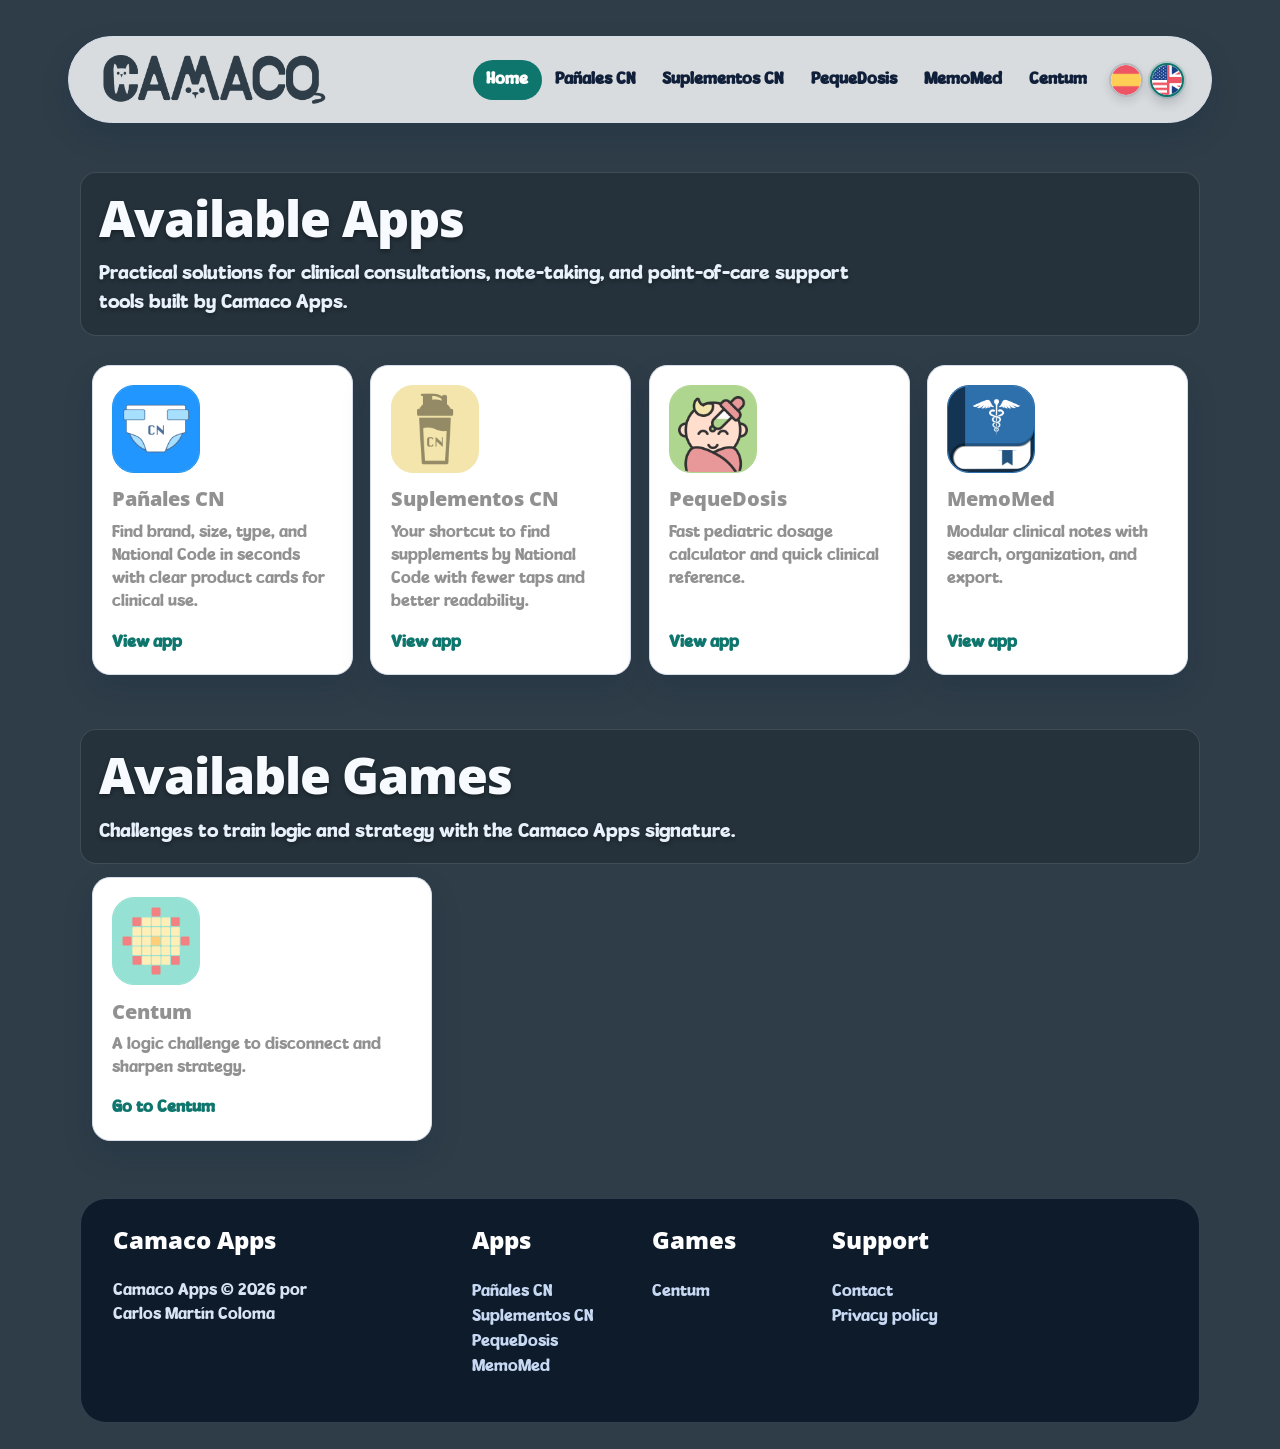
==== commit d6a7b1d1: "Phone" ====
--- a/index.html
+++ b/index.html
@@ -13,7 +13,7 @@
     <meta property="og:description" content="Descubre Pañales CN, Suplementos CN, Centum, PequeDosis y MemoMed en un mismo portal.">
     <meta property="og:url" content="https://camacoapps.github.io/">
     <meta property="og:image" content="https://camacoapps.github.io/img/logo-camaco.png">
-    <meta name="theme-color" content="#0f766e">
+    <meta name="theme-color" content="#2e3d48">
 
     <link rel="shortcut icon" type="image/x-icon" href="favicon.ico">
     <link rel="stylesheet" type="text/css" href="./all.css?2709">
@@ -22,13 +22,13 @@
 
     <title>Camaco Apps | Apps clínicas y utilidades</title>
 
-    <link rel="apple-touch-icon" sizes="180x180" href="/apple-touch-icon.png">
-    <link rel="icon" type="image/png" sizes="32x32" href="/favicon-32x32.png">
-    <link rel="icon" type="image/png" sizes="16x16" href="/favicon-16x16.png">
-    <link rel="icon" href="/favicon.ico" sizes="any">
-    <link rel="manifest" href="/site.webmanifest">
-    <link rel="mask-icon" href="/safari-pinned-tab.svg" color="#000000">
-    <meta name="msapplication-TileColor" content="#ffffff">
+    <link rel="apple-touch-icon" sizes="180x180" href="/apple-touch-icon.png?v=20260405b">
+    <link rel="icon" type="image/png" sizes="32x32" href="/favicon-32x32.png?v=20260405b">
+    <link rel="icon" type="image/png" sizes="16x16" href="/favicon-16x16.png?v=20260405b">
+    <link rel="icon" href="/favicon.ico?v=20260405b" sizes="any">
+    <link rel="manifest" href="/site.webmanifest?v=20260405b">
+    <link rel="mask-icon" href="/safari-pinned-tab.svg" color="#2e3d48">
+    <meta name="msapplication-TileColor" content="#2e3d48">
 <meta name="msapplication-config" content="/browserconfig.xml">
 </head>
 <body>
--- a/assets/css/styles.css
+++ b/assets/css/styles.css
@@ -101,6 +101,20 @@
 
 #navigation .navbar-toggler {
   border-radius: 12px;
+  background: var(--nav-bg) !important;
+  border: 1px solid var(--border) !important;
+  padding: 0.35rem !important;
+  box-shadow: 0 6px 14px rgba(17, 32, 58, 0.14);
+}
+
+#navigation .navbar-toggler:hover,
+#navigation .navbar-toggler:focus-visible {
+  background: var(--surface-alt) !important;
+  border-color: rgba(17, 32, 58, 0.28) !important;
+}
+
+#navigation .navbar-toggler .svg-menu-icon {
+  stroke: var(--text) !important;
 }
 
 #navigation .navbar .nav-link {
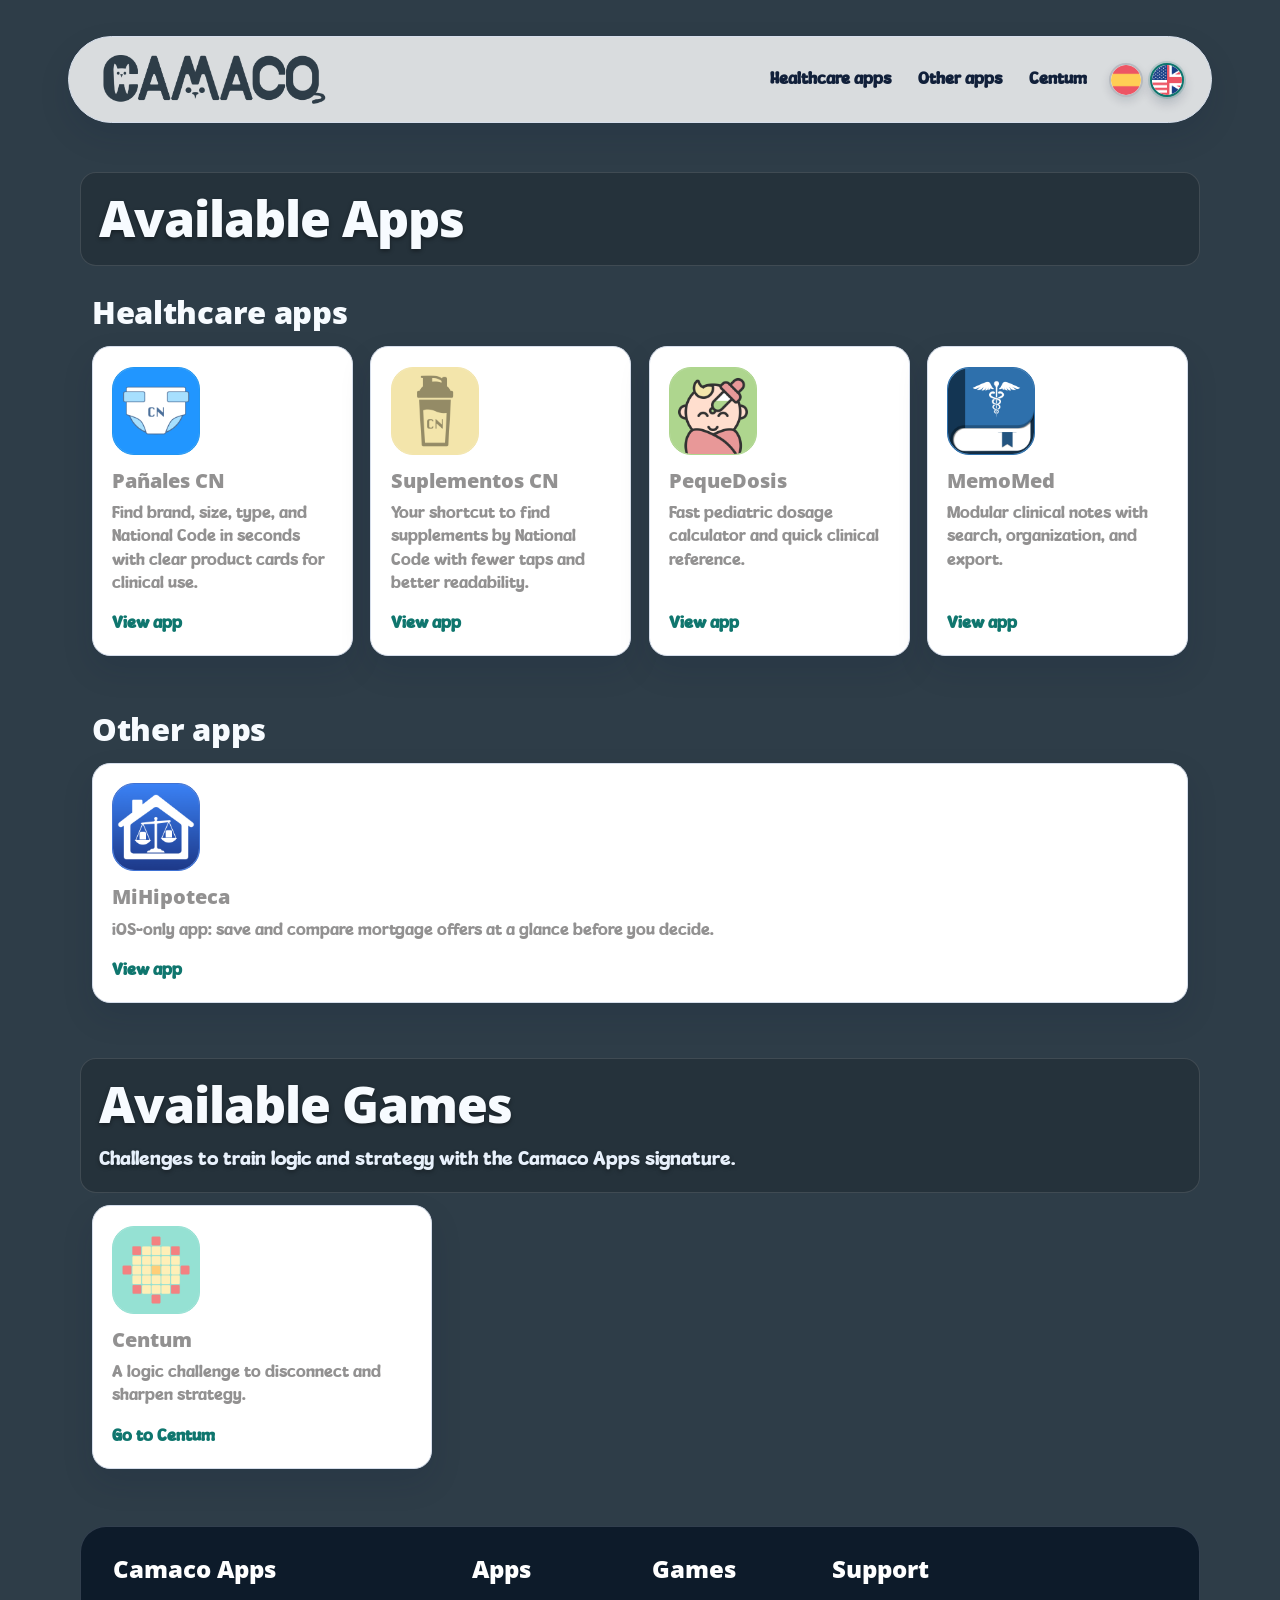
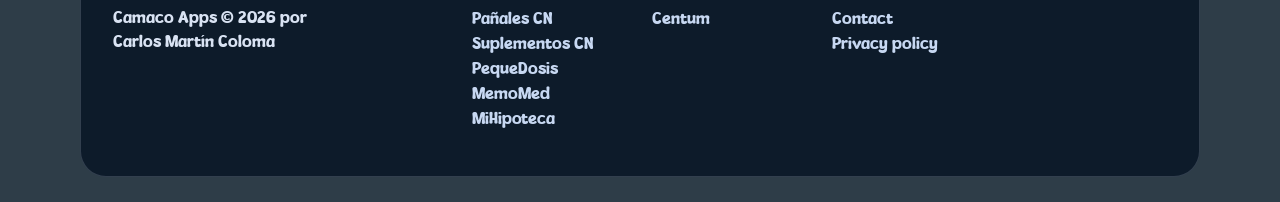
==== commit 094e3278: "MHP" ====
--- a/index.html
+++ b/index.html
@@ -2,15 +2,15 @@
 <html lang="es">
 <head>
     <meta charset="utf-8">
-    <meta name="keywords" content="Camaco Apps, apps médicas, dosis pediátricas, notas clínicas">
-    <meta name="description" content="Camaco Apps: aplicaciones clínicas y utilidades sanitarias como Pañales CN, Suplementos CN, Centum, PequeDosis y MemoMed.">
+    <meta name="keywords" content="Camaco Apps, apps médicas, hipoteca, dosis pediátricas, notas clínicas">
+    <meta name="description" content="Camaco Apps: apps sanitarias y otras apps como Pañales CN, Suplementos CN, PequeDosis, MemoMed, MiHipoteca y Centum.">
     <meta name="viewport" content="width=device-width, initial-scale=1.0, viewport-fit=cover">
     <meta name="robots" content="index, follow">
     <meta property="og:type" content="website">
     <meta property="og:site_name" content="Camaco Apps">
     <meta property="og:locale" content="es_ES">
-    <meta property="og:title" content="Camaco Apps | Apps clínicas y utilidades">
-    <meta property="og:description" content="Descubre Pañales CN, Suplementos CN, Centum, PequeDosis y MemoMed en un mismo portal.">
+    <meta property="og:title" content="Camaco Apps">
+    <meta property="og:description" content="Descubre Pañales CN, Suplementos CN, PequeDosis, MemoMed, MiHipoteca y Centum en un mismo portal.">
     <meta property="og:url" content="https://camacoapps.github.io/">
     <meta property="og:image" content="https://camacoapps.github.io/img/logo-camaco.png">
     <meta name="theme-color" content="#2e3d48">
@@ -20,7 +20,7 @@
     <link rel="stylesheet" type="text/css" href="./assets/css/styles.css?v=20260215">
     <link href="https://fonts.googleapis.com/css?family=Open+Sans:400,600,700,800&display=swap&subset=latin,latin-ext" rel="stylesheet" type="text/css">
 
-    <title>Camaco Apps | Apps clínicas y utilidades</title>
+    <title>Camaco Apps</title>
 
     <link rel="apple-touch-icon" sizes="180x180" href="/apple-touch-icon.png?v=20260405b">
     <link rel="icon" type="image/png" sizes="32x32" href="/favicon-32x32.png?v=20260405b">
@@ -55,11 +55,8 @@
                                 </button>
                                 <div class="collapse navbar-collapse navbar-2066">
                                     <ul class="site-navigation nav navbar-nav ms-auto">
-                                        <li class="nav-item"><a href="./index.html" class="nav-link" aria-current="page" data-i18n="nav.home">Inicio</a></li>
-                                        <li class="nav-item"><a href="./pcn/index.html" class="nav-link" data-i18n="nav.pcn">Pañales CN</a></li>
-                                        <li class="nav-item"><a href="./scn/index.html" class="nav-link" data-i18n="nav.scn">Suplementos CN</a></li>
-                                        <li class="nav-item"><a href="./pequedosis/index.html" class="nav-link" data-i18n="nav.pequedosis">PequeDosis</a></li>
-                                        <li class="nav-item"><a href="./memomed/index.html" class="nav-link" data-i18n="nav.memomed">MemoMed</a></li>
+                                        <li class="nav-item"><a href="./index.html#apps-sanitarias" class="nav-link" data-i18n="nav.healthApps">Apps sanitarias</a></li>
+                                        <li class="nav-item"><a href="./index.html#otras-apps" class="nav-link" data-i18n="nav.otherApps">Otras apps</a></li>
                                         <li class="nav-item"><a href="./centum/index.html" class="nav-link" data-i18n="nav.centum">Centum</a></li>
                                     </ul>
                                 </div>
@@ -85,12 +82,12 @@
         <section class="home-hero" aria-labelledby="apps-title">
             <div class="container">
                 <h1 id="apps-title" class="home-title" data-i18n="home.appsTitle">Apps Disponibles</h1>
-                <p class="home-subtitle" data-i18n="home.appsSubtitle">Soluciones prácticas para consulta clínica, registro de notas y herramientas de apoyo desarrolladas por Camaco Apps.</p>
-            </div>
-        </section>
-
-        <section class="apps-section" aria-label="Listado de aplicaciones">
-            <div class="container">
+            </div>
+        </section>
+
+        <section id="apps-sanitarias" class="apps-section" aria-labelledby="health-apps-title">
+            <div class="container">
+                <h2 id="health-apps-title" class="apps-section-title" data-i18n="home.healthAppsTitle">Apps sanitarias</h2>
                 <div class="apps-grid">
                     <article class="app-card">
                         <a href="./pcn/index.html" class="app-card-media app-card-media-pcn" aria-label="Abrir página de Pañales CN">
@@ -126,6 +123,22 @@
                         <h3>MemoMed</h3>
                         <p data-i18n="home.memomedDesc">Notas clínicas modulares con búsqueda, organización y exportación.</p>
                         <a class="app-card-link" href="./memomed/index.html" data-i18n="home.viewApp">Ver app</a>
+                    </article>
+                </div>
+            </div>
+        </section>
+
+        <section id="otras-apps" class="apps-section other-apps-section" aria-labelledby="other-apps-title">
+            <div class="container">
+                <h2 id="other-apps-title" class="apps-section-title" data-i18n="home.otherAppsTitle">Otras apps</h2>
+                <div class="apps-grid">
+                    <article class="app-card">
+                        <a href="./mihipoteca/index.html" class="app-card-media app-card-media-mh" aria-label="Abrir página de MiHipoteca">
+                            <img src="./img/IconMiHipoteca.png" alt="Icono de MiHipoteca" width="64" height="64" loading="lazy" data-fallback="./assets/img/app-placeholder.svg" data-initials="MH">
+                        </a>
+                        <h3>MiHipoteca</h3>
+                        <p data-i18n="home.mihipotecaDesc">App solo para iOS: guarda y compara ofertas hipotecarias para elegir con claridad antes de firmar.</p>
+                        <a class="app-card-link" href="./mihipoteca/index.html" data-i18n="home.viewApp">Ver app</a>
                     </article>
                 </div>
             </div>
@@ -174,6 +187,7 @@
                         <a href="./scn/index.html" class="a-btn a-block">Suplementos CN</a>
                         <a href="./pequedosis/index.html" class="a-btn a-block">PequeDosis</a>
                         <a href="./memomed/index.html" class="a-btn a-block">MemoMed</a>
+                        <a href="./mihipoteca/index.html" class="a-btn a-block">MiHipoteca</a>
                     </div>
                     <div class="col-md-3 col-sm-6 col-lg-2 mb-3">
                         <h4 class="text-sm-start text-start mb-4" data-i18n="footer.games">Juegos</h4>
@@ -194,17 +208,19 @@
 <script>
 window.pageTranslations = {
     es: {
-        "meta.title": "Camaco Apps | Apps clínicas y utilidades",
-        "meta.description": "Camaco Apps: aplicaciones clínicas y utilidades sanitarias como Pañales CN, Suplementos CN, Centum, PequeDosis y MemoMed.",
-        "meta.ogTitle": "Camaco Apps | Apps clínicas y utilidades",
-        "meta.ogDescription": "Descubre Pañales CN, Suplementos CN, Centum, PequeDosis y MemoMed en un mismo portal.",
+        "meta.title": "Camaco Apps",
+        "meta.description": "Camaco Apps: apps sanitarias y otras apps como Pañales CN, Suplementos CN, PequeDosis, MemoMed, MiHipoteca y Centum.",
+        "meta.ogTitle": "Camaco Apps",
+        "meta.ogDescription": "Descubre Pañales CN, Suplementos CN, PequeDosis, MemoMed, MiHipoteca y Centum en un mismo portal.",
         "meta.ogLocale": "es_ES",
         "home.appsTitle": "Apps Disponibles",
-        "home.appsSubtitle": "Soluciones prácticas para consulta clínica, registro de notas y herramientas de apoyo desarrolladas por Camaco Apps.",
+        "home.healthAppsTitle": "Apps sanitarias",
+        "home.otherAppsTitle": "Otras apps",
         "home.pcnDesc": "Localiza marca, talla, tipo y Código Nacional en segundos, con fichas claras para consulta sanitaria.",
         "home.scnDesc": "Tu atajo para encontrar suplementos por Código Nacional con menos clics y máxima legibilidad.",
         "home.pequedosisDesc": "Calculadora y guía rápida de dosis pediátricas para uso clínico.",
         "home.memomedDesc": "Notas clínicas modulares con búsqueda, organización y exportación.",
+        "home.mihipotecaDesc": "App solo para iOS: guarda y compara ofertas hipotecarias para elegir con claridad antes de firmar.",
         "home.viewApp": "Ver app",
         "home.gamesTitle": "Juegos Disponibles",
         "home.gamesSubtitle": "Desafíos para entrenar lógica y estrategia con el sello de Camaco Apps.",
@@ -212,17 +228,19 @@
         "home.goCentum": "Ir a Centum"
     },
     en: {
-        "meta.title": "Camaco Apps | Clinical Apps & Tools",
-        "meta.description": "Camaco Apps: clinical and healthcare utility apps including Pañales CN, Suplementos CN, Centum, PequeDosis, and MemoMed.",
-        "meta.ogTitle": "Camaco Apps | Clinical Apps & Tools",
-        "meta.ogDescription": "Discover Pañales CN, Suplementos CN, Centum, PequeDosis, and MemoMed in one place.",
+        "meta.title": "Camaco Apps",
+        "meta.description": "Camaco Apps: healthcare apps and other tools including Pañales CN, Suplementos CN, PequeDosis, MemoMed, MiHipoteca, and Centum.",
+        "meta.ogTitle": "Camaco Apps",
+        "meta.ogDescription": "Discover Pañales CN, Suplementos CN, PequeDosis, MemoMed, MiHipoteca, and Centum in one place.",
         "meta.ogLocale": "en_GB",
         "home.appsTitle": "Available Apps",
-        "home.appsSubtitle": "Practical solutions for clinical consultations, note-taking, and point-of-care support tools built by Camaco Apps.",
+        "home.healthAppsTitle": "Healthcare apps",
+        "home.otherAppsTitle": "Other apps",
         "home.pcnDesc": "Find brand, size, type, and National Code in seconds with clear product cards for clinical use.",
         "home.scnDesc": "Your shortcut to find supplements by National Code with fewer taps and better readability.",
         "home.pequedosisDesc": "Fast pediatric dosage calculator and quick clinical reference.",
         "home.memomedDesc": "Modular clinical notes with search, organization, and export.",
+        "home.mihipotecaDesc": "iOS-only app: save and compare mortgage offers at a glance before you decide.",
         "home.viewApp": "View app",
         "home.gamesTitle": "Available Games",
         "home.gamesSubtitle": "Challenges to train logic and strategy with the Camaco Apps signature.",
--- a/assets/css/styles.css
+++ b/assets/css/styles.css
@@ -203,6 +203,17 @@
   padding: 1.4rem 1rem 3.4rem;
 }
 
+.other-apps-section {
+  padding-top: 0;
+}
+
+.apps-section-title {
+  margin: 0 0 0.95rem;
+  color: #f7fbff !important;
+  font-size: clamp(1.4rem, 2.4vw, 2rem);
+  letter-spacing: -0.01em;
+}
+
 .apps-grid {
   display: grid;
   grid-template-columns: repeat(auto-fit, minmax(220px, 1fr));
@@ -271,6 +282,11 @@
 .app-card-media-centum {
   background: #95e1d3;
   border-color: #95e1d3;
+}
+
+.app-card-media-mh {
+  background: #3f72d4;
+  border-color: #3f72d4;
 }
 
 .app-card h3 {
